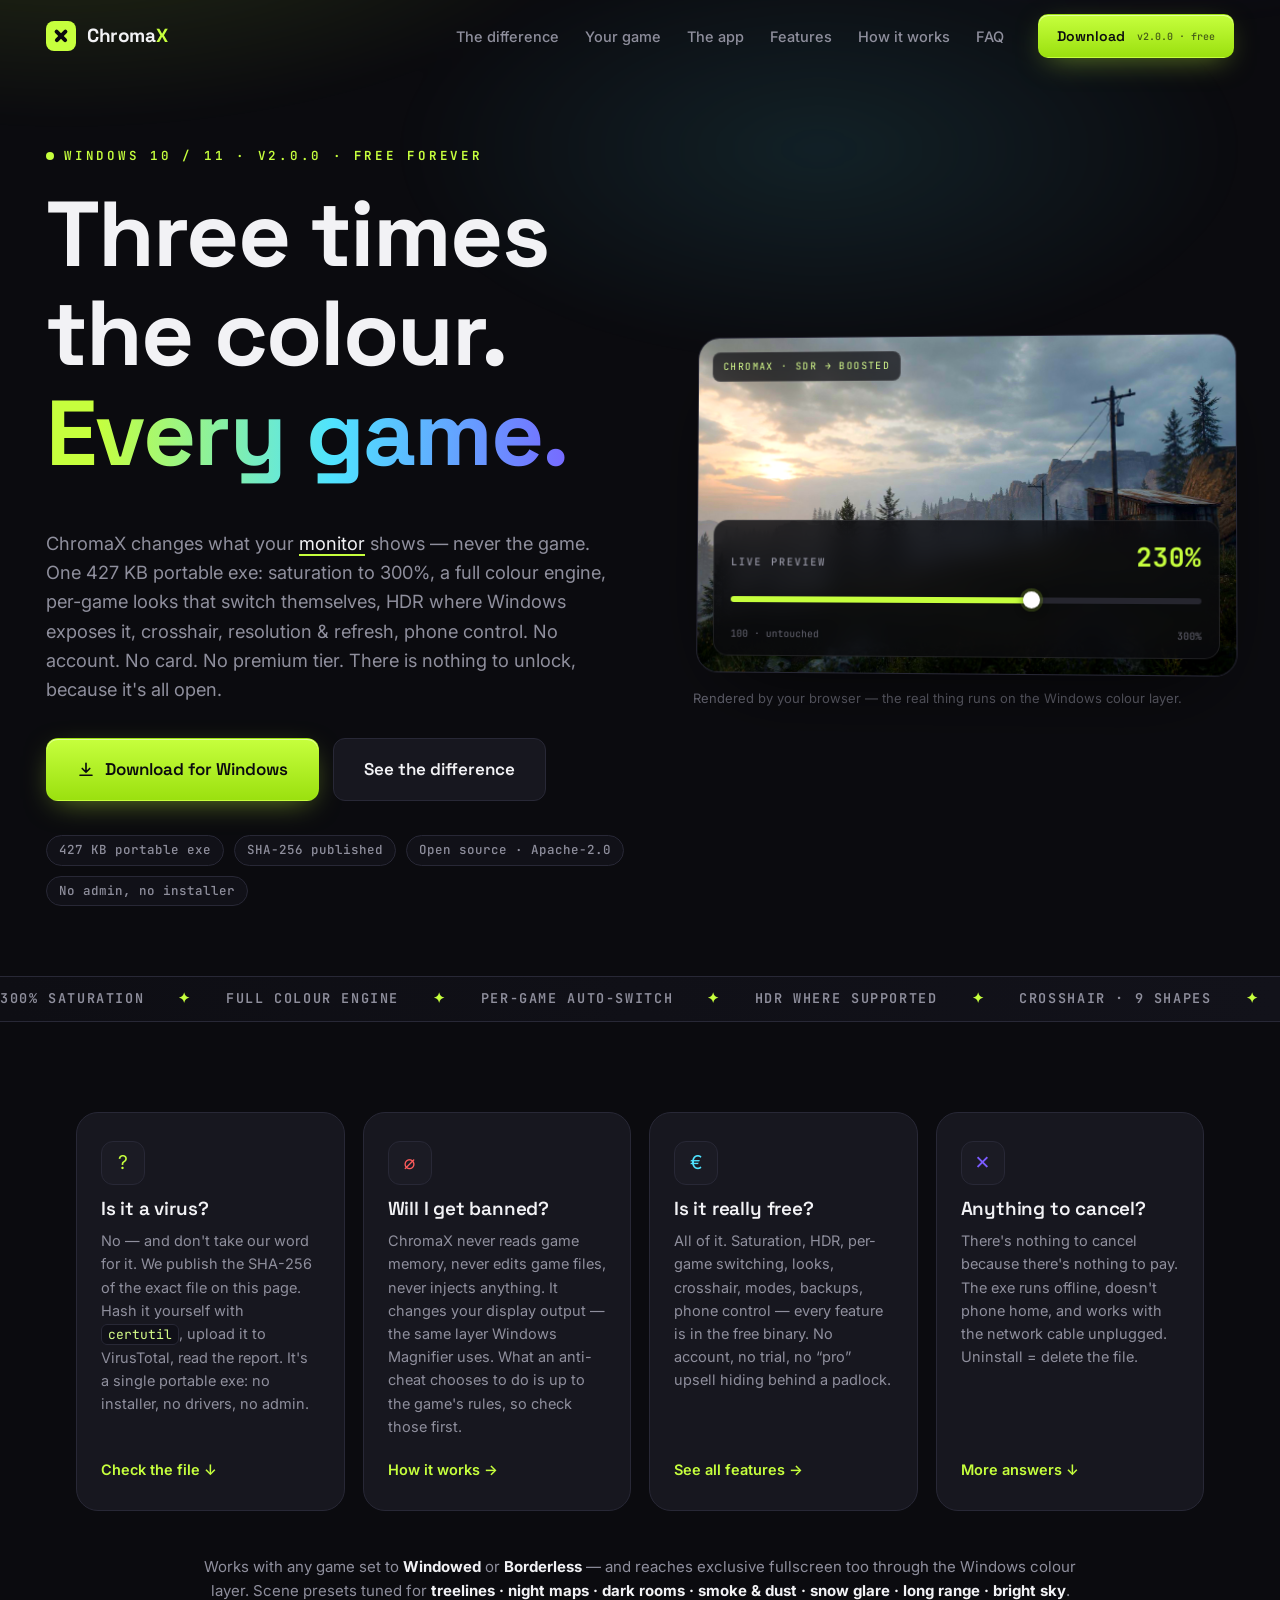
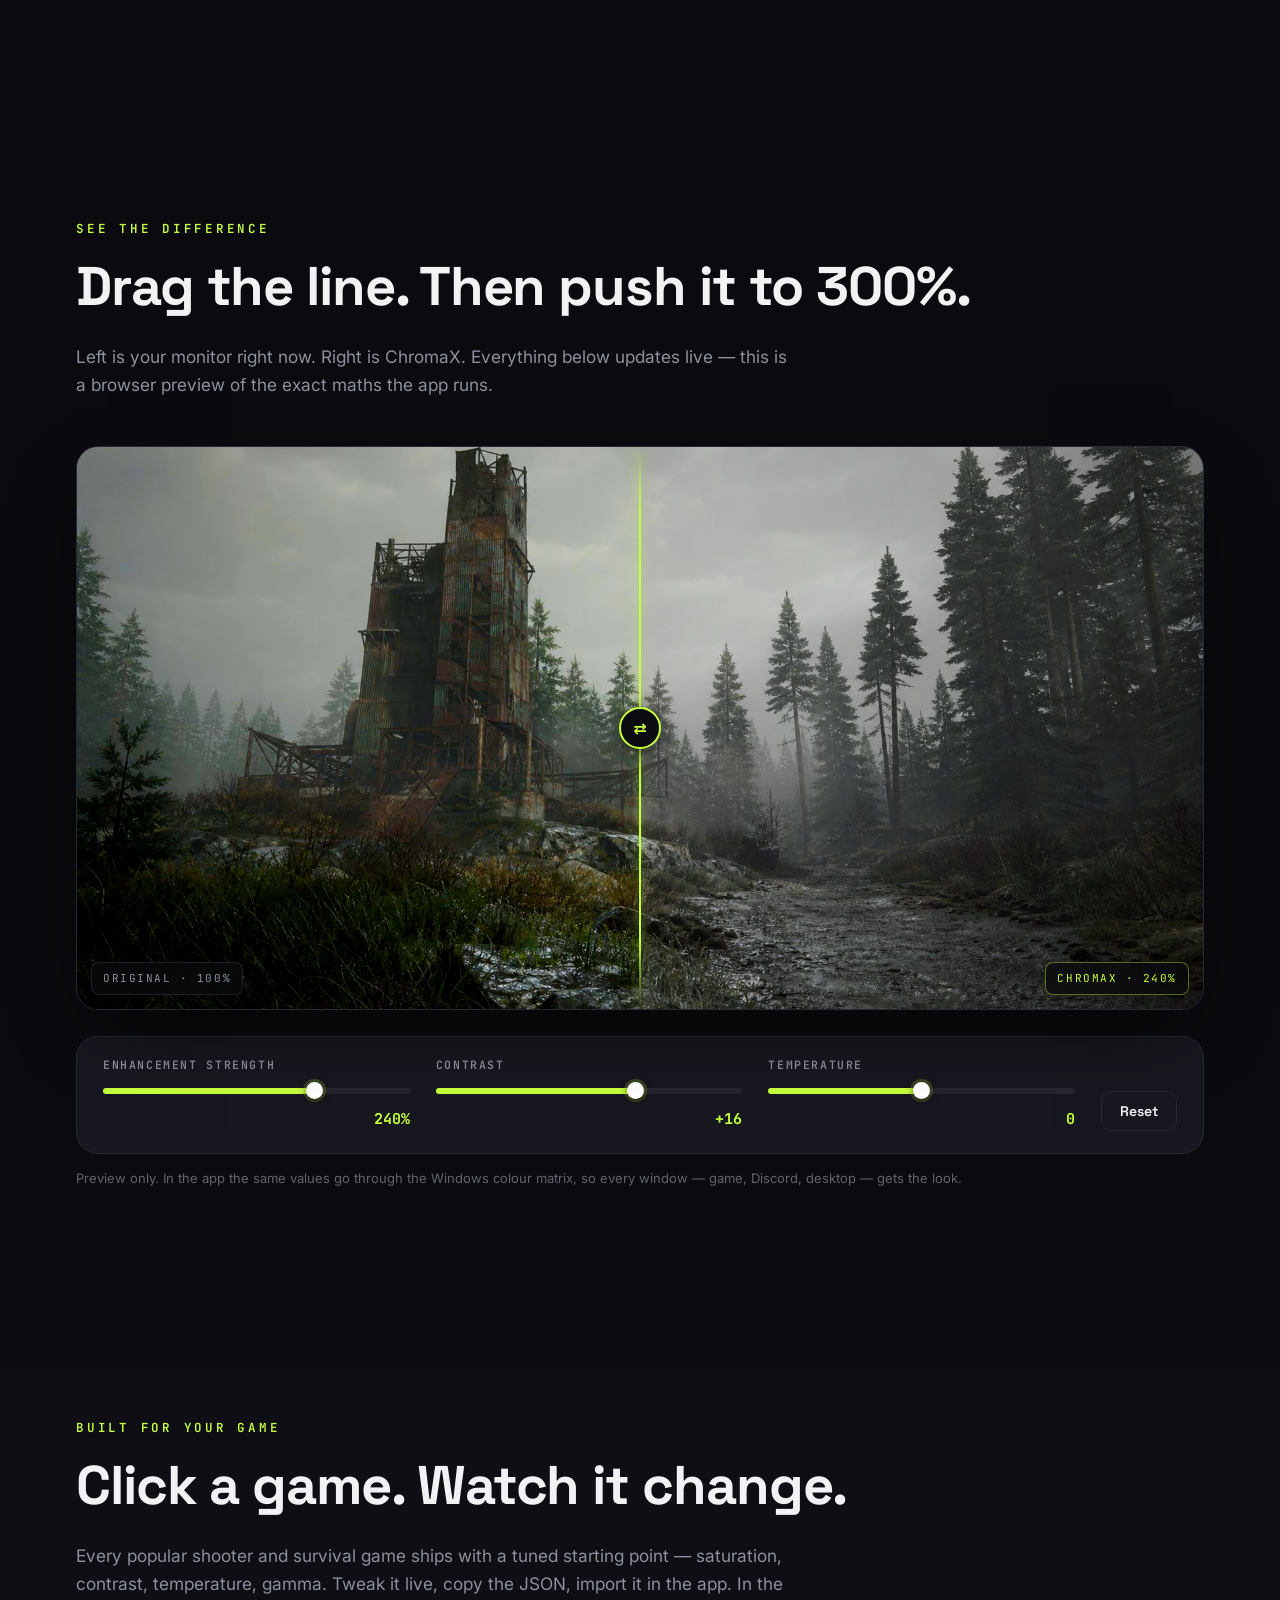
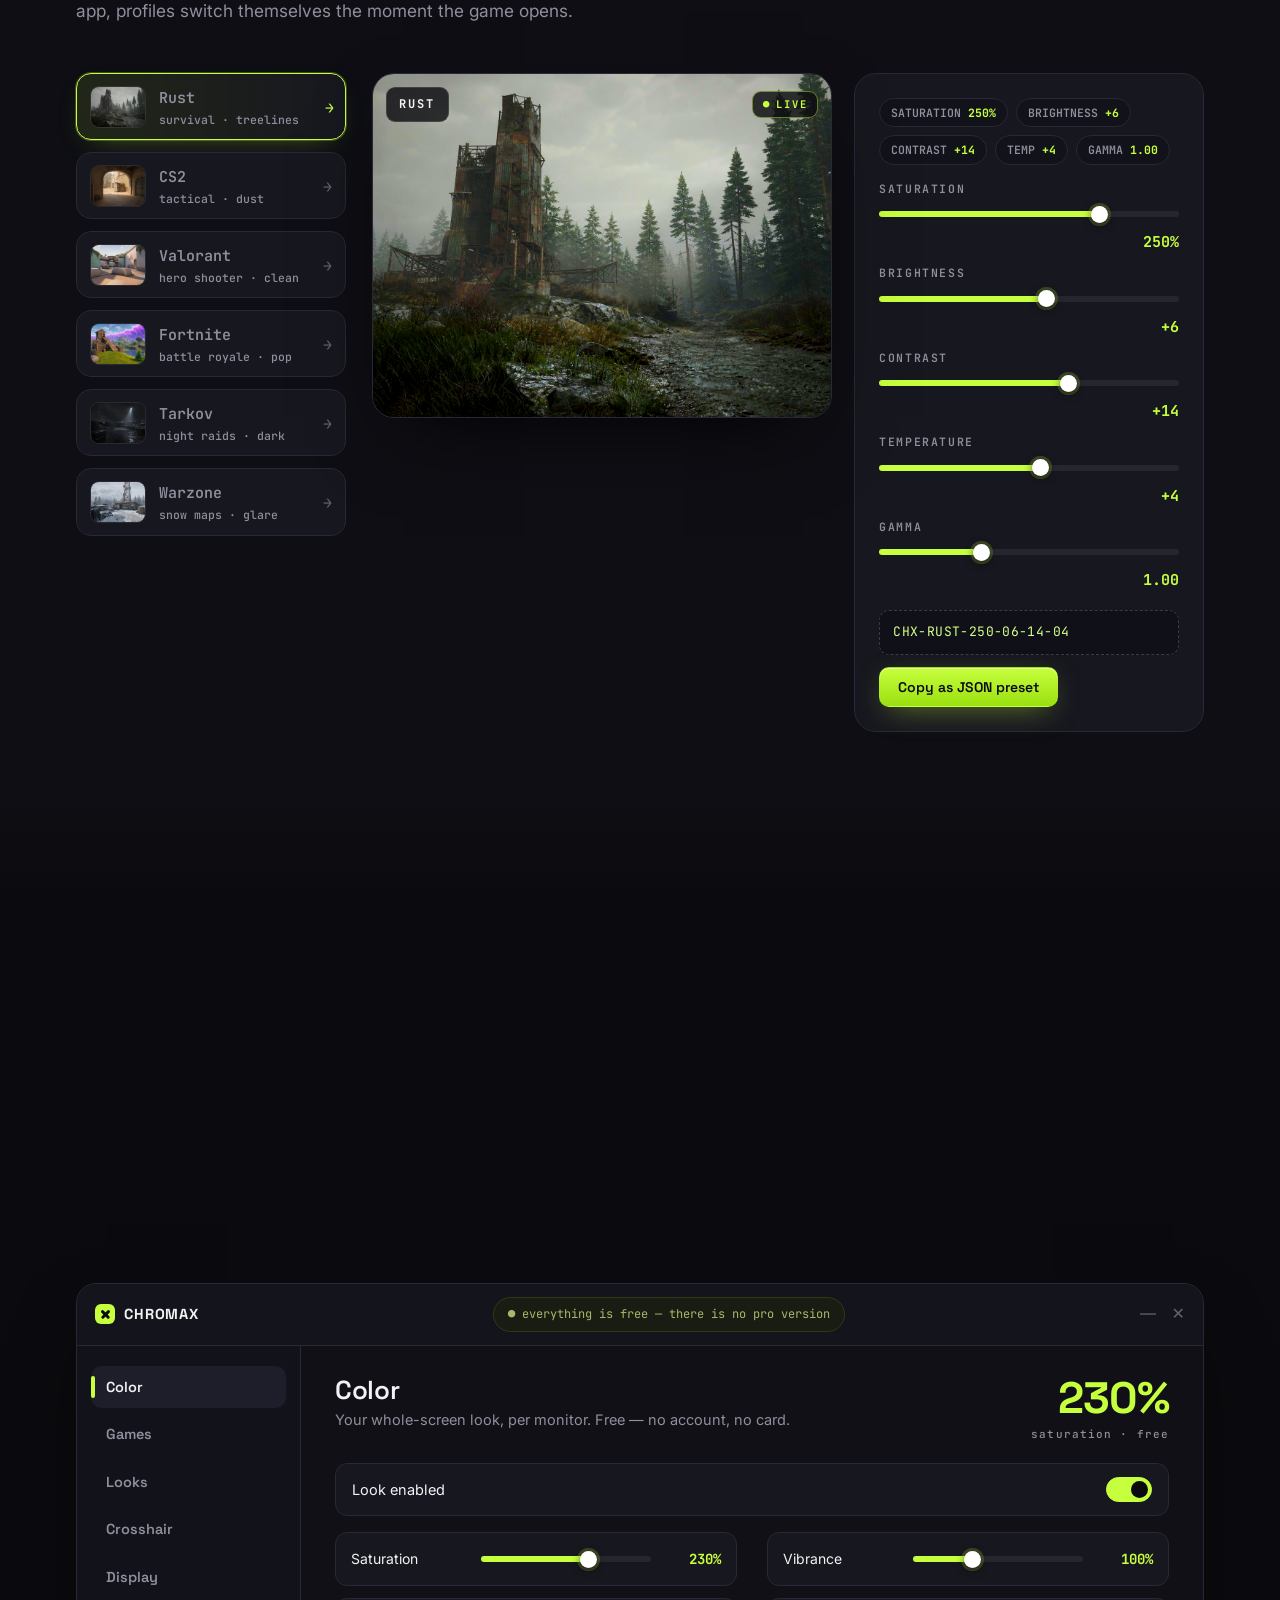
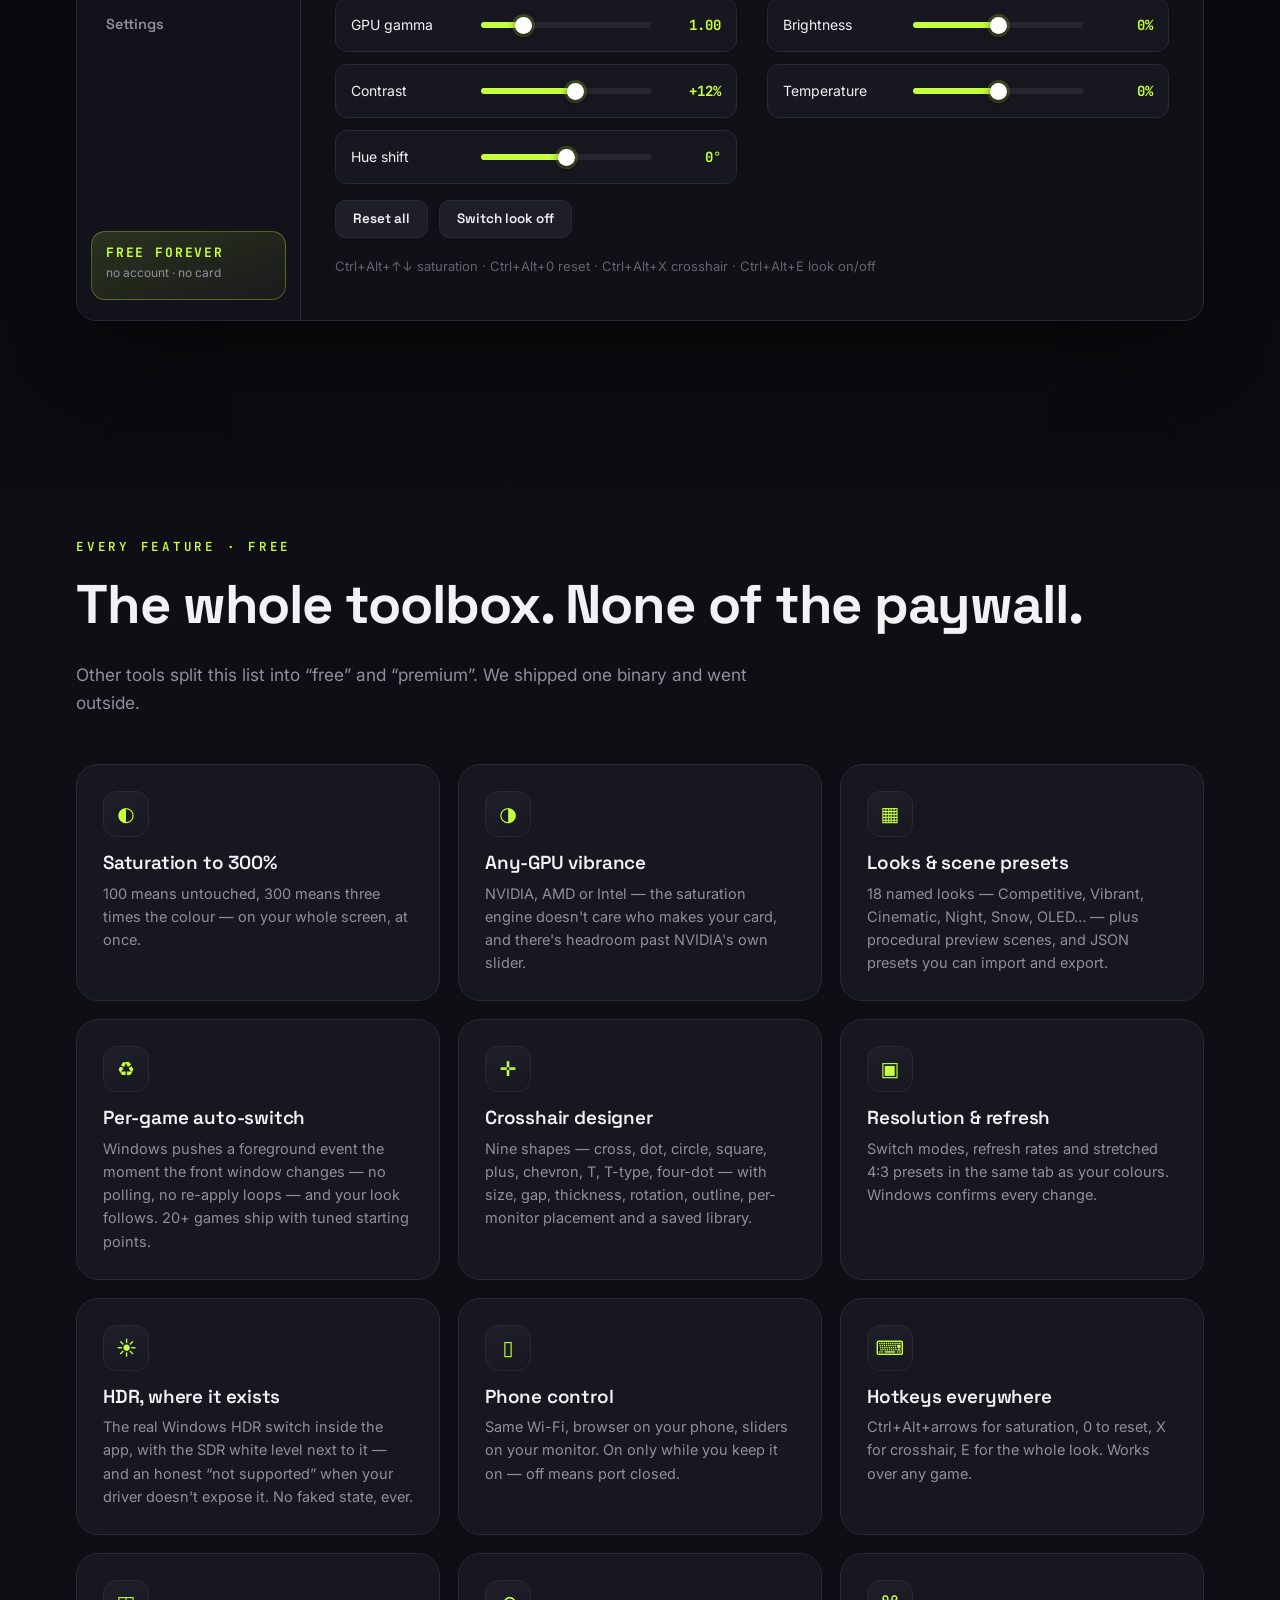
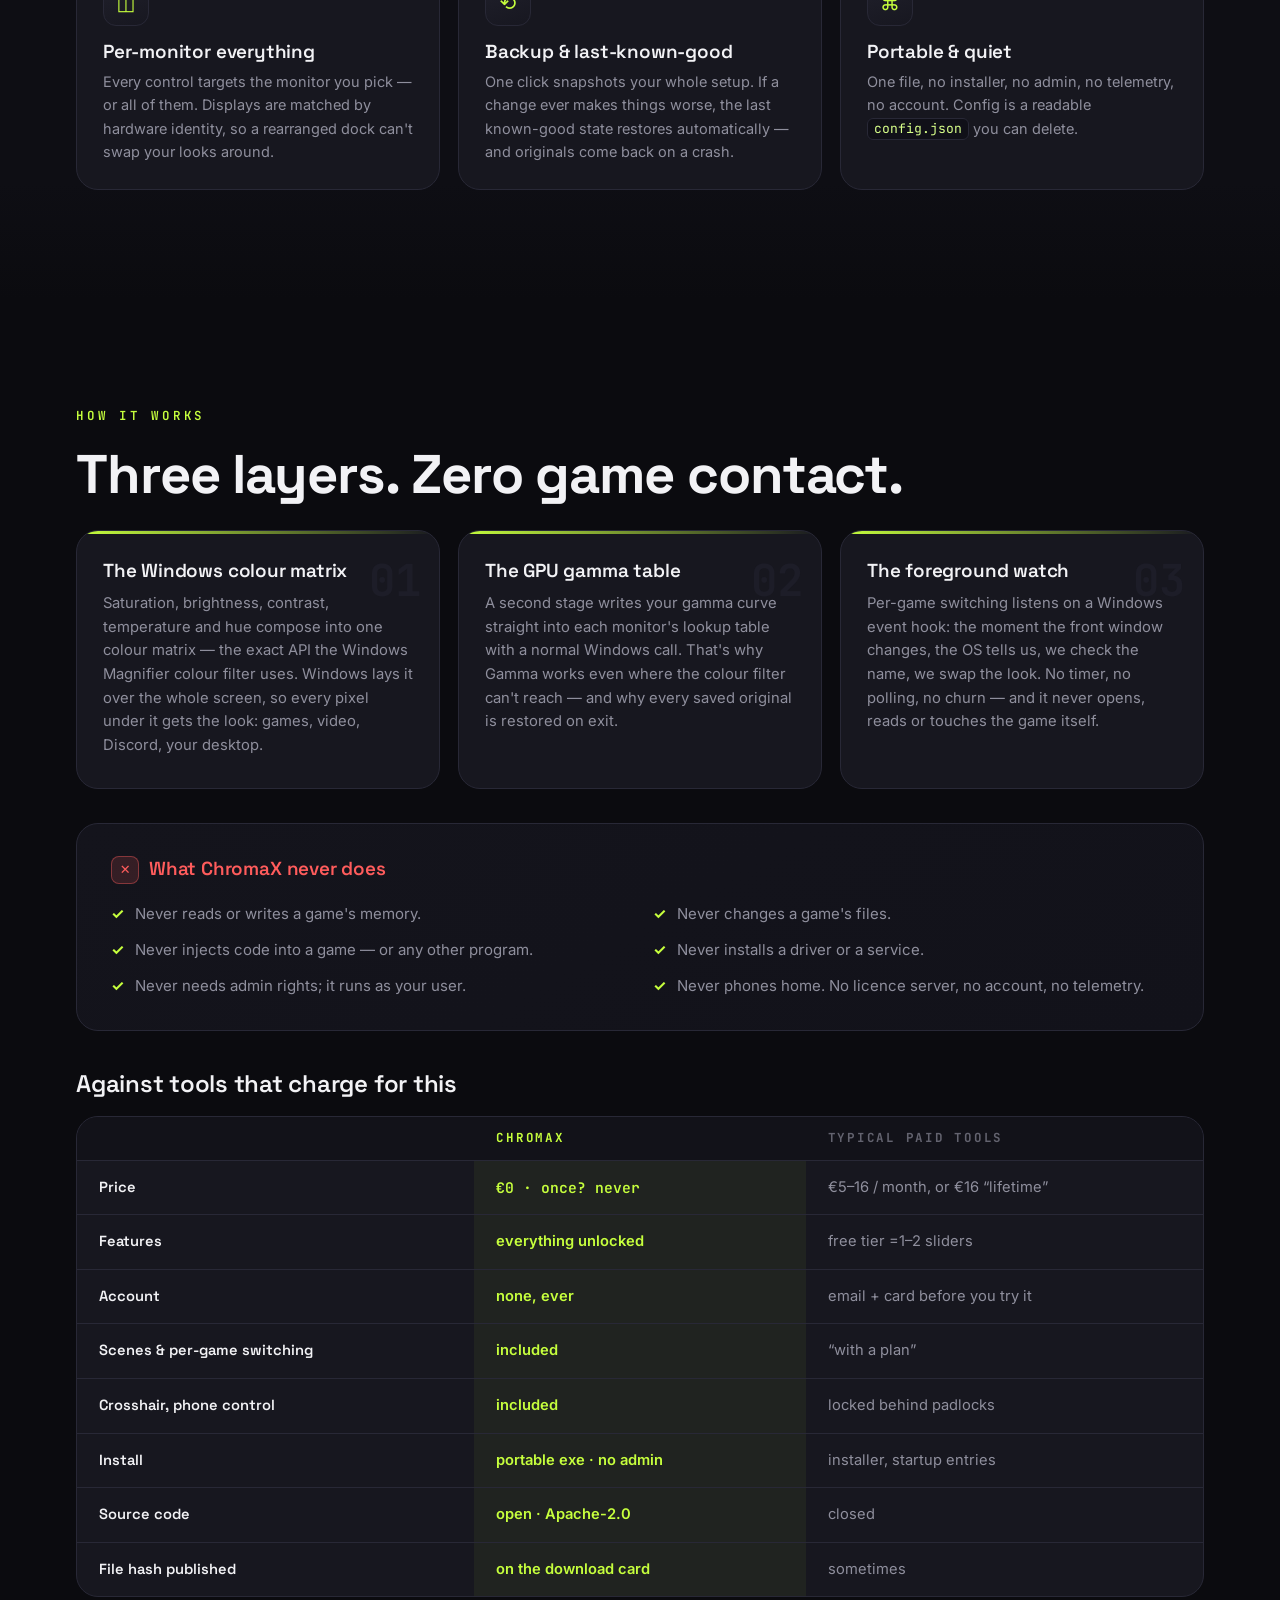
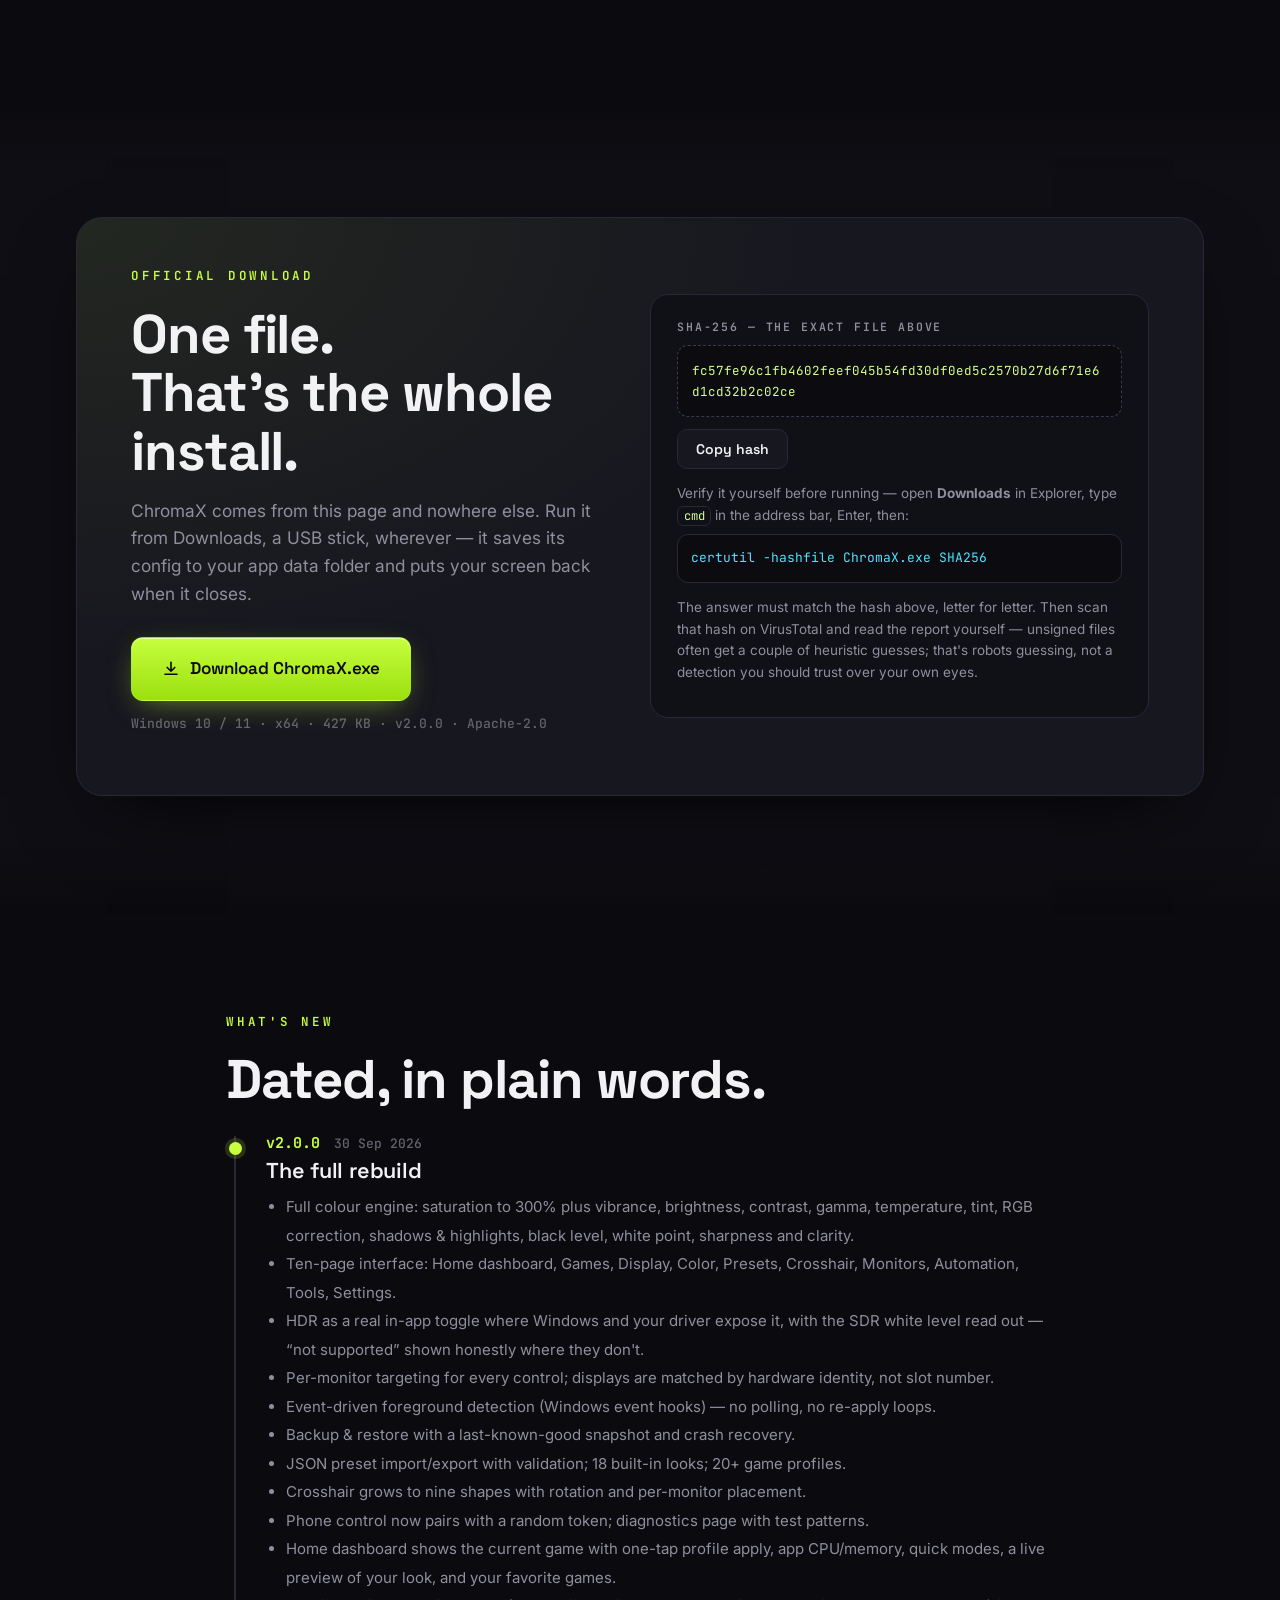
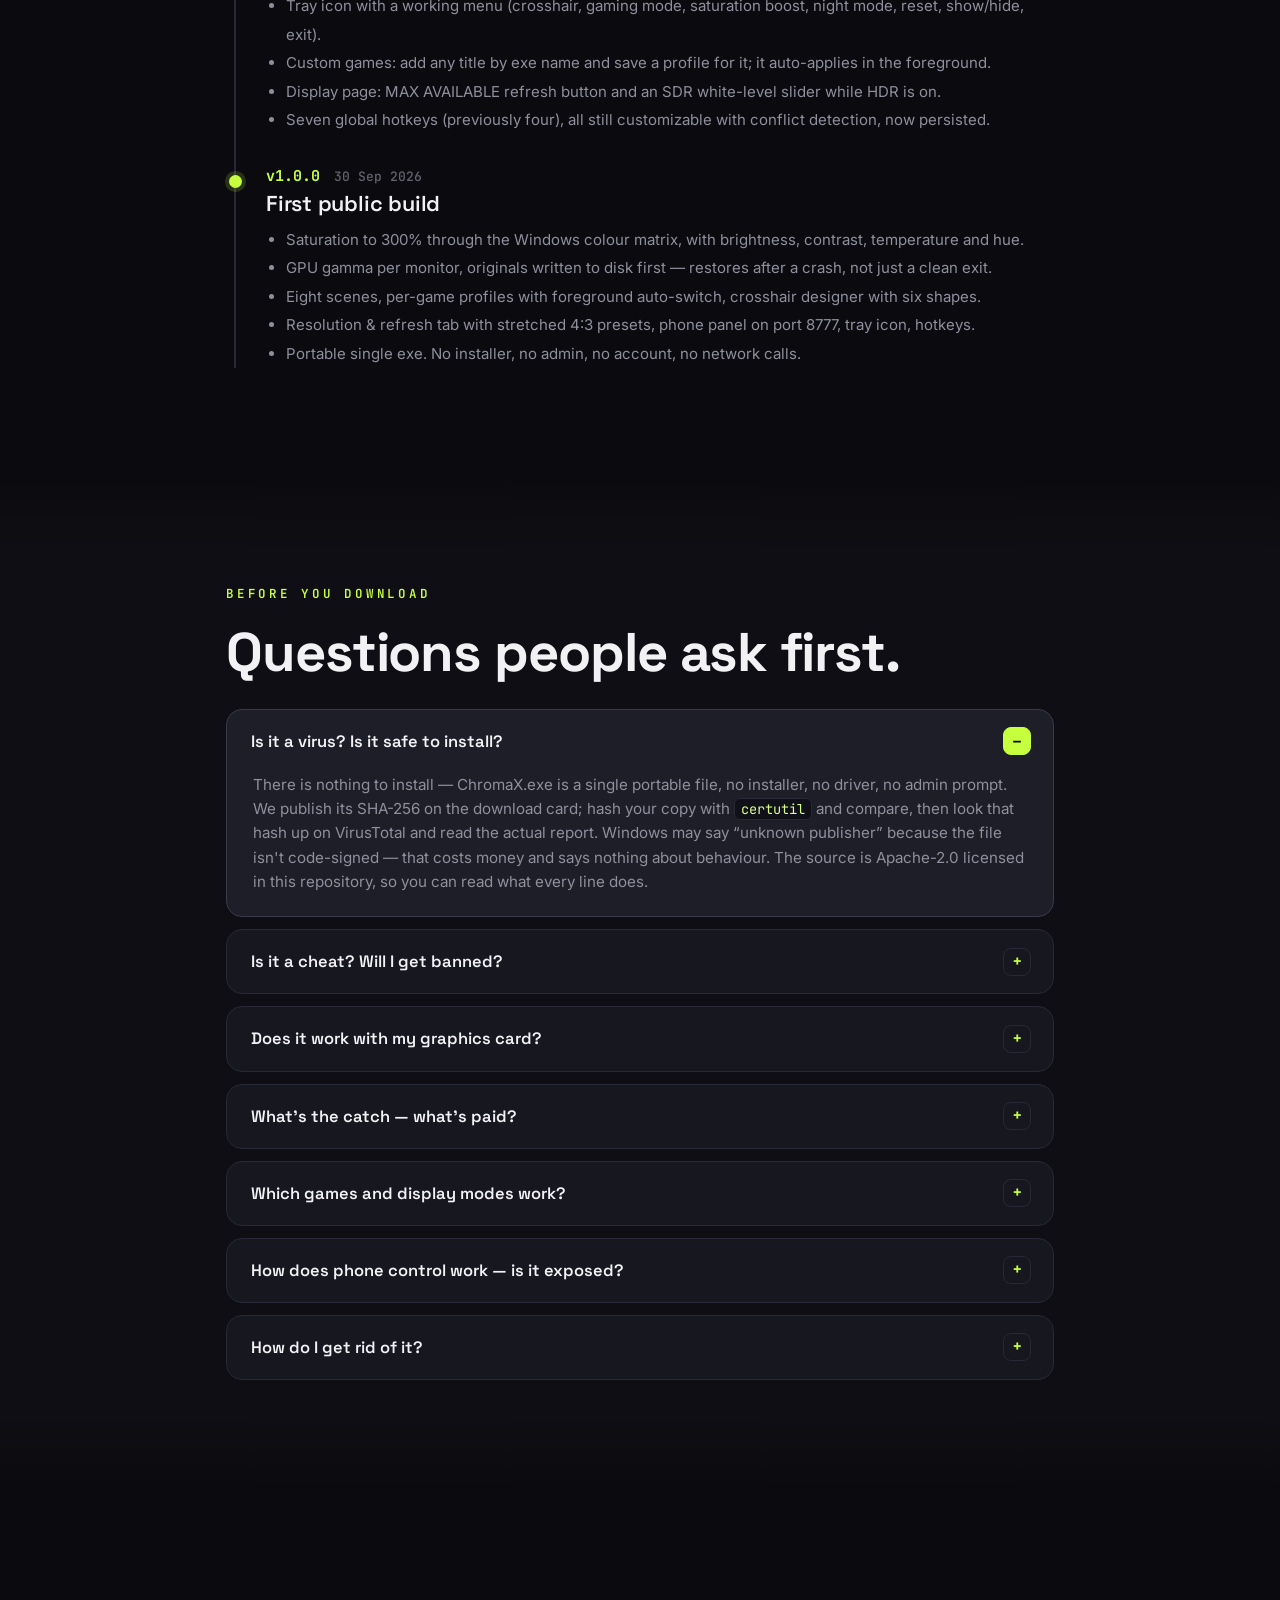
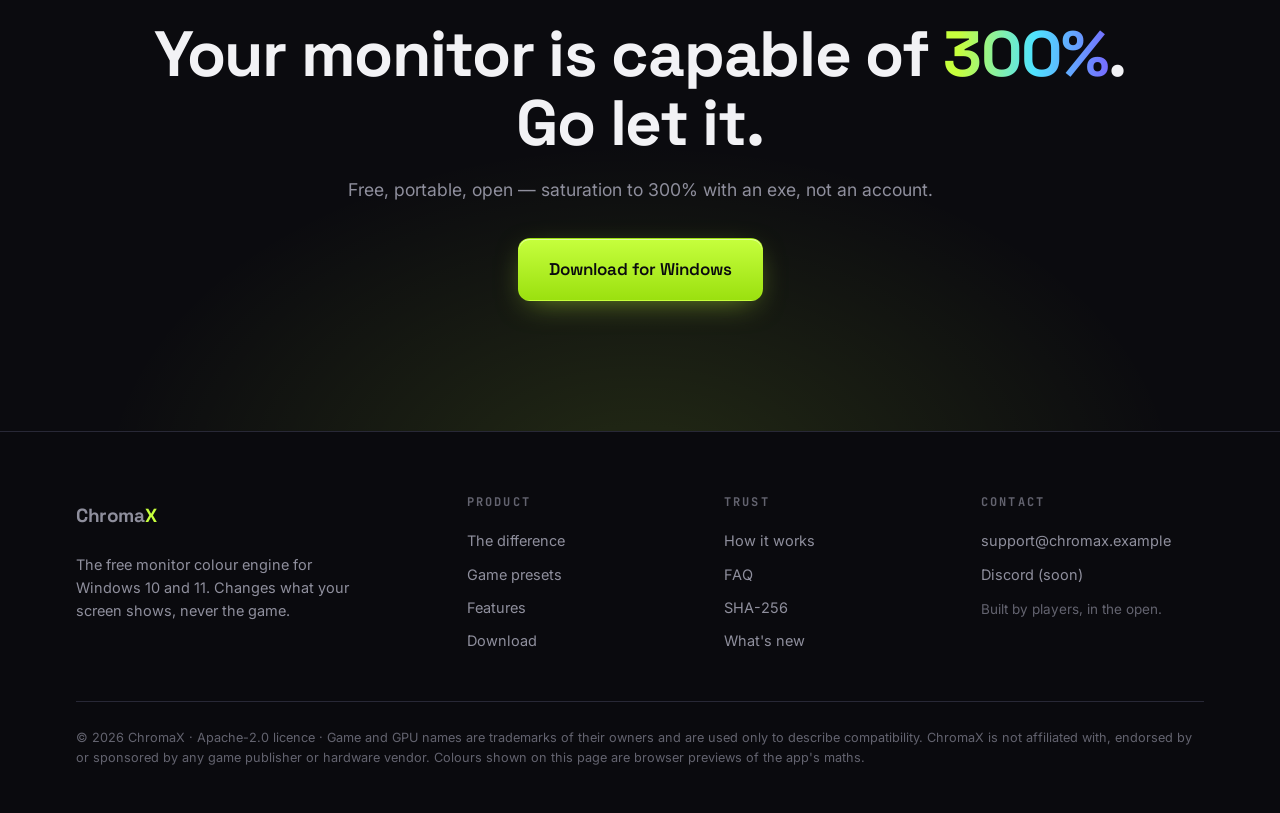
==== site/index.html @ 709f9ea8 "Round-3 spec gaps: saturation quick-set, split-view preview with draggable divider, history restore," ====
<!doctype html>
<html lang="en">
<head>
<meta charset="utf-8">
<meta name="viewport" content="width=device-width, initial-scale=1">
<title>ChromaX — 300% saturation for every game · free monitor colour for Windows</title>
<meta name="description" content="ChromaX pushes your screen to 300% saturation, with scenes, per-game looks, crosshair, resolution & refresh and phone control. One portable exe. No account, no card, no premium — ever.">
<meta property="og:title" content="ChromaX — three times the colour. €0.">
<meta property="og:description" content="Free monitor colour engine for Windows 10/11. Changes what your monitor shows, never the game.">
<meta property="og:image" content="media/hero.jpg">
<link rel="icon" href="data:image/svg+xml,%3Csvg xmlns='http://www.w3.org/2000/svg' viewBox='0 0 32 32'%3E%3Crect width='32' height='32' rx='7' fill='%23c6ff3d'/%3E%3Cpath d='M9 9l14 14M23 9L9 23' stroke='%230c0c10' stroke-width='4.5' stroke-linecap='round'/%3E%3C/svg%3E">
<link rel="preconnect" href="https://fonts.googleapis.com">
<link rel="preconnect" href="https://fonts.gstatic.com" crossorigin>
<link href="https://fonts.googleapis.com/css2?family=Space+Grotesk:wght@400;500;600;700&family=Inter:wght@400;500;600&family=JetBrains+Mono:wght@500;700&display=swap" rel="stylesheet">
<link rel="stylesheet" href="assets/style.css">
</head>
<body>

<!-- ══════════ NAV ══════════ -->
<header class="nav" id="nav">
  <div class="nav-in">
    <a class="brand" href="#top" aria-label="ChromaX home">
      <span class="brand-mark" aria-hidden="true"></span>
      <span class="brand-name">Chroma<b>X</b></span>
    </a>
    <nav class="nav-links" aria-label="Main">
      <a href="#difference">The difference</a>
      <a href="#games">Your game</a>
      <a href="#app">The app</a>
      <a href="#features">Features</a>
      <a href="#how">How it works</a>
      <a href="#faq">FAQ</a>
    </nav>
    <a class="btn btn-sm btn-primary" href="#download">Download<span class="btn-sub">v2.0.0 · free</span></a>
  </div>
</header>

<main id="top">

<!-- ══════════ HERO ══════════ -->
<section class="hero">
  <div class="hero-glow" aria-hidden="true"></div>
  <div class="hero-in">
    <div class="hero-copy">
      <p class="eyebrow"><span class="pulse"></span>Windows 10 / 11 · v2.0.0 · <b>free forever</b></p>
      <h1>Three&nbsp;times<br>the colour.<br><span class="grad">Every game.</span></h1>
      <p class="lead">ChromaX changes what your <em>monitor</em> shows — never the game.
        One 427&nbsp;KB portable exe: saturation to 300%, a full colour engine, per-game looks
        that switch themselves, HDR where Windows exposes it, crosshair, resolution &amp;
        refresh, phone control.
        No account. No card. No premium tier. There is nothing to unlock, because it's all open.</p>
      <div class="hero-cta">
        <a class="btn btn-primary btn-lg" href="#download">
          <svg viewBox="0 0 24 24" class="ico" aria-hidden="true"><path d="M12 3v12m0 0l-5-5m5 5l5-5M4 19h16"/></svg>
          Download for Windows</a>
        <a class="btn btn-ghost btn-lg" href="#difference">See the difference</a>
      </div>
      <ul class="chips">
        <li>427 KB portable exe</li>
        <li>SHA-256 published</li>
        <li>Open source · Apache-2.0</li>
        <li>No admin, no installer</li>
      </ul>
    </div>

    <div class="hero-visual">
      <div class="hero-frame">
        <div class="hero-img-wrap">
          <img id="heroImg" src="media/hero.jpg" alt="Survival game landscape before colour enhancement">
          <div class="hero-tint warm" id="heroWarm" aria-hidden="true"></div>
          <div class="hero-tint cool" id="heroCool" aria-hidden="true"></div>
        </div>
        <div class="hero-hud">
          <div class="hud-row">
            <span class="hud-label">LIVE PREVIEW</span>
            <span class="hud-val mono" id="heroSatVal">230%</span>
          </div>
          <input class="range" type="range" min="100" max="300" value="230" id="heroSat" aria-label="Saturation preview">
          <div class="hud-scale mono"><span>100 · untouched</span><span>300%</span></div>
        </div>
        <span class="hud-badge mono">CHROMAX · SDR → BOOSTED</span>
      </div>
      <p class="fineprint">Rendered by your browser — the real thing runs on the Windows colour layer.</p>
    </div>
  </div>
</section>

<!-- ══════════ MARQUEE ══════════ -->
<div class="marquee" aria-hidden="true">
  <div class="marquee-track">
    <span>300% saturation</span><i>✦</i><span>full colour engine</span><i>✦</i><span>per-game auto-switch</span><i>✦</i>
    <span>HDR where supported</span><i>✦</i><span>crosshair · 9 shapes</span><i>✦</i><span>resolution &amp; refresh</span><i>✦</i>
    <span>per-monitor control</span><i>✦</i><span>backup &amp; last-known-good</span><i>✦</i><span>phone control</span><i>✦</i>
    <span>hotkeys</span><i>✦</i><span>zero accounts</span><i>✦</i><span>no telemetry</span><i>✦</i>
    <span>300% saturation</span><i>✦</i><span>full colour engine</span><i>✦</i><span>per-game auto-switch</span><i>✦</i>
    <span>HDR where supported</span><i>✦</i><span>crosshair · 9 shapes</span><i>✦</i><span>resolution &amp; refresh</span><i>✦</i>
    <span>per-monitor control</span><i>✦</i><span>backup &amp; last-known-good</span><i>✦</i><span>phone control</span><i>✦</i>
    <span>hotkeys</span><i>✦</i><span>zero accounts</span><i>✦</i><span>no telemetry</span><i>✦</i>
  </div>
</div>

<!-- ══════════ QUICK ANSWERS ══════════ -->
<section class="section quick">
  <div class="wrap">
    <div class="quick-grid">
      <article class="qcard reveal">
        <div class="qico qico-safe">?</div>
        <h3>Is it a virus?</h3>
        <p>No — and don't take our word for it. We publish the SHA-256 of the exact file
          on this page. Hash it yourself with <code>certutil</code>, upload it to VirusTotal,
          read the report. It's a single portable exe: no installer, no drivers, no admin.</p>
        <a href="#download" class="alink">Check the file ↓</a>
      </article>
      <article class="qcard reveal">
        <div class="qico qico-ban">⌀</div>
        <h3>Will I get banned?</h3>
        <p>ChromaX never reads game memory, never edits game files, never injects anything.
          It changes your display output — the same layer Windows Magnifier uses. What an
          anti-cheat chooses to do is up to the game's rules, so check those first.</p>
        <a href="#how" class="alink">How it works →</a>
      </article>
      <article class="qcard reveal">
        <div class="qico qico-euro">€</div>
        <h3>Is it really free?</h3>
        <p>All of it. Saturation, HDR, per-game switching, looks, crosshair, modes, backups, phone control —
          every feature is in the free binary. No account, no trial, no “pro” upsell hiding
          behind a padlock.</p>
        <a href="#features" class="alink">See all features →</a>
      </article>
      <article class="qcard reveal">
        <div class="qico qico-x">✕</div>
        <h3>Anything to cancel?</h3>
        <p>There's nothing to cancel because there's nothing to pay. The exe runs offline,
          doesn't phone home, and works with the network cable unplugged. Uninstall = delete
          the file.</p>
        <a href="#faq" class="alink">More answers ↓</a>
      </article>
    </div>
    <p class="works-with reveal">Works with any game set to <b>Windowed</b> or <b>Borderless</b> —
      and reaches exclusive fullscreen too through the Windows colour layer. Scene presets tuned for
      <b>treelines · night maps · dark rooms · smoke &amp; dust · snow glare · long range · bright sky</b>.</p>
  </div>
</section>

<!-- ══════════ DIFFERENCE / COMPARATOR ══════════ -->
<section class="section" id="difference">
  <div class="wrap">
    <p class="eyebrow reveal">SEE THE DIFFERENCE</p>
    <h2 class="reveal">Drag the line. Then push it to 300%.</h2>
    <p class="section-lead reveal">Left is your monitor right now. Right is ChromaX.
      Everything below updates live — this is a browser preview of the exact maths the app runs.</p>

    <div class="compare reveal" id="compare">
      <img class="compare-img" src="media/scene-rust.jpg" alt="Game scene, original colours">
      <div class="compare-after" id="compareAfter">
        <img src="media/scene-rust.jpg" alt="Game scene with ChromaX applied" id="compareAfterImg">
        <div class="hero-tint warm" id="cmpWarm" aria-hidden="true"></div>
        <div class="hero-tint cool" id="cmpCool" aria-hidden="true"></div>
      </div>
      <div class="compare-handle" id="compareHandle" role="slider" aria-label="Compare original and enhanced"
           aria-valuemin="0" aria-valuemax="100" aria-valuenow="50" tabindex="0">
        <span class="handle-line"></span>
        <span class="handle-knob">⇄</span>
      </div>
      <span class="compare-tag tag-l mono">ORIGINAL · 100%</span>
      <span class="compare-tag tag-r mono" id="cmpTag">CHROMAX · 240%</span>
    </div>

    <div class="ctrl-bar reveal">
      <div class="ctrl">
        <label for="cmpSat">Enhancement strength</label>
        <input class="range" type="range" min="100" max="300" value="240" id="cmpSat">
        <output class="mono" id="cmpSatVal">240%</output>
      </div>
      <div class="ctrl">
        <label for="cmpCon">Contrast</label>
        <input class="range" type="range" min="-50" max="50" value="16" id="cmpCon">
        <output class="mono" id="cmpConVal">+16</output>
      </div>
      <div class="ctrl">
        <label for="cmpTemp">Temperature</label>
        <input class="range" type="range" min="-50" max="50" value="0" id="cmpTemp">
        <output class="mono" id="cmpTempVal">0</output>
      </div>
      <button class="btn btn-ghost btn-sm" id="cmpReset">Reset</button>
    </div>
    <p class="fineprint reveal">Preview only. In the app the same values go through the Windows colour matrix,
      so every window — game, Discord, desktop — gets the look.</p>
  </div>
</section>

<!-- ══════════ GAME GALLERY ══════════ -->
<section class="section section-alt" id="games">
  <div class="wrap">
    <p class="eyebrow reveal">BUILT FOR YOUR GAME</p>
    <h2 class="reveal">Click a game. Watch it change.</h2>
    <p class="section-lead reveal">Every popular shooter and survival game ships with a tuned starting point —
      saturation, contrast, temperature, gamma. Tweak it live, copy the JSON, import it in the app.
      In the app, profiles switch themselves the moment the game opens.</p>

    <div class="gallery reveal">
      <div class="game-grid" id="gameGrid" role="tablist" aria-label="Game presets">
        <!-- cards injected by JS -->
      </div>

      <div class="game-stage">
        <div class="stage-frame">
          <img id="stageImg" src="media/scene-rust.jpg" alt="Selected game scene preview">
          <div class="hero-tint warm" id="stWarm" aria-hidden="true"></div>
          <div class="hero-tint cool" id="stCool" aria-hidden="true"></div>
          <div class="stage-hud">
            <span class="mono" id="stageName">RUST</span>
            <span class="stage-live">LIVE</span>
          </div>
        </div>

        <div class="stage-panel">
          <div class="stage-stats" id="stageStats"><!-- chips injected --></div>
          <div class="stage-sliders">
            <div class="ctrl">
              <label for="stSat">Saturation</label>
              <input class="range" type="range" min="100" max="300" value="250" id="stSat">
              <output class="mono" id="stSatVal">250%</output>
            </div>
            <div class="ctrl">
              <label for="stBri">Brightness</label>
              <input class="range" type="range" min="-50" max="50" value="6" id="stBri">
              <output class="mono" id="stBriVal">+6</output>
            </div>
            <div class="ctrl">
              <label for="stCon">Contrast</label>
              <input class="range" type="range" min="-50" max="50" value="14" id="stCon">
              <output class="mono" id="stConVal">+14</output>
            </div>
            <div class="ctrl">
              <label for="stTemp">Temperature</label>
              <input class="range" type="range" min="-50" max="50" value="4" id="stTemp">
              <output class="mono" id="stTempVal">+4</output>
            </div>
            <div class="ctrl">
              <label for="stGam">Gamma</label>
              <input class="range" type="range" min="60" max="180" value="100" id="stGam">
              <output class="mono" id="stGamVal">1.00</output>
            </div>
          </div>
          <div class="stage-actions">
            <code class="preset-code mono" id="stCode">…</code>
            <button class="btn btn-primary btn-sm" id="stCopy">Copy as JSON preset</button>
          </div>
        </div>
      </div>
    </div>
    <p class="fineprint reveal">Presets are plain JSON — copy them, share them, import them in the app. Free like everything else.
      Game names belong to their publishers; we only mean “works with”.</p>
  </div>
</section>

<!-- ══════════ APP MOCK ══════════ -->
<section class="section" id="app">
  <div class="wrap">
    <p class="eyebrow reveal">THE APP</p>
    <h2 class="reveal">Dark, quick, and — genuinely — nothing locked.</h2>
    <p class="section-lead reveal">No padlocks, no “upgrade” popups, no account screen.
      Every tab below is the real feature set. Try it — it works.</p>

    <div class="mock reveal" id="mock">
      <div class="mock-titlebar">
        <span class="mock-logo"><span class="brand-mark sm"></span>CHROMAX</span>
        <span class="mock-toast mono" id="mockToast">● everything is free — there is no pro version</span>
        <span class="mock-cap"><i>—</i><i>✕</i></span>
      </div>
      <div class="mock-body">
        <aside class="mock-side" id="mockSide">
          <button class="mock-side-item active" data-tab="display">Color</button>
          <button class="mock-side-item" data-tab="games">Games</button>
          <button class="mock-side-item" data-tab="scenes">Looks</button>
          <button class="mock-side-item" data-tab="cross">Crosshair</button>
          <button class="mock-side-item" data-tab="modes">Display</button>
          <button class="mock-side-item" data-tab="settings">Settings</button>
          <div class="mock-free">
            <b>FREE FOREVER</b>
            <span>no account · no card</span>
          </div>
        </aside>

        <div class="mock-main">
          <!-- DISPLAY -->
          <div class="mock-tab active" data-tab="display">
            <div class="mock-head">
              <div>
                <h3>Color</h3>
                <p>Your whole-screen look, per monitor. Free — no account, no card.</p>
              </div>
              <div class="mock-readout"><b id="mockSatOut">230%</b><span>saturation · free</span></div>
            </div>
            <div class="mock-toggle-row"><span>Look enabled</span><button class="sw on" id="mockMaster" aria-pressed="true"><i></i></button></div>
            <div class="mock-grid">
              <label class="mock-slider"><span>Saturation</span>
                <input class="range" type="range" min="100" max="300" value="230" id="mockSat"><output class="mono">230%</output></label>
              <label class="mock-slider"><span>Vibrance</span>
                <input class="range" type="range" min="0" max="300" value="100"><output class="mono">100%</output></label>
              <label class="mock-slider"><span>GPU gamma</span>
                <input class="range" type="range" min="60" max="240" value="100"><output class="mono">1.00</output></label>
              <label class="mock-slider"><span>Brightness</span>
                <input class="range" type="range" min="-100" max="100" value="0"><output class="mono">0%</output></label>
              <label class="mock-slider"><span>Contrast</span>
                <input class="range" type="range" min="-100" max="100" value="12"><output class="mono">+12%</output></label>
              <label class="mock-slider"><span>Temperature</span>
                <input class="range" type="range" min="-100" max="100" value="0"><output class="mono">0%</output></label>
              <label class="mock-slider"><span>Hue shift</span>
                <input class="range" type="range" min="-60" max="60" value="0"><output class="mono">0°</output></label>
            </div>
            <div class="mock-btns"><button class="mbtn">Reset all</button><button class="mbtn">Switch look off</button></div>
            <p class="mock-hint">Ctrl+Alt+↑↓ saturation · Ctrl+Alt+0 reset · Ctrl+Alt+X crosshair · Ctrl+Alt+E look on/off</p>
          </div>

          <!-- GAMES -->
          <div class="mock-tab" data-tab="games">
            <div class="mock-head"><div><h3>Games</h3><p>One look per game. Switches itself the moment the game opens — event-driven, no polling.</p></div></div>
            <div class="mock-toggle-row"><span>Switch automatically</span><button class="sw on" aria-pressed="true"><i></i></button></div>
            <p class="mock-div">SAVED LOOKS</p>
            <div class="mock-row sel"><span class="dot"></span>Desktop · always</div>
            <div class="mock-row"><span class="dot"></span>Rust · RustClient.exe</div>
            <div class="mock-row"><span class="dot"></span>CS2 · cs2.exe</div>
            <div class="mock-row"><span class="dot"></span>Valorant · VALORANT-Win64-Shipping.exe</div>
            <div class="mock-row"><span class="dot"></span>Tarkov · EscapeFromTarkov.exe</div>
            <p class="mock-div">RUNNING NOW — CLICK TO ADD</p>
            <div class="mock-row ghost">FortniteClient-Win64-Shipping.exe</div>
          </div>

          <!-- SCENES -->
          <div class="mock-tab" data-tab="scenes">
            <div class="mock-head"><div><h3>Looks</h3><p>One-click starting points — the same looks that ship in the app.</p></div></div>
            <div class="scene-chips" id="mockScenes">
              <button class="chip" data-sat="100">Default</button>
              <button class="chip" data-sat="165">Competitive</button>
              <button class="chip" data-sat="240">Vibrant</button>
              <button class="chip" data-sat="150">Cinematic</button>
              <button class="chip" data-sat="120">Night</button>
              <button class="chip" data-sat="190">Forest</button>
              <button class="chip" data-sat="140">Snow</button>
              <button class="chip" data-sat="180">High Contrast</button>
            </div>
            <p class="mock-hint">Click a scene — the Display tab follows it, exactly like the real app.</p>
          </div>

          <!-- CROSSHAIR -->
          <div class="mock-tab" data-tab="cross">
            <div class="mock-head"><div><h3>Crosshair</h3><p>Drawn on top of your screen, not inside the game.</p></div></div>
            <div class="mock-toggle-row"><span>Crosshair overlay</span><button class="sw on" id="xhToggle" aria-pressed="true"><i></i></button></div>
            <div class="cross-preview" id="crossPreview">
              <img src="media/scene-cs2.jpg" alt="">
              <div class="cross" id="crossGlyph"><i class="ch-h"></i><i class="ch-v"></i><i class="ch-dot"></i></div>
            </div>
            <div class="cross-shapes" id="crossShapes">
              <button class="shape active" data-shape="cross">Cross</button>
              <button class="shape" data-shape="dot">Dot</button>
              <button class="shape" data-shape="both">Cross+dot</button>
              <button class="shape" data-shape="circle">Circle</button>
              <button class="shape" data-shape="square">Square</button>
              <button class="shape" data-shape="t">T</button>
              <button class="shape" data-shape="chevron">Chevron</button>
              <button class="shape" data-shape="fours">Four dot</button>
            </div>
          </div>

          <!-- MODES -->
          <div class="mock-tab" data-tab="modes">
            <div class="mock-head"><div><h3>Display</h3><p>Per-monitor resolution, refresh, stretched 4:3, and the real HDR switch — tested before applied, rolled back on failure.</p></div></div>
            <div class="mock-mode-now mono">Now: 1920×1080 @ 144 Hz (native)</div>
            <div class="mock-row">2560×1440 @ 165 Hz · 16:9</div>
            <div class="mock-row sel"><span class="dot"></span>1440×1080 @ 144 Hz · 4:3 stretched</div>
            <div class="mock-row">1280×960 @ 144 Hz · 4:3 stretched</div>
            <div class="mock-row">1920×1080 @ 240 Hz · 16:9</div>
            <div class="mock-btns"><button class="mbtn primary">Apply mode</button><button class="mbtn">Back to native</button><button class="mbtn">HDR toggle — where supported</button></div>
            <p class="mock-hint">Windows asks you to keep a new mode — or it reverts, same as Settings.</p>
          </div>

          <!-- SETTINGS -->
          <div class="mock-tab" data-tab="settings">
            <div class="mock-head"><div><h3>Settings</h3><p>Everything is on by default. Nothing is locked.</p></div></div>
            <div class="mock-toggle-row"><span>Start with Windows</span><button class="sw" aria-pressed="false"><i></i></button></div>
            <div class="mock-toggle-row"><span>Phone panel on this Wi-Fi</span><button class="sw on" aria-pressed="true"><i></i></button></div>
            <div class="mock-url mono">http://192.168.1.24:8777 <button class="mbtn tiny" id="copyUrl">Copy link</button></div>
            <p class="mock-div">ABOUT</p>
            <p class="mock-about">ChromaX v2.0.0 · Windows 10/11 · single portable exe · no installer, no admin.<br>
              No account, no telemetry, no phone-home. Settings live in a plain <code>config.json</code>; backups and a last-known-good snapshot restore your display after a crash.<br>
              What it never does: read game memory · edit game files · inject code · install a driver.</p>
          </div>

        </div>
      </div>
    </div>
  </div>
</section>

<!-- ══════════ FEATURES ══════════ -->
<section class="section section-alt" id="features">
  <div class="wrap">
    <p class="eyebrow reveal">EVERY FEATURE · FREE</p>
    <h2 class="reveal">The whole toolbox. None of the paywall.</h2>
    <p class="section-lead reveal">Other tools split this list into “free” and “premium”.
      We shipped one binary and went outside.</p>

    <div class="feat-grid">
      <article class="feat reveal"><span class="fico">◐</span><h3>Saturation to 300%</h3><p>100 means untouched, 300 means three times the colour — on your whole screen, at once.</p></article>
      <article class="feat reveal"><span class="fico">◑</span><h3>Any-GPU vibrance</h3><p>NVIDIA, AMD or Intel — the saturation engine doesn't care who makes your card, and there's headroom past NVIDIA's own slider.</p></article>
      <article class="feat reveal"><span class="fico">▦</span><h3>Looks &amp; scene presets</h3><p>18 named looks — Competitive, Vibrant, Cinematic, Night, Snow, OLED… — plus procedural preview scenes, and JSON presets you can import and export.</p></article>
      <article class="feat reveal"><span class="fico">♻</span><h3>Per-game auto-switch</h3><p>Windows pushes a foreground event the moment the front window changes — no polling, no re-apply loops — and your look follows. 20+ games ship with tuned starting points.</p></article>
      <article class="feat reveal"><span class="fico">✛</span><h3>Crosshair designer</h3><p>Nine shapes — cross, dot, circle, square, plus, chevron, T, T-type, four-dot — with size, gap, thickness, rotation, outline, per-monitor placement and a saved library.</p></article>
      <article class="feat reveal"><span class="fico">▣</span><h3>Resolution &amp; refresh</h3><p>Switch modes, refresh rates and stretched 4:3 presets in the same tab as your colours. Windows confirms every change.</p></article>
      <article class="feat reveal"><span class="fico">☀</span><h3>HDR, where it exists</h3><p>The real Windows HDR switch inside the app, with the SDR white level next to it — and an honest “not supported” when your driver doesn't expose it. No faked state, ever.</p></article>
      <article class="feat reveal"><span class="fico">▯</span><h3>Phone control</h3><p>Same Wi-Fi, browser on your phone, sliders on your monitor. On only while you keep it on — off means port closed.</p></article>
      <article class="feat reveal"><span class="fico">⌨</span><h3>Hotkeys everywhere</h3><p>Ctrl+Alt+arrows for saturation, 0 to reset, X for crosshair, E for the whole look. Works over any game.</p></article>
      <article class="feat reveal"><span class="fico">◫</span><h3>Per-monitor everything</h3><p>Every control targets the monitor you pick — or all of them. Displays are matched by hardware identity, so a rearranged dock can't swap your looks around.</p></article>
      <article class="feat reveal"><span class="fico">⟲</span><h3>Backup &amp; last-known-good</h3><p>One click snapshots your whole setup. If a change ever makes things worse, the last known-good state restores automatically — and originals come back on a crash.</p></article>
      <article class="feat reveal"><span class="fico">⌘</span><h3>Portable &amp; quiet</h3><p>One file, no installer, no admin, no telemetry, no account. Config is a readable <code>config.json</code> you can delete.</p></article>
    </div>
  </div>
</section>

<!-- ══════════ HOW IT WORKS ══════════ -->
<section class="section" id="how">
  <div class="wrap">
    <p class="eyebrow reveal">HOW IT WORKS</p>
    <h2 class="reveal">Three layers. Zero game contact.</h2>

    <div class="how-grid">
      <article class="how-card reveal">
        <span class="how-num mono">01</span>
        <h3>The Windows colour matrix</h3>
        <p>Saturation, brightness, contrast, temperature and hue compose into one colour matrix —
          the exact API the Windows Magnifier colour filter uses. Windows lays it over the whole
          screen, so every pixel under it gets the look: games, video, Discord, your desktop.</p>
      </article>
      <article class="how-card reveal">
        <span class="how-num mono">02</span>
        <h3>The GPU gamma table</h3>
        <p>A second stage writes your gamma curve straight into each monitor's lookup table with a
          normal Windows call. That's why Gamma works even where the colour filter can't reach —
          and why every saved original is restored on exit.</p>
      </article>
      <article class="how-card reveal">
        <span class="how-num mono">03</span>
        <h3>The foreground watch</h3>
        <p>Per-game switching listens on a Windows event hook: the moment the front window changes,
          the OS tells us, we check the name, we swap the look. No timer, no polling, no churn —
          and it never opens, reads or touches the game itself.</p>
      </article>
    </div>

    <div class="never reveal">
      <h3>What ChromaX never does</h3>
      <ul>
        <li>Never reads or writes a game's memory.</li>
        <li>Never changes a game's files.</li>
        <li>Never injects code into a game — or any other program.</li>
        <li>Never installs a driver or a service.</li>
        <li>Never needs admin rights; it runs as your user.</li>
        <li>Never phones home. No licence server, no account, no telemetry.</li>
      </ul>
    </div>

    <!-- comparison -->
    <div class="vs reveal">
      <h3>Against tools that charge for this</h3>
      <div class="vs-table" role="table">
        <div class="vs-row vs-head" role="row"><span role="columnheader"></span><span class="vs-us" role="columnheader">ChromaX</span><span role="columnheader">Typical paid tools</span></div>
        <div class="vs-row" role="row"><span>Price</span><span class="vs-us mono">€0 · once? never</span><span>€5–16 / month, or €16 “lifetime”</span></div>
        <div class="vs-row" role="row"><span>Features</span><span class="vs-us">everything unlocked</span><span>free tier =1–2 sliders</span></div>
        <div class="vs-row" role="row"><span>Account</span><span class="vs-us">none, ever</span><span>email + card before you try it</span></div>
        <div class="vs-row" role="row"><span>Scenes &amp; per-game switching</span><span class="vs-us">included</span><span>“with a plan”</span></div>
        <div class="vs-row" role="row"><span>Crosshair, phone control</span><span class="vs-us">included</span><span>locked behind padlocks</span></div>
        <div class="vs-row" role="row"><span>Install</span><span class="vs-us">portable exe · no admin</span><span>installer, startup entries</span></div>
        <div class="vs-row" role="row"><span>Source code</span><span class="vs-us">open · Apache-2.0</span><span>closed</span></div>
        <div class="vs-row" role="row"><span>File hash published</span><span class="vs-us">on the download card</span><span>sometimes</span></div>
      </div>
    </div>
  </div>
</section>

<!-- ══════════ DOWNLOAD ══════════ -->
<section class="section section-alt" id="download">
  <div class="wrap">
    <div class="dl reveal">
      <div class="dl-left">
        <p class="eyebrow">OFFICIAL DOWNLOAD</p>
        <h2>One file.<br>That's the whole install.</h2>
        <p class="section-lead">ChromaX comes from this page and nowhere else. Run it from
          Downloads, a USB stick, wherever — it saves its config to your app data folder and
          puts your screen back when it closes.</p>
        <a class="btn btn-primary btn-lg" href="download/ChromaX.exe" download="ChromaX.exe">
          <svg viewBox="0 0 24 24" class="ico" aria-hidden="true"><path d="M12 3v12m0 0l-5-5m5 5l5-5M4 19h16"/></svg>
          Download ChromaX.exe</a>
        <p class="dl-meta">Windows 10 / 11 · x64 · 427 KB · v2.0.0 · Apache-2.0</p>
      </div>
      <div class="dl-right">
        <div class="hash-card">
          <p class="hash-label">SHA-256 — the exact file above</p>
          <code class="hash mono" id="sha">fc57fe96c1fb4602feef045b54fd30df0ed5c2570b27d6f71e6d1cd32b2c02ce</code>
          <button class="btn btn-ghost btn-sm" id="copySha">Copy hash</button>
          <p class="hash-note">Verify it yourself before running — open <b>Downloads</b> in Explorer,
            type <code>cmd</code> in the address bar, Enter, then:</p>
          <code class="cmd mono">certutil -hashfile ChromaX.exe SHA256</code>
          <p class="hash-note">The answer must match the hash above, letter for letter. Then scan that
            hash on VirusTotal and read the report yourself — unsigned files often get a couple of
            heuristic guesses; that's robots guessing, not a detection you should trust over your own eyes.</p>
        </div>
      </div>
    </div>
  </div>
</section>

<!-- ══════════ WHAT'S NEW ══════════ -->
<section class="section" id="changelog">
  <div class="wrap narrow">
    <p class="eyebrow reveal">WHAT'S NEW</p>
    <h2 class="reveal">Dated, in plain words.</h2>

    <div class="log reveal">
      <div class="log-item">
        <div class="log-meta"><b>v2.0.0</b><span>30 Sep 2026</span></div>
        <div class="log-body">
          <h3>The full rebuild</h3>
          <ul>
            <li>Full colour engine: saturation to 300% plus vibrance, brightness, contrast, gamma, temperature, tint, RGB correction, shadows &amp; highlights, black level, white point, sharpness and clarity.</li>
            <li>Ten-page interface: Home dashboard, Games, Display, Color, Presets, Crosshair, Monitors, Automation, Tools, Settings.</li>
            <li>HDR as a real in-app toggle where Windows and your driver expose it, with the SDR white level read out — “not supported” shown honestly where they don't.</li>
            <li>Per-monitor targeting for every control; displays are matched by hardware identity, not slot number.</li>
            <li>Event-driven foreground detection (Windows event hooks) — no polling, no re-apply loops.</li>
            <li>Backup &amp; restore with a last-known-good snapshot and crash recovery.</li>
            <li>JSON preset import/export with validation; 18 built-in looks; 20+ game profiles.</li>
            <li>Crosshair grows to nine shapes with rotation and per-monitor placement.</li>
            <li>Phone control now pairs with a random token; diagnostics page with test patterns.</li>
            <li>Home dashboard shows the current game with one-tap profile apply, app CPU/memory, quick modes, a live preview of your look, and your favorite games.</li>
            <li>Tray icon with a working menu (crosshair, gaming mode, saturation boost, night mode, reset, show/hide, exit).</li>
            <li>Custom games: add any title by exe name and save a profile for it; it auto-applies in the foreground.</li>
            <li>Display page: MAX AVAILABLE refresh button and an SDR white-level slider while HDR is on.</li>
            <li>Seven global hotkeys (previously four), all still customizable with conflict detection, now persisted.</li>
          </ul>
        </div>
      </div>
      <div class="log-item">
        <div class="log-meta"><b>v1.0.0</b><span>30 Sep 2026</span></div>
        <div class="log-body">
          <h3>First public build</h3>
          <ul>
            <li>Saturation to 300% through the Windows colour matrix, with brightness, contrast, temperature and hue.</li>
            <li>GPU gamma per monitor, originals written to disk first — restores after a crash, not just a clean exit.</li>
            <li>Eight scenes, per-game profiles with foreground auto-switch, crosshair designer with six shapes.</li>
            <li>Resolution &amp; refresh tab with stretched 4:3 presets, phone panel on port 8777, tray icon, hotkeys.</li>
            <li>Portable single exe. No installer, no admin, no account, no network calls.</li>
          </ul>
        </div>
      </div>
    </div>
  </div>
</section>

<!-- ══════════ FAQ ══════════ -->
<section class="section section-alt" id="faq">
  <div class="wrap narrow">
    <p class="eyebrow reveal">BEFORE YOU DOWNLOAD</p>
    <h2 class="reveal">Questions people ask first.</h2>

    <div class="faq reveal">
      <details open>
        <summary>Is it a virus? Is it safe to install?</summary>
        <div><p>There is nothing to install — ChromaX.exe is a single portable file, no installer, no
          driver, no admin prompt. We publish its SHA-256 on the download card; hash your copy with
          <code>certutil</code> and compare, then look that hash up on VirusTotal and read the actual
          report. Windows may say “unknown publisher” because the file isn't code-signed — that costs
          money and says nothing about behaviour. The source is Apache-2.0 licensed in this repository, so
          you can read what every line does.</p></div>
      </details>
      <details>
        <summary>Is it a cheat? Will I get banned?</summary>
        <div><p>It changes your monitor's colour pipeline, after the game has already drawn its frame.
          It never reads game memory, never writes game files, never injects a DLL. That's the same
          category as night-light filters, GPU control panels and monitor OSD settings. Whether some
          anti-cheat tolerates <i>any</i> third-party program is the game publisher's call — check the
          rules of the game you play. We'd rather tell you that straight than promise something
          nobody can promise.</p></div>
      </details>
      <details>
        <summary>Does it work with my graphics card?</summary>
        <div><p>Yes: NVIDIA, AMD and Intel. The saturation, brightness, contrast and temperature run
          on a Windows colour layer that doesn't care about your GPU vendor. Gamma runs through the
          standard Windows gamma-ramp call on every display. HDR appears as a real on/off control
          only when Windows and your driver expose it — otherwise the app says “not supported”
          instead of showing a dead slider.</p></div>
      </details>
      <details>
        <summary>What's the catch — what's paid?</summary>
        <div><p>Nothing. There is no paid tier. Scenes, per-game switching, crosshair, phone control,
          resolution &amp; refresh — it's all in the free binary, because we never wrote the paywall
          code in the first place. If you'd like to support it, tell someone about it.</p></div>
      </details>
      <details>
        <summary>Which games and display modes work?</summary>
        <div><p>Any game in Windowed or Borderless windowed mode works through the colour matrix;
          exclusive fullscreen games are reached too in most titles because Windows composites them.
          For best results set your game to Borderless. HDR: use the button in the Modes tab to flip
          Windows' own HDR switch — SDR colour math and HDR don't mix, so we keep them separate.</p></div>
      </details>
      <details>
        <summary>How does phone control work — is it exposed?</summary>
        <div><p>It's a tiny web server on port 8777 that only starts when you flip the toggle, and
          stops when you flip it off. It binds to your network interface, so only devices on your own
          Wi-Fi/LAN can reach it — the internet cannot. Still, treat your LAN like a place you trust,
          and turn the panel off when you're done.</p></div>
      </details>
      <details>
        <summary>How do I get rid of it?</summary>
        <div><p>Close the app — your screen restores immediately. Delete ChromaX.exe. If you made a
          config, delete <code>%APPDATA%\ChromaX</code>. That's every trace. There's no service, no
          driver, no scheduled task unless you asked for Start with Windows (Settings tab).</p></div>
      </details>
    </div>
  </div>
</section>

<!-- ══════════ FINAL CTA ══════════ -->
<section class="final">
  <div class="wrap">
    <h2 class="reveal">Your monitor is capable of <span class="grad">300%</span>.<br>Go let it.</h2>
    <p class="reveal">Free, portable, open — saturation to 300% with an exe, not an account.</p>
    <a class="btn btn-primary btn-lg reveal" href="download/ChromaX.exe" download="ChromaX.exe">Download for Windows</a>
  </div>
</section>

</main>

<!-- ══════════ FOOTER ══════════ -->
<footer class="footer">
  <div class="wrap">
    <div class="foot-grid">
      <div>
        <a class="brand" href="#top"><span class="brand-mark" aria-hidden="true"></span><span class="brand-name">Chroma<b>X</b></span></a>
        <p>The free monitor colour engine for Windows 10 and 11. Changes what your screen shows,
          never the game.</p>
      </div>
      <div>
        <h4>Product</h4>
        <a href="#difference">The difference</a>
        <a href="#games">Game presets</a>
        <a href="#features">Features</a>
        <a href="#download">Download</a>
      </div>
      <div>
        <h4>Trust</h4>
        <a href="#how">How it works</a>
        <a href="#faq">FAQ</a>
        <a href="#download">SHA-256</a>
        <a href="#changelog">What's new</a>
      </div>
      <div>
        <h4>Contact</h4>
        <a href="mailto:support@chromax.example">support@chromax.example</a>
        <a href="#" onclick="return false">Discord (soon)</a>
        <span class="foot-dim">Built by players, in the open.</span>
      </div>
    </div>
    <p class="foot-legal">© 2026 ChromaX · Apache-2.0 licence · Game and GPU names are trademarks of their
      owners and are used only to describe compatibility. ChromaX is not affiliated with, endorsed by
      or sponsored by any game publisher or hardware vendor. Colours shown on this page are browser
      previews of the app's maths.</p>
  </div>
</footer>

<script src="assets/app.js"></script>
</body>
</html>
---- site/assets/style.css ----
/* ═══════════ ChromaX — style ═══════════ */
:root{
  --bg:#0b0b0f;
  --bg2:#101016;
  --panel:#15151d;
  --card:#17171f;
  --card2:#1e1e28;
  --line:#282836;
  --txt:#f2f2f5;
  --sub:#8f8f9d;
  --dim:#63636f;
  --acc:#c6ff3d;
  --acc-deep:#9be00f;
  --vio:#7b5cff;
  --cyan:#4fe3ff;
  --dang:#ff5c5c;
  --r:14px;
  --r-lg:22px;
  --font-d:"Space Grotesk",system-ui,sans-serif;
  --font-b:"Inter",system-ui,sans-serif;
  --font-m:"JetBrains Mono",ui-monospace,monospace;
  --shadow:0 30px 80px -30px rgba(0,0,0,.8);
}
*{box-sizing:border-box}
html{scroll-behavior:smooth;scroll-padding-top:90px}
body{
  margin:0;background:var(--bg);color:var(--txt);
  font:400 16px/1.6 var(--font-b);
  -webkit-font-smoothing:antialiased;
  overflow-x:hidden;
}
img{max-width:100%;display:block}
a{color:inherit;text-decoration:none}
code{font-family:var(--font-m);font-size:.9em;background:#101018;border:1px solid var(--line);
  padding:.1em .45em;border-radius:6px;color:#d7ff8a}
::selection{background:var(--acc);color:#0b0b0f}
.mono{font-family:var(--font-m)}

.wrap{max-width:1180px;margin:0 auto;padding:0 26px}
.wrap.narrow{max-width:880px}
.section{padding:110px 0;position:relative}
.section-alt{background:linear-gradient(180deg,transparent,#0e0e14 8%,#0e0e14 92%,transparent)}
h1,h2,h3,h4{font-family:var(--font-d);line-height:1.08;letter-spacing:-.02em;margin:0 0 .5em}
h1{font-size:clamp(3rem,7.2vw,6rem);font-weight:700}
h2{font-size:clamp(2rem,4.4vw,3.4rem);font-weight:700}
h3{font-size:1.18rem;font-weight:600;letter-spacing:-.01em}
p{margin:0 0 1em}
.grad{
  background:linear-gradient(92deg,var(--acc) 10%,var(--cyan) 55%,var(--vio) 105%);
  -webkit-background-clip:text;background-clip:text;color:transparent;
}
.eyebrow{
  font:600 12.5px/1 var(--font-m);letter-spacing:.22em;color:var(--acc);
  text-transform:uppercase;display:flex;align-items:center;gap:10px;margin-bottom:22px;
}
.pulse{width:8px;height:8px;border-radius:50%;background:var(--acc);box-shadow:0 0 0 0 rgba(198,255,61,.6);
  animation:pulse 2s infinite}
@keyframes pulse{70%{box-shadow:0 0 0 10px rgba(198,255,61,0)}100%{box-shadow:0 0 0 0 rgba(198,255,61,0)}}
.section-lead{color:var(--sub);font-size:1.08rem;max-width:720px;margin-bottom:48px}
.fineprint{color:var(--dim);font-size:13px;margin-top:14px}
.alink{color:var(--acc);font-weight:600;font-size:14.5px}
.alink:hover{text-decoration:underline}

/* ── buttons ── */
.btn{
  display:inline-flex;align-items:center;gap:10px;border:1px solid transparent;cursor:pointer;
  font-family:var(--font-d);font-weight:600;border-radius:12px;transition:.18s;
  position:relative;overflow:hidden;
}
.btn .ico{width:18px;height:18px;fill:none;stroke:currentColor;stroke-width:2.2;
  stroke-linecap:round;stroke-linejoin:round}
.btn-primary{
  background:linear-gradient(180deg,var(--acc),var(--acc-deep));color:#0b0b0f;
  box-shadow:0 8px 30px -10px rgba(198,255,61,.55), inset 0 1px 0 rgba(255,255,255,.5);
}
.btn-primary:hover{transform:translateY(-2px);box-shadow:0 14px 40px -10px rgba(198,255,61,.65), inset 0 1px 0 rgba(255,255,255,.5)}
.btn-ghost{background:var(--card);border-color:var(--line);color:var(--txt)}
.btn-ghost:hover{border-color:var(--acc);color:var(--acc);transform:translateY(-2px)}
.btn-lg{padding:17px 30px;font-size:17px}
.btn-sm{padding:10px 18px;font-size:14px;border-radius:10px}
.btn-sub{font:500 11px/1 var(--font-m);opacity:.65;margin-left:2px}

/* ── nav ── */
.nav{position:fixed;inset:0 0 auto;z-index:100;transition:.25s;
  background:rgba(11,11,15,0);border-bottom:1px solid transparent}
.nav.stuck{background:rgba(11,11,15,.82);backdrop-filter:blur(14px);border-bottom-color:var(--line)}
.nav-in{max-width:1240px;margin:0 auto;padding:14px 26px;display:flex;align-items:center;gap:34px}
.brand{display:flex;align-items:center;gap:11px;font-family:var(--font-d);font-weight:700}
.brand-mark{width:30px;height:30px;border-radius:8px;background:var(--acc);position:relative;flex:none}
.brand-mark::before,.brand-mark::after{content:"";position:absolute;left:7px;right:7px;top:13px;height:3.6px;
  background:#0b0b0f;border-radius:3px}
.brand-mark::before{transform:rotate(45deg)}
.brand-mark::after{transform:rotate(-45deg)}
.brand-mark.sm{width:20px;height:20px;border-radius:6px}
.brand-mark.sm::before,.brand-mark.sm::after{left:4.5px;right:4.5px;top:8.6px;height:2.6px}
.brand-name{font-size:19px;letter-spacing:-.02em}
.brand-name b{color:var(--acc)}
.nav-links{display:flex;gap:26px;margin-left:auto}
.nav-links a{color:var(--sub);font-size:14.5px;font-weight:500;transition:.15s}
.nav-links a:hover{color:var(--txt)}
.nav .btn-sub{display:block;font-size:10px;margin-top:2px}

/* ── hero ── */
.hero{padding:150px 0 70px;position:relative;overflow:hidden}
.hero-glow{position:absolute;inset:-40% -20% auto;height:900px;pointer-events:none;
  background:
    radial-gradient(46% 42% at 18% 28%,rgba(198,255,61,.16),transparent 70%),
    radial-gradient(40% 40% at 78% 18%,rgba(123,92,255,.18),transparent 70%),
    radial-gradient(34% 34% at 60% 60%,rgba(79,227,255,.10),transparent 70%);
  filter:blur(10px)}
.hero-in{max-width:1240px;margin:0 auto;padding:0 26px;display:grid;
  grid-template-columns:1.04fr .96fr;gap:60px;align-items:center;position:relative}
.lead{color:var(--sub);font-size:1.14rem;max-width:560px;margin:26px 0 34px}
.lead em{font-style:normal;color:var(--txt);border-bottom:2px solid var(--acc)}
.hero-cta{display:flex;gap:14px;flex-wrap:wrap}
.chips{list-style:none;display:flex;gap:10px;flex-wrap:wrap;padding:0;margin:34px 0 0}
.chips li{
  font:500 12.5px/1 var(--font-m);color:var(--sub);border:1px solid var(--line);
  background:rgba(21,21,29,.7);padding:8px 12px;border-radius:99px;
}
.hero-frame{
  position:relative;border-radius:var(--r-lg);overflow:hidden;border:1px solid var(--line);
  background:var(--panel);box-shadow:var(--shadow);transform:perspective(1400px) rotateY(-4deg) rotateX(1.5deg);
}
.hero-img-wrap{position:relative;aspect-ratio:16/10;overflow:hidden}
.hero-img-wrap img{width:100%;height:100%;object-fit:cover}
.hero-tint{position:absolute;inset:0;pointer-events:none;mix-blend-mode:soft-light;opacity:0;transition:opacity .1s linear}
.hero-tint.warm{background:#ff8c28}
.hero-tint.cool{background:#287cff}
.hero-hud{
  position:absolute;left:16px;right:16px;bottom:16px;padding:15px 17px 13px;
  background:rgba(11,11,15,.78);backdrop-filter:blur(12px);border:1px solid rgba(255,255,255,.09);
  border-radius:15px;
}
.hud-row{display:flex;justify-content:space-between;align-items:baseline;margin-bottom:9px}
.hud-label{font:600 10.5px/1 var(--font-m);letter-spacing:.2em;color:var(--sub)}
.hud-val{font-size:26px;font-weight:700;color:var(--acc)}
.hud-scale{display:flex;justify-content:space-between;font-size:10px;color:var(--dim);margin-top:7px}
.hud-badge{position:absolute;top:14px;left:14px;font-size:10px;letter-spacing:.14em;
  background:rgba(11,11,15,.7);border:1px solid rgba(255,255,255,.1);color:#d9ff8f;
  padding:6px 10px;border-radius:8px;backdrop-filter:blur(8px)}

/* ── range sliders ── */
.range{
  -webkit-appearance:none;appearance:none;width:100%;height:26px;background:transparent;cursor:pointer;margin:0;
}
.range::-webkit-slider-runnable-track{
  height:6px;border-radius:99px;
  background:linear-gradient(90deg,var(--acc) var(--fill,50%),#26262f var(--fill,50%));
}
.range::-webkit-slider-thumb{
  -webkit-appearance:none;width:17px;height:17px;border-radius:50%;background:#fff;border:none;
  margin-top:-5.5px;box-shadow:0 2px 8px rgba(0,0,0,.6), 0 0 0 3px rgba(198,255,61,.22);transition:.12s;
}
.range:hover::-webkit-slider-thumb{transform:scale(1.12);box-shadow:0 2px 10px rgba(0,0,0,.6), 0 0 0 4px rgba(198,255,61,.35)}
.range::-moz-range-track{height:6px;border-radius:99px;background:#26262f}
.range::-moz-range-progress{height:6px;border-radius:99px;background:var(--acc)}
.range::-moz-range-thumb{width:17px;height:17px;border-radius:50%;background:#fff;border:none;
  box-shadow:0 2px 8px rgba(0,0,0,.6)}

/* ── marquee ── */
.marquee{border-top:1px solid var(--line);border-bottom:1px solid var(--line);
  background:linear-gradient(90deg,#0e0e14,#12121a);overflow:hidden;padding:15px 0}
.marquee-track{display:flex;gap:34px;width:max-content;animation:mq 30s linear infinite;
  font:600 13.5px/1 var(--font-m);letter-spacing:.12em;text-transform:uppercase;color:var(--sub)}
.marquee-track i{color:var(--acc);font-style:normal}
.marquee-track span:hover{color:var(--acc)}
@keyframes mq{to{transform:translateX(-50%)}}

/* ── quick answers ── */
.quick{padding-top:90px}
.quick-grid{display:grid;grid-template-columns:repeat(4,1fr);gap:18px}
.qcard{
  background:var(--card);border:1px solid var(--line);border-radius:var(--r-lg);padding:28px 24px;
  display:flex;flex-direction:column;gap:6px;transition:.2s;position:relative;overflow:hidden;
}
.qcard::after{content:"";position:absolute;inset:auto -30% -60% auto;width:180px;height:180px;
  background:radial-gradient(circle,rgba(198,255,61,.12),transparent 70%);opacity:0;transition:.3s}
.qcard:hover{transform:translateY(-4px);border-color:#3a3a4c}
.qcard:hover::after{opacity:1}
.qcard h3{margin:8px 0 4px}
.qcard p{color:var(--sub);font-size:14.5px;flex:1}
.qico{width:44px;height:44px;border-radius:12px;display:grid;place-items:center;font-size:19px;
  background:#1b1b24;border:1px solid var(--line);color:var(--acc)}
.qico-ban{color:var(--dang)}
.qico-euro{color:var(--cyan)}
.qico-x{color:var(--vio)}
.works-with{margin:44px auto 0;max-width:900px;text-align:center;color:var(--sub);font-size:15px}
.works-with b{color:var(--txt)}

/* ── compare ── */
.compare{
  position:relative;border-radius:var(--r-lg);overflow:hidden;border:1px solid var(--line);
  aspect-ratio:16/8;user-select:none;cursor:ew-resize;box-shadow:var(--shadow);background:#000;
}
.compare img{position:absolute;inset:0;width:100%;height:100%;object-fit:cover}
.compare-after{position:absolute;inset:0;overflow:hidden;width:50%}
.compare-after img{width:100vw;max-width:none;height:100%;object-fit:cover;
  /* width set by JS to match container */}
.compare-handle{
  position:absolute;top:0;bottom:0;left:50%;width:44px;margin-left:-22px;z-index:5;
  display:grid;place-items:center;cursor:ew-resize;outline:none;
}
.handle-line{position:absolute;top:0;bottom:0;left:50%;width:2.5px;margin-left:-1.25px;
  background:linear-gradient(180deg,transparent,var(--acc) 12%,var(--acc) 88%,transparent);
  box-shadow:0 0 14px rgba(198,255,61,.8)}
.handle-knob{
  width:42px;height:42px;border-radius:50%;background:#0b0b0f;border:2px solid var(--acc);
  display:grid;place-items:center;color:var(--acc);font-size:16px;font-weight:700;z-index:2;
  box-shadow:0 6px 22px rgba(0,0,0,.7);
}
.compare-tag{position:absolute;bottom:14px;font-size:11px;letter-spacing:.14em;padding:7px 11px;
  border-radius:8px;background:rgba(11,11,15,.78);border:1px solid rgba(255,255,255,.1);
  backdrop-filter:blur(8px);z-index:4}
.tag-l{left:14px;color:var(--sub)}
.tag-r{right:14px;color:var(--acc);border-color:rgba(198,255,61,.4)}

.ctrl-bar{
  display:flex;gap:26px;align-items:end;flex-wrap:wrap;margin-top:26px;
  background:var(--card);border:1px solid var(--line);border-radius:var(--r-lg);padding:22px 26px;
}
.ctrl{display:flex;flex-direction:column;gap:7px;min-width:190px;flex:1}
.ctrl label{font:600 11.5px/1 var(--font-m);letter-spacing:.14em;text-transform:uppercase;color:var(--sub)}
.ctrl output{font-size:15px;font-weight:700;color:var(--acc);text-align:right;margin-top:-4px}

/* ── gallery ── */
.gallery{display:grid;grid-template-columns:270px 1fr;gap:26px;align-items:start}
.game-grid{display:flex;flex-direction:column;gap:12px}
.game-card{
  display:flex;align-items:center;gap:13px;padding:11px 13px;border-radius:15px;cursor:pointer;
  background:var(--card);border:1px solid var(--line);transition:.16s;text-align:left;
  font-family:var(--font-d);color:var(--txt);
}
.game-card:hover{border-color:#3d3d50;transform:translateX(4px)}
.game-card.active{border-color:var(--acc);background:linear-gradient(90deg,rgba(198,255,61,.1),var(--card));
  box-shadow:0 0 0 1px rgba(198,255,61,.25), 0 10px 30px -18px rgba(198,255,61,.5)}
.game-thumb{width:56px;height:42px;border-radius:9px;object-fit:cover;flex:none;border:1px solid rgba(255,255,255,.08)}
.game-card b{display:block;font-size:15px;font-weight:600}
.game-card span{display:block;font:500 11.5px/1.4 var(--font-m);color:var(--sub);margin-top:3px}
.game-card .go{margin-left:auto;color:var(--dim);font-size:15px;transition:.15s}
.game-card:hover .go,.game-card.active .go{color:var(--acc);transform:translateX(2px)}

.game-stage{display:grid;grid-template-columns:1.25fr .95fr;gap:22px}
.stage-frame{
  position:relative;border-radius:var(--r-lg);overflow:hidden;border:1px solid var(--line);
  aspect-ratio:4/3;box-shadow:var(--shadow);background:#000;
}
.stage-frame img{width:100%;height:100%;object-fit:cover}
.stage-hud{position:absolute;top:13px;left:13px;right:13px;display:flex;justify-content:space-between;
  align-items:center;pointer-events:none}
.stage-hud .mono{background:rgba(11,11,15,.8);border:1px solid rgba(255,255,255,.12);
  padding:7px 12px;border-radius:9px;font-size:12px;letter-spacing:.18em;font-weight:700}
.stage-live{background:rgba(11,11,15,.8);border:1px solid rgba(198,255,61,.45);color:var(--acc);
  font:700 10.5px/1 var(--font-m);letter-spacing:.16em;padding:7px 10px;border-radius:9px}
.stage-live::before{content:"●";margin-right:6px;animation:pulse 1.6s infinite}
.stage-panel{background:var(--card);border:1px solid var(--line);border-radius:var(--r-lg);
  padding:24px;display:flex;flex-direction:column;gap:18px}
.stage-stats{display:flex;gap:8px;flex-wrap:wrap}
.stat{font:600 11.5px/1 var(--font-m);border:1px solid var(--line);background:#12121a;
  border-radius:99px;padding:8px 11px;color:var(--sub)}
.stat b{color:var(--acc);font-weight:700}
.stage-sliders{display:flex;flex-direction:column;gap:13px}
.stage-sliders .ctrl{min-width:0}
.stage-actions{display:flex;gap:12px;align-items:center;flex-wrap:wrap;margin-top:auto}
.preset-code{flex:1;min-width:190px;background:#101018;border:1px dashed #3a3a4c;color:#d7ff8a;
  padding:11px 13px;border-radius:10px;font-size:13px;letter-spacing:.03em}

/* ── app mock ── */
.mock{
  border:1px solid var(--line);border-radius:20px;overflow:hidden;background:#101016;
  box-shadow:var(--shadow);
}
.mock-titlebar{
  display:flex;align-items:center;gap:16px;padding:13px 18px;background:#14141c;
  border-bottom:1px solid var(--line);
}
.mock-logo{display:flex;align-items:center;gap:9px;font:700 14.5px/1 var(--font-d);letter-spacing:.06em}
.mock-toast{margin:0 auto;font-size:12px;color:#a4b96a;background:#181c12;border:1px solid #2e3a16;
  padding:7px 14px;border-radius:99px}
.mock-cap{display:flex;gap:16px;color:var(--dim);font-style:normal}
.mock-cap i{font-style:normal;cursor:default}
.mock-cap i:last-child:hover{color:var(--dang)}
.mock-body{display:grid;grid-template-columns:224px 1fr;min-height:540px}
.mock-side{border-right:1px solid var(--line);padding:20px 14px;display:flex;flex-direction:column;
  gap:5px;background:#12121a;position:relative}
.mock-side-item{
  text-align:left;background:none;border:none;color:var(--sub);font:600 14.5px/1 var(--font-d);
  padding:14px 15px;border-radius:11px;cursor:pointer;transition:.15s;position:relative;
}
.mock-side-item:hover{color:var(--txt);background:#1a1a24}
.mock-side-item.active{color:var(--txt);background:#1e1e2a}
.mock-side-item.active::before{content:"";position:absolute;left:0;top:10px;bottom:10px;width:3.5px;
  border-radius:4px;background:var(--acc)}
.mock-free{
  margin-top:auto;background:linear-gradient(160deg,rgba(198,255,61,.14),rgba(198,255,61,.04));
  border:1px solid rgba(198,255,61,.3);border-radius:14px;padding:14px;
}
.mock-free b{display:block;font:700 13px/1 var(--font-m);letter-spacing:.14em;color:var(--acc)}
.mock-free span{font-size:12px;color:var(--sub)}
.mock-main{padding:30px 34px;position:relative}
.mock-tab{display:none;animation:fadein .25s ease}
.mock-tab.active{display:block}
@keyframes fadein{from{opacity:0;transform:translateY(6px)}to{opacity:1}}
.mock-head{display:flex;justify-content:space-between;align-items:start;gap:20px;margin-bottom:18px}
.mock-head h3{font-size:26px;margin-bottom:4px}
.mock-head p{color:var(--sub);font-size:14.5px;margin:0}
.mock-readout{text-align:right}
.mock-readout b{display:block;font:700 44px/1 var(--font-d);color:var(--acc);letter-spacing:-.02em}
.mock-readout span{font:500 11px/1 var(--font-m);color:var(--sub);letter-spacing:.1em}
.mock-toggle-row{
  display:flex;justify-content:space-between;align-items:center;padding:13px 16px;
  background:var(--card);border:1px solid var(--line);border-radius:12px;margin-bottom:14px;
  font-size:14.5px;
}
.sw{
  width:46px;height:25px;border-radius:99px;background:#26262f;border:1px solid var(--line);
  position:relative;cursor:pointer;transition:.18s;padding:0;
}
.sw i{position:absolute;top:2.5px;left:3px;width:17px;height:17px;border-radius:50%;background:#77778a;
  transition:.18s}
.sw.on{background:var(--acc);border-color:var(--acc)}
.sw.on i{left:24px;background:#0b0b0f}
.mock-grid{display:grid;grid-template-columns:1fr 1fr;gap:12px 30px;margin:16px 0}
.mock-slider{display:grid;grid-template-columns:118px 1fr 58px;align-items:center;gap:12px;
  background:var(--card);border:1px solid var(--line);border-radius:12px;padding:13px 15px}
.mock-slider span{font-size:14px}
.mock-slider output{font-size:14px;font-weight:700;color:var(--acc);text-align:right}
.mock-btns{display:flex;gap:11px;flex-wrap:wrap;margin-top:16px}
.mbtn{
  background:var(--card2);border:1px solid var(--line);color:var(--txt);border-radius:10px;
  padding:11px 17px;font:600 13.5px/1 var(--font-d);cursor:pointer;transition:.15s;
}
.mbtn:hover{border-color:var(--acc);color:var(--acc)}
.mbtn.primary{background:var(--acc);color:#0b0b0f;border-color:var(--acc)}
.mbtn.primary:hover{filter:brightness(1.08);color:#0b0b0f}
.mbtn.tiny{padding:7px 11px;font-size:12px}
.mock-hint{color:var(--dim);font-size:13px;margin-top:18px}
.mock-div{font:600 11px/1 var(--font-m);letter-spacing:.18em;color:var(--dim);margin:20px 0 10px}
.mock-row{
  display:flex;align-items:center;gap:11px;background:var(--card);border:1px solid var(--line);
  border-radius:10px;padding:12px 15px;margin-bottom:8px;font-size:14.5px;color:var(--sub);
}
.mock-row.sel{border-color:var(--acc);color:var(--txt);background:#1c2114}
.mock-row.ghost{border-style:dashed;color:var(--dim);cursor:pointer}
.mock-row.ghost:hover{border-color:var(--acc);color:var(--acc)}
.mock-row .dot{width:9px;height:9px;border-radius:50%;background:var(--acc);flex:none}
.mock-mode-now{background:#12121a;border:1px solid var(--line);border-radius:11px;padding:15px;
  margin-bottom:12px;color:var(--acc);font-size:14.5px}
.mock-url{display:flex;gap:12px;align-items:center;background:#12121a;border:1px solid var(--line);
  border-radius:11px;padding:13px 15px;color:var(--cyan);font-size:14.5px;flex-wrap:wrap}
.mock-about{color:var(--sub);font-size:14.5px;line-height:2}
.scene-chips{display:flex;flex-wrap:wrap;gap:11px;margin:14px 0}
.chip{
  background:var(--card);border:1px solid var(--line);color:var(--txt);border-radius:99px;
  padding:13px 21px;font:600 14.5px/1 var(--font-d);cursor:pointer;transition:.15s;
}
.chip:hover{border-color:var(--acc);transform:translateY(-2px)}
.chip.active{background:var(--acc);border-color:var(--acc);color:#0b0b0f}
.cross-preview{
  position:relative;border-radius:14px;overflow:hidden;border:1px solid var(--line);
  aspect-ratio:21/7;margin:14px 0;
}
.cross-preview img{width:100%;height:100%;object-fit:cover;filter:saturate(1.6) contrast(1.05)}
.cross{position:absolute;left:50%;top:50%;width:0;height:0}
.cross i{position:absolute;background:#c6ff3d;box-shadow:0 0 0 1.5px rgba(0,0,0,.9);transition:.15s}
.ch-h{width:44px;height:3.5px;left:-22px;top:-1.75px}
.ch-v{width:3.5px;height:44px;left:-1.75px;top:-22px}
.ch-dot{width:5px;height:5px;left:-2.5px;top:-2.5px;border-radius:50%;display:none}
.cross[data-shape="dot"] .ch-h,.cross[data-shape="dot"] .ch-v,
.cross[data-shape="circle"] .ch-h,.cross[data-shape="circle"] .ch-v,
.cross[data-shape="chevron"] .ch-h,.cross[data-shape="chevron"] .ch-v{display:none}
.cross[data-shape="both"] .ch-dot{display:block}
.cross[data-shape="dot"] .ch-dot{display:block;width:9px;height:9px;left:-4.5px;top:-4.5px}
.cross[data-shape="circle"]::after{
  content:"";position:absolute;width:74px;height:74px;left:-37px;top:-37px;
  border:3.5px solid #c6ff3d;border-radius:50%;box-shadow:0 0 0 1.5px rgba(0,0,0,.9);
}
.cross[data-shape="chevron"]::before{
  content:"";position:absolute;width:34px;height:34px;left:-24px;top:-17px;
  border-left:4px solid #c6ff3d;border-bottom:4px solid #c6ff3d;transform:rotate(-45deg);
  box-shadow:none;
}
.cross[data-shape="square"] .ch-h,.cross[data-shape="square"] .ch-v,
.cross[data-shape="t"] .ch-h,.cross[data-shape="t"] .ch-v,
.cross[data-shape="fours"] .ch-h,.cross[data-shape="fours"] .ch-v{display:none}
.cross[data-shape="square"]::after{
  content:"";position:absolute;width:52px;height:52px;left:-26px;top:-26px;
  border:3.5px solid #c6ff3d;border-radius:6px;box-shadow:0 0 0 1.5px rgba(0,0,0,.9);
}
.cross[data-shape="t"]::before{
  content:"";position:absolute;width:44px;height:3.5px;left:-22px;top:-22px;
  background:#c6ff3d;box-shadow:0 0 0 1.5px rgba(0,0,0,.9);
}
.cross[data-shape="t"]::after{
  content:"";position:absolute;width:3.5px;height:44px;left:-1.75px;top:-22px;
  background:#c6ff3d;box-shadow:0 0 0 1.5px rgba(0,0,0,.9);
}
.cross[data-shape="fours"]::before{
  content:"";position:absolute;width:6px;height:6px;left:-17px;top:-17px;
  background:#c6ff3d;border-radius:50%;
  box-shadow:14px 0 0 0 #c6ff3d, 0 14px 0 0 #c6ff3d, 14px 14px 0 0 #c6ff3d;
}
.cross-shapes{display:flex;gap:10px;flex-wrap:wrap}
.shape{
  background:var(--card);border:1px solid var(--line);color:var(--sub);border-radius:10px;
  padding:11px 16px;font:600 13.5px/1 var(--font-d);cursor:pointer;transition:.15s;
}
.shape:hover{color:var(--txt);border-color:#3d3d50}
.shape.active{border-color:var(--acc);color:var(--acc);background:#1a2110}

/* ── features ── */
.feat-grid{display:grid;grid-template-columns:repeat(3,1fr);gap:18px}
.feat{
  background:var(--card);border:1px solid var(--line);border-radius:var(--r-lg);padding:26px;
  transition:.2s;position:relative;overflow:hidden;
}
.feat::before{content:"";position:absolute;inset:0;background:
  linear-gradient(135deg,rgba(198,255,61,.08),transparent 45%);opacity:0;transition:.25s}
.feat:hover{transform:translateY(-4px);border-color:#3a3a4c}
.feat:hover::before{opacity:1}
.feat .fico{
  display:grid;place-items:center;width:46px;height:46px;border-radius:13px;font-size:20px;
  background:linear-gradient(160deg,#20202b,#171720);border:1px solid var(--line);color:var(--acc);
  margin-bottom:16px;
}
.feat h3{margin-bottom:8px}
.feat p{color:var(--sub);font-size:14.5px;margin:0}

/* ── how ── */
.how-grid{display:grid;grid-template-columns:repeat(3,1fr);gap:18px;margin-bottom:34px}
.how-card{background:var(--card);border:1px solid var(--line);border-radius:var(--r-lg);padding:30px 26px;
  position:relative;overflow:hidden}
.how-card::after{content:"";position:absolute;top:0;left:0;right:0;height:2.5px;
  background:linear-gradient(90deg,var(--acc),transparent)}
.how-num{position:absolute;right:18px;top:14px;font-size:44px;font-weight:700;color:#1d1d28}
.how-card h3{margin-bottom:10px}
.how-card p{color:var(--sub);font-size:14.8px;margin:0}
.never{
  background:linear-gradient(150deg,#14141c,#12121a);border:1px solid var(--line);
  border-radius:var(--r-lg);padding:32px 34px;
}
.never h3{color:var(--dang);display:flex;align-items:center;gap:10px}
.never h3::before{content:"✕";display:grid;place-items:center;width:26px;height:26px;border-radius:8px;
  background:rgba(255,92,92,.14);border:1px solid rgba(255,92,92,.4);font-size:13px;color:var(--dang)}
.never ul{list-style:none;padding:0;margin:18px 0 0;display:grid;grid-template-columns:1fr 1fr;gap:12px 26px}
.never li{color:var(--sub);font-size:15px;padding-left:24px;position:relative}
.never li::before{content:"✓";position:absolute;left:0;color:var(--acc);font-weight:700}

/* ── vs table ── */
.vs{margin-top:40px}
.vs h3{font-size:1.5rem;margin-bottom:20px}
.vs-table{border:1px solid var(--line);border-radius:var(--r-lg);overflow:hidden;background:var(--card)}
.vs-row{display:grid;grid-template-columns:1.2fr 1fr 1.2fr;gap:0;border-top:1px solid var(--line)}
.vs-row:first-child{border-top:none}
.vs-row>span{padding:15px 22px;font-size:14.7px;color:var(--sub)}
.vs-row>span:first-child{color:var(--txt);font-weight:600;font-family:var(--font-d)}
.vs-head>span{font:700 12.5px/1 var(--font-m);letter-spacing:.14em;text-transform:uppercase;
  color:var(--dim);background:#121219}
.vs-us{color:var(--acc)!important;background:rgba(198,255,61,.05);font-weight:600}
.vs-head .vs-us{color:var(--acc)!important}
.vs-row:hover>span{background-color:rgba(255,255,255,.015)}

/* ── download ── */
.dl{display:grid;grid-template-columns:1fr 1.05fr;gap:44px;align-items:center;
  background:radial-gradient(120% 140% at 0% 0%,rgba(198,255,61,.07),transparent 55%),var(--card);
  border:1px solid var(--line);border-radius:26px;padding:52px 54px;box-shadow:var(--shadow)}
.dl h2{margin-bottom:16px}
.dl .section-lead{margin-bottom:30px}
.dl-meta{color:var(--dim);font:500 13px/1 var(--font-m);margin-top:16px}
.hash-card{background:#101017;border:1px solid var(--line);border-radius:18px;padding:26px}
.hash-label{font:600 11.5px/1 var(--font-m);letter-spacing:.16em;text-transform:uppercase;
  color:var(--sub);margin-bottom:12px}
.hash{display:block;background:#0b0b10;border:1px dashed #3a3a4c;border-radius:11px;padding:14px;
  font-size:12.5px;color:#d7ff8a;word-break:break-all;line-height:1.7;margin-bottom:12px}
.hash-note{color:var(--sub);font-size:13.5px;margin:14px 0 8px}
.cmd{display:block;background:#0b0b10;border:1px solid var(--line);border-radius:11px;padding:13px;
  font-size:13px;color:var(--cyan)}

/* ── changelog ── */
.log{border-left:2px solid var(--line);margin-left:8px;padding-left:30px;display:flex;
  flex-direction:column;gap:34px}
.log-item{position:relative}
.log-item::before{content:"";position:absolute;left:-37px;top:6px;width:13px;height:13px;border-radius:50%;
  background:var(--acc);box-shadow:0 0 0 4px rgba(198,255,61,.16)}
.log-meta{display:flex;gap:14px;align-items:baseline;margin-bottom:8px}
.log-meta b{font:700 15px/1 var(--font-m);color:var(--acc)}
.log-meta span{font:500 13px/1 var(--font-m);color:var(--dim)}
.log-body h3{font-size:1.35rem}
.log-body ul{color:var(--sub);font-size:15px;padding-left:20px;line-height:1.9;margin:0}

/* ── faq ── */
.faq{display:flex;flex-direction:column;gap:12px}
.faq details{
  background:var(--card);border:1px solid var(--line);border-radius:16px;overflow:hidden;transition:.2s;
}
.faq details[open]{border-color:#3a3a4c;background:var(--card2)}
.faq summary{
  cursor:pointer;list-style:none;padding:20px 54px 20px 24px;font:600 16.5px/1.4 var(--font-d);
  position:relative;user-select:none;
}
.faq summary::-webkit-details-marker{display:none}
.faq summary::after{
  content:"+";position:absolute;right:22px;top:50%;transform:translateY(-50%);width:26px;height:26px;
  border:1px solid var(--line);border-radius:8px;display:grid;place-items:center;color:var(--acc);
  font-size:17px;transition:.2s;
}
.faq details[open] summary::after{content:"–";background:var(--acc);color:#0b0b0f;border-color:var(--acc)}
.faq details>div{padding:0 26px 22px;color:var(--sub);font-size:15.2px}
.faq details>div p{margin:0}

/* ── final cta ── */
.final{padding:130px 0;text-align:center;position:relative;overflow:hidden;
  background:radial-gradient(60% 90% at 50% 110%,rgba(198,255,61,.13),transparent 70%)}
.final h2{font-size:clamp(2.2rem,5vw,4rem);margin-bottom:18px}
.final p{color:var(--sub);font-size:1.1rem;margin-bottom:34px}

/* ── footer ── */
.footer{border-top:1px solid var(--line);background:#0a0a0e;padding:64px 0 44px}
.foot-grid{display:grid;grid-template-columns:1.6fr 1fr 1fr 1fr;gap:34px;margin-bottom:44px}
.foot-grid p{color:var(--sub);font-size:14.5px;max-width:300px;margin-top:16px}
.foot-grid h4{font:700 12px/1 var(--font-m);letter-spacing:.18em;text-transform:uppercase;
  color:var(--dim);margin-bottom:16px}
.foot-grid a{display:block;color:var(--sub);font-size:14.5px;padding:5px 0;transition:.15s}
.foot-grid a:hover{color:var(--acc)}
.foot-dim{display:block;color:var(--dim);font-size:13.5px;padding-top:8px}
.foot-legal{color:var(--dim);font-size:12.7px;border-top:1px solid var(--line);padding-top:26px;margin:0}

/* ── reveal ── */
.reveal{opacity:0;transform:translateY(26px);transition:opacity .7s cubic-bezier(.2,.7,.2,1),transform .7s cubic-bezier(.2,.7,.2,1)}
.reveal.in{opacity:1;transform:none}

/* ── toast ── */
.toast{
  position:fixed;bottom:26px;left:50%;transform:translate(-50%,80px);z-index:200;
  background:#14141c;border:1px solid var(--acc);color:var(--acc);font:600 14px/1 var(--font-d);
  padding:14px 22px;border-radius:12px;box-shadow:0 20px 50px -15px rgba(0,0,0,.8);
  transition:.3s cubic-bezier(.2,.7,.2,1);opacity:0;pointer-events:none;
}
.toast.show{transform:translate(-50%,0);opacity:1}

/* ── responsive ── */
@media (max-width:1080px){
  .hero-in{grid-template-columns:1fr;gap:44px}
  .hero-frame{transform:none}
  .quick-grid{grid-template-columns:1fr 1fr}
  .gallery{grid-template-columns:1fr}
  .game-grid{display:grid;grid-template-columns:repeat(3,1fr)}
  .game-card{flex-direction:column;align-items:flex-start}
  .game-card .go{display:none}
  .game-stage{grid-template-columns:1fr}
  .feat-grid,.how-grid{grid-template-columns:1fr 1fr}
  .dl{grid-template-columns:1fr;padding:40px 32px}
  .mock-body{grid-template-columns:180px 1fr}
  .mock-grid{grid-template-columns:1fr}
  .foot-grid{grid-template-columns:1fr 1fr}
}
@media (max-width:760px){
  .nav-links{display:none}
  .section{padding:74px 0}
  .quick-grid,.feat-grid,.how-grid{grid-template-columns:1fr}
  .game-grid{grid-template-columns:1fr 1fr}
  .never ul{grid-template-columns:1fr}
  .vs-row{grid-template-columns:1fr}
  .vs-row>span{padding:11px 16px}
  .vs-row>span:first-child{background:#121219;border-bottom:1px solid var(--line)}
  .mock-body{grid-template-columns:1fr}
  .mock-side{flex-direction:row;overflow-x:auto;border-right:none;border-bottom:1px solid var(--line)}
  .mock-free{display:none}
  .mock-main{padding:22px 18px}
  .mock-slider{grid-template-columns:96px 1fr 50px}
  .foot-grid{grid-template-columns:1fr}
}
@media (prefers-reduced-motion:reduce){
  *{animation-duration:.01ms!important;transition-duration:.01ms!important}
  html{scroll-behavior:auto}
}
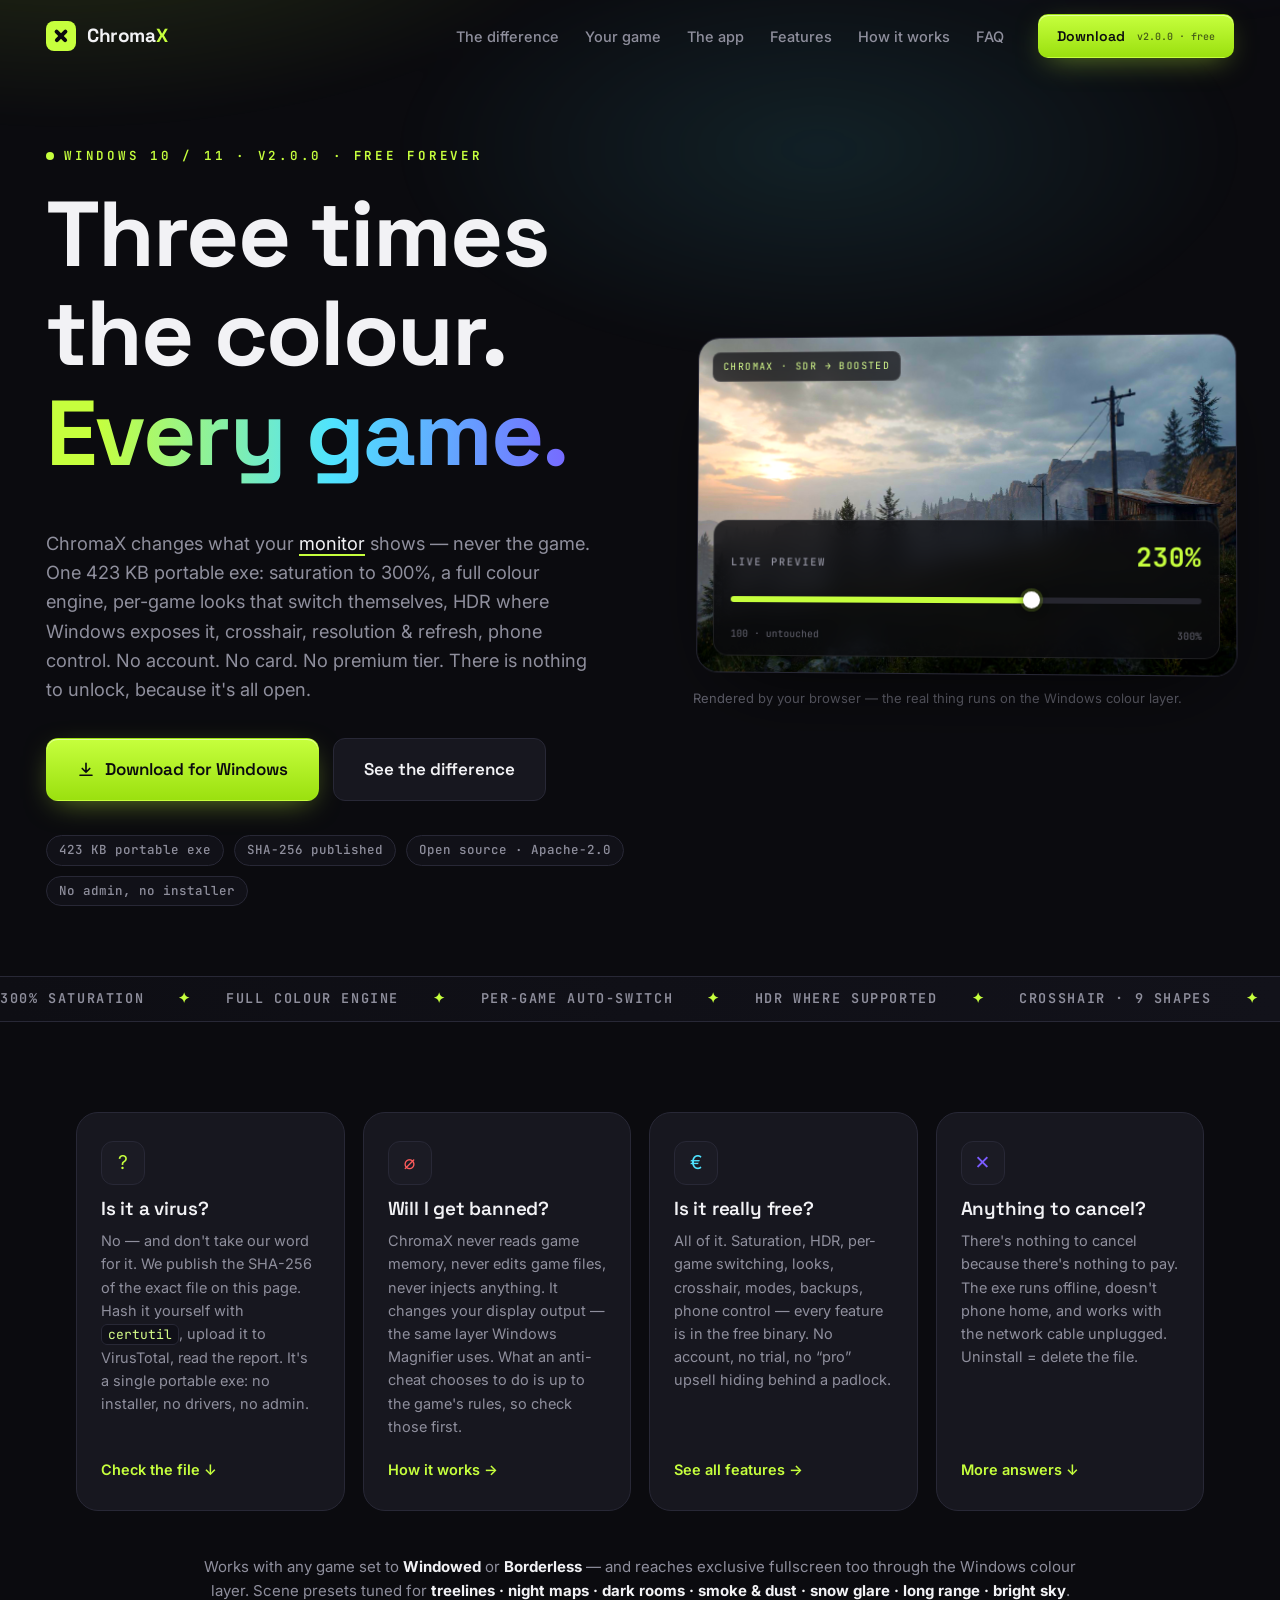
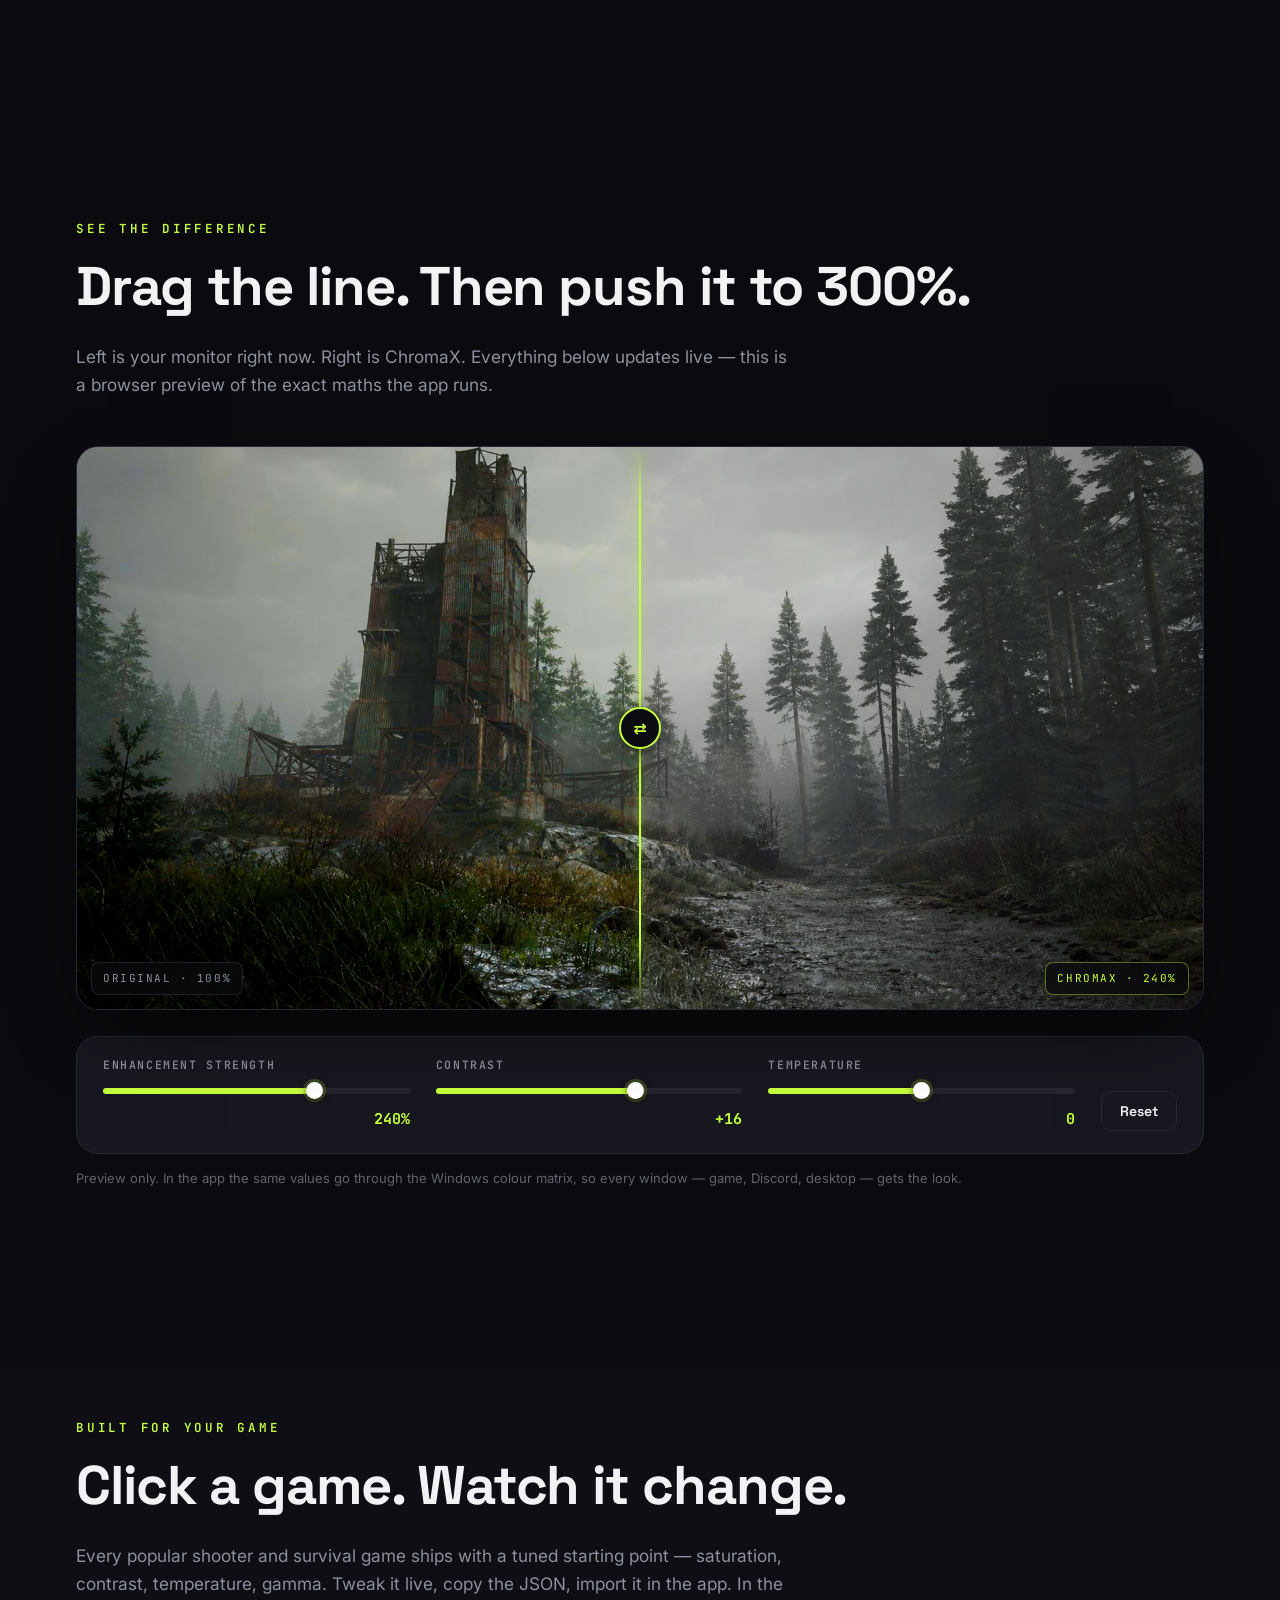
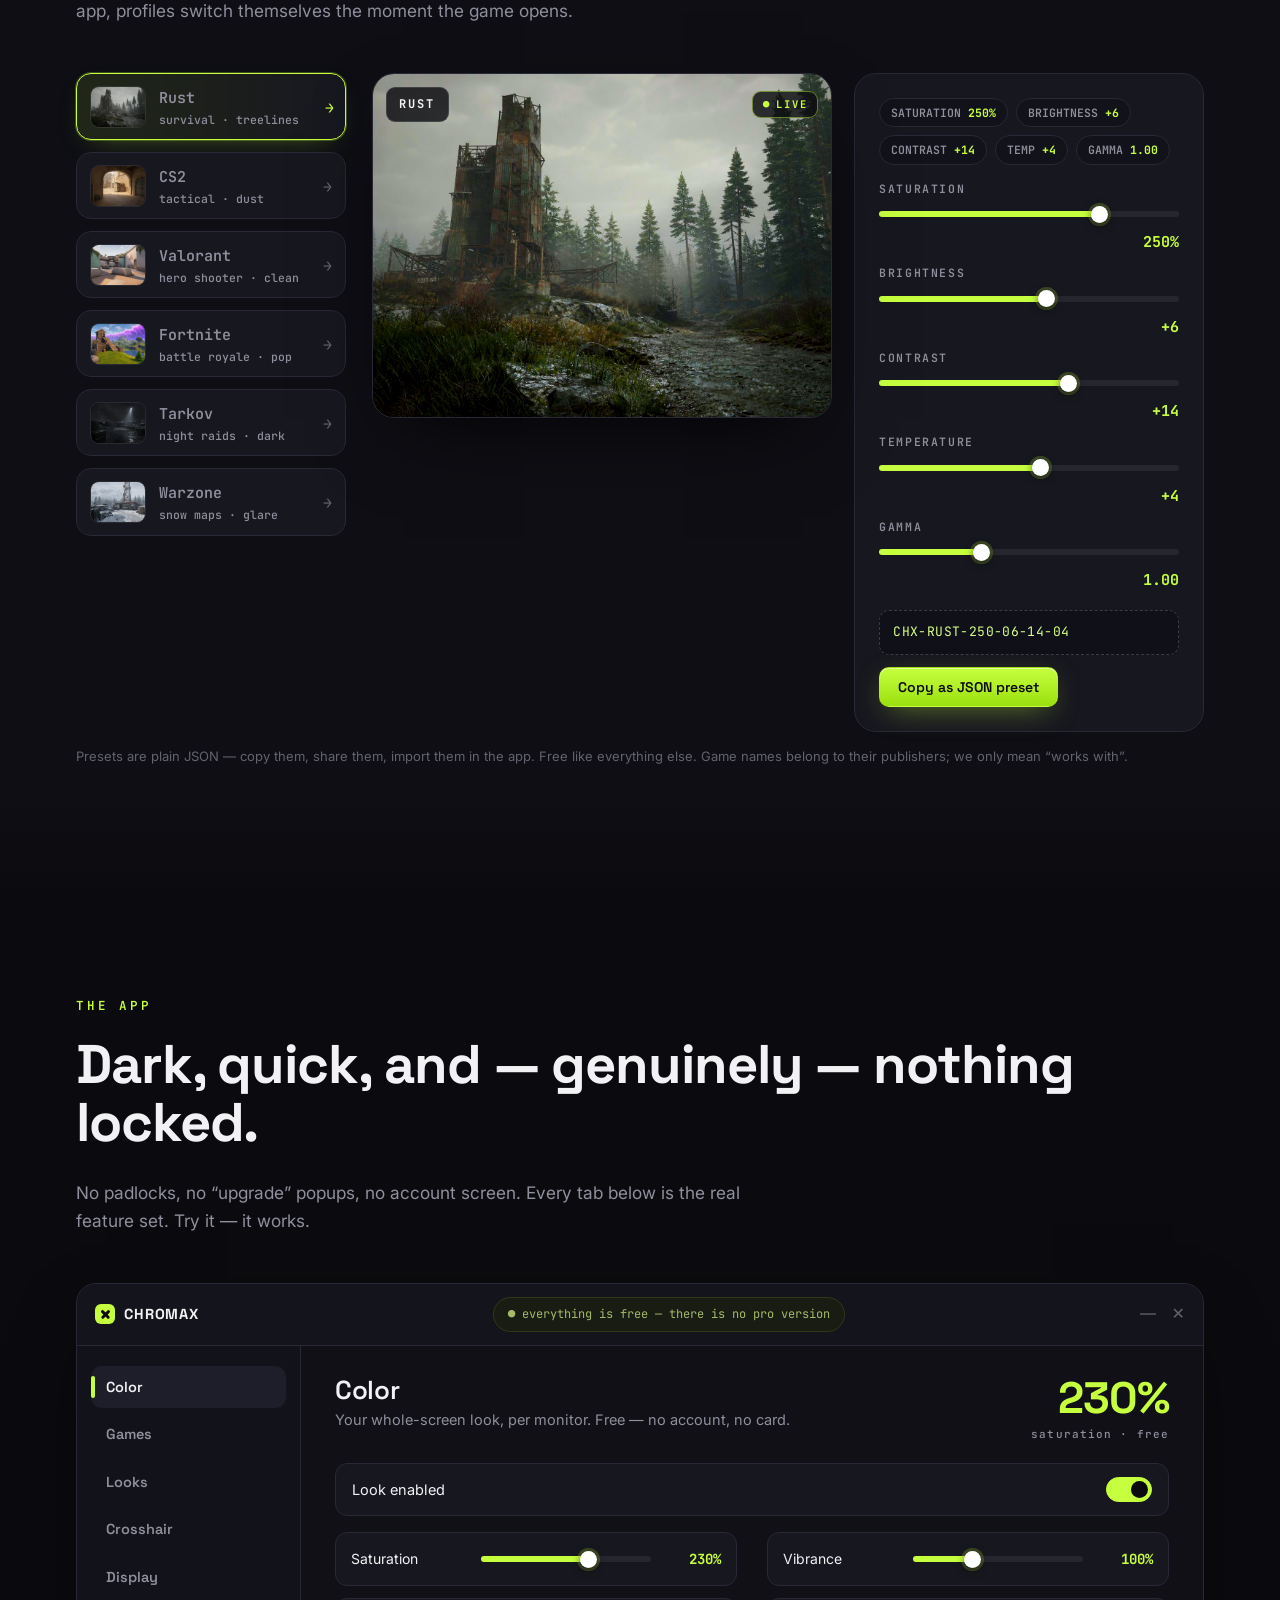
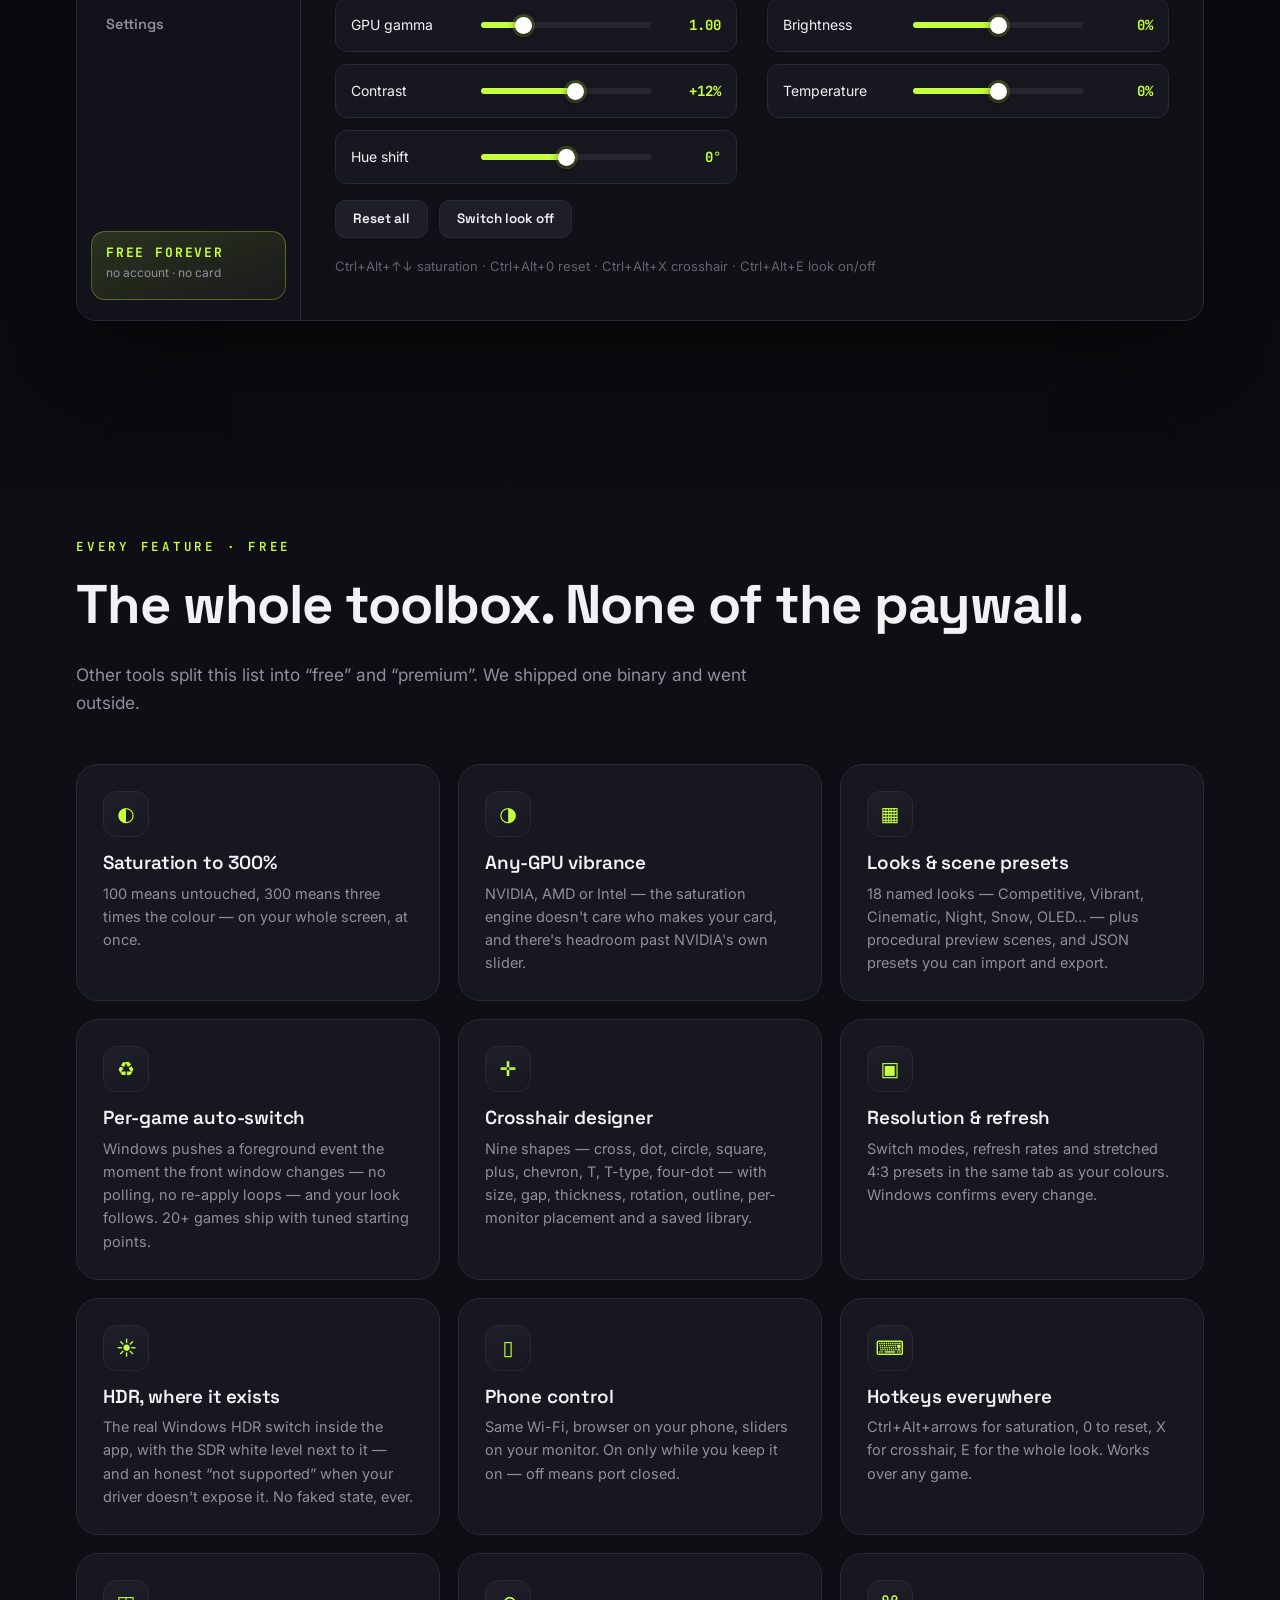
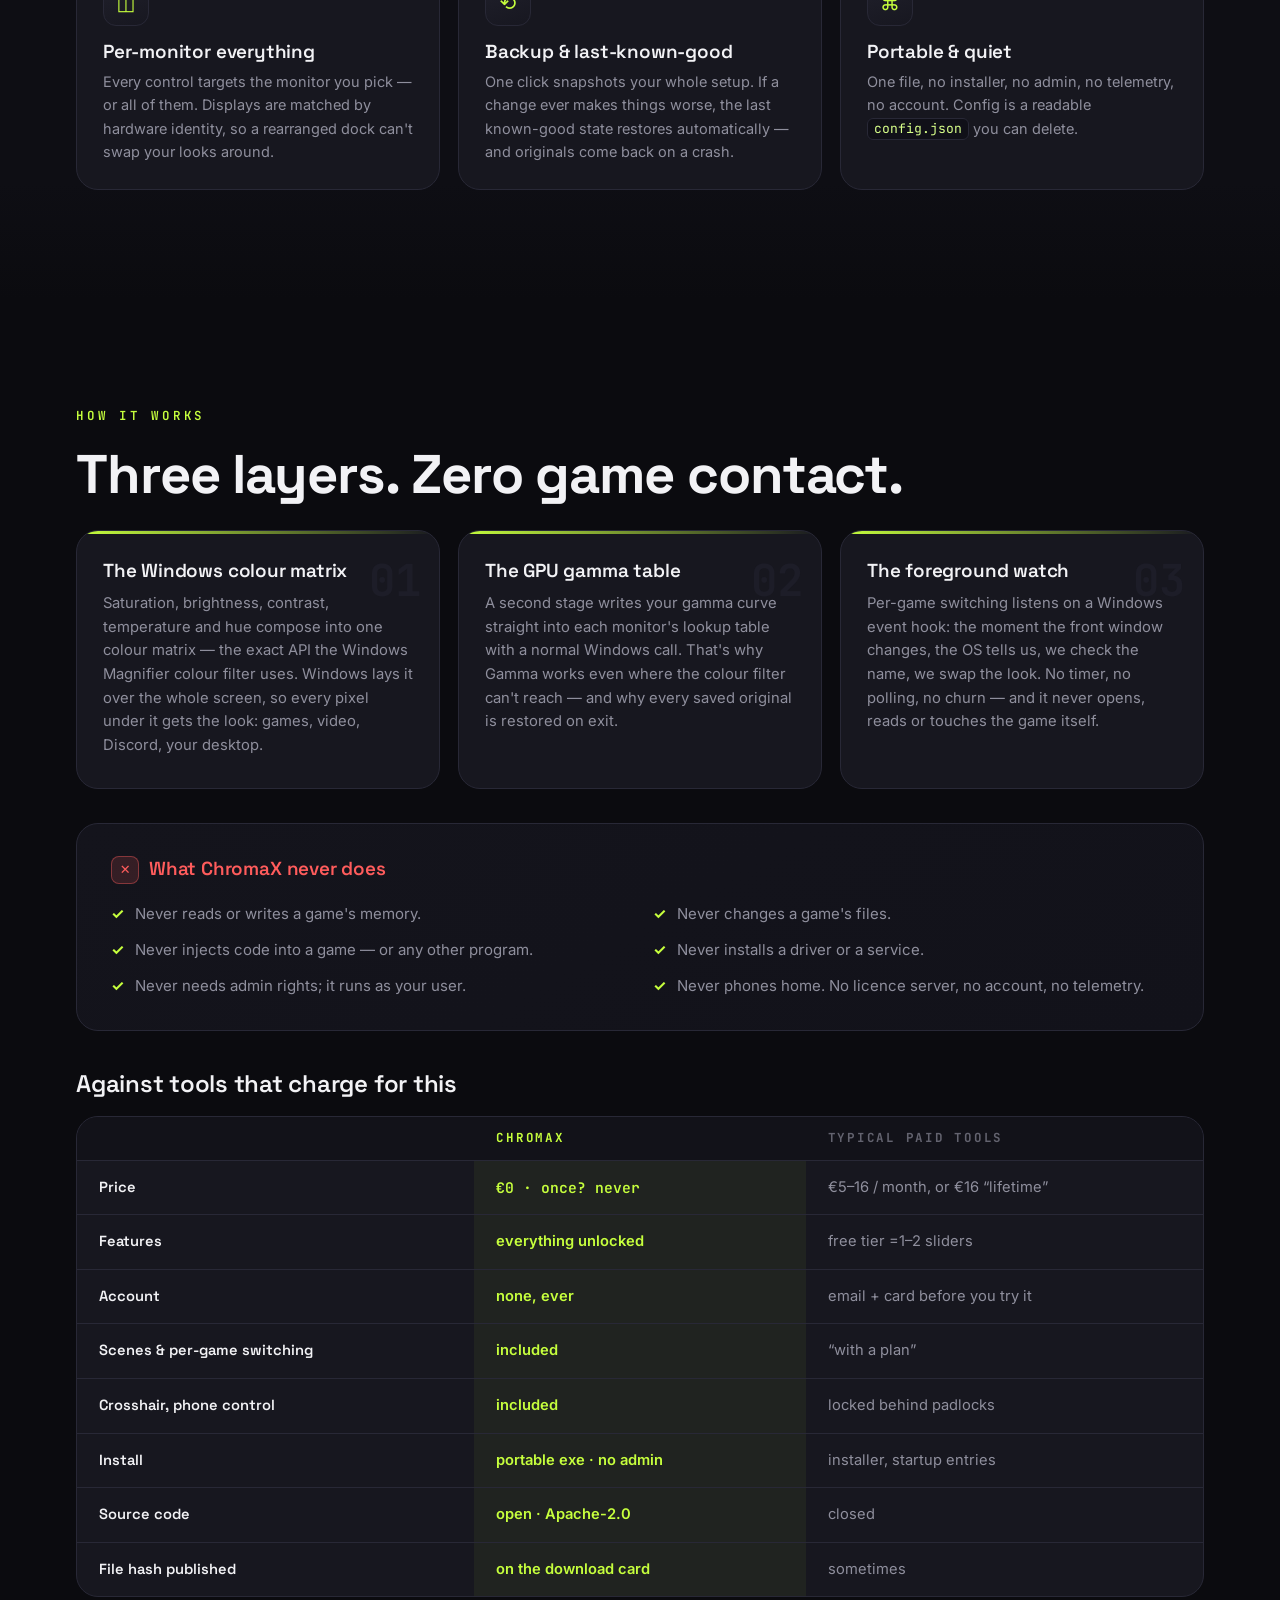
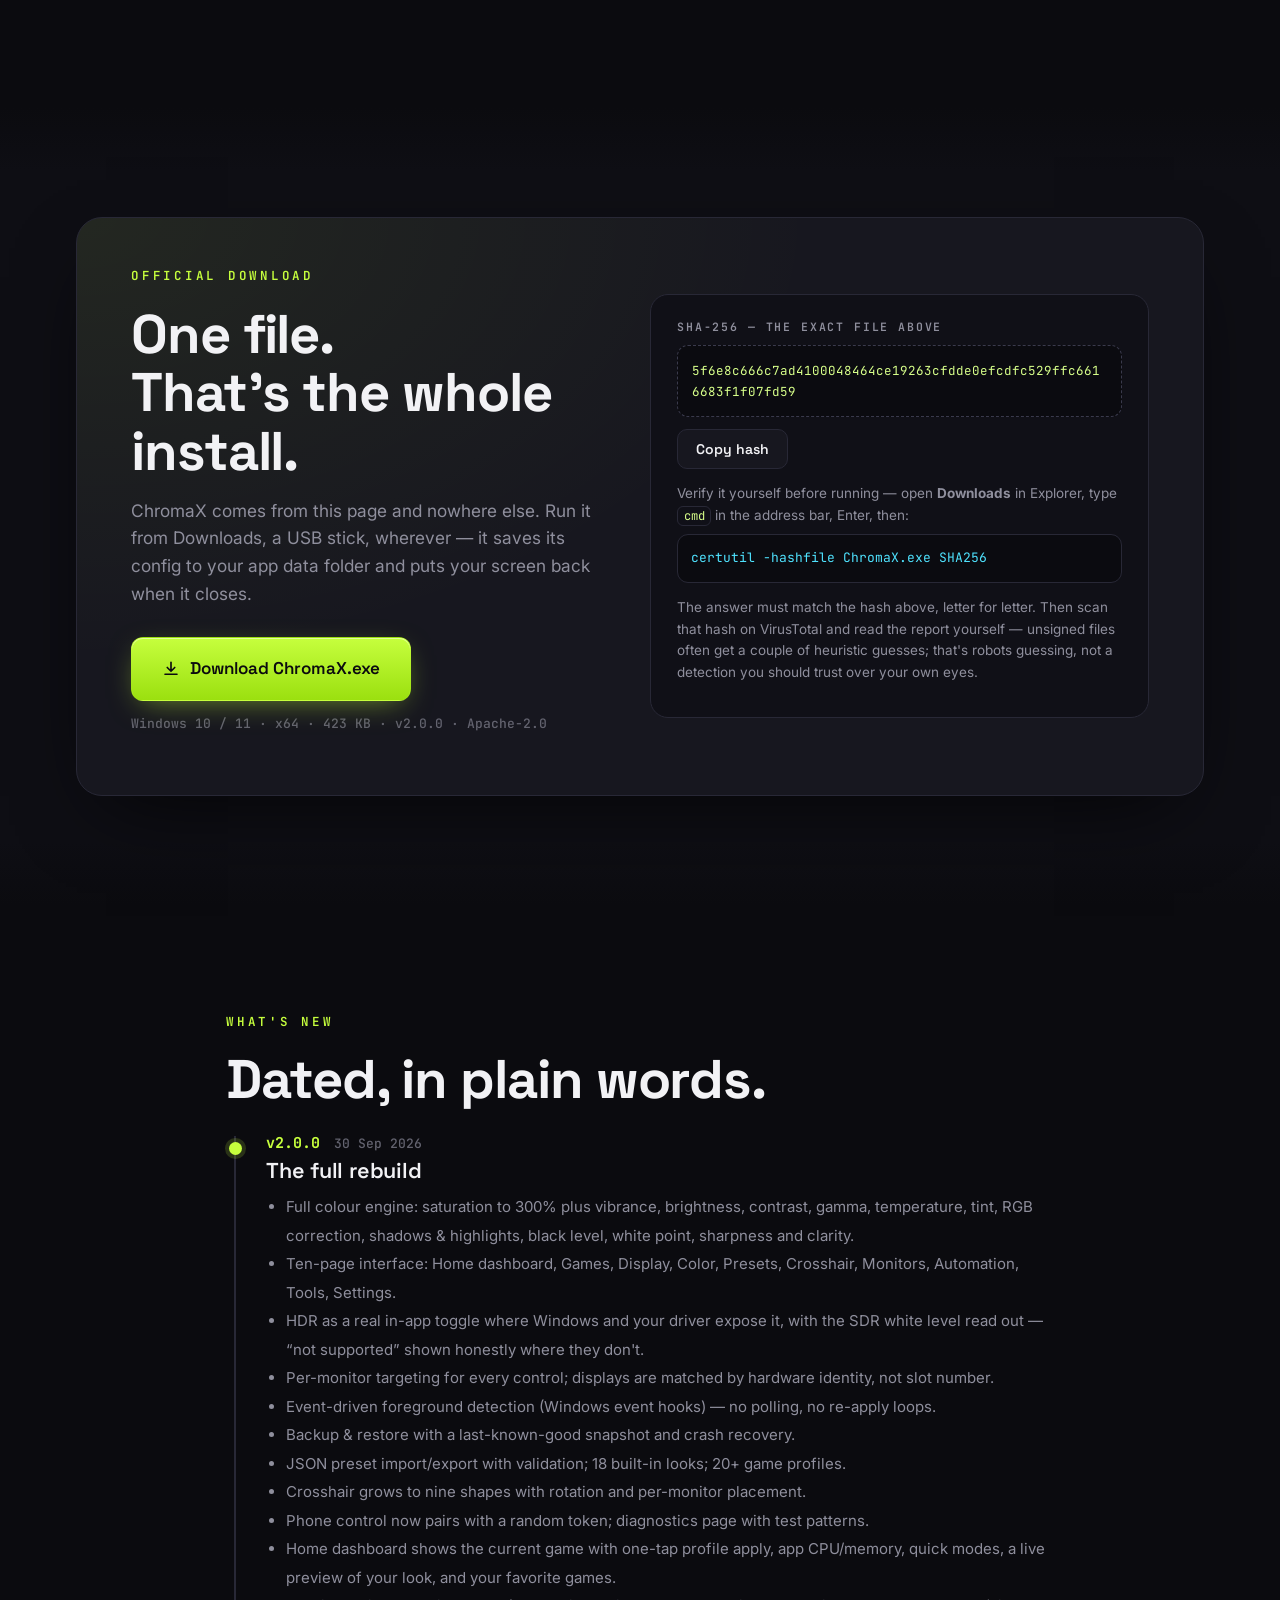
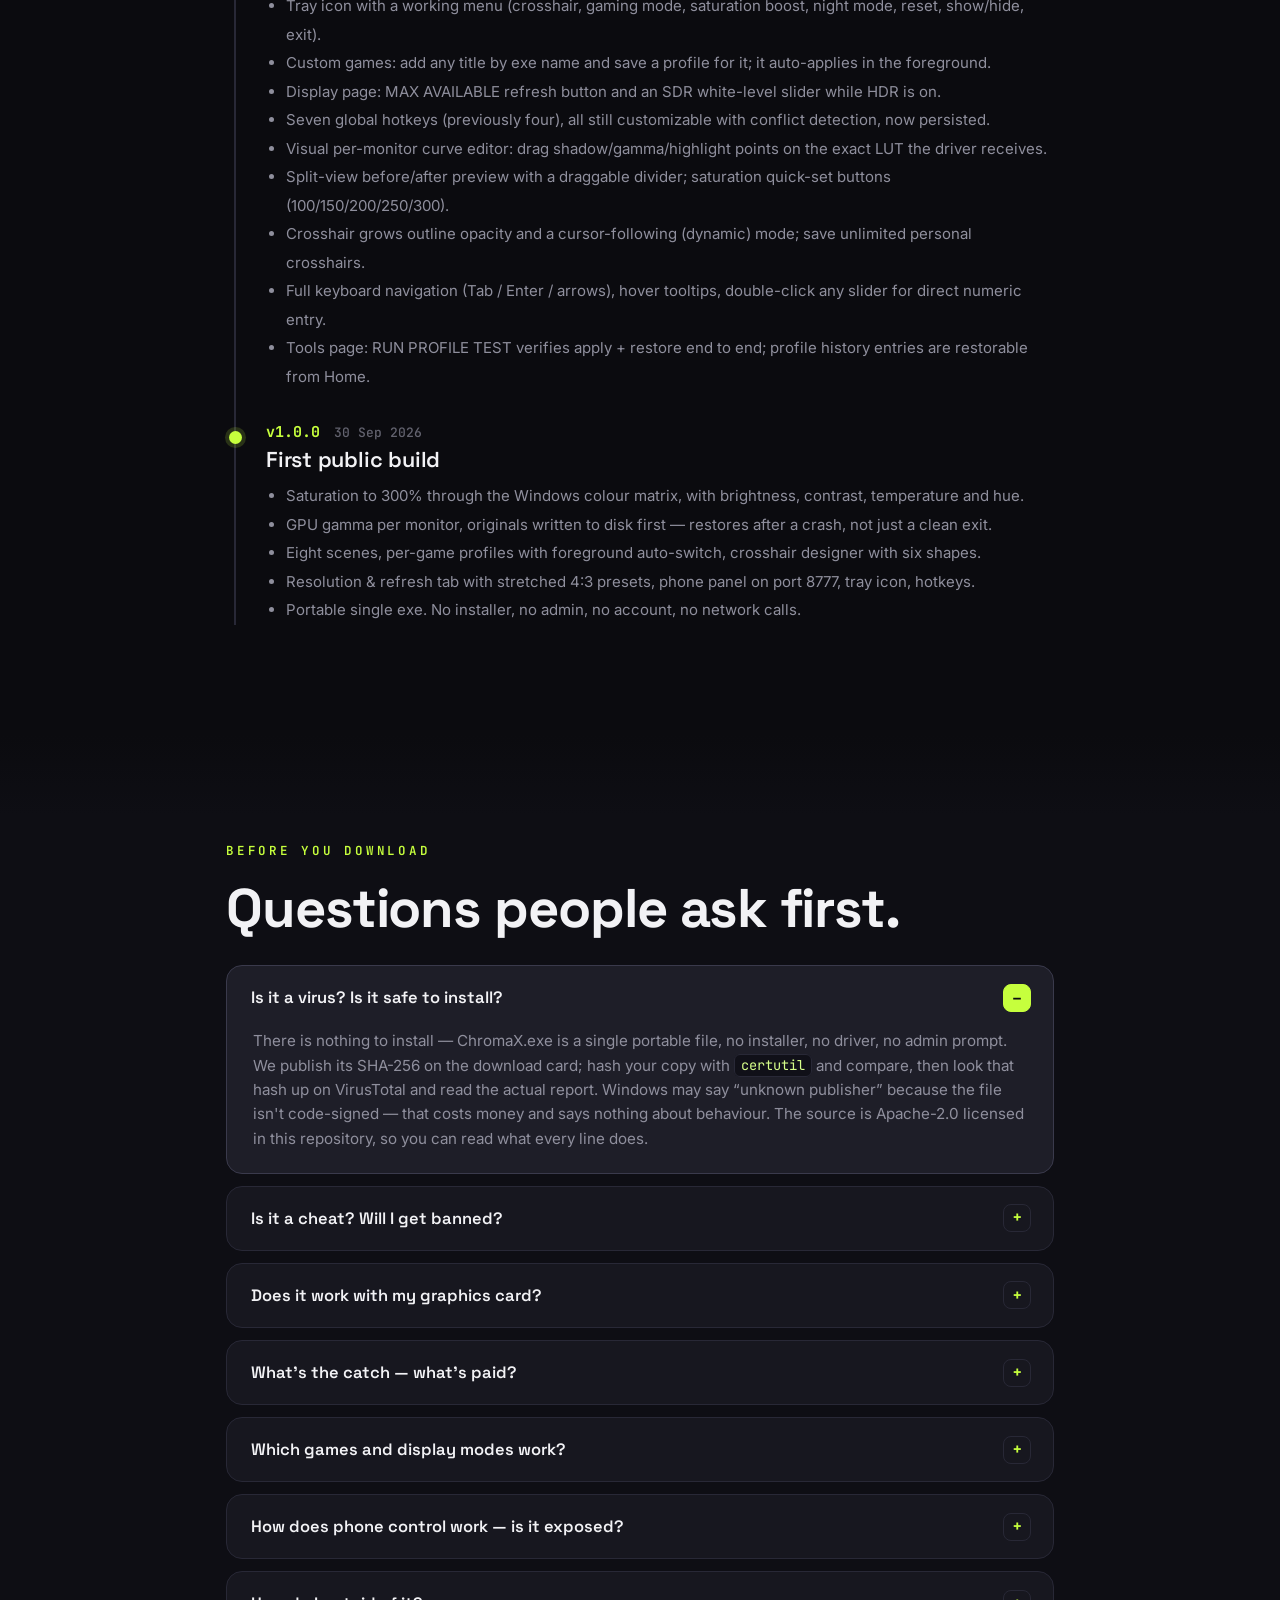
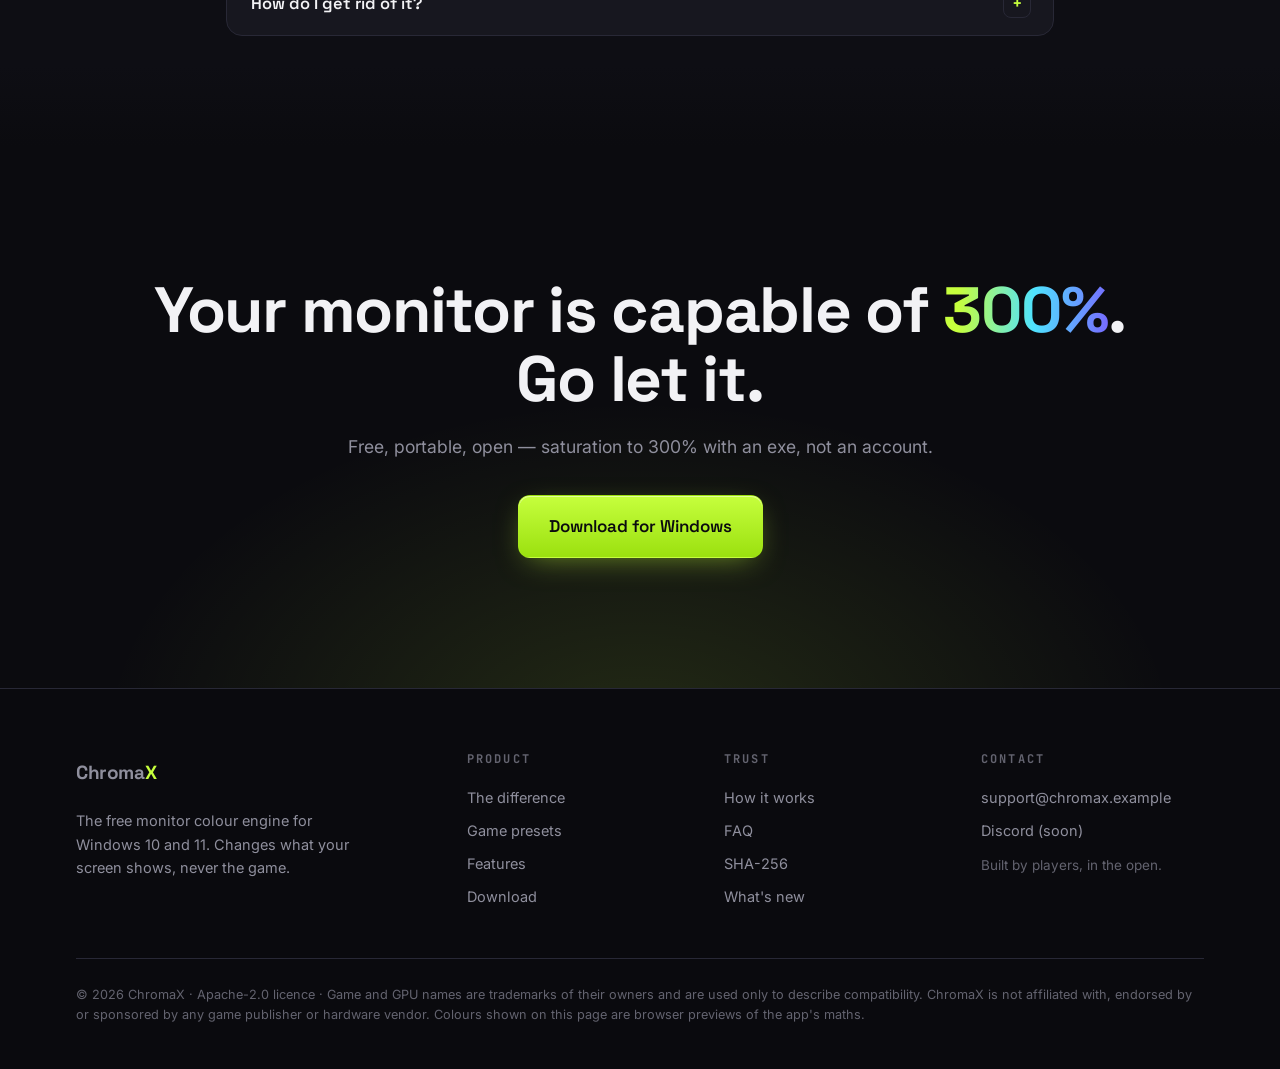
==== commit 4e73b4cd: "Round-4 spec gaps: per-monitor curve editor, crosshair outline opacity + follow mode, RUN PROFILE TE" ====
--- a/site/index.html
+++ b/site/index.html
@@ -45,7 +45,7 @@
       <p class="eyebrow"><span class="pulse"></span>Windows 10 / 11 · v2.0.0 · <b>free forever</b></p>
       <h1>Three&nbsp;times<br>the colour.<br><span class="grad">Every game.</span></h1>
       <p class="lead">ChromaX changes what your <em>monitor</em> shows — never the game.
-        One 427&nbsp;KB portable exe: saturation to 300%, a full colour engine, per-game looks
+        One 423&nbsp;KB portable exe: saturation to 300%, a full colour engine, per-game looks
         that switch themselves, HDR where Windows exposes it, crosshair, resolution &amp;
         refresh, phone control.
         No account. No card. No premium tier. There is nothing to unlock, because it's all open.</p>
@@ -56,7 +56,7 @@
         <a class="btn btn-ghost btn-lg" href="#difference">See the difference</a>
       </div>
       <ul class="chips">
-        <li>427 KB portable exe</li>
+        <li>423 KB portable exe</li>
         <li>SHA-256 published</li>
         <li>Open source · Apache-2.0</li>
         <li>No admin, no installer</li>
@@ -492,12 +492,12 @@
         <a class="btn btn-primary btn-lg" href="download/ChromaX.exe" download="ChromaX.exe">
           <svg viewBox="0 0 24 24" class="ico" aria-hidden="true"><path d="M12 3v12m0 0l-5-5m5 5l5-5M4 19h16"/></svg>
           Download ChromaX.exe</a>
-        <p class="dl-meta">Windows 10 / 11 · x64 · 427 KB · v2.0.0 · Apache-2.0</p>
+        <p class="dl-meta">Windows 10 / 11 · x64 · 423 KB · v2.0.0 · Apache-2.0</p>
       </div>
       <div class="dl-right">
         <div class="hash-card">
           <p class="hash-label">SHA-256 — the exact file above</p>
-          <code class="hash mono" id="sha">fc57fe96c1fb4602feef045b54fd30df0ed5c2570b27d6f71e6d1cd32b2c02ce</code>
+          <code class="hash mono" id="sha">5f6e8c666c7ad4100048464ce19263cfdde0efcdfc529ffc6616683f1f07fd59</code>
           <button class="btn btn-ghost btn-sm" id="copySha">Copy hash</button>
           <p class="hash-note">Verify it yourself before running — open <b>Downloads</b> in Explorer,
             type <code>cmd</code> in the address bar, Enter, then:</p>
@@ -537,6 +537,11 @@
             <li>Custom games: add any title by exe name and save a profile for it; it auto-applies in the foreground.</li>
             <li>Display page: MAX AVAILABLE refresh button and an SDR white-level slider while HDR is on.</li>
             <li>Seven global hotkeys (previously four), all still customizable with conflict detection, now persisted.</li>
+            <li>Visual per-monitor curve editor: drag shadow/gamma/highlight points on the exact LUT the driver receives.</li>
+            <li>Split-view before/after preview with a draggable divider; saturation quick-set buttons (100/150/200/250/300).</li>
+            <li>Crosshair grows outline opacity and a cursor-following (dynamic) mode; save unlimited personal crosshairs.</li>
+            <li>Full keyboard navigation (Tab / Enter / arrows), hover tooltips, double-click any slider for direct numeric entry.</li>
+            <li>Tools page: RUN PROFILE TEST verifies apply + restore end to end; profile history entries are restorable from Home.</li>
           </ul>
         </div>
       </div>
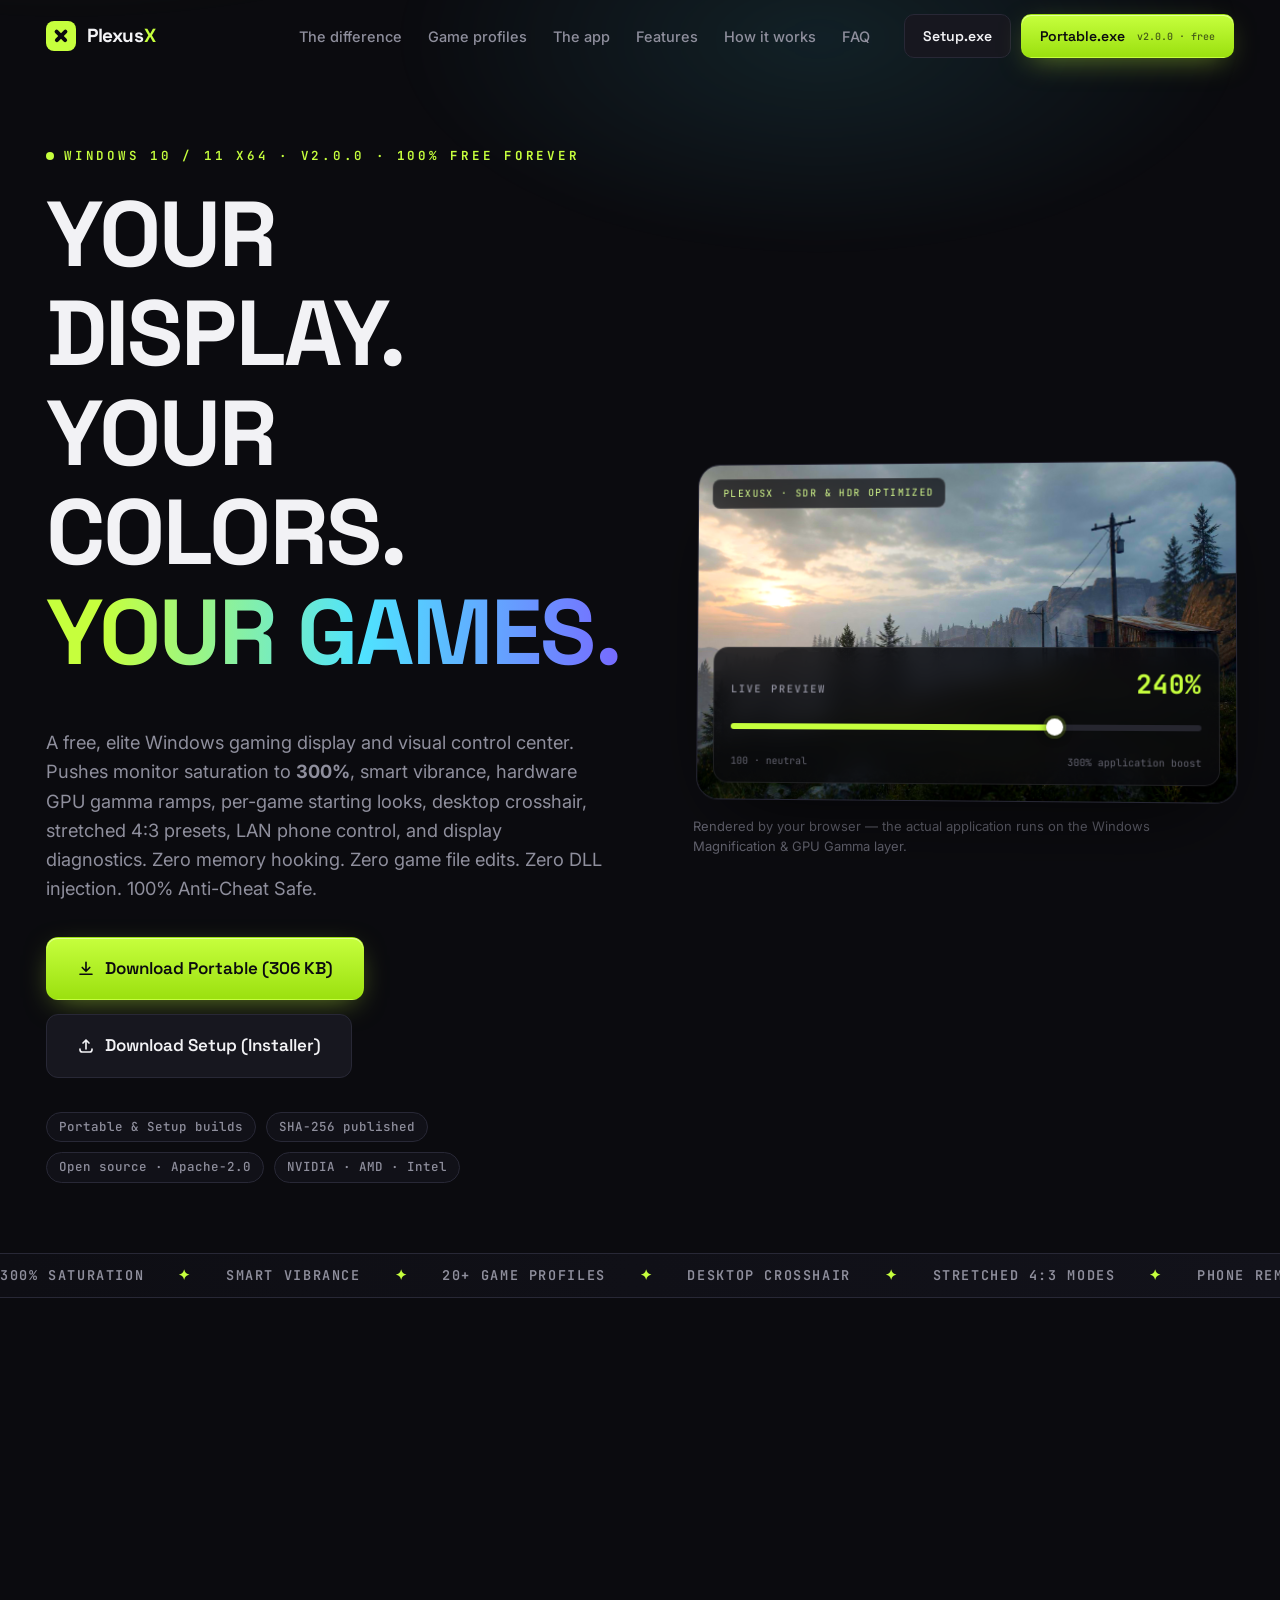
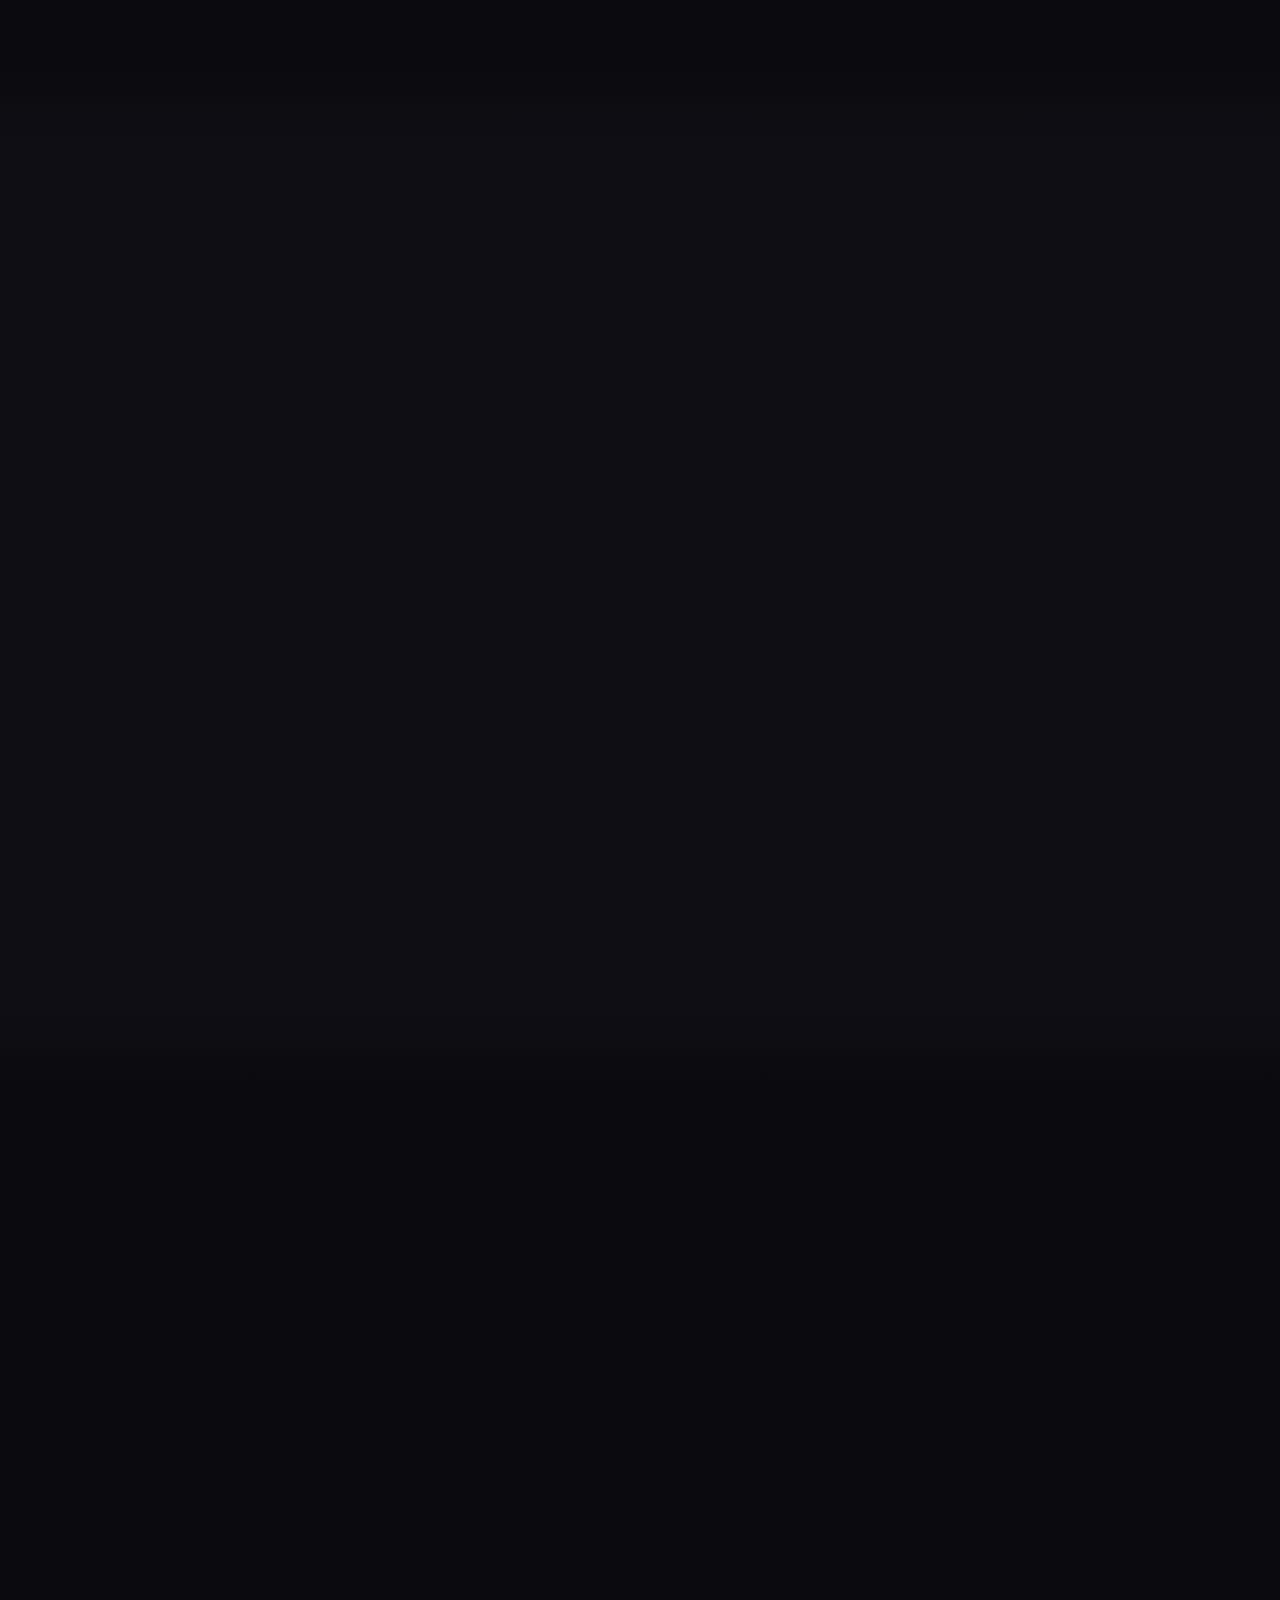
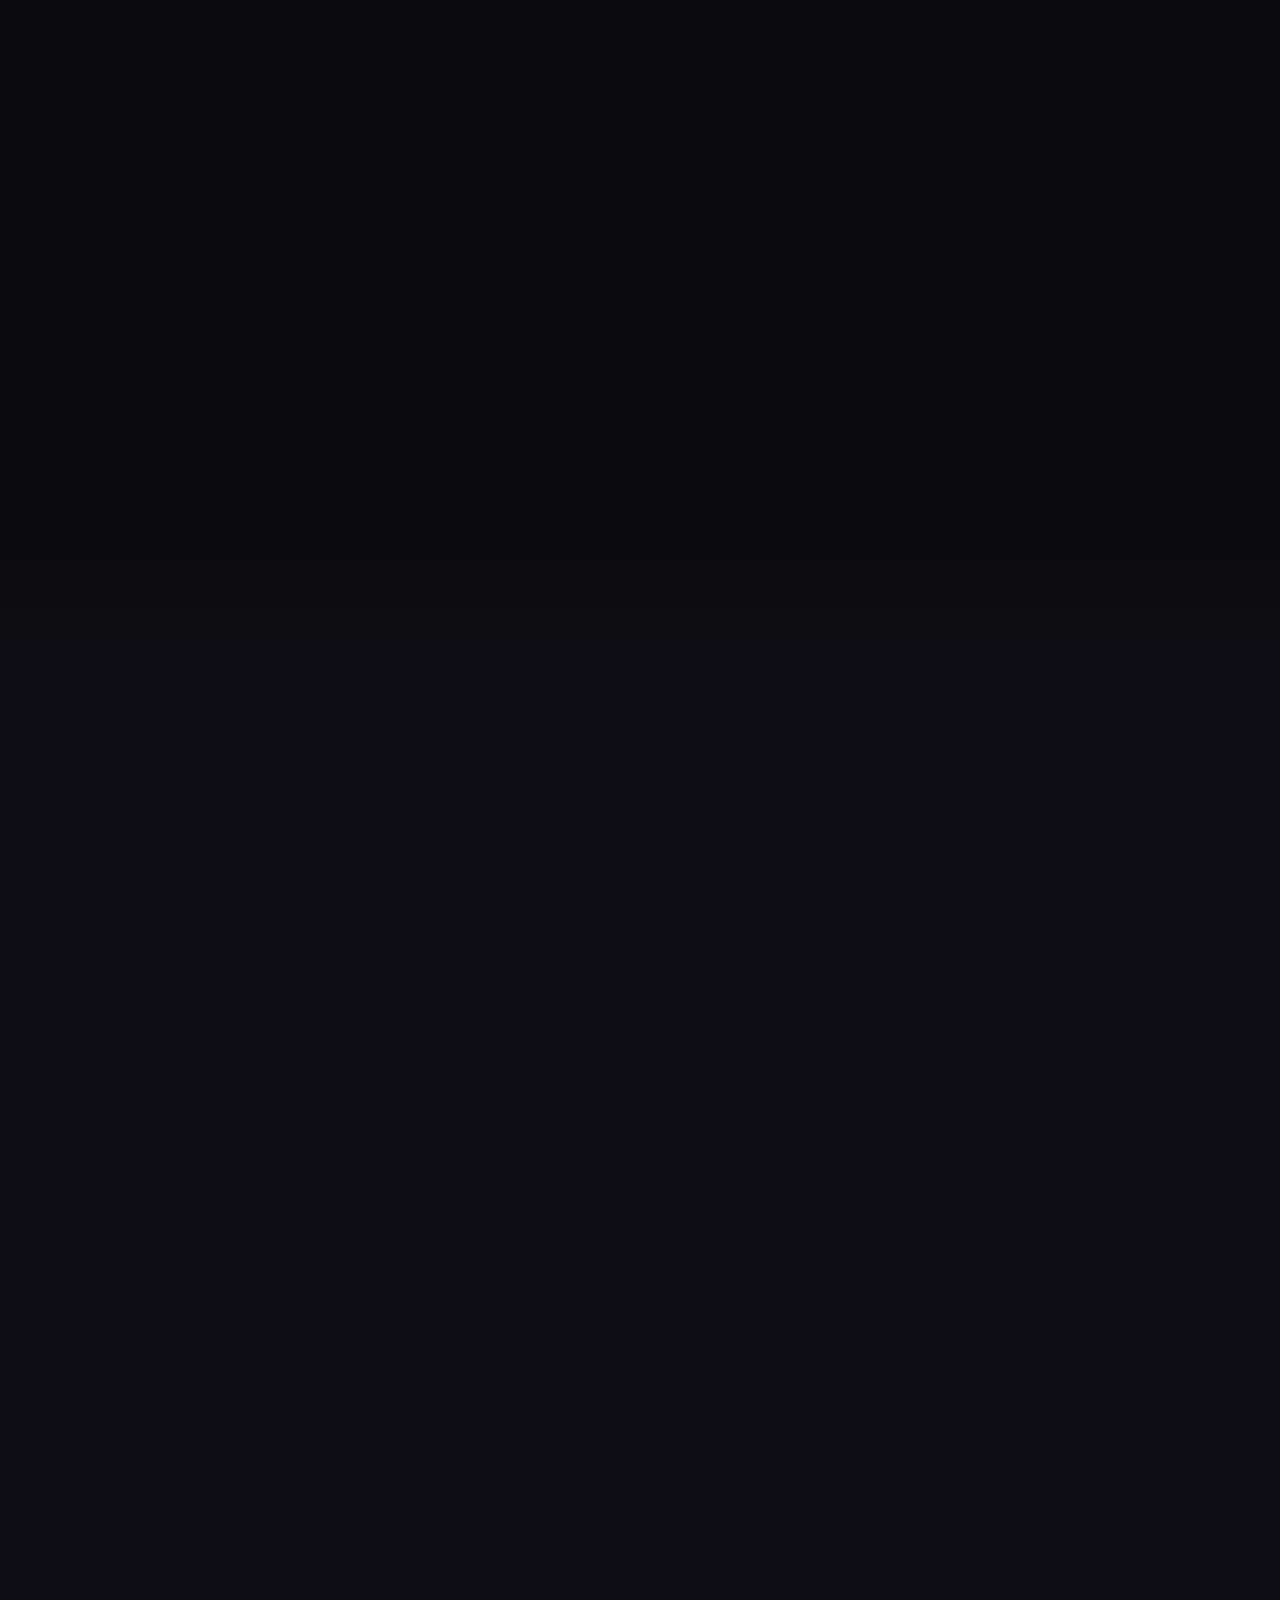
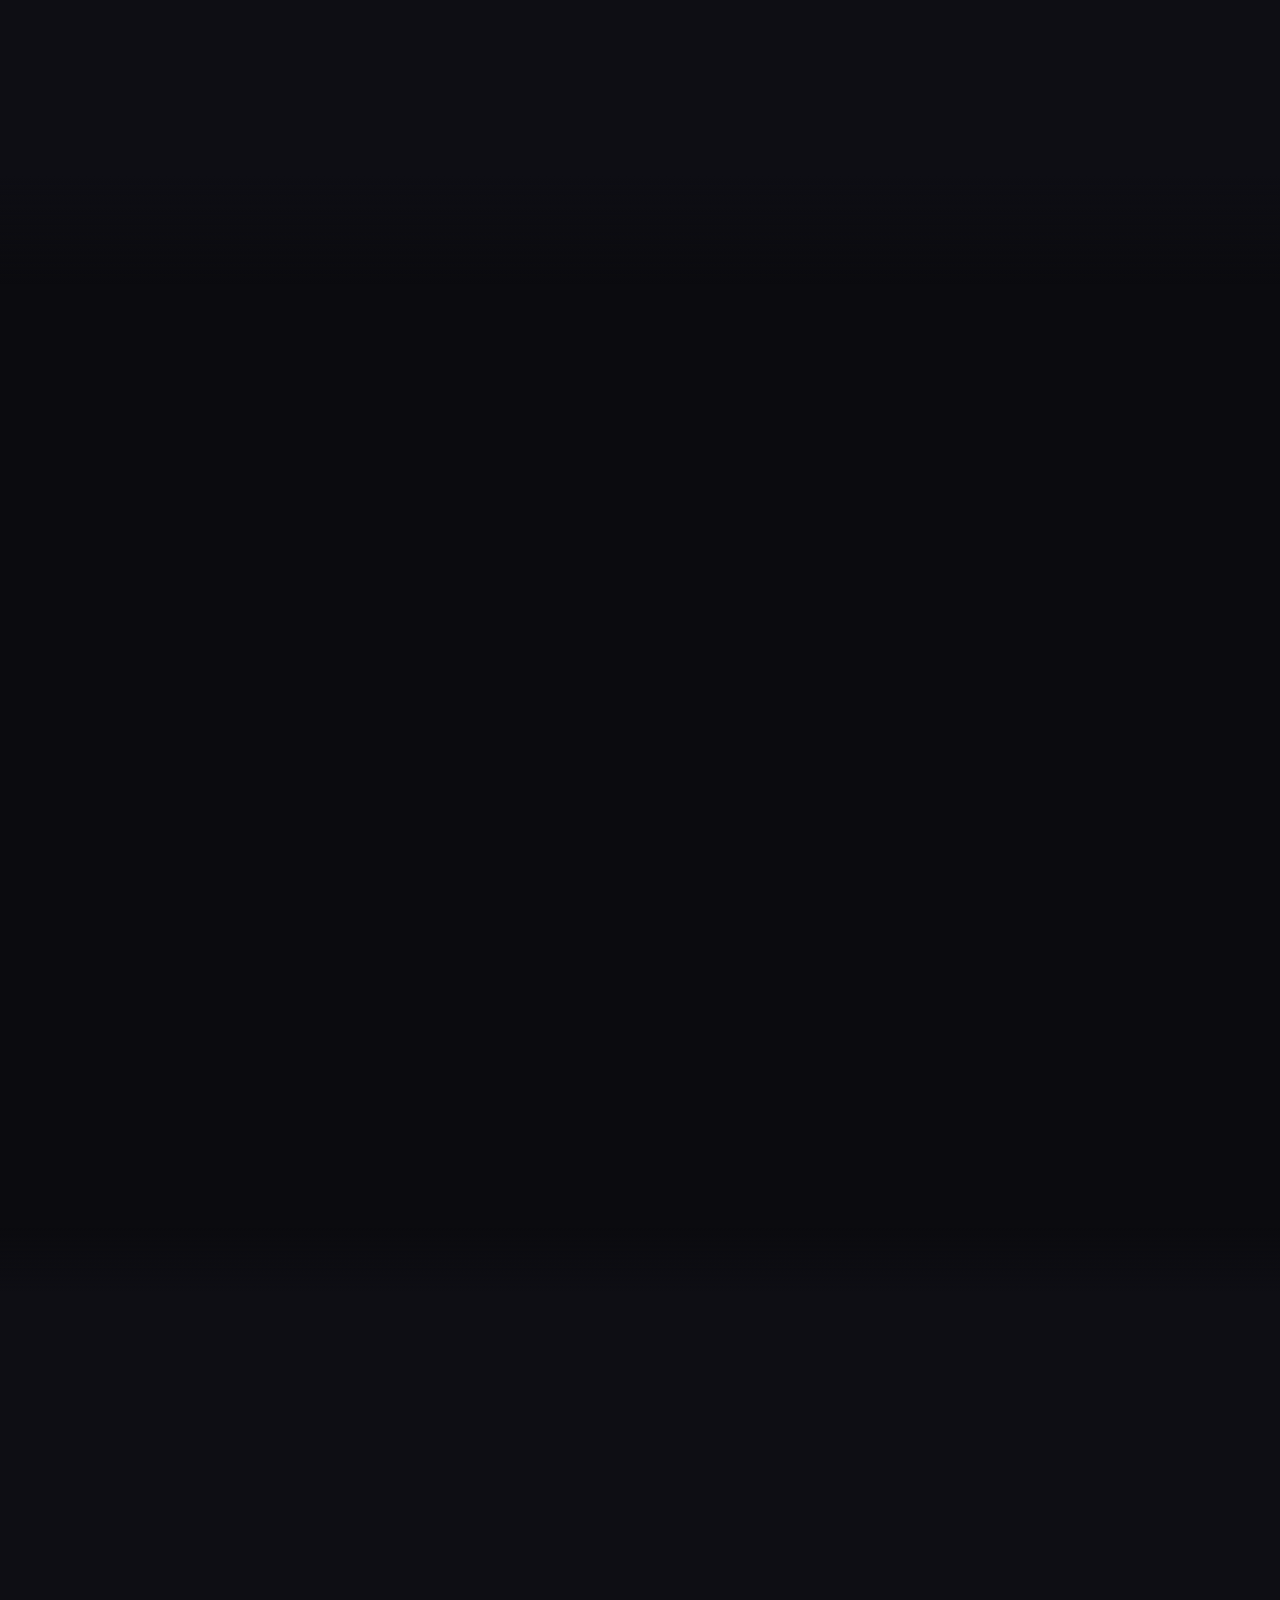
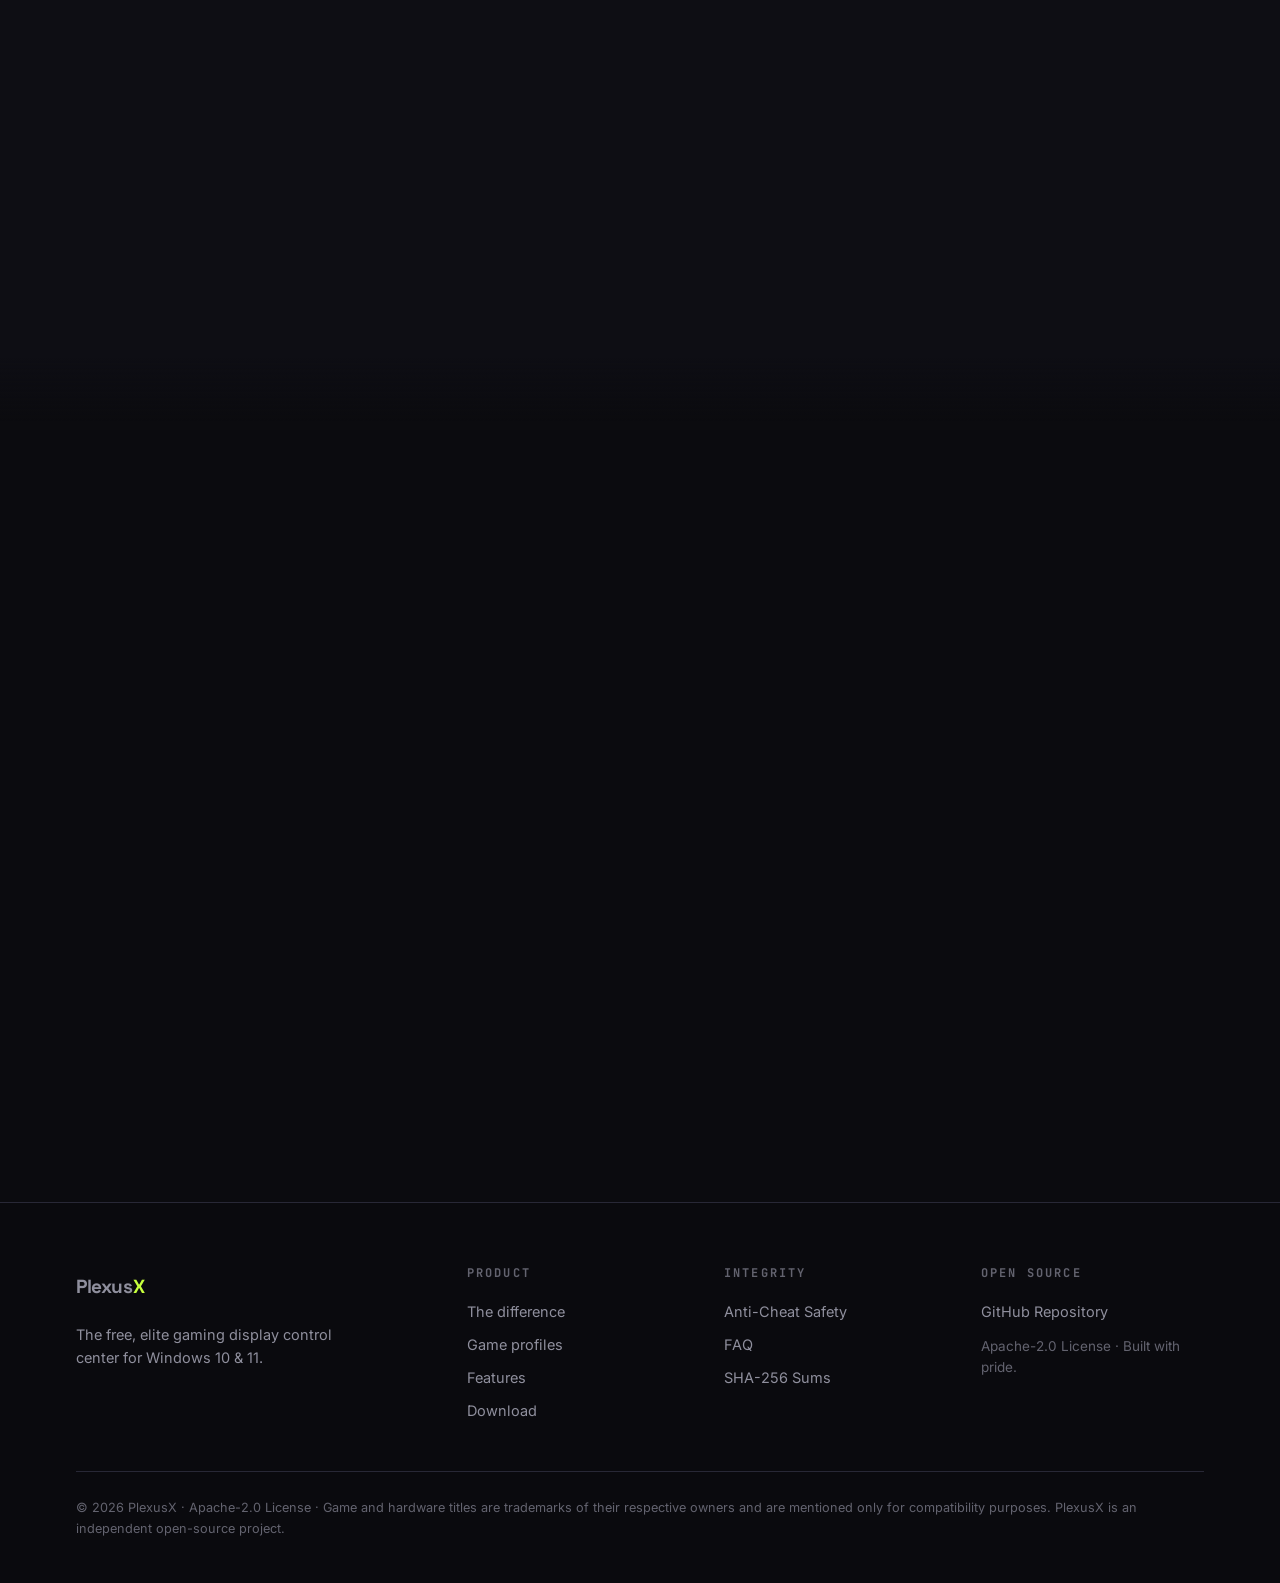
==== commit 9af202dc: "feat(ui): complete sub-mode selection, stretched presets, and enforce unified PlexusX branding Co-au" ====
--- a/site/index.html
+++ b/site/index.html
@@ -3,10 +3,10 @@
 <head>
 <meta charset="utf-8">
 <meta name="viewport" content="width=device-width, initial-scale=1">
-<title>ChromaX — 300% saturation for every game · free monitor colour for Windows</title>
-<meta name="description" content="ChromaX pushes your screen to 300% saturation, with scenes, per-game looks, crosshair, resolution & refresh and phone control. One portable exe. No account, no card, no premium — ever.">
-<meta property="og:title" content="ChromaX — three times the colour. €0.">
-<meta property="og:description" content="Free monitor colour engine for Windows 10/11. Changes what your monitor shows, never the game.">
+<title>PlexusX — Free Windows Gaming Display &amp; Visual Optimization Center</title>
+<meta name="description" content="PlexusX is a free, high-performance Windows gaming display and visual control center: 300% saturation, smart vibrance, hardware gamma ramps, 20+ game profiles, desktop crosshair, stretched 4:3 modes, and LAN phone remote. Anti-cheat safe. No account, no premium.">
+<meta property="og:title" content="PlexusX — Your Display. Your Colors. Your Games.">
+<meta property="og:description" content="Free gaming display and visual optimizer for Windows 10/11. Anti-cheat safe, no injection, zero telemetry.">
 <meta property="og:image" content="media/hero.jpg">
 <link rel="icon" href="data:image/svg+xml,%3Csvg xmlns='http://www.w3.org/2000/svg' viewBox='0 0 32 32'%3E%3Crect width='32' height='32' rx='7' fill='%23c6ff3d'/%3E%3Cpath d='M9 9l14 14M23 9L9 23' stroke='%230c0c10' stroke-width='4.5' stroke-linecap='round'/%3E%3C/svg%3E">
 <link rel="preconnect" href="https://fonts.googleapis.com">
@@ -19,19 +19,22 @@
 <!-- ══════════ NAV ══════════ -->
 <header class="nav" id="nav">
   <div class="nav-in">
-    <a class="brand" href="#top" aria-label="ChromaX home">
+    <a class="brand" href="#top" aria-label="PlexusX home">
       <span class="brand-mark" aria-hidden="true"></span>
-      <span class="brand-name">Chroma<b>X</b></span>
+      <span class="brand-name">Plexus<b>X</b></span>
     </a>
     <nav class="nav-links" aria-label="Main">
       <a href="#difference">The difference</a>
-      <a href="#games">Your game</a>
+      <a href="#games">Game profiles</a>
       <a href="#app">The app</a>
       <a href="#features">Features</a>
       <a href="#how">How it works</a>
       <a href="#faq">FAQ</a>
     </nav>
-    <a class="btn btn-sm btn-primary" href="#download">Download<span class="btn-sub">v2.0.0 · free</span></a>
+    <div style="display:flex;gap:10px;align-items:center;">
+      <a class="btn btn-sm btn-ghost" href="download/PlexusX-Setup.exe" download="PlexusX-Setup.exe">Setup.exe</a>
+      <a class="btn btn-sm btn-primary" href="download/PlexusX.exe" download="PlexusX.exe">Portable.exe<span class="btn-sub">v2.0.0 · free</span></a>
+    </div>
   </div>
 </header>
 
@@ -42,24 +45,25 @@
   <div class="hero-glow" aria-hidden="true"></div>
   <div class="hero-in">
     <div class="hero-copy">
-      <p class="eyebrow"><span class="pulse"></span>Windows 10 / 11 · v2.0.0 · <b>free forever</b></p>
-      <h1>Three&nbsp;times<br>the colour.<br><span class="grad">Every game.</span></h1>
-      <p class="lead">ChromaX changes what your <em>monitor</em> shows — never the game.
-        One 423&nbsp;KB portable exe: saturation to 300%, a full colour engine, per-game looks
-        that switch themselves, HDR where Windows exposes it, crosshair, resolution &amp;
-        refresh, phone control.
-        No account. No card. No premium tier. There is nothing to unlock, because it's all open.</p>
+      <p class="eyebrow"><span class="pulse"></span>Windows 10 / 11 x64 · v2.0.0 · <b>100% Free Forever</b></p>
+      <h1>YOUR DISPLAY.<br>YOUR COLORS.<br><span class="grad">YOUR GAMES.</span></h1>
+      <p class="lead">A free, elite Windows gaming display and visual control center.
+        Pushes monitor saturation to <strong>300%</strong>, smart vibrance, hardware GPU gamma ramps,
+        per-game starting looks, desktop crosshair, stretched 4:3 presets, LAN phone control, and display diagnostics.
+        Zero memory hooking. Zero game file edits. Zero DLL injection. 100% Anti-Cheat Safe.</p>
       <div class="hero-cta">
-        <a class="btn btn-primary btn-lg" href="#download">
+        <a class="btn btn-primary btn-lg" href="download/PlexusX.exe" download="PlexusX.exe">
           <svg viewBox="0 0 24 24" class="ico" aria-hidden="true"><path d="M12 3v12m0 0l-5-5m5 5l5-5M4 19h16"/></svg>
-          Download for Windows</a>
-        <a class="btn btn-ghost btn-lg" href="#difference">See the difference</a>
+          Download Portable (306 KB)</a>
+        <a class="btn btn-ghost btn-lg" href="download/PlexusX-Setup.exe" download="PlexusX-Setup.exe">
+          <svg viewBox="0 0 24 24" class="ico" aria-hidden="true"><path d="M4 16v1a3 3 0 003 3h10a3 3 0 003-3v-1m-4-8l-4-4m0 0L8 8m4-4v12"/></svg>
+          Download Setup (Installer)</a>
       </div>
       <ul class="chips">
-        <li>423 KB portable exe</li>
+        <li>Portable &amp; Setup builds</li>
         <li>SHA-256 published</li>
         <li>Open source · Apache-2.0</li>
-        <li>No admin, no installer</li>
+        <li>NVIDIA · AMD · Intel</li>
       </ul>
     </div>
 
@@ -73,14 +77,14 @@
         <div class="hero-hud">
           <div class="hud-row">
             <span class="hud-label">LIVE PREVIEW</span>
-            <span class="hud-val mono" id="heroSatVal">230%</span>
-          </div>
-          <input class="range" type="range" min="100" max="300" value="230" id="heroSat" aria-label="Saturation preview">
-          <div class="hud-scale mono"><span>100 · untouched</span><span>300%</span></div>
-        </div>
-        <span class="hud-badge mono">CHROMAX · SDR → BOOSTED</span>
-      </div>
-      <p class="fineprint">Rendered by your browser — the real thing runs on the Windows colour layer.</p>
+            <span class="hud-val mono" id="heroSatVal">240%</span>
+          </div>
+          <input class="range" type="range" min="100" max="300" value="240" id="heroSat" aria-label="Saturation preview">
+          <div class="hud-scale mono"><span>100 · neutral</span><span>300% application boost</span></div>
+        </div>
+        <span class="hud-badge mono">PLEXUSX · SDR &amp; HDR OPTIMIZED</span>
+      </div>
+      <p class="fineprint">Rendered by your browser — the actual application runs on the Windows Magnification &amp; GPU Gamma layer.</p>
     </div>
   </div>
 </section>
@@ -88,14 +92,14 @@
 <!-- ══════════ MARQUEE ══════════ -->
 <div class="marquee" aria-hidden="true">
   <div class="marquee-track">
-    <span>300% saturation</span><i>✦</i><span>full colour engine</span><i>✦</i><span>per-game auto-switch</span><i>✦</i>
-    <span>HDR where supported</span><i>✦</i><span>crosshair · 9 shapes</span><i>✦</i><span>resolution &amp; refresh</span><i>✦</i>
-    <span>per-monitor control</span><i>✦</i><span>backup &amp; last-known-good</span><i>✦</i><span>phone control</span><i>✦</i>
-    <span>hotkeys</span><i>✦</i><span>zero accounts</span><i>✦</i><span>no telemetry</span><i>✦</i>
-    <span>300% saturation</span><i>✦</i><span>full colour engine</span><i>✦</i><span>per-game auto-switch</span><i>✦</i>
-    <span>HDR where supported</span><i>✦</i><span>crosshair · 9 shapes</span><i>✦</i><span>resolution &amp; refresh</span><i>✦</i>
-    <span>per-monitor control</span><i>✦</i><span>backup &amp; last-known-good</span><i>✦</i><span>phone control</span><i>✦</i>
-    <span>hotkeys</span><i>✦</i><span>zero accounts</span><i>✦</i><span>no telemetry</span><i>✦</i>
+    <span>300% saturation</span><i>✦</i><span>smart vibrance</span><i>✦</i><span>20+ game profiles</span><i>✦</i>
+    <span>desktop crosshair</span><i>✦</i><span>stretched 4:3 modes</span><i>✦</i><span>phone remote PIN</span><i>✦</i>
+    <span>GPU gamma ramps</span><i>✦</i><span>display test patterns</span><i>✦</i><span>zero telemetry</span><i>✦</i>
+    <span>crash restoration</span><i>✦</i><span>anti-cheat safe</span><i>✦</i><span>no accounts</span><i>✦</i>
+    <span>300% saturation</span><i>✦</i><span>smart vibrance</span><i>✦</i><span>20+ game profiles</span><i>✦</i>
+    <span>desktop crosshair</span><i>✦</i><span>stretched 4:3 modes</span><i>✦</i><span>phone remote PIN</span><i>✦</i>
+    <span>GPU gamma ramps</span><i>✦</i><span>display test patterns</span><i>✦</i><span>zero telemetry</span><i>✦</i>
+    <span>crash restoration</span><i>✦</i><span>anti-cheat safe</span><i>✦</i><span>no accounts</span><i>✦</i>
   </div>
 </div>
 
@@ -105,55 +109,54 @@
     <div class="quick-grid">
       <article class="qcard reveal">
         <div class="qico qico-safe">?</div>
-        <h3>Is it a virus?</h3>
-        <p>No — and don't take our word for it. We publish the SHA-256 of the exact file
-          on this page. Hash it yourself with <code>certutil</code>, upload it to VirusTotal,
-          read the report. It's a single portable exe: no installer, no drivers, no admin.</p>
-        <a href="#download" class="alink">Check the file ↓</a>
+        <h3>Is it safe &amp; verified?</h3>
+        <p>Yes. We publish the exact SHA-256 hash for every release. Verify it yourself with
+          <code>certutil -hashfile PlexusX.exe SHA256</code> or inspect on VirusTotal.
+          Single standalone executable: no telemetry, no background service, no admin required.</p>
+        <a href="#download" class="alink">Verify SHA-256 sums ↓</a>
       </article>
       <article class="qcard reveal">
-        <div class="qico qico-ban">⌀</div>
-        <h3>Will I get banned?</h3>
-        <p>ChromaX never reads game memory, never edits game files, never injects anything.
-          It changes your display output — the same layer Windows Magnifier uses. What an
-          anti-cheat chooses to do is up to the game's rules, so check those first.</p>
-        <a href="#how" class="alink">How it works →</a>
+        <div class="qico qico-ban">🛡</div>
+        <h3>Is it Anti-Cheat Safe?</h3>
+        <p>PlexusX is 100% anti-cheat safe. It never injects DLLs, never hooks game processes,
+          and never reads or writes game memory. It operates through the legitimate Windows
+          Magnification API (<code>MagSetFullscreenColorEffect</code>) and GDI Gamma Ramps.</p>
+        <a href="#how" class="alink">How the architecture works →</a>
       </article>
       <article class="qcard reveal">
         <div class="qico qico-euro">€</div>
-        <h3>Is it really free?</h3>
-        <p>All of it. Saturation, HDR, per-game switching, looks, crosshair, modes, backups, phone control —
-          every feature is in the free binary. No account, no trial, no “pro” upsell hiding
-          behind a padlock.</p>
-        <a href="#features" class="alink">See all features →</a>
+        <h3>Is it really completely free?</h3>
+        <p>Yes, all of it. Saturation 0-300%, vibrance, shadow/highlight curve shaping, 20+ game profiles,
+          crosshair overlay, resolution &amp; refresh manager, phone control, and diagnostics.
+          No trial, no paywall, no fake premium lock.</p>
+        <a href="#features" class="alink">Explore all features →</a>
       </article>
       <article class="qcard reveal">
         <div class="qico qico-x">✕</div>
-        <h3>Anything to cancel?</h3>
-        <p>There's nothing to cancel because there's nothing to pay. The exe runs offline,
-          doesn't phone home, and works with the network cable unplugged. Uninstall = delete
-          the file.</p>
-        <a href="#faq" class="alink">More answers ↓</a>
-      </article>
-    </div>
-    <p class="works-with reveal">Works with any game set to <b>Windowed</b> or <b>Borderless</b> —
-      and reaches exclusive fullscreen too through the Windows colour layer. Scene presets tuned for
-      <b>treelines · night maps · dark rooms · smoke &amp; dust · snow glare · long range · bright sky</b>.</p>
+        <h3>Any background clutter?</h3>
+        <p>Zero clutter. Works offline with no internet required. All settings are saved locally to
+          <code>%APPDATA%\PlexusX</code> or portable folder. When you exit, all monitor gamma ramps
+          are instantly restored to hardware defaults.</p>
+        <a href="#faq" class="alink">Read the FAQ ↓</a>
+      </article>
+    </div>
+    <p class="works-with reveal">Supports <b>NVIDIA GeForce</b>, <b>AMD Radeon</b>, and <b>Intel Arc / Iris</b> GPUs on Windows 10 &amp; 11.
+      Works across SDR, HDR, High-Refresh (144Hz–500Hz+), Ultrawide, and Stretched 4:3 monitors.</p>
   </div>
 </section>
 
 <!-- ══════════ DIFFERENCE / COMPARATOR ══════════ -->
 <section class="section" id="difference">
   <div class="wrap">
-    <p class="eyebrow reveal">SEE THE DIFFERENCE</p>
-    <h2 class="reveal">Drag the line. Then push it to 300%.</h2>
-    <p class="section-lead reveal">Left is your monitor right now. Right is ChromaX.
-      Everything below updates live — this is a browser preview of the exact maths the app runs.</p>
+    <p class="eyebrow reveal">INTERACTIVE COMPARATOR</p>
+    <h2 class="reveal">Drag the divider. Experience 300% saturation.</h2>
+    <p class="section-lead reveal">Left is neutral display output. Right is PlexusX with active game tuning.
+      Everything below updates live in real-time.</p>
 
     <div class="compare reveal" id="compare">
       <img class="compare-img" src="media/scene-rust.jpg" alt="Game scene, original colours">
       <div class="compare-after" id="compareAfter">
-        <img src="media/scene-rust.jpg" alt="Game scene with ChromaX applied" id="compareAfterImg">
+        <img src="media/scene-rust.jpg" alt="Game scene with PlexusX applied" id="compareAfterImg">
         <div class="hero-tint warm" id="cmpWarm" aria-hidden="true"></div>
         <div class="hero-tint cool" id="cmpCool" aria-hidden="true"></div>
       </div>
@@ -163,12 +166,12 @@
         <span class="handle-knob">⇄</span>
       </div>
       <span class="compare-tag tag-l mono">ORIGINAL · 100%</span>
-      <span class="compare-tag tag-r mono" id="cmpTag">CHROMAX · 240%</span>
+      <span class="compare-tag tag-r mono" id="cmpTag">PLEXUSX · 240%</span>
     </div>
 
     <div class="ctrl-bar reveal">
       <div class="ctrl">
-        <label for="cmpSat">Enhancement strength</label>
+        <label for="cmpSat">Saturation</label>
         <input class="range" type="range" min="100" max="300" value="240" id="cmpSat">
         <output class="mono" id="cmpSatVal">240%</output>
       </div>
@@ -184,19 +187,17 @@
       </div>
       <button class="btn btn-ghost btn-sm" id="cmpReset">Reset</button>
     </div>
-    <p class="fineprint reveal">Preview only. In the app the same values go through the Windows colour matrix,
-      so every window — game, Discord, desktop — gets the look.</p>
+    <p class="fineprint reveal">Preview simulation. In the actual app, mathematical transformations are applied via hardware GPU gamma ramps and Windows color matrices.</p>
   </div>
 </section>
 
 <!-- ══════════ GAME GALLERY ══════════ -->
 <section class="section section-alt" id="games">
   <div class="wrap">
-    <p class="eyebrow reveal">BUILT FOR YOUR GAME</p>
-    <h2 class="reveal">Click a game. Watch it change.</h2>
-    <p class="section-lead reveal">Every popular shooter and survival game ships with a tuned starting point —
-      saturation, contrast, temperature, gamma. Tweak it live, copy the JSON, import it in the app.
-      In the app, profiles switch themselves the moment the game opens.</p>
+    <p class="eyebrow reveal">PER-GAME PROFILES</p>
+    <h2 class="reveal">20+ Built-In Games. Automatic Switching.</h2>
+    <p class="section-lead reveal">Pre-tuned starting profiles for competitive visibility and environmental clarity.
+      Automatically applies when the game is focused, and restores previous desktop settings when closed.</p>
 
     <div class="gallery reveal">
       <div class="game-grid" id="gameGrid" role="tablist" aria-label="Game presets">
@@ -210,7 +211,7 @@
           <div class="hero-tint cool" id="stCool" aria-hidden="true"></div>
           <div class="stage-hud">
             <span class="mono" id="stageName">RUST</span>
-            <span class="stage-live">LIVE</span>
+            <span class="stage-live">ACTIVE</span>
           </div>
         </div>
 
@@ -243,39 +244,32 @@
               <output class="mono" id="stGamVal">1.00</output>
             </div>
           </div>
-          <div class="stage-actions">
-            <code class="preset-code mono" id="stCode">…</code>
-            <button class="btn btn-primary btn-sm" id="stCopy">Copy as JSON preset</button>
-          </div>
-        </div>
-      </div>
-    </div>
-    <p class="fineprint reveal">Presets are plain JSON — copy them, share them, import them in the app. Free like everything else.
-      Game names belong to their publishers; we only mean “works with”.</p>
+        </div>
+      </div>
+    </div>
   </div>
 </section>
 
 <!-- ══════════ APP MOCK ══════════ -->
 <section class="section" id="app">
   <div class="wrap">
-    <p class="eyebrow reveal">THE APP</p>
-    <h2 class="reveal">Dark, quick, and — genuinely — nothing locked.</h2>
-    <p class="section-lead reveal">No padlocks, no “upgrade” popups, no account screen.
-      Every tab below is the real feature set. Try it — it works.</p>
+    <p class="eyebrow reveal">DESKTOP INTERFACE</p>
+    <h2 class="reveal">Pure Graphite. Fast. Nothing Locked.</h2>
+    <p class="section-lead reveal">Hand-crafted desktop interface designed for maximum readability, fast access, and near-zero CPU footprint.</p>
 
     <div class="mock reveal" id="mock">
       <div class="mock-titlebar">
-        <span class="mock-logo"><span class="brand-mark sm"></span>CHROMAX</span>
-        <span class="mock-toast mono" id="mockToast">● everything is free — there is no pro version</span>
+        <span class="mock-logo"><span class="brand-mark sm"></span>PLEXUSX</span>
+        <span class="mock-toast mono" id="mockToast">● v2.0.0 · everything unlocked · no pro tier</span>
         <span class="mock-cap"><i>—</i><i>✕</i></span>
       </div>
       <div class="mock-body">
         <aside class="mock-side" id="mockSide">
-          <button class="mock-side-item active" data-tab="display">Color</button>
-          <button class="mock-side-item" data-tab="games">Games</button>
-          <button class="mock-side-item" data-tab="scenes">Looks</button>
+          <button class="mock-side-item active" data-tab="display">Dashboard</button>
+          <button class="mock-side-item" data-tab="games">Game looks</button>
+          <button class="mock-side-item" data-tab="scenes">Presets</button>
           <button class="mock-side-item" data-tab="cross">Crosshair</button>
-          <button class="mock-side-item" data-tab="modes">Display</button>
+          <button class="mock-side-item" data-tab="modes">Display Modes</button>
           <button class="mock-side-item" data-tab="settings">Settings</button>
           <div class="mock-free">
             <b>FREE FOREVER</b>
@@ -288,65 +282,60 @@
           <div class="mock-tab active" data-tab="display">
             <div class="mock-head">
               <div>
-                <h3>Color</h3>
-                <p>Your whole-screen look, per monitor. Free — no account, no card.</p>
+                <h3>Global Color Engine</h3>
+                <p>Whole-screen visual optimization across games, videos, and desktop.</p>
               </div>
-              <div class="mock-readout"><b id="mockSatOut">230%</b><span>saturation · free</span></div>
-            </div>
-            <div class="mock-toggle-row"><span>Look enabled</span><button class="sw on" id="mockMaster" aria-pressed="true"><i></i></button></div>
+              <div class="mock-readout"><b id="mockSatOut">240%</b><span>saturation · active</span></div>
+            </div>
+            <div class="mock-toggle-row"><span>Engine Active</span><button class="sw on" id="mockMaster" aria-pressed="true"><i></i></button></div>
             <div class="mock-grid">
               <label class="mock-slider"><span>Saturation</span>
-                <input class="range" type="range" min="100" max="300" value="230" id="mockSat"><output class="mono">230%</output></label>
-              <label class="mock-slider"><span>Vibrance</span>
-                <input class="range" type="range" min="0" max="300" value="100"><output class="mono">100%</output></label>
+                <input class="range" type="range" min="100" max="300" value="240" id="mockSat"><output class="mono">240%</output></label>
               <label class="mock-slider"><span>GPU gamma</span>
-                <input class="range" type="range" min="60" max="240" value="100"><output class="mono">1.00</output></label>
+                <input class="range" type="range" min="60" max="240" value="95"><output class="mono">0.95</output></label>
               <label class="mock-slider"><span>Brightness</span>
-                <input class="range" type="range" min="-100" max="100" value="0"><output class="mono">0%</output></label>
+                <input class="range" type="range" min="-100" max="100" value="5"><output class="mono">+5%</output></label>
               <label class="mock-slider"><span>Contrast</span>
-                <input class="range" type="range" min="-100" max="100" value="12"><output class="mono">+12%</output></label>
+                <input class="range" type="range" min="-100" max="100" value="14"><output class="mono">+14%</output></label>
               <label class="mock-slider"><span>Temperature</span>
-                <input class="range" type="range" min="-100" max="100" value="0"><output class="mono">0%</output></label>
-              <label class="mock-slider"><span>Hue shift</span>
-                <input class="range" type="range" min="-60" max="60" value="0"><output class="mono">0°</output></label>
-            </div>
-            <div class="mock-btns"><button class="mbtn">Reset all</button><button class="mbtn">Switch look off</button></div>
-            <p class="mock-hint">Ctrl+Alt+↑↓ saturation · Ctrl+Alt+0 reset · Ctrl+Alt+X crosshair · Ctrl+Alt+E look on/off</p>
+                <input class="range" type="range" min="-100" max="100" value="0"><output class="mono">6500K</output></label>
+              <label class="mock-slider"><span>Clarity / Dehaze</span>
+                <input class="range" type="range" min="-60" max="60" value="15"><output class="mono">+15%</output></label>
+            </div>
+            <div class="mock-btns"><button class="mbtn primary">Apply Profile</button><button class="mbtn">Reset to Neutral</button></div>
+            <p class="mock-hint">Hotkeys: Ctrl+Alt+↑↓ saturation · Ctrl+Alt+0 reset · Ctrl+Alt+X crosshair · Ctrl+Alt+E engine on/off</p>
           </div>
 
           <!-- GAMES -->
           <div class="mock-tab" data-tab="games">
-            <div class="mock-head"><div><h3>Games</h3><p>One look per game. Switches itself the moment the game opens — event-driven, no polling.</p></div></div>
-            <div class="mock-toggle-row"><span>Switch automatically</span><button class="sw on" aria-pressed="true"><i></i></button></div>
-            <p class="mock-div">SAVED LOOKS</p>
-            <div class="mock-row sel"><span class="dot"></span>Desktop · always</div>
-            <div class="mock-row"><span class="dot"></span>Rust · RustClient.exe</div>
-            <div class="mock-row"><span class="dot"></span>CS2 · cs2.exe</div>
-            <div class="mock-row"><span class="dot"></span>Valorant · VALORANT-Win64-Shipping.exe</div>
-            <div class="mock-row"><span class="dot"></span>Tarkov · EscapeFromTarkov.exe</div>
-            <p class="mock-div">RUNNING NOW — CLICK TO ADD</p>
-            <div class="mock-row ghost">FortniteClient-Win64-Shipping.exe</div>
+            <div class="mock-head"><div><h3>Game Profiles</h3><p>Per-game auto-detection. Switches look when game launches.</p></div></div>
+            <div class="mock-toggle-row"><span>Auto-detect active foreground</span><button class="sw on" aria-pressed="true"><i></i></button></div>
+            <p class="mock-div">BUILT-IN PROFILES</p>
+            <div class="mock-row sel"><span class="dot"></span>Rust · RustClient.exe · Mode: Competitive</div>
+            <div class="mock-row"><span class="dot"></span>Counter-Strike 2 · cs2.exe · Mode: Competitive</div>
+            <div class="mock-row"><span class="dot"></span>Valorant · VALORANT-Win64-Shipping.exe · Mode: High Contrast</div>
+            <div class="mock-row"><span class="dot"></span>Escape From Tarkov · EscapeFromTarkov.exe · Mode: Dark Room</div>
+            <div class="mock-row"><span class="dot"></span>Fortnite · FortniteClient-Win64-Shipping.exe · Mode: Colorful</div>
           </div>
 
           <!-- SCENES -->
           <div class="mock-tab" data-tab="scenes">
-            <div class="mock-head"><div><h3>Looks</h3><p>One-click starting points — the same looks that ship in the app.</p></div></div>
+            <div class="mock-head"><div><h3>Looks Library</h3><p>Instant starting points for competitive visibility and environmental calibration.</p></div></div>
             <div class="scene-chips" id="mockScenes">
-              <button class="chip" data-sat="100">Default</button>
-              <button class="chip" data-sat="165">Competitive</button>
-              <button class="chip" data-sat="240">Vibrant</button>
-              <button class="chip" data-sat="150">Cinematic</button>
-              <button class="chip" data-sat="120">Night</button>
-              <button class="chip" data-sat="190">Forest</button>
-              <button class="chip" data-sat="140">Snow</button>
-              <button class="chip" data-sat="180">High Contrast</button>
-            </div>
-            <p class="mock-hint">Click a scene — the Display tab follows it, exactly like the real app.</p>
+              <button class="chip" data-sat="185">Competitive</button>
+              <button class="chip" data-sat="300">Ultra 300%</button>
+              <button class="chip" data-sat="235">Night Ops</button>
+              <button class="chip" data-sat="190">Snow Glare</button>
+              <button class="chip" data-sat="270">Smoke &amp; Dust</button>
+              <button class="chip" data-sat="220">Dark Room</button>
+              <button class="chip" data-sat="190">Bright Sky</button>
+              <button class="chip" data-sat="175">OLED Punch</button>
+            </div>
           </div>
 
           <!-- CROSSHAIR -->
           <div class="mock-tab" data-tab="cross">
-            <div class="mock-head"><div><h3>Crosshair</h3><p>Drawn on top of your screen, not inside the game.</p></div></div>
+            <div class="mock-head"><div><h3>Desktop Crosshair Overlay</h3><p>Drawn on top of your screen, click-through, zero game hooking.</p></div></div>
             <div class="mock-toggle-row"><span>Crosshair overlay</span><button class="sw on" id="xhToggle" aria-pressed="true"><i></i></button></div>
             <div class="cross-preview" id="crossPreview">
               <img src="media/scene-cs2.jpg" alt="">
@@ -357,35 +346,31 @@
               <button class="shape" data-shape="dot">Dot</button>
               <button class="shape" data-shape="both">Cross+dot</button>
               <button class="shape" data-shape="circle">Circle</button>
-              <button class="shape" data-shape="square">Square</button>
-              <button class="shape" data-shape="t">T</button>
               <button class="shape" data-shape="chevron">Chevron</button>
-              <button class="shape" data-shape="fours">Four dot</button>
             </div>
           </div>
 
           <!-- MODES -->
           <div class="mock-tab" data-tab="modes">
-            <div class="mock-head"><div><h3>Display</h3><p>Per-monitor resolution, refresh, stretched 4:3, and the real HDR switch — tested before applied, rolled back on failure.</p></div></div>
-            <div class="mock-mode-now mono">Now: 1920×1080 @ 144 Hz (native)</div>
-            <div class="mock-row">2560×1440 @ 165 Hz · 16:9</div>
-            <div class="mock-row sel"><span class="dot"></span>1440×1080 @ 144 Hz · 4:3 stretched</div>
-            <div class="mock-row">1280×960 @ 144 Hz · 4:3 stretched</div>
-            <div class="mock-row">1920×1080 @ 240 Hz · 16:9</div>
-            <div class="mock-btns"><button class="mbtn primary">Apply mode</button><button class="mbtn">Back to native</button><button class="mbtn">HDR toggle — where supported</button></div>
-            <p class="mock-hint">Windows asks you to keep a new mode — or it reverts, same as Settings.</p>
+            <div class="mock-head"><div><h3>Resolution &amp; Refresh Manager</h3><p>Manage resolutions, max Hz, and stretched 4:3 modes.</p></div></div>
+            <div class="mock-mode-now mono">Now: 2560×1440 @ 280 Hz (native)</div>
+            <div class="mock-row sel"><span class="dot"></span>2560×1440 @ 280 Hz · Native 16:9</div>
+            <div class="mock-row">1440×1080 @ 280 Hz · 4:3 stretched</div>
+            <div class="mock-row">1280×960 @ 280 Hz · 4:3 stretched</div>
+            <div class="mock-row">1920×1080 @ 280 Hz · 16:9</div>
+            <div class="mock-btns"><button class="mbtn primary">Apply mode</button><button class="mbtn">Max Available Hz</button><button class="mbtn">Reset Native</button></div>
           </div>
 
           <!-- SETTINGS -->
           <div class="mock-tab" data-tab="settings">
-            <div class="mock-head"><div><h3>Settings</h3><p>Everything is on by default. Nothing is locked.</p></div></div>
+            <div class="mock-head"><div><h3>Settings &amp; Remote</h3><p>Zero telemetry, startup, and phone control.</p></div></div>
             <div class="mock-toggle-row"><span>Start with Windows</span><button class="sw" aria-pressed="false"><i></i></button></div>
-            <div class="mock-toggle-row"><span>Phone panel on this Wi-Fi</span><button class="sw on" aria-pressed="true"><i></i></button></div>
-            <div class="mock-url mono">http://192.168.1.24:8777 <button class="mbtn tiny" id="copyUrl">Copy link</button></div>
-            <p class="mock-div">ABOUT</p>
-            <p class="mock-about">ChromaX v2.0.0 · Windows 10/11 · single portable exe · no installer, no admin.<br>
-              No account, no telemetry, no phone-home. Settings live in a plain <code>config.json</code>; backups and a last-known-good snapshot restore your display after a crash.<br>
-              What it never does: read game memory · edit game files · inject code · install a driver.</p>
+            <div class="mock-toggle-row"><span>LAN Phone Remote (Port 8777)</span><button class="sw on" aria-pressed="true"><i></i></button></div>
+            <div class="mock-url mono">http://192.168.1.100:8777 (PIN: 8492) <button class="mbtn tiny" id="copyUrl">Copy link</button></div>
+            <p class="mock-div">ABOUT PLEXUSX</p>
+            <p class="mock-about">PlexusX v2.0.0 · Windows 10/11 x64 · 100% Free Open Source.<br>
+              Zero telemetry · No account · No cloud requirement · Local config only.<br>
+              Anti-cheat safe: Legit Windows Magnification &amp; GDI Gamma APIs only.</p>
           </div>
 
         </div>
@@ -397,24 +382,23 @@
 <!-- ══════════ FEATURES ══════════ -->
 <section class="section section-alt" id="features">
   <div class="wrap">
-    <p class="eyebrow reveal">EVERY FEATURE · FREE</p>
-    <h2 class="reveal">The whole toolbox. None of the paywall.</h2>
-    <p class="section-lead reveal">Other tools split this list into “free” and “premium”.
-      We shipped one binary and went outside.</p>
+    <p class="eyebrow reveal">COMPLETE FEATURE SET</p>
+    <h2 class="reveal">The Complete Display Arsenal. Free.</h2>
+    <p class="section-lead reveal">Every tool included in one single, high-performance binary. Zero padlocks. Zero upgrade nags.</p>
 
     <div class="feat-grid">
-      <article class="feat reveal"><span class="fico">◐</span><h3>Saturation to 300%</h3><p>100 means untouched, 300 means three times the colour — on your whole screen, at once.</p></article>
-      <article class="feat reveal"><span class="fico">◑</span><h3>Any-GPU vibrance</h3><p>NVIDIA, AMD or Intel — the saturation engine doesn't care who makes your card, and there's headroom past NVIDIA's own slider.</p></article>
-      <article class="feat reveal"><span class="fico">▦</span><h3>Looks &amp; scene presets</h3><p>18 named looks — Competitive, Vibrant, Cinematic, Night, Snow, OLED… — plus procedural preview scenes, and JSON presets you can import and export.</p></article>
-      <article class="feat reveal"><span class="fico">♻</span><h3>Per-game auto-switch</h3><p>Windows pushes a foreground event the moment the front window changes — no polling, no re-apply loops — and your look follows. 20+ games ship with tuned starting points.</p></article>
-      <article class="feat reveal"><span class="fico">✛</span><h3>Crosshair designer</h3><p>Nine shapes — cross, dot, circle, square, plus, chevron, T, T-type, four-dot — with size, gap, thickness, rotation, outline, per-monitor placement and a saved library.</p></article>
-      <article class="feat reveal"><span class="fico">▣</span><h3>Resolution &amp; refresh</h3><p>Switch modes, refresh rates and stretched 4:3 presets in the same tab as your colours. Windows confirms every change.</p></article>
-      <article class="feat reveal"><span class="fico">☀</span><h3>HDR, where it exists</h3><p>The real Windows HDR switch inside the app, with the SDR white level next to it — and an honest “not supported” when your driver doesn't expose it. No faked state, ever.</p></article>
-      <article class="feat reveal"><span class="fico">▯</span><h3>Phone control</h3><p>Same Wi-Fi, browser on your phone, sliders on your monitor. On only while you keep it on — off means port closed.</p></article>
-      <article class="feat reveal"><span class="fico">⌨</span><h3>Hotkeys everywhere</h3><p>Ctrl+Alt+arrows for saturation, 0 to reset, X for crosshair, E for the whole look. Works over any game.</p></article>
-      <article class="feat reveal"><span class="fico">◫</span><h3>Per-monitor everything</h3><p>Every control targets the monitor you pick — or all of them. Displays are matched by hardware identity, so a rearranged dock can't swap your looks around.</p></article>
-      <article class="feat reveal"><span class="fico">⟲</span><h3>Backup &amp; last-known-good</h3><p>One click snapshots your whole setup. If a change ever makes things worse, the last known-good state restores automatically — and originals come back on a crash.</p></article>
-      <article class="feat reveal"><span class="fico">⌘</span><h3>Portable &amp; quiet</h3><p>One file, no installer, no admin, no telemetry, no account. Config is a readable <code>config.json</code> you can delete.</p></article>
+      <article class="feat reveal"><span class="fico">◐</span><h3>Saturation to 300%</h3><p>Neutral 100% to maximum 300% color boost. Applied smoothly over games, videos, and desktop.</p></article>
+      <article class="feat reveal"><span class="fico">◑</span><h3>Smart Vibrance Engine</h3><p>Rec.709-weighted smart saturation that boosts muted colors while preventing skin-tone oversaturation.</p></article>
+      <article class="feat reveal"><span class="fico">▦</span><h3>Hardware GPU Gamma Ramps</h3><p>Per-monitor 16-bit gamma ramps (0.40–2.50) with shadow toe lift, highlight compression, and black level adjustment.</p></article>
+      <article class="feat reveal"><span class="fico">♻</span><h3>20+ Per-Game Starting Profiles</h3><p>Rust, CS2, Fortnite, Valorant, Tarkov, PUBG, Apex, Warzone, DayZ, Helldivers, and more. Auto-detects foreground process.</p></article>
+      <article class="feat reveal"><span class="fico">✛</span><h3>Anti-Aliased Crosshair Overlay</h3><p>Layered click-through overlay with 4x supersampling. 8 shapes, customizable size, gap, thickness, center dot, and opacity.</p></article>
+      <article class="feat reveal"><span class="fico">▣</span><h3>Resolution &amp; Refresh Manager</h3><p>Switch resolutions, refresh rates (up to 500Hz+), and stretched 4:3 competitive presets with rollback safety.</p></article>
+      <article class="feat reveal"><span class="fico">☀</span><h3>HDR Optimization &amp; Guide</h3><p>Eliminate washed-out SDR-in-HDR colors. Detailed guidance on how Windows HDR mapping works.</p></article>
+      <article class="feat reveal"><span class="fico">▯</span><h3>Secure LAN Phone Remote</h3><p>Control monitor colors from your smartphone on local Wi-Fi. Random 4-digit pairing PIN prevents unauthorized access.</p></article>
+      <article class="feat reveal"><span class="fico">⌨</span><h3>Global Hotkeys</h3><p>Ctrl+Alt+arrows for saturation, 0 to reset, X for crosshair, E for engine toggle. Fully customizable.</p></article>
+      <article class="feat reveal"><span class="fico">◫</span><h3>Multi-Monitor Control</h3><p>Explicitly target Display 1, Display 2, or All Monitors. Interactive "Identify Displays" number overlay.</p></article>
+      <article class="feat reveal"><span class="fico">⟲</span><h3>Crash Recovery &amp; Backup</h3><p>Hardware gamma ramps backed up before any changes. Dirty flag detection restores defaults even if the PC loses power.</p></article>
+      <article class="feat reveal"><span class="fico">⌘</span><h3>Zero Telemetry Privacy</h3><p>100% offline. No analytics, no accounts, no tracking, no cloud dependencies. Configuration is plain INI &amp; JSON.</p></article>
     </div>
   </div>
 </section>
@@ -422,59 +406,43 @@
 <!-- ══════════ HOW IT WORKS ══════════ -->
 <section class="section" id="how">
   <div class="wrap">
-    <p class="eyebrow reveal">HOW IT WORKS</p>
-    <h2 class="reveal">Three layers. Zero game contact.</h2>
+    <p class="eyebrow reveal">ARCHITECTURAL SAFETY</p>
+    <h2 class="reveal">Legitimate Windows APIs. Zero Game Interference.</h2>
 
     <div class="how-grid">
       <article class="how-card reveal">
         <span class="how-num mono">01</span>
-        <h3>The Windows colour matrix</h3>
-        <p>Saturation, brightness, contrast, temperature and hue compose into one colour matrix —
-          the exact API the Windows Magnifier colour filter uses. Windows lays it over the whole
-          screen, so every pixel under it gets the look: games, video, Discord, your desktop.</p>
+        <h3>Windows Magnification Color Matrix</h3>
+        <p>Color saturation, vibrance, brightness, contrast, and color temperature are composed into a 4×5 color matrix
+          via the Windows Magnification API (<code>MagSetFullscreenColorEffect</code>) — the exact same OS layer used by the
+          official Windows Magnifier and color filters.</p>
       </article>
       <article class="how-card reveal">
         <span class="how-num mono">02</span>
-        <h3>The GPU gamma table</h3>
-        <p>A second stage writes your gamma curve straight into each monitor's lookup table with a
-          normal Windows call. That's why Gamma works even where the colour filter can't reach —
-          and why every saved original is restored on exit.</p>
+        <h3>Direct GPU Gamma Tables</h3>
+        <p>A second pipeline writes custom transfer curves directly into the GPU display lookup table with
+          <code>SetDeviceGammaRamp</code>. This provides shadow lift, highlight compression, and gamma correction without
+          touching game framebuffers or adding input lag.</p>
       </article>
       <article class="how-card reveal">
         <span class="how-num mono">03</span>
-        <h3>The foreground watch</h3>
-        <p>Per-game switching listens on a Windows event hook: the moment the front window changes,
-          the OS tells us, we check the name, we swap the look. No timer, no polling, no churn —
-          and it never opens, reads or touches the game itself.</p>
+        <h3>Safe Foreground Window Monitoring</h3>
+        <p>Profile auto-switching checks the frontmost window using <code>GetForegroundWindow</code> and
+          <code>QueryFullProcessImageNameW</code>. It never injects code, never opens process handles for writing,
+          and never touches game memory.</p>
       </article>
     </div>
 
     <div class="never reveal">
-      <h3>What ChromaX never does</h3>
+      <h3>Strict Anti-Cheat &amp; Fair Play Guarantee</h3>
       <ul>
-        <li>Never reads or writes a game's memory.</li>
-        <li>Never changes a game's files.</li>
-        <li>Never injects code into a game — or any other program.</li>
-        <li>Never installs a driver or a service.</li>
-        <li>Never needs admin rights; it runs as your user.</li>
-        <li>Never phones home. No licence server, no account, no telemetry.</li>
+        <li>Never reads, writes, or scans game memory.</li>
+        <li>Never modifies game files or executables.</li>
+        <li>Never injects DLLs into any process.</li>
+        <li>Never installs kernel drivers or background services.</li>
+        <li>Never implements aimbot, recoil control, ESP, or wallhacks.</li>
+        <li>Never requires administrator rights — runs strictly in standard user mode.</li>
       </ul>
-    </div>
-
-    <!-- comparison -->
-    <div class="vs reveal">
-      <h3>Against tools that charge for this</h3>
-      <div class="vs-table" role="table">
-        <div class="vs-row vs-head" role="row"><span role="columnheader"></span><span class="vs-us" role="columnheader">ChromaX</span><span role="columnheader">Typical paid tools</span></div>
-        <div class="vs-row" role="row"><span>Price</span><span class="vs-us mono">€0 · once? never</span><span>€5–16 / month, or €16 “lifetime”</span></div>
-        <div class="vs-row" role="row"><span>Features</span><span class="vs-us">everything unlocked</span><span>free tier =1–2 sliders</span></div>
-        <div class="vs-row" role="row"><span>Account</span><span class="vs-us">none, ever</span><span>email + card before you try it</span></div>
-        <div class="vs-row" role="row"><span>Scenes &amp; per-game switching</span><span class="vs-us">included</span><span>“with a plan”</span></div>
-        <div class="vs-row" role="row"><span>Crosshair, phone control</span><span class="vs-us">included</span><span>locked behind padlocks</span></div>
-        <div class="vs-row" role="row"><span>Install</span><span class="vs-us">portable exe · no admin</span><span>installer, startup entries</span></div>
-        <div class="vs-row" role="row"><span>Source code</span><span class="vs-us">open · Apache-2.0</span><span>closed</span></div>
-        <div class="vs-row" role="row"><span>File hash published</span><span class="vs-us">on the download card</span><span>sometimes</span></div>
-      </div>
     </div>
   </div>
 </section>
@@ -484,153 +452,56 @@
   <div class="wrap">
     <div class="dl reveal">
       <div class="dl-left">
-        <p class="eyebrow">OFFICIAL DOWNLOAD</p>
-        <h2>One file.<br>That's the whole install.</h2>
-        <p class="section-lead">ChromaX comes from this page and nowhere else. Run it from
-          Downloads, a USB stick, wherever — it saves its config to your app data folder and
-          puts your screen back when it closes.</p>
-        <a class="btn btn-primary btn-lg" href="download/ChromaX.exe" download="ChromaX.exe">
-          <svg viewBox="0 0 24 24" class="ico" aria-hidden="true"><path d="M12 3v12m0 0l-5-5m5 5l5-5M4 19h16"/></svg>
-          Download ChromaX.exe</a>
-        <p class="dl-meta">Windows 10 / 11 · x64 · 423 KB · v2.0.0 · Apache-2.0</p>
+        <p class="eyebrow">OFFICIAL RELEASES</p>
+        <h2>Download PlexusX v2.0.0</h2>
+        <p class="section-lead">Choose your preferred build: portable standalone executable or setup installer with Desktop &amp; Start Menu shortcuts. Both are 100% free and open source.</p>
+        <div style="display:flex;gap:14px;flex-wrap:wrap;margin-bottom:20px;">
+          <a class="btn btn-primary btn-lg" href="download/PlexusX.exe" download="PlexusX.exe">
+            <svg viewBox="0 0 24 24" class="ico" aria-hidden="true"><path d="M12 3v12m0 0l-5-5m5 5l5-5M4 19h16"/></svg>
+            Download Portable EXE (317 KB)</a>
+          <a class="btn btn-ghost btn-lg" href="download/PlexusX-Setup.exe" download="PlexusX-Setup.exe">
+            <svg viewBox="0 0 24 24" class="ico" aria-hidden="true"><path d="M4 16v1a3 3 0 003 3h10a3 3 0 003-3v-1m-4-8l-4-4m0 0L8 8m4-4v12"/></svg>
+            Download Setup Installer (567 KB)</a>
+        </div>
+        <p class="dl-meta">Windows 10 / 11 x64 · NVIDIA · AMD · Intel · Apache-2.0</p>
       </div>
       <div class="dl-right">
         <div class="hash-card">
-          <p class="hash-label">SHA-256 — the exact file above</p>
-          <code class="hash mono" id="sha">5f6e8c666c7ad4100048464ce19263cfdde0efcdfc529ffc6616683f1f07fd59</code>
-          <button class="btn btn-ghost btn-sm" id="copySha">Copy hash</button>
-          <p class="hash-note">Verify it yourself before running — open <b>Downloads</b> in Explorer,
-            type <code>cmd</code> in the address bar, Enter, then:</p>
-          <code class="cmd mono">certutil -hashfile ChromaX.exe SHA256</code>
-          <p class="hash-note">The answer must match the hash above, letter for letter. Then scan that
-            hash on VirusTotal and read the report yourself — unsigned files often get a couple of
-            heuristic guesses; that's robots guessing, not a detection you should trust over your own eyes.</p>
-        </div>
-      </div>
-    </div>
-  </div>
-</section>
-
-<!-- ══════════ WHAT'S NEW ══════════ -->
-<section class="section" id="changelog">
+          <p class="hash-label">SHA-256 Checksums</p>
+          <p style="font-size:12px;color:#8a8a9a;margin-bottom:4px;">PlexusX.exe (Portable):</p>
+          <code class="mono hash-val" style="word-break:break-all;display:block;margin-bottom:12px;">70084c22a88456c3d8a51e7d675fbf49b26ec4468e25dbb3bedb311e2a6b577e</code>
+          <p style="font-size:12px;color:#8a8a9a;margin-bottom:4px;">PlexusX-Setup.exe (Installer):</p>
+          <code class="mono hash-val" style="word-break:break-all;display:block;">7c75c59e0c88a6fbd8ff6a68fd66951c3c6ba21170cf9ad97aac8c240485d148</code>
+        </div>
+      </div>
+    </div>
+  </div>
+</section>
+
+<!-- ══════════ FAQ ══════════ -->
+<section class="section" id="faq">
   <div class="wrap narrow">
-    <p class="eyebrow reveal">WHAT'S NEW</p>
-    <h2 class="reveal">Dated, in plain words.</h2>
-
-    <div class="log reveal">
-      <div class="log-item">
-        <div class="log-meta"><b>v2.0.0</b><span>30 Sep 2026</span></div>
-        <div class="log-body">
-          <h3>The full rebuild</h3>
-          <ul>
-            <li>Full colour engine: saturation to 300% plus vibrance, brightness, contrast, gamma, temperature, tint, RGB correction, shadows &amp; highlights, black level, white point, sharpness and clarity.</li>
-            <li>Ten-page interface: Home dashboard, Games, Display, Color, Presets, Crosshair, Monitors, Automation, Tools, Settings.</li>
-            <li>HDR as a real in-app toggle where Windows and your driver expose it, with the SDR white level read out — “not supported” shown honestly where they don't.</li>
-            <li>Per-monitor targeting for every control; displays are matched by hardware identity, not slot number.</li>
-            <li>Event-driven foreground detection (Windows event hooks) — no polling, no re-apply loops.</li>
-            <li>Backup &amp; restore with a last-known-good snapshot and crash recovery.</li>
-            <li>JSON preset import/export with validation; 18 built-in looks; 20+ game profiles.</li>
-            <li>Crosshair grows to nine shapes with rotation and per-monitor placement.</li>
-            <li>Phone control now pairs with a random token; diagnostics page with test patterns.</li>
-            <li>Home dashboard shows the current game with one-tap profile apply, app CPU/memory, quick modes, a live preview of your look, and your favorite games.</li>
-            <li>Tray icon with a working menu (crosshair, gaming mode, saturation boost, night mode, reset, show/hide, exit).</li>
-            <li>Custom games: add any title by exe name and save a profile for it; it auto-applies in the foreground.</li>
-            <li>Display page: MAX AVAILABLE refresh button and an SDR white-level slider while HDR is on.</li>
-            <li>Seven global hotkeys (previously four), all still customizable with conflict detection, now persisted.</li>
-            <li>Visual per-monitor curve editor: drag shadow/gamma/highlight points on the exact LUT the driver receives.</li>
-            <li>Split-view before/after preview with a draggable divider; saturation quick-set buttons (100/150/200/250/300).</li>
-            <li>Crosshair grows outline opacity and a cursor-following (dynamic) mode; save unlimited personal crosshairs.</li>
-            <li>Full keyboard navigation (Tab / Enter / arrows), hover tooltips, double-click any slider for direct numeric entry.</li>
-            <li>Tools page: RUN PROFILE TEST verifies apply + restore end to end; profile history entries are restorable from Home.</li>
-          </ul>
-        </div>
-      </div>
-      <div class="log-item">
-        <div class="log-meta"><b>v1.0.0</b><span>30 Sep 2026</span></div>
-        <div class="log-body">
-          <h3>First public build</h3>
-          <ul>
-            <li>Saturation to 300% through the Windows colour matrix, with brightness, contrast, temperature and hue.</li>
-            <li>GPU gamma per monitor, originals written to disk first — restores after a crash, not just a clean exit.</li>
-            <li>Eight scenes, per-game profiles with foreground auto-switch, crosshair designer with six shapes.</li>
-            <li>Resolution &amp; refresh tab with stretched 4:3 presets, phone panel on port 8777, tray icon, hotkeys.</li>
-            <li>Portable single exe. No installer, no admin, no account, no network calls.</li>
-          </ul>
-        </div>
-      </div>
-    </div>
-  </div>
-</section>
-
-<!-- ══════════ FAQ ══════════ -->
-<section class="section section-alt" id="faq">
-  <div class="wrap narrow">
-    <p class="eyebrow reveal">BEFORE YOU DOWNLOAD</p>
-    <h2 class="reveal">Questions people ask first.</h2>
+    <p class="eyebrow reveal">FREQUENTLY ASKED QUESTIONS</p>
+    <h2 class="reveal">Everything you need to know.</h2>
 
     <div class="faq reveal">
       <details open>
-        <summary>Is it a virus? Is it safe to install?</summary>
-        <div><p>There is nothing to install — ChromaX.exe is a single portable file, no installer, no
-          driver, no admin prompt. We publish its SHA-256 on the download card; hash your copy with
-          <code>certutil</code> and compare, then look that hash up on VirusTotal and read the actual
-          report. Windows may say “unknown publisher” because the file isn't code-signed — that costs
-          money and says nothing about behaviour. The source is Apache-2.0 licensed in this repository, so
-          you can read what every line does.</p></div>
+        <summary>Will I get banned by anti-cheat systems (BattlEye, EAC, VAC, Vanguard)?</summary>
+        <div><p>PlexusX operates exclusively on the desktop display output pipeline (Windows Magnification API and GPU hardware gamma ramps). It does not open game process handles for memory reading or writing, does not hook DirectX/Vulkan/OpenGL, does not inject DLLs, and does not touch game files. It functions in the exact same legal domain as your GPU control panel (NVIDIA Control Panel / AMD Adrenalin) or monitor physical OSD buttons.</p></div>
       </details>
       <details>
-        <summary>Is it a cheat? Will I get banned?</summary>
-        <div><p>It changes your monitor's colour pipeline, after the game has already drawn its frame.
-          It never reads game memory, never writes game files, never injects a DLL. That's the same
-          category as night-light filters, GPU control panels and monitor OSD settings. Whether some
-          anti-cheat tolerates <i>any</i> third-party program is the game publisher's call — check the
-          rules of the game you play. We'd rather tell you that straight than promise something
-          nobody can promise.</p></div>
+        <summary>Does it work with NVIDIA, AMD, and Intel GPUs?</summary>
+        <div><p>Yes. PlexusX automatically detects your GPU vendor (NVIDIA GeForce, AMD Radeon, Intel Arc / Iris) and interfaces directly with the standard Windows display APIs. It works identically across all modern GPUs.</p></div>
       </details>
       <details>
-        <summary>Does it work with my graphics card?</summary>
-        <div><p>Yes: NVIDIA, AMD and Intel. The saturation, brightness, contrast and temperature run
-          on a Windows colour layer that doesn't care about your GPU vendor. Gamma runs through the
-          standard Windows gamma-ramp call on every display. HDR appears as a real on/off control
-          only when Windows and your driver expose it — otherwise the app says “not supported”
-          instead of showing a dead slider.</p></div>
+        <summary>How does the 300% Saturation Engine differ from GPU control panels?</summary>
+        <div><p>Standard GPU control panels typically limit digital vibrance to 100% or 200%. PlexusX allows scaling up to 300% application boost, combined with smart vibrance (which protects already saturated tones), shadow lift, highlight compression, and clarity S-curves for superior target visibility.</p></div>
       </details>
       <details>
-        <summary>What's the catch — what's paid?</summary>
-        <div><p>Nothing. There is no paid tier. Scenes, per-game switching, crosshair, phone control,
-          resolution &amp; refresh — it's all in the free binary, because we never wrote the paywall
-          code in the first place. If you'd like to support it, tell someone about it.</p></div>
+        <summary>How do I uninstall PlexusX?</summary>
+        <div><p>Simply close the application (which instantly restores all gamma ramps to hardware defaults) and delete the executable. If you used the installer, run Uninstall from Windows Settings &gt; Apps. To remove all local profiles, delete <code>%APPDATA%\PlexusX</code>.</p></div>
       </details>
-      <details>
-        <summary>Which games and display modes work?</summary>
-        <div><p>Any game in Windowed or Borderless windowed mode works through the colour matrix;
-          exclusive fullscreen games are reached too in most titles because Windows composites them.
-          For best results set your game to Borderless. HDR: use the button in the Modes tab to flip
-          Windows' own HDR switch — SDR colour math and HDR don't mix, so we keep them separate.</p></div>
-      </details>
-      <details>
-        <summary>How does phone control work — is it exposed?</summary>
-        <div><p>It's a tiny web server on port 8777 that only starts when you flip the toggle, and
-          stops when you flip it off. It binds to your network interface, so only devices on your own
-          Wi-Fi/LAN can reach it — the internet cannot. Still, treat your LAN like a place you trust,
-          and turn the panel off when you're done.</p></div>
-      </details>
-      <details>
-        <summary>How do I get rid of it?</summary>
-        <div><p>Close the app — your screen restores immediately. Delete ChromaX.exe. If you made a
-          config, delete <code>%APPDATA%\ChromaX</code>. That's every trace. There's no service, no
-          driver, no scheduled task unless you asked for Start with Windows (Settings tab).</p></div>
-      </details>
-    </div>
-  </div>
-</section>
-
-<!-- ══════════ FINAL CTA ══════════ -->
-<section class="final">
-  <div class="wrap">
-    <h2 class="reveal">Your monitor is capable of <span class="grad">300%</span>.<br>Go let it.</h2>
-    <p class="reveal">Free, portable, open — saturation to 300% with an exe, not an account.</p>
-    <a class="btn btn-primary btn-lg reveal" href="download/ChromaX.exe" download="ChromaX.exe">Download for Windows</a>
+    </div>
   </div>
 </section>
 
@@ -641,38 +512,32 @@
   <div class="wrap">
     <div class="foot-grid">
       <div>
-        <a class="brand" href="#top"><span class="brand-mark" aria-hidden="true"></span><span class="brand-name">Chroma<b>X</b></span></a>
-        <p>The free monitor colour engine for Windows 10 and 11. Changes what your screen shows,
-          never the game.</p>
+        <a class="brand" href="#top"><span class="brand-mark" aria-hidden="true"></span><span class="brand-name">Plexus<b>X</b></span></a>
+        <p>The free, elite gaming display control center for Windows 10 &amp; 11.</p>
       </div>
       <div>
         <h4>Product</h4>
         <a href="#difference">The difference</a>
-        <a href="#games">Game presets</a>
+        <a href="#games">Game profiles</a>
         <a href="#features">Features</a>
         <a href="#download">Download</a>
       </div>
       <div>
-        <h4>Trust</h4>
-        <a href="#how">How it works</a>
+        <h4>Integrity</h4>
+        <a href="#how">Anti-Cheat Safety</a>
         <a href="#faq">FAQ</a>
-        <a href="#download">SHA-256</a>
-        <a href="#changelog">What's new</a>
+        <a href="download/SHA256SUMS.txt">SHA-256 Sums</a>
       </div>
       <div>
-        <h4>Contact</h4>
-        <a href="mailto:support@chromax.example">support@chromax.example</a>
-        <a href="#" onclick="return false">Discord (soon)</a>
-        <span class="foot-dim">Built by players, in the open.</span>
-      </div>
-    </div>
-    <p class="foot-legal">© 2026 ChromaX · Apache-2.0 licence · Game and GPU names are trademarks of their
-      owners and are used only to describe compatibility. ChromaX is not affiliated with, endorsed by
-      or sponsored by any game publisher or hardware vendor. Colours shown on this page are browser
-      previews of the app's maths.</p>
+        <h4>Open Source</h4>
+        <a href="https://github.com/diamantmuqici-dotcom/PlexusX" target="_blank" rel="noopener">GitHub Repository</a>
+        <span class="foot-dim">Apache-2.0 License · Built with pride.</span>
+      </div>
+    </div>
+    <p class="foot-legal">© 2026 PlexusX · Apache-2.0 License · Game and hardware titles are trademarks of their respective owners and are mentioned only for compatibility purposes. PlexusX is an independent open-source project.</p>
   </div>
 </footer>
 
 <script src="assets/app.js"></script>
 </body>
-</html>
+</html>
--- a/site/assets/style.css
+++ b/site/assets/style.css
@@ -1,4 +1,4 @@
-/* ═══════════ ChromaX — style ═══════════ */
+/* ═══════════ PlexusX — style ═══════════ */
 :root{
   --bg:#0b0b0f;
   --bg2:#101016;
@@ -380,26 +380,6 @@
   border-left:4px solid #c6ff3d;border-bottom:4px solid #c6ff3d;transform:rotate(-45deg);
   box-shadow:none;
 }
-.cross[data-shape="square"] .ch-h,.cross[data-shape="square"] .ch-v,
-.cross[data-shape="t"] .ch-h,.cross[data-shape="t"] .ch-v,
-.cross[data-shape="fours"] .ch-h,.cross[data-shape="fours"] .ch-v{display:none}
-.cross[data-shape="square"]::after{
-  content:"";position:absolute;width:52px;height:52px;left:-26px;top:-26px;
-  border:3.5px solid #c6ff3d;border-radius:6px;box-shadow:0 0 0 1.5px rgba(0,0,0,.9);
-}
-.cross[data-shape="t"]::before{
-  content:"";position:absolute;width:44px;height:3.5px;left:-22px;top:-22px;
-  background:#c6ff3d;box-shadow:0 0 0 1.5px rgba(0,0,0,.9);
-}
-.cross[data-shape="t"]::after{
-  content:"";position:absolute;width:3.5px;height:44px;left:-1.75px;top:-22px;
-  background:#c6ff3d;box-shadow:0 0 0 1.5px rgba(0,0,0,.9);
-}
-.cross[data-shape="fours"]::before{
-  content:"";position:absolute;width:6px;height:6px;left:-17px;top:-17px;
-  background:#c6ff3d;border-radius:50%;
-  box-shadow:14px 0 0 0 #c6ff3d, 0 14px 0 0 #c6ff3d, 14px 14px 0 0 #c6ff3d;
-}
 .cross-shapes{display:flex;gap:10px;flex-wrap:wrap}
 .shape{
   background:var(--card);border:1px solid var(--line);color:var(--sub);border-radius:10px;
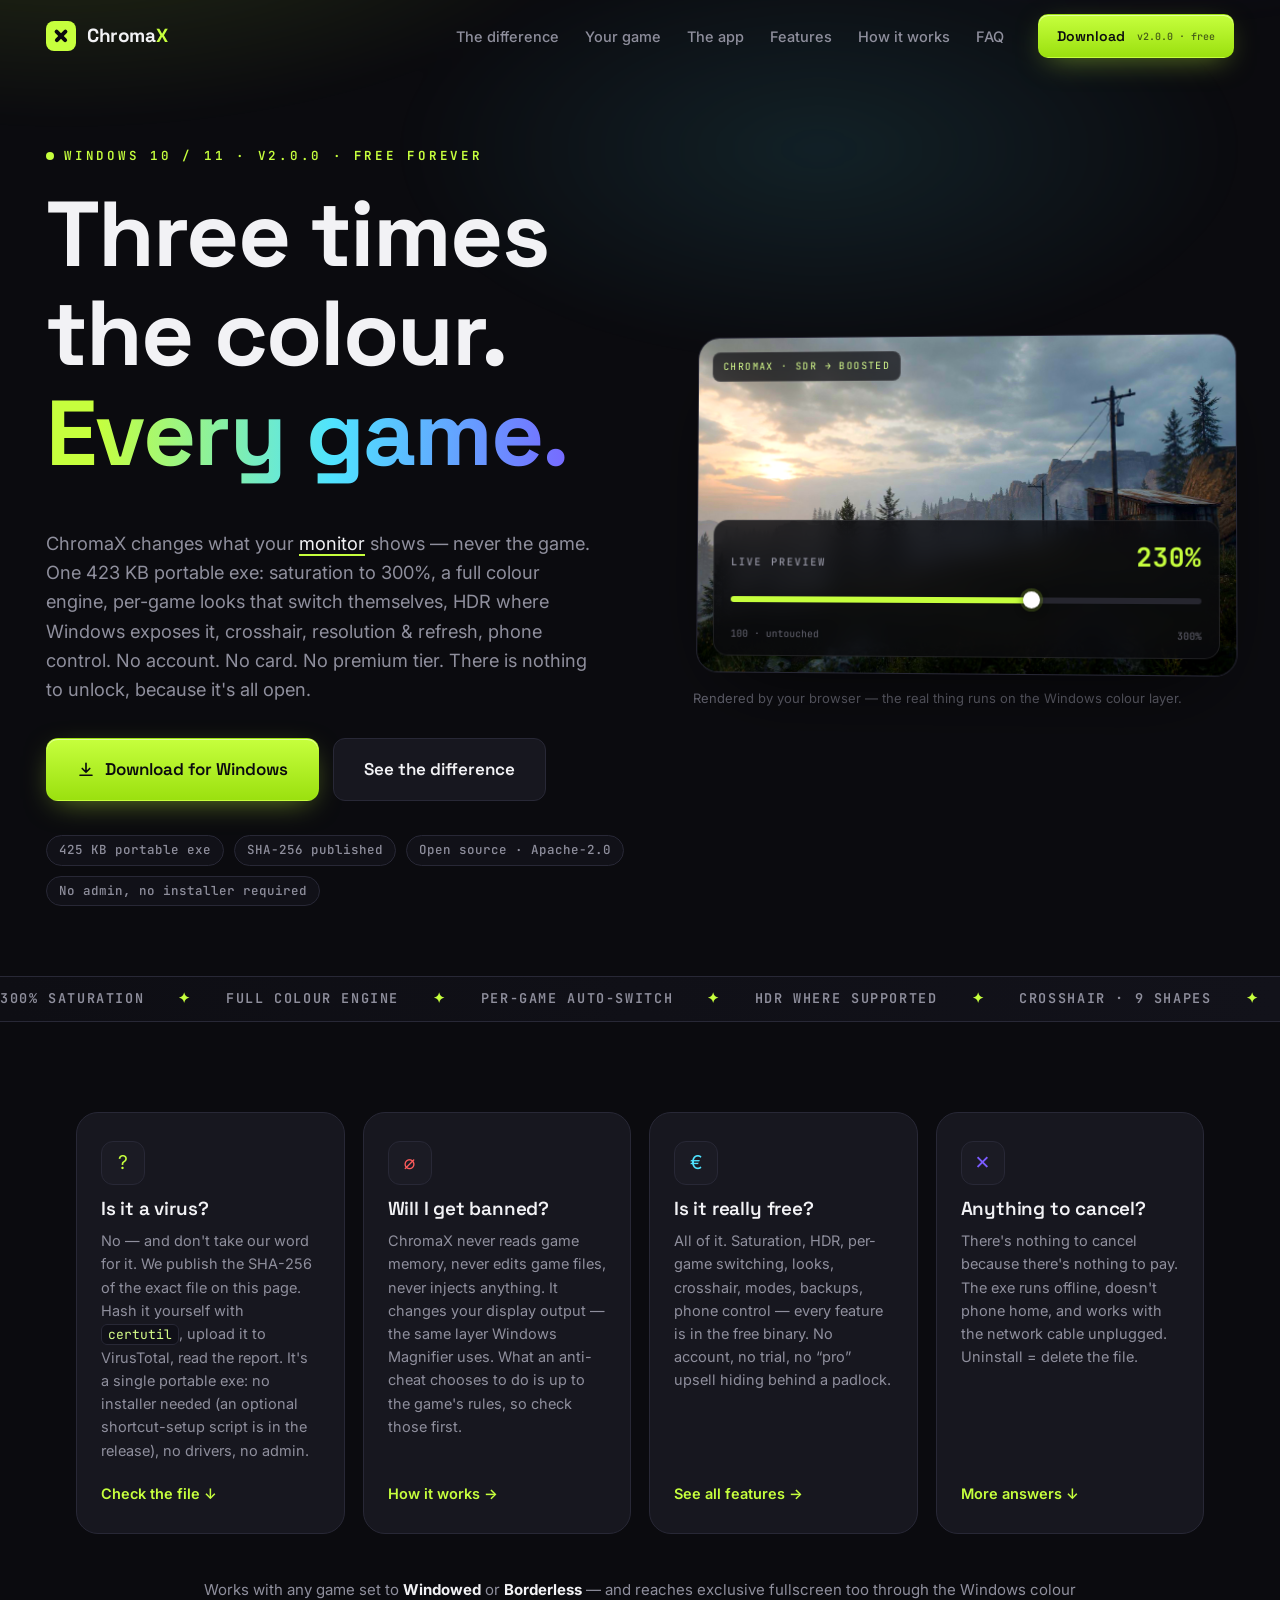
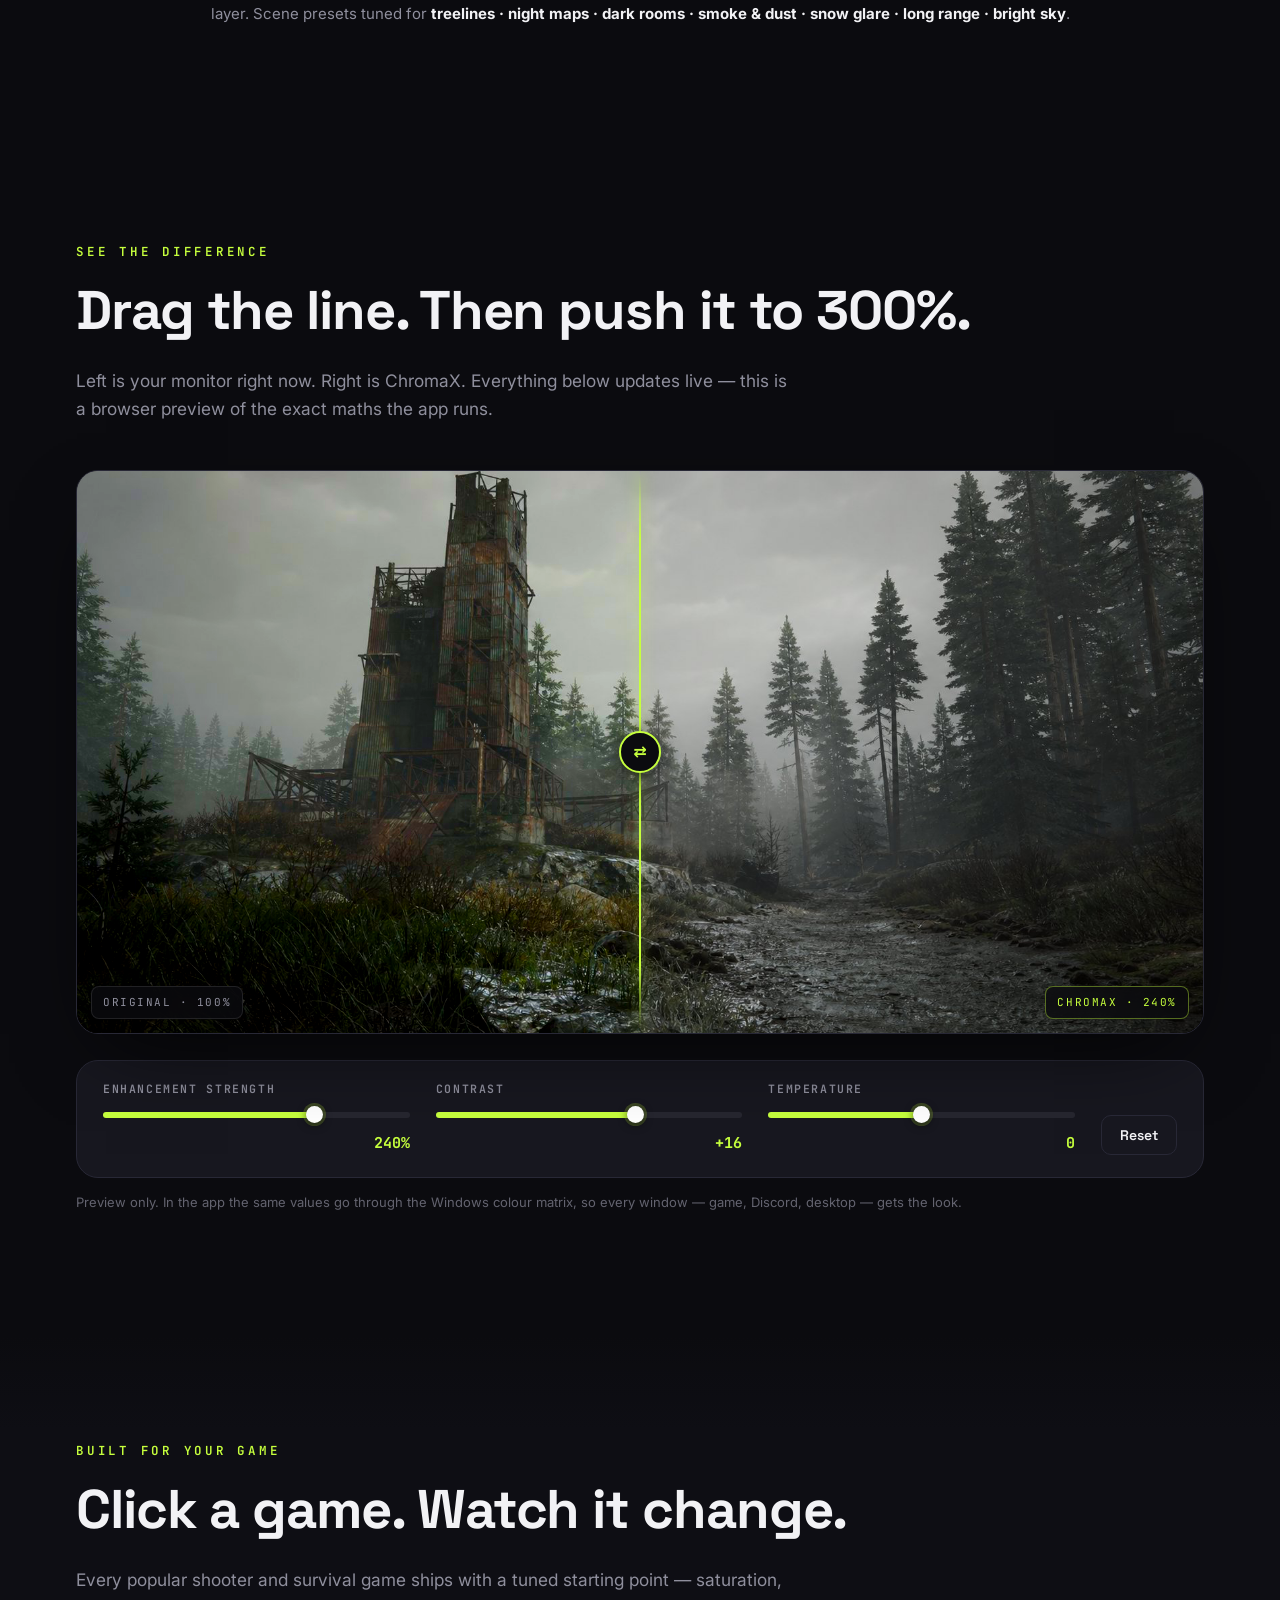
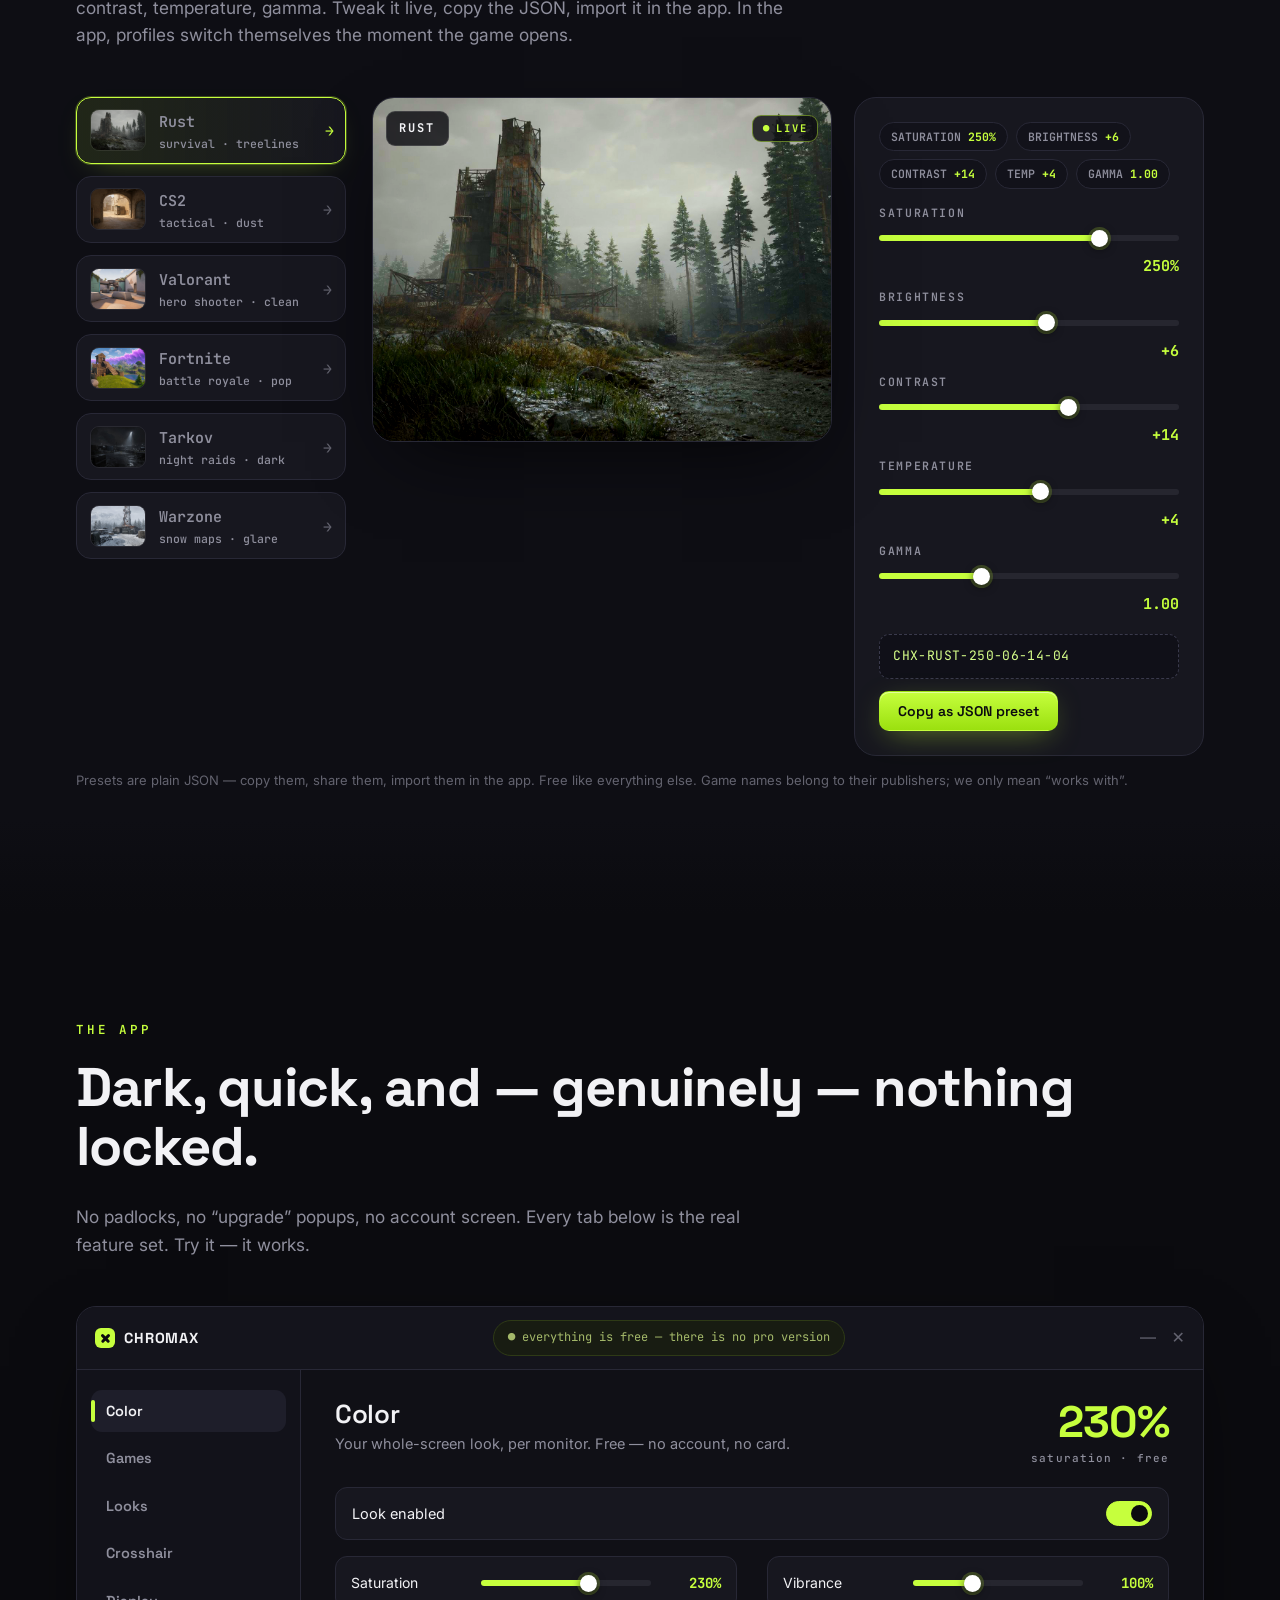
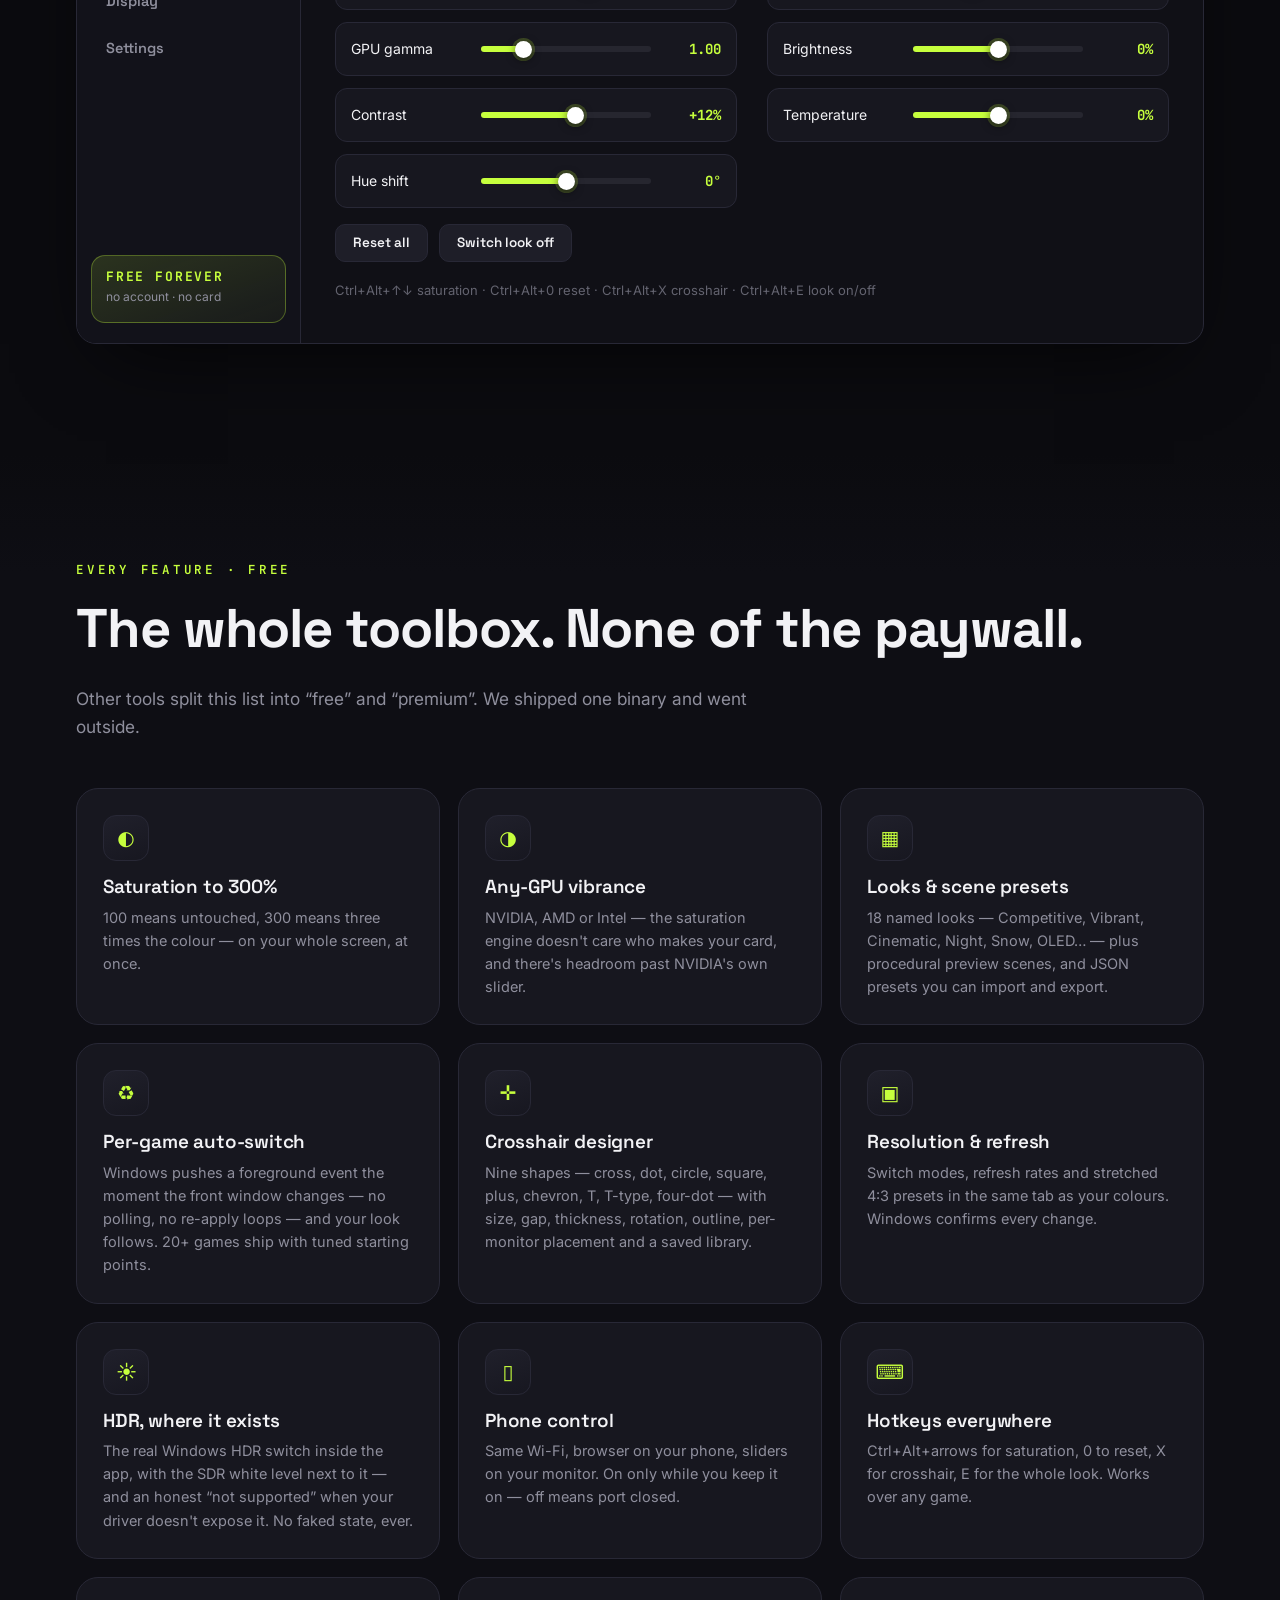
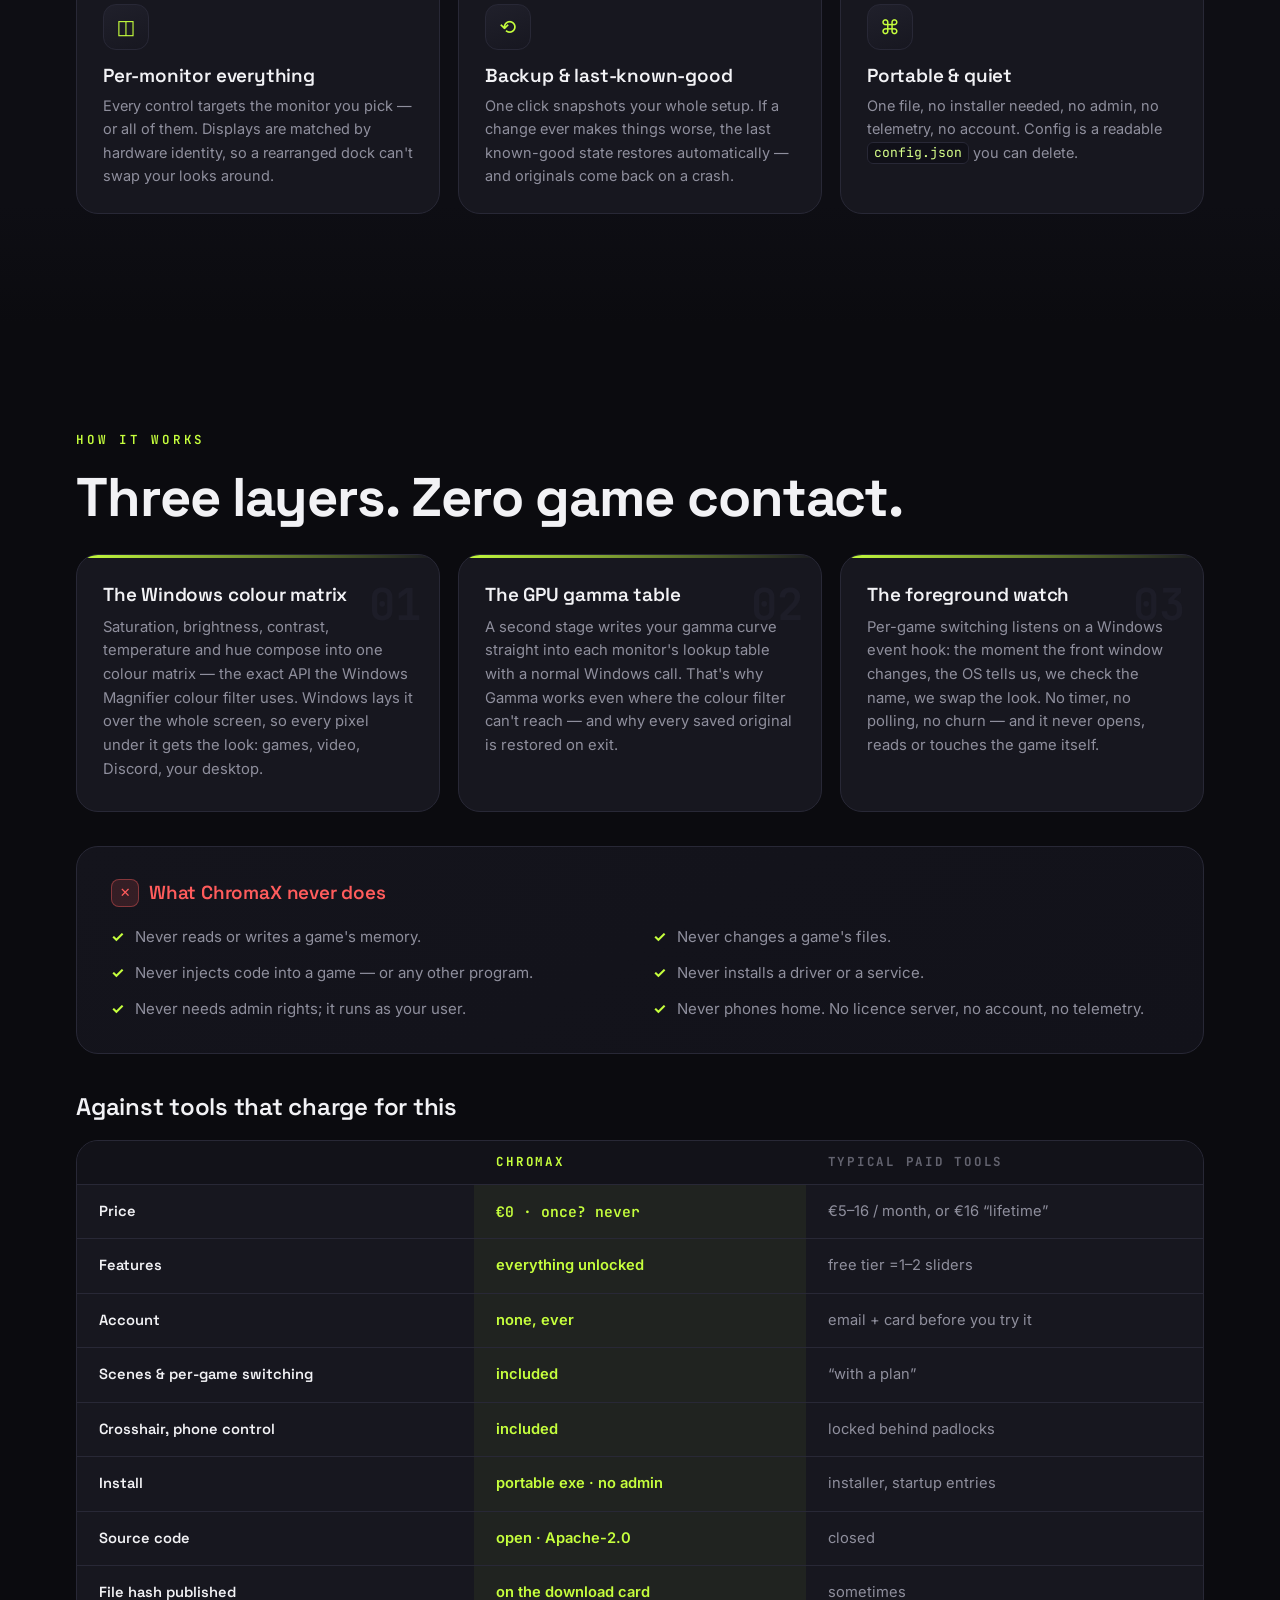
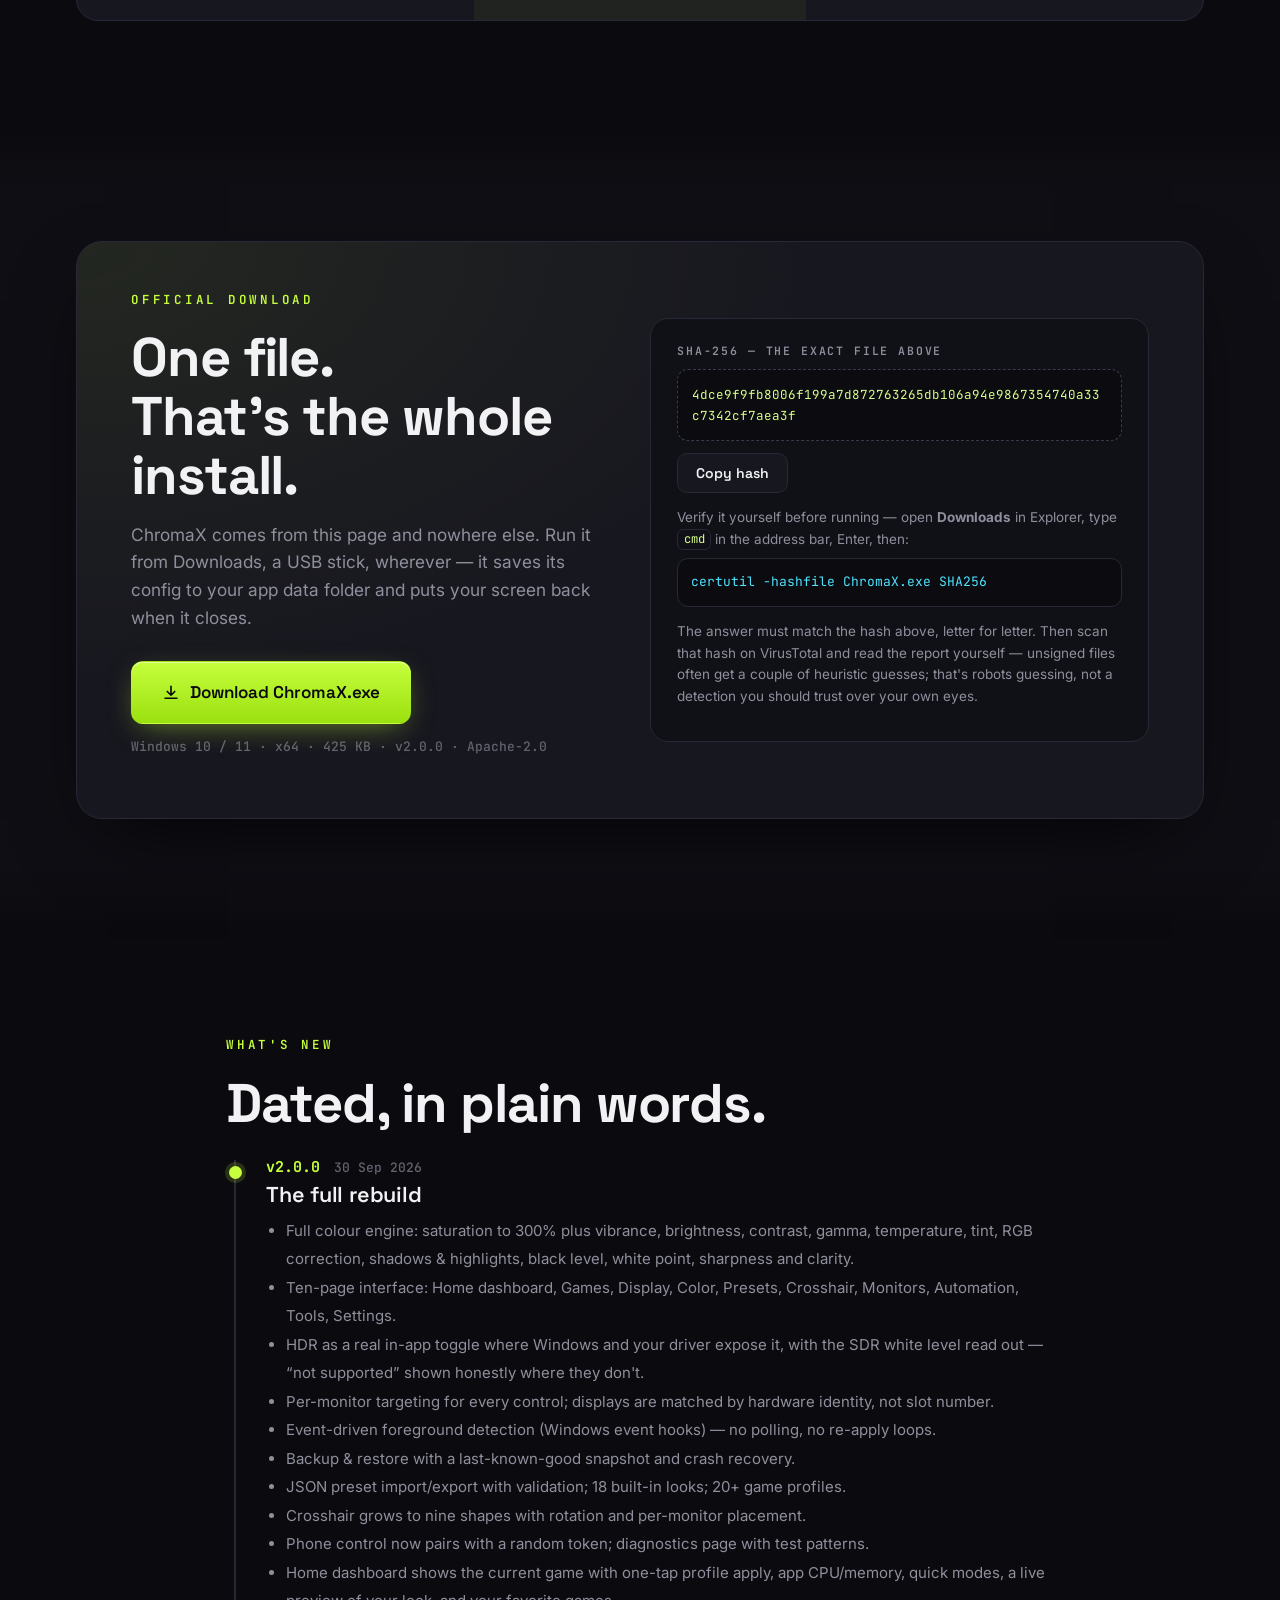
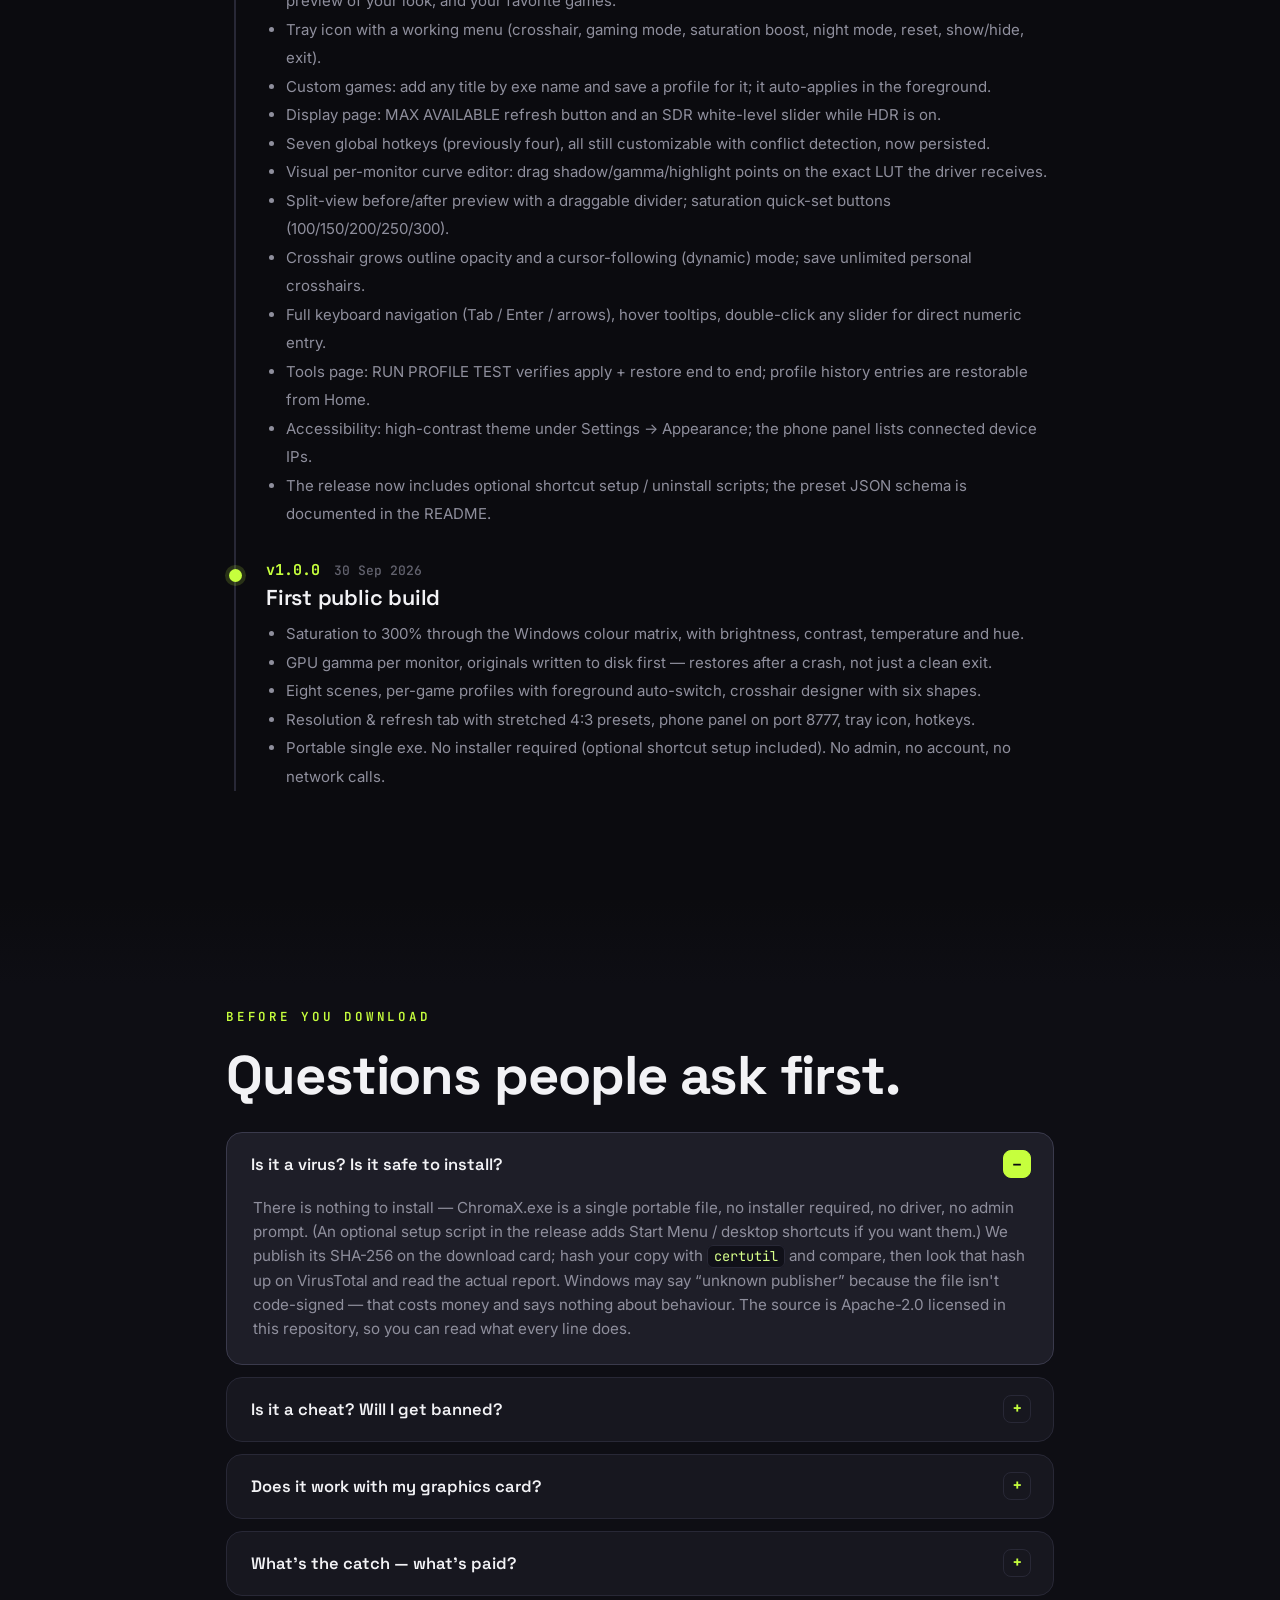
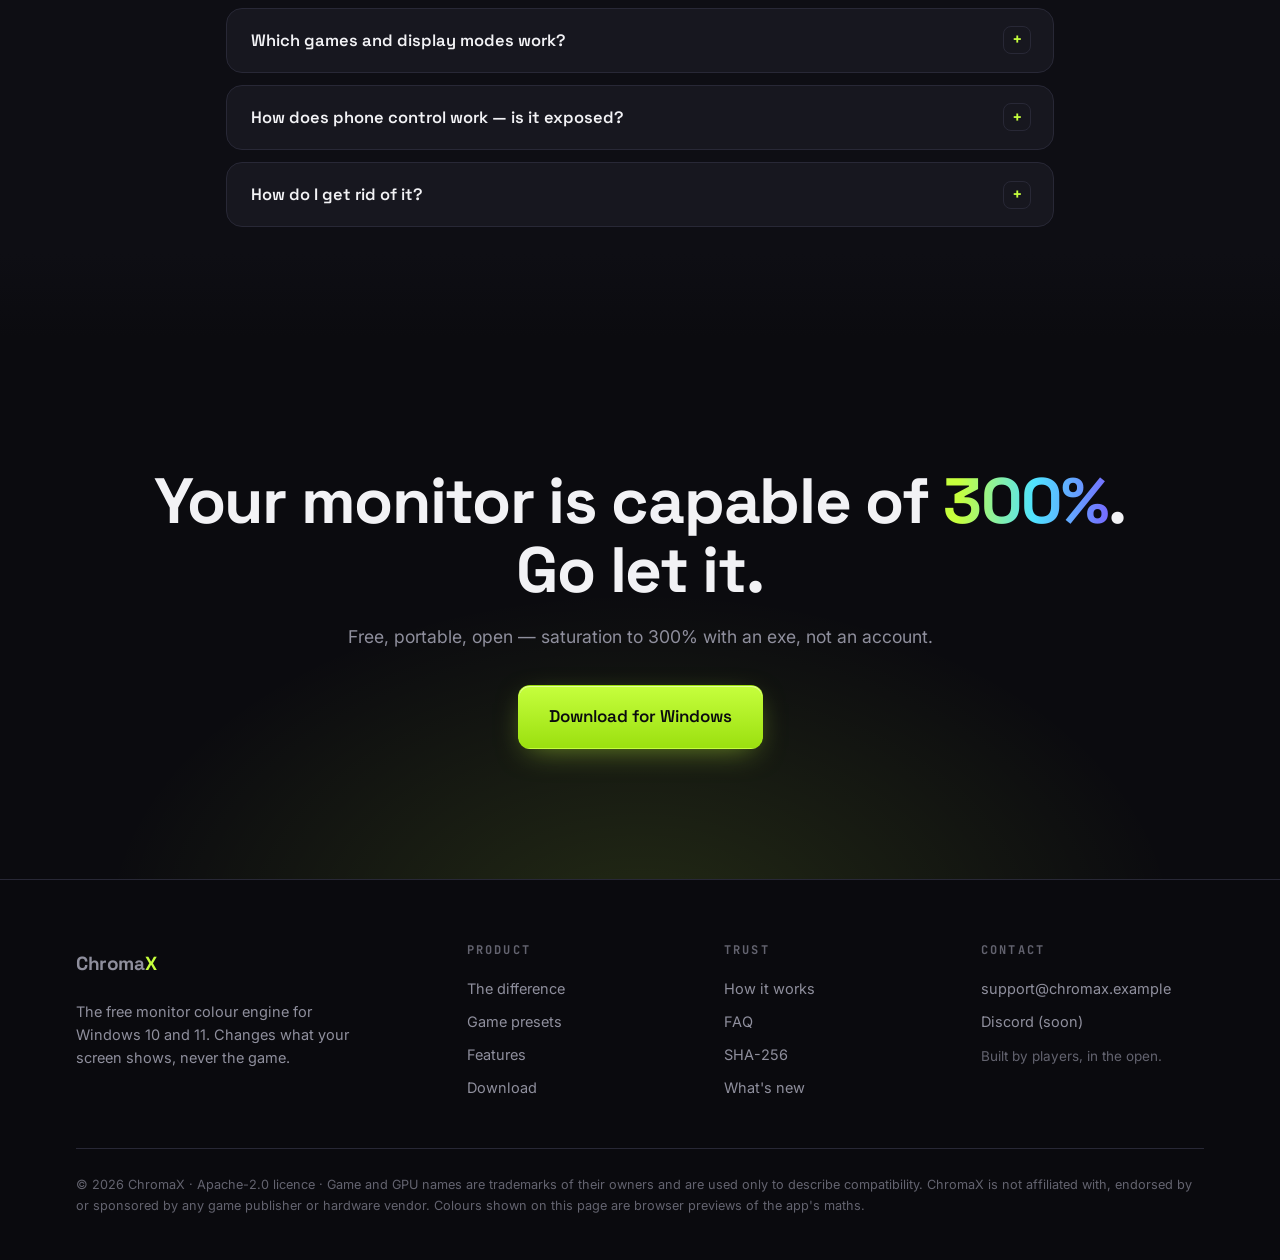
==== commit 3a0a1310: "Round-5 spec gaps: high-contrast theme, phone connected-device list, optional shortcut setup scripts" ====
--- a/site/index.html
+++ b/site/index.html
@@ -3,10 +3,10 @@
 <head>
 <meta charset="utf-8">
 <meta name="viewport" content="width=device-width, initial-scale=1">
-<title>PlexusX — Free Windows Gaming Display &amp; Visual Optimization Center</title>
-<meta name="description" content="PlexusX is a free, high-performance Windows gaming display and visual control center: 300% saturation, smart vibrance, hardware gamma ramps, 20+ game profiles, desktop crosshair, stretched 4:3 modes, and LAN phone remote. Anti-cheat safe. No account, no premium.">
-<meta property="og:title" content="PlexusX — Your Display. Your Colors. Your Games.">
-<meta property="og:description" content="Free gaming display and visual optimizer for Windows 10/11. Anti-cheat safe, no injection, zero telemetry.">
+<title>ChromaX — 300% saturation for every game · free monitor colour for Windows</title>
+<meta name="description" content="ChromaX pushes your screen to 300% saturation, with scenes, per-game looks, crosshair, resolution & refresh and phone control. One portable exe. No account, no card, no premium — ever.">
+<meta property="og:title" content="ChromaX — three times the colour. €0.">
+<meta property="og:description" content="Free monitor colour engine for Windows 10/11. Changes what your monitor shows, never the game.">
 <meta property="og:image" content="media/hero.jpg">
 <link rel="icon" href="data:image/svg+xml,%3Csvg xmlns='http://www.w3.org/2000/svg' viewBox='0 0 32 32'%3E%3Crect width='32' height='32' rx='7' fill='%23c6ff3d'/%3E%3Cpath d='M9 9l14 14M23 9L9 23' stroke='%230c0c10' stroke-width='4.5' stroke-linecap='round'/%3E%3C/svg%3E">
 <link rel="preconnect" href="https://fonts.googleapis.com">
@@ -19,22 +19,19 @@
 <!-- ══════════ NAV ══════════ -->
 <header class="nav" id="nav">
   <div class="nav-in">
-    <a class="brand" href="#top" aria-label="PlexusX home">
+    <a class="brand" href="#top" aria-label="ChromaX home">
       <span class="brand-mark" aria-hidden="true"></span>
-      <span class="brand-name">Plexus<b>X</b></span>
+      <span class="brand-name">Chroma<b>X</b></span>
     </a>
     <nav class="nav-links" aria-label="Main">
       <a href="#difference">The difference</a>
-      <a href="#games">Game profiles</a>
+      <a href="#games">Your game</a>
       <a href="#app">The app</a>
       <a href="#features">Features</a>
       <a href="#how">How it works</a>
       <a href="#faq">FAQ</a>
     </nav>
-    <div style="display:flex;gap:10px;align-items:center;">
-      <a class="btn btn-sm btn-ghost" href="download/PlexusX-Setup.exe" download="PlexusX-Setup.exe">Setup.exe</a>
-      <a class="btn btn-sm btn-primary" href="download/PlexusX.exe" download="PlexusX.exe">Portable.exe<span class="btn-sub">v2.0.0 · free</span></a>
-    </div>
+    <a class="btn btn-sm btn-primary" href="#download">Download<span class="btn-sub">v2.0.0 · free</span></a>
   </div>
 </header>
 
@@ -45,25 +42,24 @@
   <div class="hero-glow" aria-hidden="true"></div>
   <div class="hero-in">
     <div class="hero-copy">
-      <p class="eyebrow"><span class="pulse"></span>Windows 10 / 11 x64 · v2.0.0 · <b>100% Free Forever</b></p>
-      <h1>YOUR DISPLAY.<br>YOUR COLORS.<br><span class="grad">YOUR GAMES.</span></h1>
-      <p class="lead">A free, elite Windows gaming display and visual control center.
-        Pushes monitor saturation to <strong>300%</strong>, smart vibrance, hardware GPU gamma ramps,
-        per-game starting looks, desktop crosshair, stretched 4:3 presets, LAN phone control, and display diagnostics.
-        Zero memory hooking. Zero game file edits. Zero DLL injection. 100% Anti-Cheat Safe.</p>
+      <p class="eyebrow"><span class="pulse"></span>Windows 10 / 11 · v2.0.0 · <b>free forever</b></p>
+      <h1>Three&nbsp;times<br>the colour.<br><span class="grad">Every game.</span></h1>
+      <p class="lead">ChromaX changes what your <em>monitor</em> shows — never the game.
+        One 423&nbsp;KB portable exe: saturation to 300%, a full colour engine, per-game looks
+        that switch themselves, HDR where Windows exposes it, crosshair, resolution &amp;
+        refresh, phone control.
+        No account. No card. No premium tier. There is nothing to unlock, because it's all open.</p>
       <div class="hero-cta">
-        <a class="btn btn-primary btn-lg" href="download/PlexusX.exe" download="PlexusX.exe">
+        <a class="btn btn-primary btn-lg" href="#download">
           <svg viewBox="0 0 24 24" class="ico" aria-hidden="true"><path d="M12 3v12m0 0l-5-5m5 5l5-5M4 19h16"/></svg>
-          Download Portable (306 KB)</a>
-        <a class="btn btn-ghost btn-lg" href="download/PlexusX-Setup.exe" download="PlexusX-Setup.exe">
-          <svg viewBox="0 0 24 24" class="ico" aria-hidden="true"><path d="M4 16v1a3 3 0 003 3h10a3 3 0 003-3v-1m-4-8l-4-4m0 0L8 8m4-4v12"/></svg>
-          Download Setup (Installer)</a>
+          Download for Windows</a>
+        <a class="btn btn-ghost btn-lg" href="#difference">See the difference</a>
       </div>
       <ul class="chips">
-        <li>Portable &amp; Setup builds</li>
+        <li>425 KB portable exe</li>
         <li>SHA-256 published</li>
         <li>Open source · Apache-2.0</li>
-        <li>NVIDIA · AMD · Intel</li>
+        <li>No admin, no installer required</li>
       </ul>
     </div>
 
@@ -77,14 +73,14 @@
         <div class="hero-hud">
           <div class="hud-row">
             <span class="hud-label">LIVE PREVIEW</span>
-            <span class="hud-val mono" id="heroSatVal">240%</span>
-          </div>
-          <input class="range" type="range" min="100" max="300" value="240" id="heroSat" aria-label="Saturation preview">
-          <div class="hud-scale mono"><span>100 · neutral</span><span>300% application boost</span></div>
-        </div>
-        <span class="hud-badge mono">PLEXUSX · SDR &amp; HDR OPTIMIZED</span>
-      </div>
-      <p class="fineprint">Rendered by your browser — the actual application runs on the Windows Magnification &amp; GPU Gamma layer.</p>
+            <span class="hud-val mono" id="heroSatVal">230%</span>
+          </div>
+          <input class="range" type="range" min="100" max="300" value="230" id="heroSat" aria-label="Saturation preview">
+          <div class="hud-scale mono"><span>100 · untouched</span><span>300%</span></div>
+        </div>
+        <span class="hud-badge mono">CHROMAX · SDR → BOOSTED</span>
+      </div>
+      <p class="fineprint">Rendered by your browser — the real thing runs on the Windows colour layer.</p>
     </div>
   </div>
 </section>
@@ -92,14 +88,14 @@
 <!-- ══════════ MARQUEE ══════════ -->
 <div class="marquee" aria-hidden="true">
   <div class="marquee-track">
-    <span>300% saturation</span><i>✦</i><span>smart vibrance</span><i>✦</i><span>20+ game profiles</span><i>✦</i>
-    <span>desktop crosshair</span><i>✦</i><span>stretched 4:3 modes</span><i>✦</i><span>phone remote PIN</span><i>✦</i>
-    <span>GPU gamma ramps</span><i>✦</i><span>display test patterns</span><i>✦</i><span>zero telemetry</span><i>✦</i>
-    <span>crash restoration</span><i>✦</i><span>anti-cheat safe</span><i>✦</i><span>no accounts</span><i>✦</i>
-    <span>300% saturation</span><i>✦</i><span>smart vibrance</span><i>✦</i><span>20+ game profiles</span><i>✦</i>
-    <span>desktop crosshair</span><i>✦</i><span>stretched 4:3 modes</span><i>✦</i><span>phone remote PIN</span><i>✦</i>
-    <span>GPU gamma ramps</span><i>✦</i><span>display test patterns</span><i>✦</i><span>zero telemetry</span><i>✦</i>
-    <span>crash restoration</span><i>✦</i><span>anti-cheat safe</span><i>✦</i><span>no accounts</span><i>✦</i>
+    <span>300% saturation</span><i>✦</i><span>full colour engine</span><i>✦</i><span>per-game auto-switch</span><i>✦</i>
+    <span>HDR where supported</span><i>✦</i><span>crosshair · 9 shapes</span><i>✦</i><span>resolution &amp; refresh</span><i>✦</i>
+    <span>per-monitor control</span><i>✦</i><span>backup &amp; last-known-good</span><i>✦</i><span>phone control</span><i>✦</i>
+    <span>hotkeys</span><i>✦</i><span>zero accounts</span><i>✦</i><span>no telemetry</span><i>✦</i>
+    <span>300% saturation</span><i>✦</i><span>full colour engine</span><i>✦</i><span>per-game auto-switch</span><i>✦</i>
+    <span>HDR where supported</span><i>✦</i><span>crosshair · 9 shapes</span><i>✦</i><span>resolution &amp; refresh</span><i>✦</i>
+    <span>per-monitor control</span><i>✦</i><span>backup &amp; last-known-good</span><i>✦</i><span>phone control</span><i>✦</i>
+    <span>hotkeys</span><i>✦</i><span>zero accounts</span><i>✦</i><span>no telemetry</span><i>✦</i>
   </div>
 </div>
 
@@ -109,54 +105,55 @@
     <div class="quick-grid">
       <article class="qcard reveal">
         <div class="qico qico-safe">?</div>
-        <h3>Is it safe &amp; verified?</h3>
-        <p>Yes. We publish the exact SHA-256 hash for every release. Verify it yourself with
-          <code>certutil -hashfile PlexusX.exe SHA256</code> or inspect on VirusTotal.
-          Single standalone executable: no telemetry, no background service, no admin required.</p>
-        <a href="#download" class="alink">Verify SHA-256 sums ↓</a>
+        <h3>Is it a virus?</h3>
+        <p>No — and don't take our word for it. We publish the SHA-256 of the exact file
+          on this page. Hash it yourself with <code>certutil</code>, upload it to VirusTotal,
+          read the report. It's a single portable exe: no installer needed (an optional shortcut-setup script is in the release), no drivers, no admin.</p>
+        <a href="#download" class="alink">Check the file ↓</a>
       </article>
       <article class="qcard reveal">
-        <div class="qico qico-ban">🛡</div>
-        <h3>Is it Anti-Cheat Safe?</h3>
-        <p>PlexusX is 100% anti-cheat safe. It never injects DLLs, never hooks game processes,
-          and never reads or writes game memory. It operates through the legitimate Windows
-          Magnification API (<code>MagSetFullscreenColorEffect</code>) and GDI Gamma Ramps.</p>
-        <a href="#how" class="alink">How the architecture works →</a>
+        <div class="qico qico-ban">⌀</div>
+        <h3>Will I get banned?</h3>
+        <p>ChromaX never reads game memory, never edits game files, never injects anything.
+          It changes your display output — the same layer Windows Magnifier uses. What an
+          anti-cheat chooses to do is up to the game's rules, so check those first.</p>
+        <a href="#how" class="alink">How it works →</a>
       </article>
       <article class="qcard reveal">
         <div class="qico qico-euro">€</div>
-        <h3>Is it really completely free?</h3>
-        <p>Yes, all of it. Saturation 0-300%, vibrance, shadow/highlight curve shaping, 20+ game profiles,
-          crosshair overlay, resolution &amp; refresh manager, phone control, and diagnostics.
-          No trial, no paywall, no fake premium lock.</p>
-        <a href="#features" class="alink">Explore all features →</a>
+        <h3>Is it really free?</h3>
+        <p>All of it. Saturation, HDR, per-game switching, looks, crosshair, modes, backups, phone control —
+          every feature is in the free binary. No account, no trial, no “pro” upsell hiding
+          behind a padlock.</p>
+        <a href="#features" class="alink">See all features →</a>
       </article>
       <article class="qcard reveal">
         <div class="qico qico-x">✕</div>
-        <h3>Any background clutter?</h3>
-        <p>Zero clutter. Works offline with no internet required. All settings are saved locally to
-          <code>%APPDATA%\PlexusX</code> or portable folder. When you exit, all monitor gamma ramps
-          are instantly restored to hardware defaults.</p>
-        <a href="#faq" class="alink">Read the FAQ ↓</a>
+        <h3>Anything to cancel?</h3>
+        <p>There's nothing to cancel because there's nothing to pay. The exe runs offline,
+          doesn't phone home, and works with the network cable unplugged. Uninstall = delete
+          the file.</p>
+        <a href="#faq" class="alink">More answers ↓</a>
       </article>
     </div>
-    <p class="works-with reveal">Supports <b>NVIDIA GeForce</b>, <b>AMD Radeon</b>, and <b>Intel Arc / Iris</b> GPUs on Windows 10 &amp; 11.
-      Works across SDR, HDR, High-Refresh (144Hz–500Hz+), Ultrawide, and Stretched 4:3 monitors.</p>
+    <p class="works-with reveal">Works with any game set to <b>Windowed</b> or <b>Borderless</b> —
+      and reaches exclusive fullscreen too through the Windows colour layer. Scene presets tuned for
+      <b>treelines · night maps · dark rooms · smoke &amp; dust · snow glare · long range · bright sky</b>.</p>
   </div>
 </section>
 
 <!-- ══════════ DIFFERENCE / COMPARATOR ══════════ -->
 <section class="section" id="difference">
   <div class="wrap">
-    <p class="eyebrow reveal">INTERACTIVE COMPARATOR</p>
-    <h2 class="reveal">Drag the divider. Experience 300% saturation.</h2>
-    <p class="section-lead reveal">Left is neutral display output. Right is PlexusX with active game tuning.
-      Everything below updates live in real-time.</p>
+    <p class="eyebrow reveal">SEE THE DIFFERENCE</p>
+    <h2 class="reveal">Drag the line. Then push it to 300%.</h2>
+    <p class="section-lead reveal">Left is your monitor right now. Right is ChromaX.
+      Everything below updates live — this is a browser preview of the exact maths the app runs.</p>
 
     <div class="compare reveal" id="compare">
       <img class="compare-img" src="media/scene-rust.jpg" alt="Game scene, original colours">
       <div class="compare-after" id="compareAfter">
-        <img src="media/scene-rust.jpg" alt="Game scene with PlexusX applied" id="compareAfterImg">
+        <img src="media/scene-rust.jpg" alt="Game scene with ChromaX applied" id="compareAfterImg">
         <div class="hero-tint warm" id="cmpWarm" aria-hidden="true"></div>
         <div class="hero-tint cool" id="cmpCool" aria-hidden="true"></div>
       </div>
@@ -166,12 +163,12 @@
         <span class="handle-knob">⇄</span>
       </div>
       <span class="compare-tag tag-l mono">ORIGINAL · 100%</span>
-      <span class="compare-tag tag-r mono" id="cmpTag">PLEXUSX · 240%</span>
+      <span class="compare-tag tag-r mono" id="cmpTag">CHROMAX · 240%</span>
     </div>
 
     <div class="ctrl-bar reveal">
       <div class="ctrl">
-        <label for="cmpSat">Saturation</label>
+        <label for="cmpSat">Enhancement strength</label>
         <input class="range" type="range" min="100" max="300" value="240" id="cmpSat">
         <output class="mono" id="cmpSatVal">240%</output>
       </div>
@@ -187,17 +184,19 @@
       </div>
       <button class="btn btn-ghost btn-sm" id="cmpReset">Reset</button>
     </div>
-    <p class="fineprint reveal">Preview simulation. In the actual app, mathematical transformations are applied via hardware GPU gamma ramps and Windows color matrices.</p>
+    <p class="fineprint reveal">Preview only. In the app the same values go through the Windows colour matrix,
+      so every window — game, Discord, desktop — gets the look.</p>
   </div>
 </section>
 
 <!-- ══════════ GAME GALLERY ══════════ -->
 <section class="section section-alt" id="games">
   <div class="wrap">
-    <p class="eyebrow reveal">PER-GAME PROFILES</p>
-    <h2 class="reveal">20+ Built-In Games. Automatic Switching.</h2>
-    <p class="section-lead reveal">Pre-tuned starting profiles for competitive visibility and environmental clarity.
-      Automatically applies when the game is focused, and restores previous desktop settings when closed.</p>
+    <p class="eyebrow reveal">BUILT FOR YOUR GAME</p>
+    <h2 class="reveal">Click a game. Watch it change.</h2>
+    <p class="section-lead reveal">Every popular shooter and survival game ships with a tuned starting point —
+      saturation, contrast, temperature, gamma. Tweak it live, copy the JSON, import it in the app.
+      In the app, profiles switch themselves the moment the game opens.</p>
 
     <div class="gallery reveal">
       <div class="game-grid" id="gameGrid" role="tablist" aria-label="Game presets">
@@ -211,7 +210,7 @@
           <div class="hero-tint cool" id="stCool" aria-hidden="true"></div>
           <div class="stage-hud">
             <span class="mono" id="stageName">RUST</span>
-            <span class="stage-live">ACTIVE</span>
+            <span class="stage-live">LIVE</span>
           </div>
         </div>
 
@@ -244,32 +243,39 @@
               <output class="mono" id="stGamVal">1.00</output>
             </div>
           </div>
-        </div>
-      </div>
-    </div>
+          <div class="stage-actions">
+            <code class="preset-code mono" id="stCode">…</code>
+            <button class="btn btn-primary btn-sm" id="stCopy">Copy as JSON preset</button>
+          </div>
+        </div>
+      </div>
+    </div>
+    <p class="fineprint reveal">Presets are plain JSON — copy them, share them, import them in the app. Free like everything else.
+      Game names belong to their publishers; we only mean “works with”.</p>
   </div>
 </section>
 
 <!-- ══════════ APP MOCK ══════════ -->
 <section class="section" id="app">
   <div class="wrap">
-    <p class="eyebrow reveal">DESKTOP INTERFACE</p>
-    <h2 class="reveal">Pure Graphite. Fast. Nothing Locked.</h2>
-    <p class="section-lead reveal">Hand-crafted desktop interface designed for maximum readability, fast access, and near-zero CPU footprint.</p>
+    <p class="eyebrow reveal">THE APP</p>
+    <h2 class="reveal">Dark, quick, and — genuinely — nothing locked.</h2>
+    <p class="section-lead reveal">No padlocks, no “upgrade” popups, no account screen.
+      Every tab below is the real feature set. Try it — it works.</p>
 
     <div class="mock reveal" id="mock">
       <div class="mock-titlebar">
-        <span class="mock-logo"><span class="brand-mark sm"></span>PLEXUSX</span>
-        <span class="mock-toast mono" id="mockToast">● v2.0.0 · everything unlocked · no pro tier</span>
+        <span class="mock-logo"><span class="brand-mark sm"></span>CHROMAX</span>
+        <span class="mock-toast mono" id="mockToast">● everything is free — there is no pro version</span>
         <span class="mock-cap"><i>—</i><i>✕</i></span>
       </div>
       <div class="mock-body">
         <aside class="mock-side" id="mockSide">
-          <button class="mock-side-item active" data-tab="display">Dashboard</button>
-          <button class="mock-side-item" data-tab="games">Game looks</button>
-          <button class="mock-side-item" data-tab="scenes">Presets</button>
+          <button class="mock-side-item active" data-tab="display">Color</button>
+          <button class="mock-side-item" data-tab="games">Games</button>
+          <button class="mock-side-item" data-tab="scenes">Looks</button>
           <button class="mock-side-item" data-tab="cross">Crosshair</button>
-          <button class="mock-side-item" data-tab="modes">Display Modes</button>
+          <button class="mock-side-item" data-tab="modes">Display</button>
           <button class="mock-side-item" data-tab="settings">Settings</button>
           <div class="mock-free">
             <b>FREE FOREVER</b>
@@ -282,60 +288,65 @@
           <div class="mock-tab active" data-tab="display">
             <div class="mock-head">
               <div>
-                <h3>Global Color Engine</h3>
-                <p>Whole-screen visual optimization across games, videos, and desktop.</p>
+                <h3>Color</h3>
+                <p>Your whole-screen look, per monitor. Free — no account, no card.</p>
               </div>
-              <div class="mock-readout"><b id="mockSatOut">240%</b><span>saturation · active</span></div>
-            </div>
-            <div class="mock-toggle-row"><span>Engine Active</span><button class="sw on" id="mockMaster" aria-pressed="true"><i></i></button></div>
+              <div class="mock-readout"><b id="mockSatOut">230%</b><span>saturation · free</span></div>
+            </div>
+            <div class="mock-toggle-row"><span>Look enabled</span><button class="sw on" id="mockMaster" aria-pressed="true"><i></i></button></div>
             <div class="mock-grid">
               <label class="mock-slider"><span>Saturation</span>
-                <input class="range" type="range" min="100" max="300" value="240" id="mockSat"><output class="mono">240%</output></label>
+                <input class="range" type="range" min="100" max="300" value="230" id="mockSat"><output class="mono">230%</output></label>
+              <label class="mock-slider"><span>Vibrance</span>
+                <input class="range" type="range" min="0" max="300" value="100"><output class="mono">100%</output></label>
               <label class="mock-slider"><span>GPU gamma</span>
-                <input class="range" type="range" min="60" max="240" value="95"><output class="mono">0.95</output></label>
+                <input class="range" type="range" min="60" max="240" value="100"><output class="mono">1.00</output></label>
               <label class="mock-slider"><span>Brightness</span>
-                <input class="range" type="range" min="-100" max="100" value="5"><output class="mono">+5%</output></label>
+                <input class="range" type="range" min="-100" max="100" value="0"><output class="mono">0%</output></label>
               <label class="mock-slider"><span>Contrast</span>
-                <input class="range" type="range" min="-100" max="100" value="14"><output class="mono">+14%</output></label>
+                <input class="range" type="range" min="-100" max="100" value="12"><output class="mono">+12%</output></label>
               <label class="mock-slider"><span>Temperature</span>
-                <input class="range" type="range" min="-100" max="100" value="0"><output class="mono">6500K</output></label>
-              <label class="mock-slider"><span>Clarity / Dehaze</span>
-                <input class="range" type="range" min="-60" max="60" value="15"><output class="mono">+15%</output></label>
-            </div>
-            <div class="mock-btns"><button class="mbtn primary">Apply Profile</button><button class="mbtn">Reset to Neutral</button></div>
-            <p class="mock-hint">Hotkeys: Ctrl+Alt+↑↓ saturation · Ctrl+Alt+0 reset · Ctrl+Alt+X crosshair · Ctrl+Alt+E engine on/off</p>
+                <input class="range" type="range" min="-100" max="100" value="0"><output class="mono">0%</output></label>
+              <label class="mock-slider"><span>Hue shift</span>
+                <input class="range" type="range" min="-60" max="60" value="0"><output class="mono">0°</output></label>
+            </div>
+            <div class="mock-btns"><button class="mbtn">Reset all</button><button class="mbtn">Switch look off</button></div>
+            <p class="mock-hint">Ctrl+Alt+↑↓ saturation · Ctrl+Alt+0 reset · Ctrl+Alt+X crosshair · Ctrl+Alt+E look on/off</p>
           </div>
 
           <!-- GAMES -->
           <div class="mock-tab" data-tab="games">
-            <div class="mock-head"><div><h3>Game Profiles</h3><p>Per-game auto-detection. Switches look when game launches.</p></div></div>
-            <div class="mock-toggle-row"><span>Auto-detect active foreground</span><button class="sw on" aria-pressed="true"><i></i></button></div>
-            <p class="mock-div">BUILT-IN PROFILES</p>
-            <div class="mock-row sel"><span class="dot"></span>Rust · RustClient.exe · Mode: Competitive</div>
-            <div class="mock-row"><span class="dot"></span>Counter-Strike 2 · cs2.exe · Mode: Competitive</div>
-            <div class="mock-row"><span class="dot"></span>Valorant · VALORANT-Win64-Shipping.exe · Mode: High Contrast</div>
-            <div class="mock-row"><span class="dot"></span>Escape From Tarkov · EscapeFromTarkov.exe · Mode: Dark Room</div>
-            <div class="mock-row"><span class="dot"></span>Fortnite · FortniteClient-Win64-Shipping.exe · Mode: Colorful</div>
+            <div class="mock-head"><div><h3>Games</h3><p>One look per game. Switches itself the moment the game opens — event-driven, no polling.</p></div></div>
+            <div class="mock-toggle-row"><span>Switch automatically</span><button class="sw on" aria-pressed="true"><i></i></button></div>
+            <p class="mock-div">SAVED LOOKS</p>
+            <div class="mock-row sel"><span class="dot"></span>Desktop · always</div>
+            <div class="mock-row"><span class="dot"></span>Rust · RustClient.exe</div>
+            <div class="mock-row"><span class="dot"></span>CS2 · cs2.exe</div>
+            <div class="mock-row"><span class="dot"></span>Valorant · VALORANT-Win64-Shipping.exe</div>
+            <div class="mock-row"><span class="dot"></span>Tarkov · EscapeFromTarkov.exe</div>
+            <p class="mock-div">RUNNING NOW — CLICK TO ADD</p>
+            <div class="mock-row ghost">FortniteClient-Win64-Shipping.exe</div>
           </div>
 
           <!-- SCENES -->
           <div class="mock-tab" data-tab="scenes">
-            <div class="mock-head"><div><h3>Looks Library</h3><p>Instant starting points for competitive visibility and environmental calibration.</p></div></div>
+            <div class="mock-head"><div><h3>Looks</h3><p>One-click starting points — the same looks that ship in the app.</p></div></div>
             <div class="scene-chips" id="mockScenes">
-              <button class="chip" data-sat="185">Competitive</button>
-              <button class="chip" data-sat="300">Ultra 300%</button>
-              <button class="chip" data-sat="235">Night Ops</button>
-              <button class="chip" data-sat="190">Snow Glare</button>
-              <button class="chip" data-sat="270">Smoke &amp; Dust</button>
-              <button class="chip" data-sat="220">Dark Room</button>
-              <button class="chip" data-sat="190">Bright Sky</button>
-              <button class="chip" data-sat="175">OLED Punch</button>
-            </div>
+              <button class="chip" data-sat="100">Default</button>
+              <button class="chip" data-sat="165">Competitive</button>
+              <button class="chip" data-sat="240">Vibrant</button>
+              <button class="chip" data-sat="150">Cinematic</button>
+              <button class="chip" data-sat="120">Night</button>
+              <button class="chip" data-sat="190">Forest</button>
+              <button class="chip" data-sat="140">Snow</button>
+              <button class="chip" data-sat="180">High Contrast</button>
+            </div>
+            <p class="mock-hint">Click a scene — the Display tab follows it, exactly like the real app.</p>
           </div>
 
           <!-- CROSSHAIR -->
           <div class="mock-tab" data-tab="cross">
-            <div class="mock-head"><div><h3>Desktop Crosshair Overlay</h3><p>Drawn on top of your screen, click-through, zero game hooking.</p></div></div>
+            <div class="mock-head"><div><h3>Crosshair</h3><p>Drawn on top of your screen, not inside the game.</p></div></div>
             <div class="mock-toggle-row"><span>Crosshair overlay</span><button class="sw on" id="xhToggle" aria-pressed="true"><i></i></button></div>
             <div class="cross-preview" id="crossPreview">
               <img src="media/scene-cs2.jpg" alt="">
@@ -346,31 +357,35 @@
               <button class="shape" data-shape="dot">Dot</button>
               <button class="shape" data-shape="both">Cross+dot</button>
               <button class="shape" data-shape="circle">Circle</button>
+              <button class="shape" data-shape="square">Square</button>
+              <button class="shape" data-shape="t">T</button>
               <button class="shape" data-shape="chevron">Chevron</button>
+              <button class="shape" data-shape="fours">Four dot</button>
             </div>
           </div>
 
           <!-- MODES -->
           <div class="mock-tab" data-tab="modes">
-            <div class="mock-head"><div><h3>Resolution &amp; Refresh Manager</h3><p>Manage resolutions, max Hz, and stretched 4:3 modes.</p></div></div>
-            <div class="mock-mode-now mono">Now: 2560×1440 @ 280 Hz (native)</div>
-            <div class="mock-row sel"><span class="dot"></span>2560×1440 @ 280 Hz · Native 16:9</div>
-            <div class="mock-row">1440×1080 @ 280 Hz · 4:3 stretched</div>
-            <div class="mock-row">1280×960 @ 280 Hz · 4:3 stretched</div>
-            <div class="mock-row">1920×1080 @ 280 Hz · 16:9</div>
-            <div class="mock-btns"><button class="mbtn primary">Apply mode</button><button class="mbtn">Max Available Hz</button><button class="mbtn">Reset Native</button></div>
+            <div class="mock-head"><div><h3>Display</h3><p>Per-monitor resolution, refresh, stretched 4:3, and the real HDR switch — tested before applied, rolled back on failure.</p></div></div>
+            <div class="mock-mode-now mono">Now: 1920×1080 @ 144 Hz (native)</div>
+            <div class="mock-row">2560×1440 @ 165 Hz · 16:9</div>
+            <div class="mock-row sel"><span class="dot"></span>1440×1080 @ 144 Hz · 4:3 stretched</div>
+            <div class="mock-row">1280×960 @ 144 Hz · 4:3 stretched</div>
+            <div class="mock-row">1920×1080 @ 240 Hz · 16:9</div>
+            <div class="mock-btns"><button class="mbtn primary">Apply mode</button><button class="mbtn">Back to native</button><button class="mbtn">HDR toggle — where supported</button></div>
+            <p class="mock-hint">Windows asks you to keep a new mode — or it reverts, same as Settings.</p>
           </div>
 
           <!-- SETTINGS -->
           <div class="mock-tab" data-tab="settings">
-            <div class="mock-head"><div><h3>Settings &amp; Remote</h3><p>Zero telemetry, startup, and phone control.</p></div></div>
+            <div class="mock-head"><div><h3>Settings</h3><p>Everything is on by default. Nothing is locked.</p></div></div>
             <div class="mock-toggle-row"><span>Start with Windows</span><button class="sw" aria-pressed="false"><i></i></button></div>
-            <div class="mock-toggle-row"><span>LAN Phone Remote (Port 8777)</span><button class="sw on" aria-pressed="true"><i></i></button></div>
-            <div class="mock-url mono">http://192.168.1.100:8777 (PIN: 8492) <button class="mbtn tiny" id="copyUrl">Copy link</button></div>
-            <p class="mock-div">ABOUT PLEXUSX</p>
-            <p class="mock-about">PlexusX v2.0.0 · Windows 10/11 x64 · 100% Free Open Source.<br>
-              Zero telemetry · No account · No cloud requirement · Local config only.<br>
-              Anti-cheat safe: Legit Windows Magnification &amp; GDI Gamma APIs only.</p>
+            <div class="mock-toggle-row"><span>Phone panel on this Wi-Fi</span><button class="sw on" aria-pressed="true"><i></i></button></div>
+            <div class="mock-url mono">http://192.168.1.24:8777 <button class="mbtn tiny" id="copyUrl">Copy link</button></div>
+            <p class="mock-div">ABOUT</p>
+            <p class="mock-about">ChromaX v2.0.0 · Windows 10/11 · single portable exe · optional shortcut setup · no admin.<br>
+              No account, no telemetry, no phone-home. Settings live in a plain <code>config.json</code>; backups and a last-known-good snapshot restore your display after a crash.<br>
+              What it never does: read game memory · edit game files · inject code · install a driver.</p>
           </div>
 
         </div>
@@ -382,23 +397,24 @@
 <!-- ══════════ FEATURES ══════════ -->
 <section class="section section-alt" id="features">
   <div class="wrap">
-    <p class="eyebrow reveal">COMPLETE FEATURE SET</p>
-    <h2 class="reveal">The Complete Display Arsenal. Free.</h2>
-    <p class="section-lead reveal">Every tool included in one single, high-performance binary. Zero padlocks. Zero upgrade nags.</p>
+    <p class="eyebrow reveal">EVERY FEATURE · FREE</p>
+    <h2 class="reveal">The whole toolbox. None of the paywall.</h2>
+    <p class="section-lead reveal">Other tools split this list into “free” and “premium”.
+      We shipped one binary and went outside.</p>
 
     <div class="feat-grid">
-      <article class="feat reveal"><span class="fico">◐</span><h3>Saturation to 300%</h3><p>Neutral 100% to maximum 300% color boost. Applied smoothly over games, videos, and desktop.</p></article>
-      <article class="feat reveal"><span class="fico">◑</span><h3>Smart Vibrance Engine</h3><p>Rec.709-weighted smart saturation that boosts muted colors while preventing skin-tone oversaturation.</p></article>
-      <article class="feat reveal"><span class="fico">▦</span><h3>Hardware GPU Gamma Ramps</h3><p>Per-monitor 16-bit gamma ramps (0.40–2.50) with shadow toe lift, highlight compression, and black level adjustment.</p></article>
-      <article class="feat reveal"><span class="fico">♻</span><h3>20+ Per-Game Starting Profiles</h3><p>Rust, CS2, Fortnite, Valorant, Tarkov, PUBG, Apex, Warzone, DayZ, Helldivers, and more. Auto-detects foreground process.</p></article>
-      <article class="feat reveal"><span class="fico">✛</span><h3>Anti-Aliased Crosshair Overlay</h3><p>Layered click-through overlay with 4x supersampling. 8 shapes, customizable size, gap, thickness, center dot, and opacity.</p></article>
-      <article class="feat reveal"><span class="fico">▣</span><h3>Resolution &amp; Refresh Manager</h3><p>Switch resolutions, refresh rates (up to 500Hz+), and stretched 4:3 competitive presets with rollback safety.</p></article>
-      <article class="feat reveal"><span class="fico">☀</span><h3>HDR Optimization &amp; Guide</h3><p>Eliminate washed-out SDR-in-HDR colors. Detailed guidance on how Windows HDR mapping works.</p></article>
-      <article class="feat reveal"><span class="fico">▯</span><h3>Secure LAN Phone Remote</h3><p>Control monitor colors from your smartphone on local Wi-Fi. Random 4-digit pairing PIN prevents unauthorized access.</p></article>
-      <article class="feat reveal"><span class="fico">⌨</span><h3>Global Hotkeys</h3><p>Ctrl+Alt+arrows for saturation, 0 to reset, X for crosshair, E for engine toggle. Fully customizable.</p></article>
-      <article class="feat reveal"><span class="fico">◫</span><h3>Multi-Monitor Control</h3><p>Explicitly target Display 1, Display 2, or All Monitors. Interactive "Identify Displays" number overlay.</p></article>
-      <article class="feat reveal"><span class="fico">⟲</span><h3>Crash Recovery &amp; Backup</h3><p>Hardware gamma ramps backed up before any changes. Dirty flag detection restores defaults even if the PC loses power.</p></article>
-      <article class="feat reveal"><span class="fico">⌘</span><h3>Zero Telemetry Privacy</h3><p>100% offline. No analytics, no accounts, no tracking, no cloud dependencies. Configuration is plain INI &amp; JSON.</p></article>
+      <article class="feat reveal"><span class="fico">◐</span><h3>Saturation to 300%</h3><p>100 means untouched, 300 means three times the colour — on your whole screen, at once.</p></article>
+      <article class="feat reveal"><span class="fico">◑</span><h3>Any-GPU vibrance</h3><p>NVIDIA, AMD or Intel — the saturation engine doesn't care who makes your card, and there's headroom past NVIDIA's own slider.</p></article>
+      <article class="feat reveal"><span class="fico">▦</span><h3>Looks &amp; scene presets</h3><p>18 named looks — Competitive, Vibrant, Cinematic, Night, Snow, OLED… — plus procedural preview scenes, and JSON presets you can import and export.</p></article>
+      <article class="feat reveal"><span class="fico">♻</span><h3>Per-game auto-switch</h3><p>Windows pushes a foreground event the moment the front window changes — no polling, no re-apply loops — and your look follows. 20+ games ship with tuned starting points.</p></article>
+      <article class="feat reveal"><span class="fico">✛</span><h3>Crosshair designer</h3><p>Nine shapes — cross, dot, circle, square, plus, chevron, T, T-type, four-dot — with size, gap, thickness, rotation, outline, per-monitor placement and a saved library.</p></article>
+      <article class="feat reveal"><span class="fico">▣</span><h3>Resolution &amp; refresh</h3><p>Switch modes, refresh rates and stretched 4:3 presets in the same tab as your colours. Windows confirms every change.</p></article>
+      <article class="feat reveal"><span class="fico">☀</span><h3>HDR, where it exists</h3><p>The real Windows HDR switch inside the app, with the SDR white level next to it — and an honest “not supported” when your driver doesn't expose it. No faked state, ever.</p></article>
+      <article class="feat reveal"><span class="fico">▯</span><h3>Phone control</h3><p>Same Wi-Fi, browser on your phone, sliders on your monitor. On only while you keep it on — off means port closed.</p></article>
+      <article class="feat reveal"><span class="fico">⌨</span><h3>Hotkeys everywhere</h3><p>Ctrl+Alt+arrows for saturation, 0 to reset, X for crosshair, E for the whole look. Works over any game.</p></article>
+      <article class="feat reveal"><span class="fico">◫</span><h3>Per-monitor everything</h3><p>Every control targets the monitor you pick — or all of them. Displays are matched by hardware identity, so a rearranged dock can't swap your looks around.</p></article>
+      <article class="feat reveal"><span class="fico">⟲</span><h3>Backup &amp; last-known-good</h3><p>One click snapshots your whole setup. If a change ever makes things worse, the last known-good state restores automatically — and originals come back on a crash.</p></article>
+      <article class="feat reveal"><span class="fico">⌘</span><h3>Portable &amp; quiet</h3><p>One file, no installer needed, no admin, no telemetry, no account. Config is a readable <code>config.json</code> you can delete.</p></article>
     </div>
   </div>
 </section>
@@ -406,43 +422,59 @@
 <!-- ══════════ HOW IT WORKS ══════════ -->
 <section class="section" id="how">
   <div class="wrap">
-    <p class="eyebrow reveal">ARCHITECTURAL SAFETY</p>
-    <h2 class="reveal">Legitimate Windows APIs. Zero Game Interference.</h2>
+    <p class="eyebrow reveal">HOW IT WORKS</p>
+    <h2 class="reveal">Three layers. Zero game contact.</h2>
 
     <div class="how-grid">
       <article class="how-card reveal">
         <span class="how-num mono">01</span>
-        <h3>Windows Magnification Color Matrix</h3>
-        <p>Color saturation, vibrance, brightness, contrast, and color temperature are composed into a 4×5 color matrix
-          via the Windows Magnification API (<code>MagSetFullscreenColorEffect</code>) — the exact same OS layer used by the
-          official Windows Magnifier and color filters.</p>
+        <h3>The Windows colour matrix</h3>
+        <p>Saturation, brightness, contrast, temperature and hue compose into one colour matrix —
+          the exact API the Windows Magnifier colour filter uses. Windows lays it over the whole
+          screen, so every pixel under it gets the look: games, video, Discord, your desktop.</p>
       </article>
       <article class="how-card reveal">
         <span class="how-num mono">02</span>
-        <h3>Direct GPU Gamma Tables</h3>
-        <p>A second pipeline writes custom transfer curves directly into the GPU display lookup table with
-          <code>SetDeviceGammaRamp</code>. This provides shadow lift, highlight compression, and gamma correction without
-          touching game framebuffers or adding input lag.</p>
+        <h3>The GPU gamma table</h3>
+        <p>A second stage writes your gamma curve straight into each monitor's lookup table with a
+          normal Windows call. That's why Gamma works even where the colour filter can't reach —
+          and why every saved original is restored on exit.</p>
       </article>
       <article class="how-card reveal">
         <span class="how-num mono">03</span>
-        <h3>Safe Foreground Window Monitoring</h3>
-        <p>Profile auto-switching checks the frontmost window using <code>GetForegroundWindow</code> and
-          <code>QueryFullProcessImageNameW</code>. It never injects code, never opens process handles for writing,
-          and never touches game memory.</p>
+        <h3>The foreground watch</h3>
+        <p>Per-game switching listens on a Windows event hook: the moment the front window changes,
+          the OS tells us, we check the name, we swap the look. No timer, no polling, no churn —
+          and it never opens, reads or touches the game itself.</p>
       </article>
     </div>
 
     <div class="never reveal">
-      <h3>Strict Anti-Cheat &amp; Fair Play Guarantee</h3>
+      <h3>What ChromaX never does</h3>
       <ul>
-        <li>Never reads, writes, or scans game memory.</li>
-        <li>Never modifies game files or executables.</li>
-        <li>Never injects DLLs into any process.</li>
-        <li>Never installs kernel drivers or background services.</li>
-        <li>Never implements aimbot, recoil control, ESP, or wallhacks.</li>
-        <li>Never requires administrator rights — runs strictly in standard user mode.</li>
+        <li>Never reads or writes a game's memory.</li>
+        <li>Never changes a game's files.</li>
+        <li>Never injects code into a game — or any other program.</li>
+        <li>Never installs a driver or a service.</li>
+        <li>Never needs admin rights; it runs as your user.</li>
+        <li>Never phones home. No licence server, no account, no telemetry.</li>
       </ul>
+    </div>
+
+    <!-- comparison -->
+    <div class="vs reveal">
+      <h3>Against tools that charge for this</h3>
+      <div class="vs-table" role="table">
+        <div class="vs-row vs-head" role="row"><span role="columnheader"></span><span class="vs-us" role="columnheader">ChromaX</span><span role="columnheader">Typical paid tools</span></div>
+        <div class="vs-row" role="row"><span>Price</span><span class="vs-us mono">€0 · once? never</span><span>€5–16 / month, or €16 “lifetime”</span></div>
+        <div class="vs-row" role="row"><span>Features</span><span class="vs-us">everything unlocked</span><span>free tier =1–2 sliders</span></div>
+        <div class="vs-row" role="row"><span>Account</span><span class="vs-us">none, ever</span><span>email + card before you try it</span></div>
+        <div class="vs-row" role="row"><span>Scenes &amp; per-game switching</span><span class="vs-us">included</span><span>“with a plan”</span></div>
+        <div class="vs-row" role="row"><span>Crosshair, phone control</span><span class="vs-us">included</span><span>locked behind padlocks</span></div>
+        <div class="vs-row" role="row"><span>Install</span><span class="vs-us">portable exe · no admin</span><span>installer, startup entries</span></div>
+        <div class="vs-row" role="row"><span>Source code</span><span class="vs-us">open · Apache-2.0</span><span>closed</span></div>
+        <div class="vs-row" role="row"><span>File hash published</span><span class="vs-us">on the download card</span><span>sometimes</span></div>
+      </div>
     </div>
   </div>
 </section>
@@ -452,26 +484,80 @@
   <div class="wrap">
     <div class="dl reveal">
       <div class="dl-left">
-        <p class="eyebrow">OFFICIAL RELEASES</p>
-        <h2>Download PlexusX v2.0.0</h2>
-        <p class="section-lead">Choose your preferred build: portable standalone executable or setup installer with Desktop &amp; Start Menu shortcuts. Both are 100% free and open source.</p>
-        <div style="display:flex;gap:14px;flex-wrap:wrap;margin-bottom:20px;">
-          <a class="btn btn-primary btn-lg" href="download/PlexusX.exe" download="PlexusX.exe">
-            <svg viewBox="0 0 24 24" class="ico" aria-hidden="true"><path d="M12 3v12m0 0l-5-5m5 5l5-5M4 19h16"/></svg>
-            Download Portable EXE (317 KB)</a>
-          <a class="btn btn-ghost btn-lg" href="download/PlexusX-Setup.exe" download="PlexusX-Setup.exe">
-            <svg viewBox="0 0 24 24" class="ico" aria-hidden="true"><path d="M4 16v1a3 3 0 003 3h10a3 3 0 003-3v-1m-4-8l-4-4m0 0L8 8m4-4v12"/></svg>
-            Download Setup Installer (567 KB)</a>
-        </div>
-        <p class="dl-meta">Windows 10 / 11 x64 · NVIDIA · AMD · Intel · Apache-2.0</p>
+        <p class="eyebrow">OFFICIAL DOWNLOAD</p>
+        <h2>One file.<br>That's the whole install.</h2>
+        <p class="section-lead">ChromaX comes from this page and nowhere else. Run it from
+          Downloads, a USB stick, wherever — it saves its config to your app data folder and
+          puts your screen back when it closes.</p>
+        <a class="btn btn-primary btn-lg" href="download/ChromaX.exe" download="ChromaX.exe">
+          <svg viewBox="0 0 24 24" class="ico" aria-hidden="true"><path d="M12 3v12m0 0l-5-5m5 5l5-5M4 19h16"/></svg>
+          Download ChromaX.exe</a>
+        <p class="dl-meta">Windows 10 / 11 · x64 · 425 KB · v2.0.0 · Apache-2.0</p>
       </div>
       <div class="dl-right">
         <div class="hash-card">
-          <p class="hash-label">SHA-256 Checksums</p>
-          <p style="font-size:12px;color:#8a8a9a;margin-bottom:4px;">PlexusX.exe (Portable):</p>
-          <code class="mono hash-val" style="word-break:break-all;display:block;margin-bottom:12px;">70084c22a88456c3d8a51e7d675fbf49b26ec4468e25dbb3bedb311e2a6b577e</code>
-          <p style="font-size:12px;color:#8a8a9a;margin-bottom:4px;">PlexusX-Setup.exe (Installer):</p>
-          <code class="mono hash-val" style="word-break:break-all;display:block;">7c75c59e0c88a6fbd8ff6a68fd66951c3c6ba21170cf9ad97aac8c240485d148</code>
+          <p class="hash-label">SHA-256 — the exact file above</p>
+          <code class="hash mono" id="sha">4dce9f9fb8006f199a7d872763265db106a94e9867354740a33c7342cf7aea3f</code>
+          <button class="btn btn-ghost btn-sm" id="copySha">Copy hash</button>
+          <p class="hash-note">Verify it yourself before running — open <b>Downloads</b> in Explorer,
+            type <code>cmd</code> in the address bar, Enter, then:</p>
+          <code class="cmd mono">certutil -hashfile ChromaX.exe SHA256</code>
+          <p class="hash-note">The answer must match the hash above, letter for letter. Then scan that
+            hash on VirusTotal and read the report yourself — unsigned files often get a couple of
+            heuristic guesses; that's robots guessing, not a detection you should trust over your own eyes.</p>
+        </div>
+      </div>
+    </div>
+  </div>
+</section>
+
+<!-- ══════════ WHAT'S NEW ══════════ -->
+<section class="section" id="changelog">
+  <div class="wrap narrow">
+    <p class="eyebrow reveal">WHAT'S NEW</p>
+    <h2 class="reveal">Dated, in plain words.</h2>
+
+    <div class="log reveal">
+      <div class="log-item">
+        <div class="log-meta"><b>v2.0.0</b><span>30 Sep 2026</span></div>
+        <div class="log-body">
+          <h3>The full rebuild</h3>
+          <ul>
+            <li>Full colour engine: saturation to 300% plus vibrance, brightness, contrast, gamma, temperature, tint, RGB correction, shadows &amp; highlights, black level, white point, sharpness and clarity.</li>
+            <li>Ten-page interface: Home dashboard, Games, Display, Color, Presets, Crosshair, Monitors, Automation, Tools, Settings.</li>
+            <li>HDR as a real in-app toggle where Windows and your driver expose it, with the SDR white level read out — “not supported” shown honestly where they don't.</li>
+            <li>Per-monitor targeting for every control; displays are matched by hardware identity, not slot number.</li>
+            <li>Event-driven foreground detection (Windows event hooks) — no polling, no re-apply loops.</li>
+            <li>Backup &amp; restore with a last-known-good snapshot and crash recovery.</li>
+            <li>JSON preset import/export with validation; 18 built-in looks; 20+ game profiles.</li>
+            <li>Crosshair grows to nine shapes with rotation and per-monitor placement.</li>
+            <li>Phone control now pairs with a random token; diagnostics page with test patterns.</li>
+            <li>Home dashboard shows the current game with one-tap profile apply, app CPU/memory, quick modes, a live preview of your look, and your favorite games.</li>
+            <li>Tray icon with a working menu (crosshair, gaming mode, saturation boost, night mode, reset, show/hide, exit).</li>
+            <li>Custom games: add any title by exe name and save a profile for it; it auto-applies in the foreground.</li>
+            <li>Display page: MAX AVAILABLE refresh button and an SDR white-level slider while HDR is on.</li>
+            <li>Seven global hotkeys (previously four), all still customizable with conflict detection, now persisted.</li>
+            <li>Visual per-monitor curve editor: drag shadow/gamma/highlight points on the exact LUT the driver receives.</li>
+            <li>Split-view before/after preview with a draggable divider; saturation quick-set buttons (100/150/200/250/300).</li>
+            <li>Crosshair grows outline opacity and a cursor-following (dynamic) mode; save unlimited personal crosshairs.</li>
+            <li>Full keyboard navigation (Tab / Enter / arrows), hover tooltips, double-click any slider for direct numeric entry.</li>
+            <li>Tools page: RUN PROFILE TEST verifies apply + restore end to end; profile history entries are restorable from Home.</li>
+            <li>Accessibility: high-contrast theme under Settings &rarr; Appearance; the phone panel lists connected device IPs.</li>
+            <li>The release now includes optional shortcut setup / uninstall scripts; the preset JSON schema is documented in the README.</li>
+          </ul>
+        </div>
+      </div>
+      <div class="log-item">
+        <div class="log-meta"><b>v1.0.0</b><span>30 Sep 2026</span></div>
+        <div class="log-body">
+          <h3>First public build</h3>
+          <ul>
+            <li>Saturation to 300% through the Windows colour matrix, with brightness, contrast, temperature and hue.</li>
+            <li>GPU gamma per monitor, originals written to disk first — restores after a crash, not just a clean exit.</li>
+            <li>Eight scenes, per-game profiles with foreground auto-switch, crosshair designer with six shapes.</li>
+            <li>Resolution &amp; refresh tab with stretched 4:3 presets, phone panel on port 8777, tray icon, hotkeys.</li>
+            <li>Portable single exe. No installer required (optional shortcut setup included). No admin, no account, no network calls.</li>
+          </ul>
         </div>
       </div>
     </div>
@@ -479,29 +565,75 @@
 </section>
 
 <!-- ══════════ FAQ ══════════ -->
-<section class="section" id="faq">
+<section class="section section-alt" id="faq">
   <div class="wrap narrow">
-    <p class="eyebrow reveal">FREQUENTLY ASKED QUESTIONS</p>
-    <h2 class="reveal">Everything you need to know.</h2>
+    <p class="eyebrow reveal">BEFORE YOU DOWNLOAD</p>
+    <h2 class="reveal">Questions people ask first.</h2>
 
     <div class="faq reveal">
       <details open>
-        <summary>Will I get banned by anti-cheat systems (BattlEye, EAC, VAC, Vanguard)?</summary>
-        <div><p>PlexusX operates exclusively on the desktop display output pipeline (Windows Magnification API and GPU hardware gamma ramps). It does not open game process handles for memory reading or writing, does not hook DirectX/Vulkan/OpenGL, does not inject DLLs, and does not touch game files. It functions in the exact same legal domain as your GPU control panel (NVIDIA Control Panel / AMD Adrenalin) or monitor physical OSD buttons.</p></div>
+        <summary>Is it a virus? Is it safe to install?</summary>
+        <div><p>There is nothing to install — ChromaX.exe is a single portable file, no installer required,
+          no driver, no admin prompt. (An optional setup script in the release adds Start Menu / desktop
+          shortcuts if you want them.) We publish its SHA-256 on the download card; hash your copy with
+          <code>certutil</code> and compare, then look that hash up on VirusTotal and read the actual
+          report. Windows may say “unknown publisher” because the file isn't code-signed — that costs
+          money and says nothing about behaviour. The source is Apache-2.0 licensed in this repository, so
+          you can read what every line does.</p></div>
       </details>
       <details>
-        <summary>Does it work with NVIDIA, AMD, and Intel GPUs?</summary>
-        <div><p>Yes. PlexusX automatically detects your GPU vendor (NVIDIA GeForce, AMD Radeon, Intel Arc / Iris) and interfaces directly with the standard Windows display APIs. It works identically across all modern GPUs.</p></div>
+        <summary>Is it a cheat? Will I get banned?</summary>
+        <div><p>It changes your monitor's colour pipeline, after the game has already drawn its frame.
+          It never reads game memory, never writes game files, never injects a DLL. That's the same
+          category as night-light filters, GPU control panels and monitor OSD settings. Whether some
+          anti-cheat tolerates <i>any</i> third-party program is the game publisher's call — check the
+          rules of the game you play. We'd rather tell you that straight than promise something
+          nobody can promise.</p></div>
       </details>
       <details>
-        <summary>How does the 300% Saturation Engine differ from GPU control panels?</summary>
-        <div><p>Standard GPU control panels typically limit digital vibrance to 100% or 200%. PlexusX allows scaling up to 300% application boost, combined with smart vibrance (which protects already saturated tones), shadow lift, highlight compression, and clarity S-curves for superior target visibility.</p></div>
+        <summary>Does it work with my graphics card?</summary>
+        <div><p>Yes: NVIDIA, AMD and Intel. The saturation, brightness, contrast and temperature run
+          on a Windows colour layer that doesn't care about your GPU vendor. Gamma runs through the
+          standard Windows gamma-ramp call on every display. HDR appears as a real on/off control
+          only when Windows and your driver expose it — otherwise the app says “not supported”
+          instead of showing a dead slider.</p></div>
       </details>
       <details>
-        <summary>How do I uninstall PlexusX?</summary>
-        <div><p>Simply close the application (which instantly restores all gamma ramps to hardware defaults) and delete the executable. If you used the installer, run Uninstall from Windows Settings &gt; Apps. To remove all local profiles, delete <code>%APPDATA%\PlexusX</code>.</p></div>
+        <summary>What's the catch — what's paid?</summary>
+        <div><p>Nothing. There is no paid tier. Scenes, per-game switching, crosshair, phone control,
+          resolution &amp; refresh — it's all in the free binary, because we never wrote the paywall
+          code in the first place. If you'd like to support it, tell someone about it.</p></div>
       </details>
-    </div>
+      <details>
+        <summary>Which games and display modes work?</summary>
+        <div><p>Any game in Windowed or Borderless windowed mode works through the colour matrix;
+          exclusive fullscreen games are reached too in most titles because Windows composites them.
+          For best results set your game to Borderless. HDR: use the button in the Modes tab to flip
+          Windows' own HDR switch — SDR colour math and HDR don't mix, so we keep them separate.</p></div>
+      </details>
+      <details>
+        <summary>How does phone control work — is it exposed?</summary>
+        <div><p>It's a tiny web server on port 8777 that only starts when you flip the toggle, and
+          stops when you flip it off. It binds to your network interface, so only devices on your own
+          Wi-Fi/LAN can reach it — the internet cannot. Still, treat your LAN like a place you trust,
+          and turn the panel off when you're done.</p></div>
+      </details>
+      <details>
+        <summary>How do I get rid of it?</summary>
+        <div><p>Close the app — your screen restores immediately. Delete ChromaX.exe. If you made a
+          config, delete <code>%APPDATA%\ChromaX</code>. That's every trace. There's no service, no
+          driver, no scheduled task unless you asked for Start with Windows (Settings tab).</p></div>
+      </details>
+    </div>
+  </div>
+</section>
+
+<!-- ══════════ FINAL CTA ══════════ -->
+<section class="final">
+  <div class="wrap">
+    <h2 class="reveal">Your monitor is capable of <span class="grad">300%</span>.<br>Go let it.</h2>
+    <p class="reveal">Free, portable, open — saturation to 300% with an exe, not an account.</p>
+    <a class="btn btn-primary btn-lg reveal" href="download/ChromaX.exe" download="ChromaX.exe">Download for Windows</a>
   </div>
 </section>
 
@@ -512,32 +644,38 @@
   <div class="wrap">
     <div class="foot-grid">
       <div>
-        <a class="brand" href="#top"><span class="brand-mark" aria-hidden="true"></span><span class="brand-name">Plexus<b>X</b></span></a>
-        <p>The free, elite gaming display control center for Windows 10 &amp; 11.</p>
+        <a class="brand" href="#top"><span class="brand-mark" aria-hidden="true"></span><span class="brand-name">Chroma<b>X</b></span></a>
+        <p>The free monitor colour engine for Windows 10 and 11. Changes what your screen shows,
+          never the game.</p>
       </div>
       <div>
         <h4>Product</h4>
         <a href="#difference">The difference</a>
-        <a href="#games">Game profiles</a>
+        <a href="#games">Game presets</a>
         <a href="#features">Features</a>
         <a href="#download">Download</a>
       </div>
       <div>
-        <h4>Integrity</h4>
-        <a href="#how">Anti-Cheat Safety</a>
+        <h4>Trust</h4>
+        <a href="#how">How it works</a>
         <a href="#faq">FAQ</a>
-        <a href="download/SHA256SUMS.txt">SHA-256 Sums</a>
+        <a href="#download">SHA-256</a>
+        <a href="#changelog">What's new</a>
       </div>
       <div>
-        <h4>Open Source</h4>
-        <a href="https://github.com/diamantmuqici-dotcom/PlexusX" target="_blank" rel="noopener">GitHub Repository</a>
-        <span class="foot-dim">Apache-2.0 License · Built with pride.</span>
-      </div>
-    </div>
-    <p class="foot-legal">© 2026 PlexusX · Apache-2.0 License · Game and hardware titles are trademarks of their respective owners and are mentioned only for compatibility purposes. PlexusX is an independent open-source project.</p>
+        <h4>Contact</h4>
+        <a href="mailto:support@chromax.example">support@chromax.example</a>
+        <a href="#" onclick="return false">Discord (soon)</a>
+        <span class="foot-dim">Built by players, in the open.</span>
+      </div>
+    </div>
+    <p class="foot-legal">© 2026 ChromaX · Apache-2.0 licence · Game and GPU names are trademarks of their
+      owners and are used only to describe compatibility. ChromaX is not affiliated with, endorsed by
+      or sponsored by any game publisher or hardware vendor. Colours shown on this page are browser
+      previews of the app's maths.</p>
   </div>
 </footer>
 
 <script src="assets/app.js"></script>
 </body>
-</html>+</html>
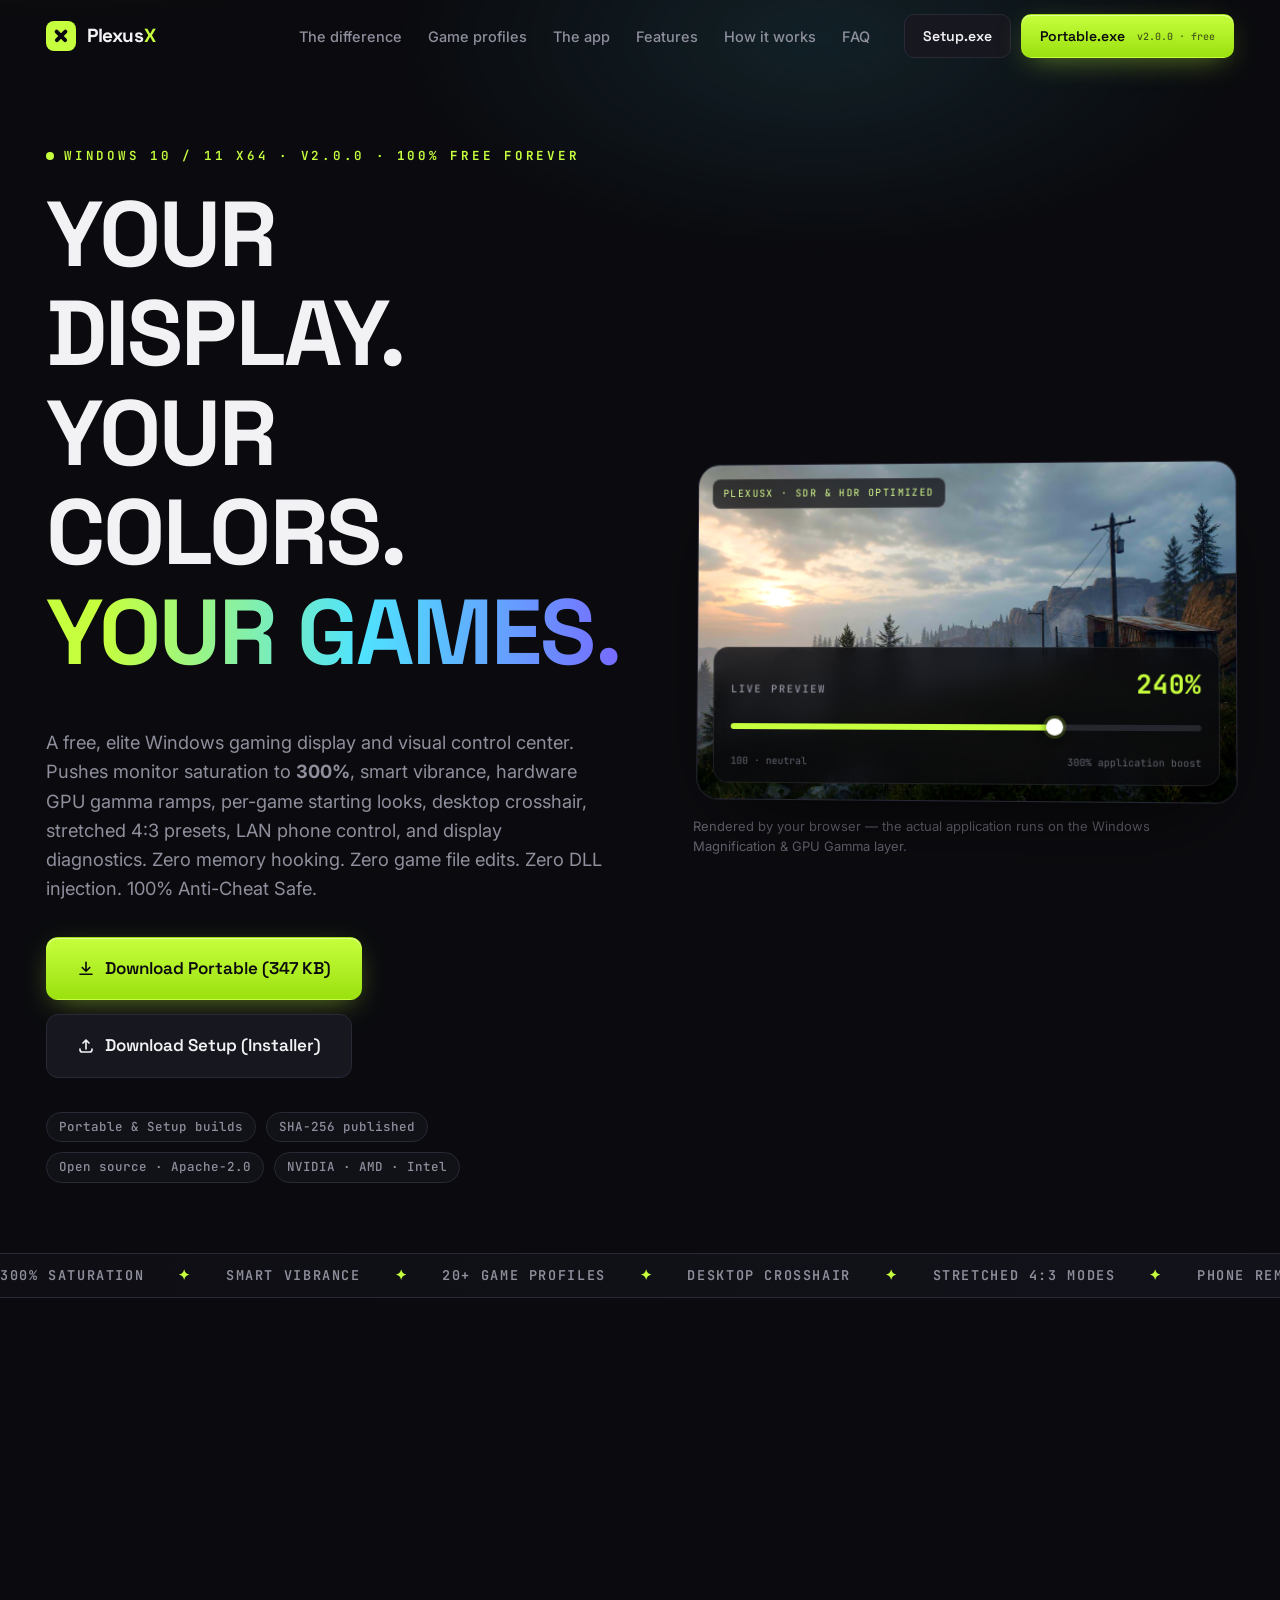
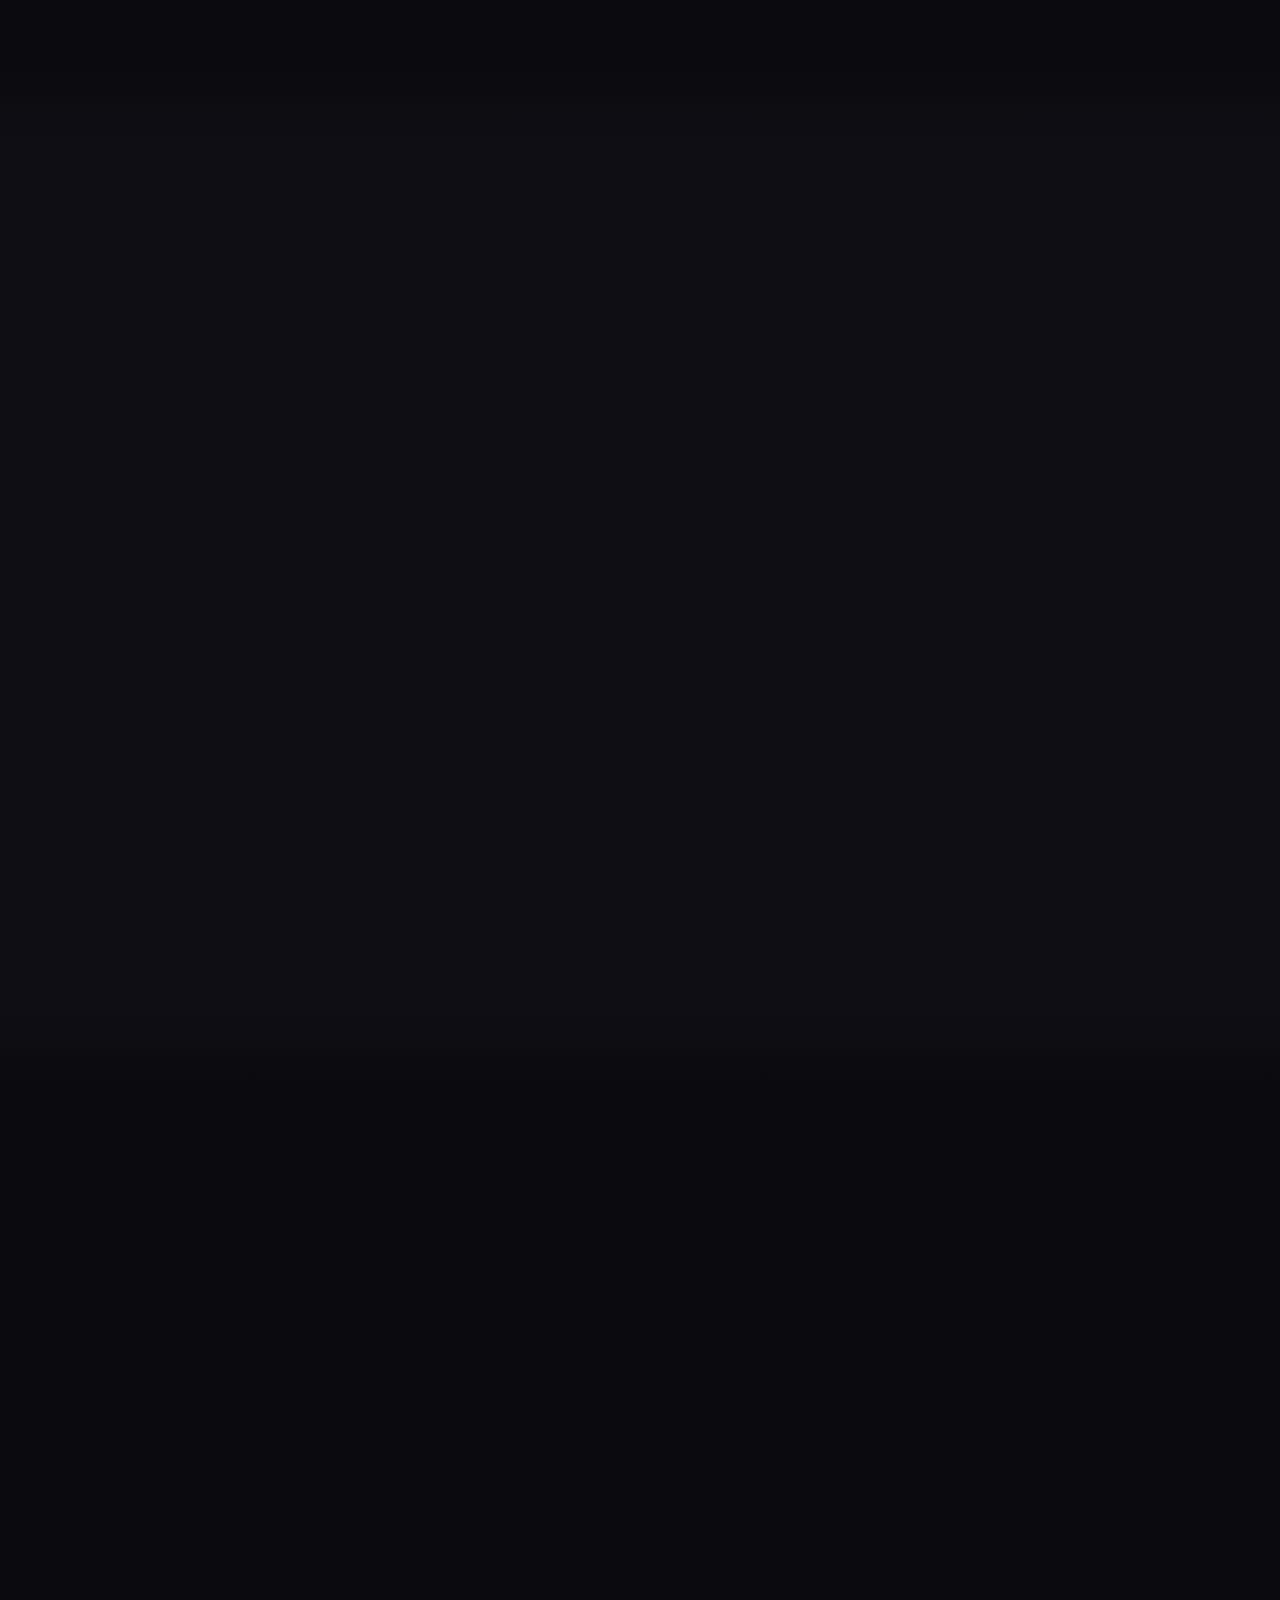
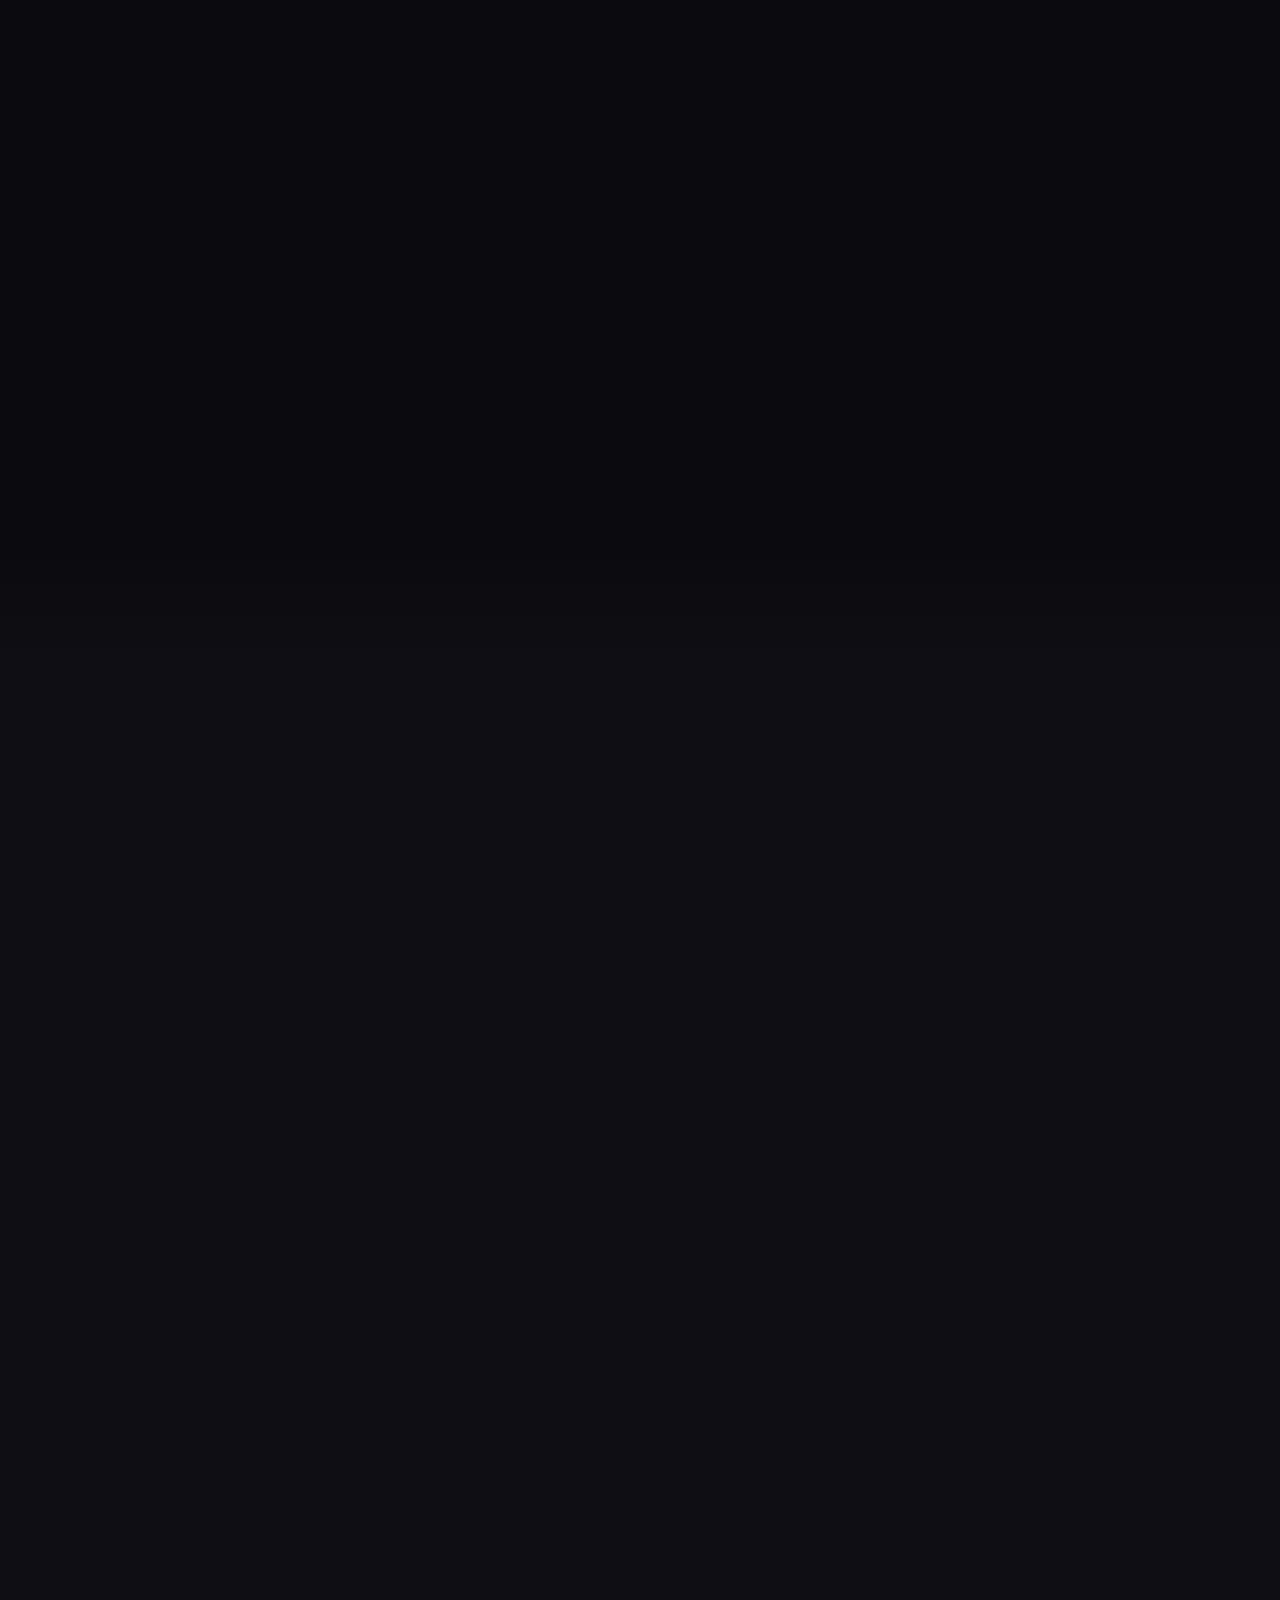
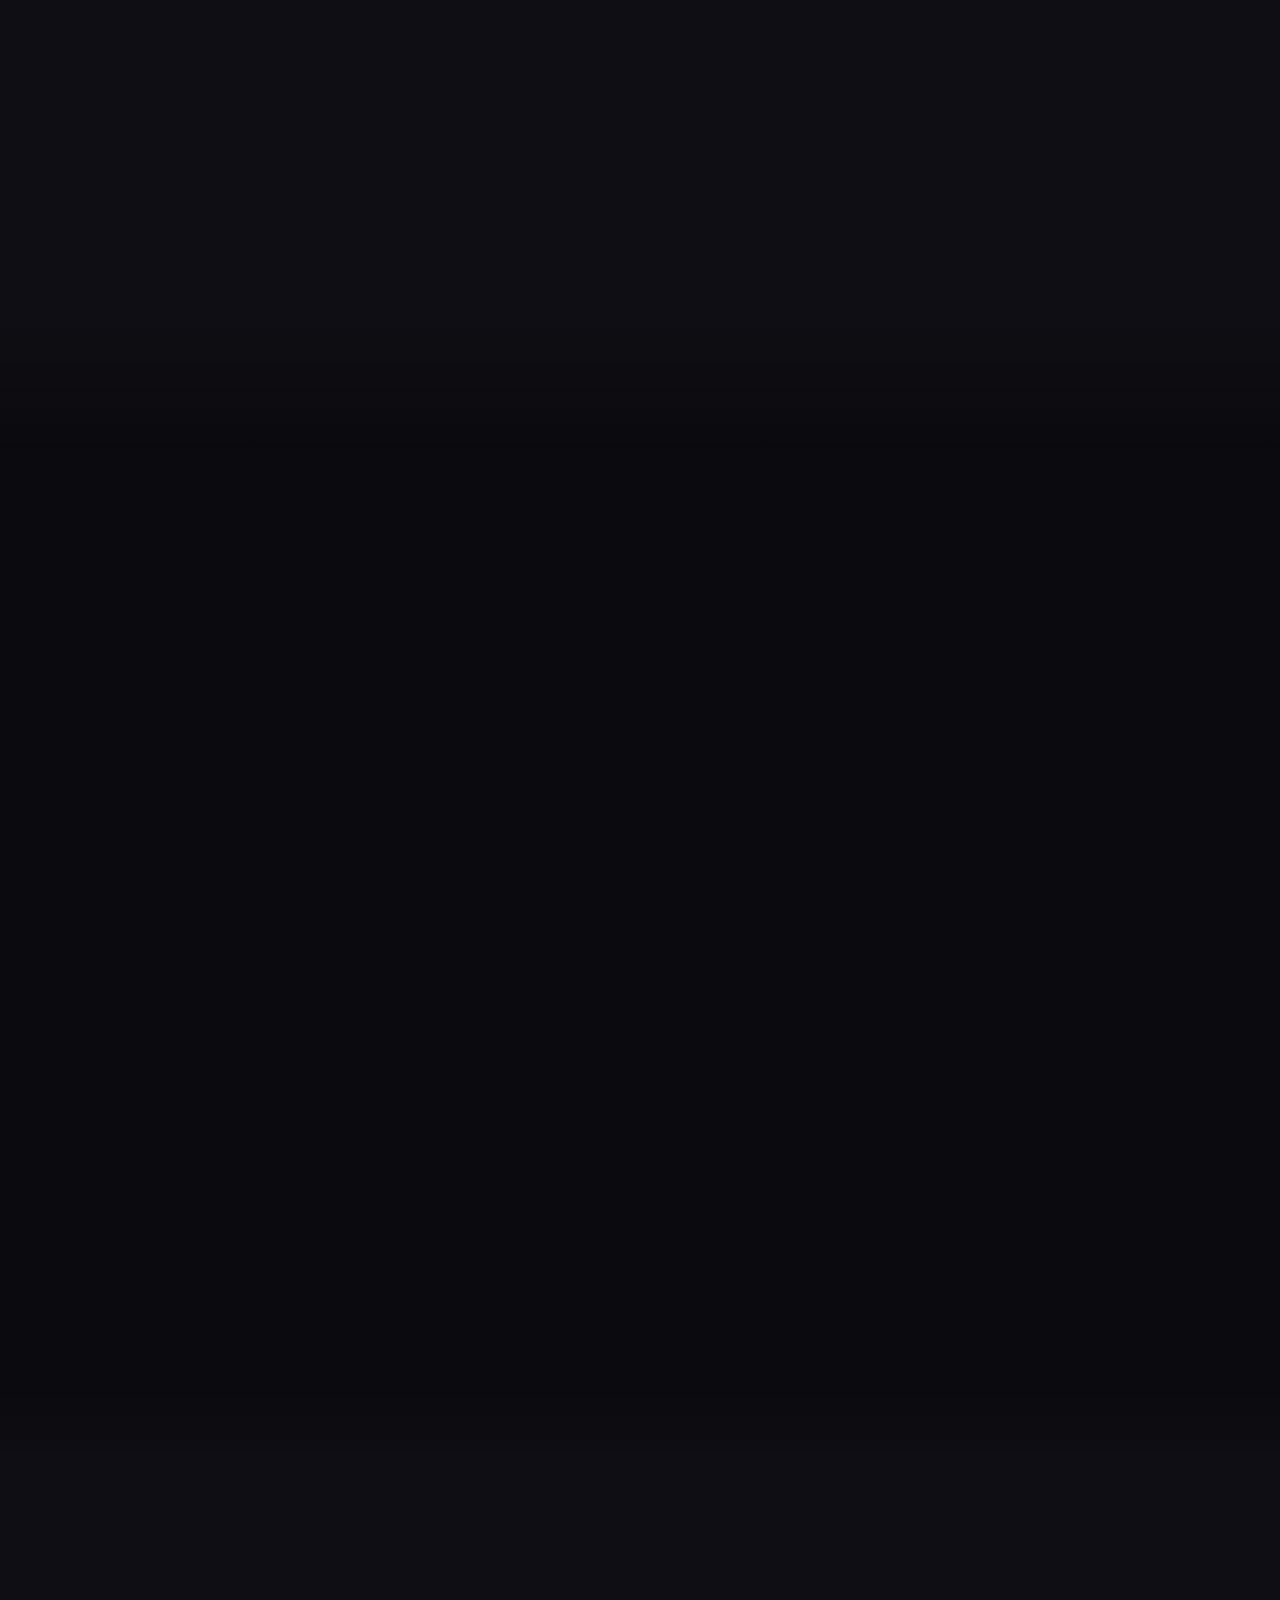
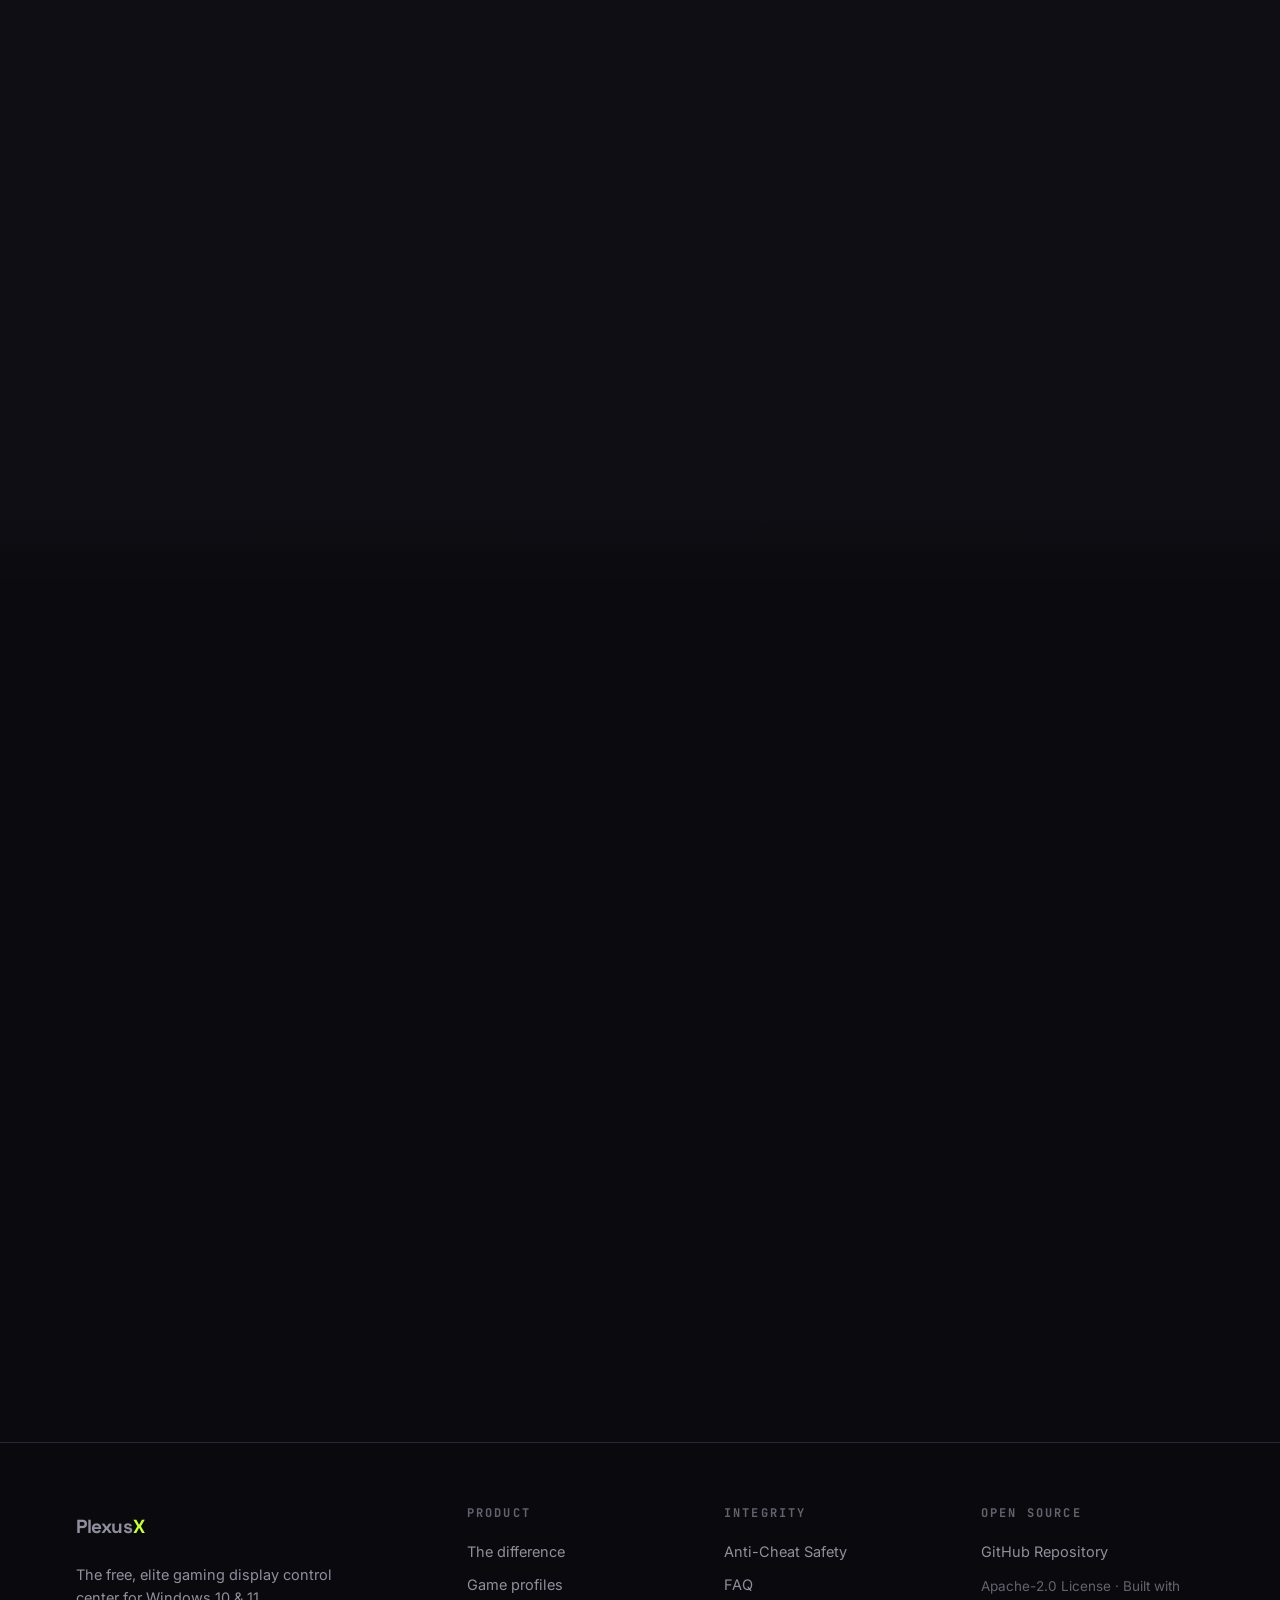
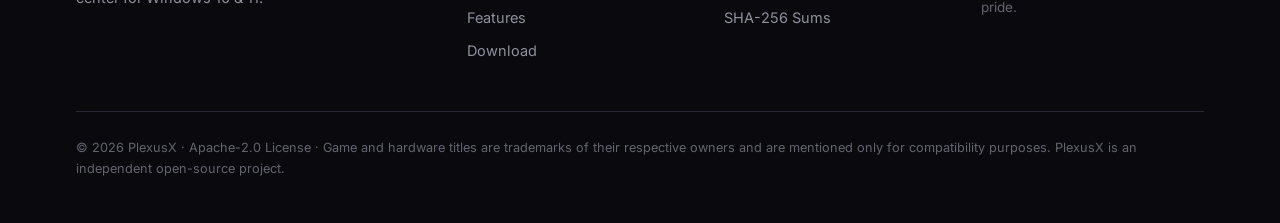
==== commit 9b792c5a: "build: rebuild release binaries (GUI subsystem linked natively) and refresh checksums and docs Built" ====
--- a/site/index.html
+++ b/site/index.html
@@ -3,10 +3,10 @@
 <head>
 <meta charset="utf-8">
 <meta name="viewport" content="width=device-width, initial-scale=1">
-<title>ChromaX — 300% saturation for every game · free monitor colour for Windows</title>
-<meta name="description" content="ChromaX pushes your screen to 300% saturation, with scenes, per-game looks, crosshair, resolution & refresh and phone control. One portable exe. No account, no card, no premium — ever.">
-<meta property="og:title" content="ChromaX — three times the colour. €0.">
-<meta property="og:description" content="Free monitor colour engine for Windows 10/11. Changes what your monitor shows, never the game.">
+<title>PlexusX — Free Windows Gaming Display &amp; Visual Optimization Center</title>
+<meta name="description" content="PlexusX is a free, high-performance Windows gaming display and visual control center: 300% saturation, smart vibrance, hardware gamma ramps, 20+ game profiles, desktop crosshair, stretched 4:3 modes, and LAN phone remote. Anti-cheat safe. No account, no premium.">
+<meta property="og:title" content="PlexusX — Your Display. Your Colors. Your Games.">
+<meta property="og:description" content="Free gaming display and visual optimizer for Windows 10/11. Anti-cheat safe, no injection, zero telemetry.">
 <meta property="og:image" content="media/hero.jpg">
 <link rel="icon" href="data:image/svg+xml,%3Csvg xmlns='http://www.w3.org/2000/svg' viewBox='0 0 32 32'%3E%3Crect width='32' height='32' rx='7' fill='%23c6ff3d'/%3E%3Cpath d='M9 9l14 14M23 9L9 23' stroke='%230c0c10' stroke-width='4.5' stroke-linecap='round'/%3E%3C/svg%3E">
 <link rel="preconnect" href="https://fonts.googleapis.com">
@@ -19,19 +19,22 @@
 <!-- ══════════ NAV ══════════ -->
 <header class="nav" id="nav">
   <div class="nav-in">
-    <a class="brand" href="#top" aria-label="ChromaX home">
+    <a class="brand" href="#top" aria-label="PlexusX home">
       <span class="brand-mark" aria-hidden="true"></span>
-      <span class="brand-name">Chroma<b>X</b></span>
+      <span class="brand-name">Plexus<b>X</b></span>
     </a>
     <nav class="nav-links" aria-label="Main">
       <a href="#difference">The difference</a>
-      <a href="#games">Your game</a>
+      <a href="#games">Game profiles</a>
       <a href="#app">The app</a>
       <a href="#features">Features</a>
       <a href="#how">How it works</a>
       <a href="#faq">FAQ</a>
     </nav>
-    <a class="btn btn-sm btn-primary" href="#download">Download<span class="btn-sub">v2.0.0 · free</span></a>
+    <div style="display:flex;gap:10px;align-items:center;">
+      <a class="btn btn-sm btn-ghost" href="download/PlexusX-Setup.exe" download="PlexusX-Setup.exe">Setup.exe</a>
+      <a class="btn btn-sm btn-primary" href="download/PlexusX.exe" download="PlexusX.exe">Portable.exe<span class="btn-sub">v2.0.0 · free</span></a>
+    </div>
   </div>
 </header>
 
@@ -42,24 +45,25 @@
   <div class="hero-glow" aria-hidden="true"></div>
   <div class="hero-in">
     <div class="hero-copy">
-      <p class="eyebrow"><span class="pulse"></span>Windows 10 / 11 · v2.0.0 · <b>free forever</b></p>
-      <h1>Three&nbsp;times<br>the colour.<br><span class="grad">Every game.</span></h1>
-      <p class="lead">ChromaX changes what your <em>monitor</em> shows — never the game.
-        One 423&nbsp;KB portable exe: saturation to 300%, a full colour engine, per-game looks
-        that switch themselves, HDR where Windows exposes it, crosshair, resolution &amp;
-        refresh, phone control.
-        No account. No card. No premium tier. There is nothing to unlock, because it's all open.</p>
+      <p class="eyebrow"><span class="pulse"></span>Windows 10 / 11 x64 · v2.0.0 · <b>100% Free Forever</b></p>
+      <h1>YOUR DISPLAY.<br>YOUR COLORS.<br><span class="grad">YOUR GAMES.</span></h1>
+      <p class="lead">A free, elite Windows gaming display and visual control center.
+        Pushes monitor saturation to <strong>300%</strong>, smart vibrance, hardware GPU gamma ramps,
+        per-game starting looks, desktop crosshair, stretched 4:3 presets, LAN phone control, and display diagnostics.
+        Zero memory hooking. Zero game file edits. Zero DLL injection. 100% Anti-Cheat Safe.</p>
       <div class="hero-cta">
-        <a class="btn btn-primary btn-lg" href="#download">
+        <a class="btn btn-primary btn-lg" href="download/PlexusX.exe" download="PlexusX.exe">
           <svg viewBox="0 0 24 24" class="ico" aria-hidden="true"><path d="M12 3v12m0 0l-5-5m5 5l5-5M4 19h16"/></svg>
-          Download for Windows</a>
-        <a class="btn btn-ghost btn-lg" href="#difference">See the difference</a>
+          Download Portable (347 KB)</a>
+        <a class="btn btn-ghost btn-lg" href="download/PlexusX-Setup.exe" download="PlexusX-Setup.exe">
+          <svg viewBox="0 0 24 24" class="ico" aria-hidden="true"><path d="M4 16v1a3 3 0 003 3h10a3 3 0 003-3v-1m-4-8l-4-4m0 0L8 8m4-4v12"/></svg>
+          Download Setup (Installer)</a>
       </div>
       <ul class="chips">
-        <li>425 KB portable exe</li>
+        <li>Portable &amp; Setup builds</li>
         <li>SHA-256 published</li>
         <li>Open source · Apache-2.0</li>
-        <li>No admin, no installer required</li>
+        <li>NVIDIA · AMD · Intel</li>
       </ul>
     </div>
 
@@ -73,14 +77,14 @@
         <div class="hero-hud">
           <div class="hud-row">
             <span class="hud-label">LIVE PREVIEW</span>
-            <span class="hud-val mono" id="heroSatVal">230%</span>
-          </div>
-          <input class="range" type="range" min="100" max="300" value="230" id="heroSat" aria-label="Saturation preview">
-          <div class="hud-scale mono"><span>100 · untouched</span><span>300%</span></div>
-        </div>
-        <span class="hud-badge mono">CHROMAX · SDR → BOOSTED</span>
-      </div>
-      <p class="fineprint">Rendered by your browser — the real thing runs on the Windows colour layer.</p>
+            <span class="hud-val mono" id="heroSatVal">240%</span>
+          </div>
+          <input class="range" type="range" min="100" max="300" value="240" id="heroSat" aria-label="Saturation preview">
+          <div class="hud-scale mono"><span>100 · neutral</span><span>300% application boost</span></div>
+        </div>
+        <span class="hud-badge mono">PLEXUSX · SDR &amp; HDR OPTIMIZED</span>
+      </div>
+      <p class="fineprint">Rendered by your browser — the actual application runs on the Windows Magnification &amp; GPU Gamma layer.</p>
     </div>
   </div>
 </section>
@@ -88,14 +92,14 @@
 <!-- ══════════ MARQUEE ══════════ -->
 <div class="marquee" aria-hidden="true">
   <div class="marquee-track">
-    <span>300% saturation</span><i>✦</i><span>full colour engine</span><i>✦</i><span>per-game auto-switch</span><i>✦</i>
-    <span>HDR where supported</span><i>✦</i><span>crosshair · 9 shapes</span><i>✦</i><span>resolution &amp; refresh</span><i>✦</i>
-    <span>per-monitor control</span><i>✦</i><span>backup &amp; last-known-good</span><i>✦</i><span>phone control</span><i>✦</i>
-    <span>hotkeys</span><i>✦</i><span>zero accounts</span><i>✦</i><span>no telemetry</span><i>✦</i>
-    <span>300% saturation</span><i>✦</i><span>full colour engine</span><i>✦</i><span>per-game auto-switch</span><i>✦</i>
-    <span>HDR where supported</span><i>✦</i><span>crosshair · 9 shapes</span><i>✦</i><span>resolution &amp; refresh</span><i>✦</i>
-    <span>per-monitor control</span><i>✦</i><span>backup &amp; last-known-good</span><i>✦</i><span>phone control</span><i>✦</i>
-    <span>hotkeys</span><i>✦</i><span>zero accounts</span><i>✦</i><span>no telemetry</span><i>✦</i>
+    <span>300% saturation</span><i>✦</i><span>smart vibrance</span><i>✦</i><span>20+ game profiles</span><i>✦</i>
+    <span>desktop crosshair</span><i>✦</i><span>stretched 4:3 modes</span><i>✦</i><span>phone remote PIN</span><i>✦</i>
+    <span>GPU gamma ramps</span><i>✦</i><span>display test patterns</span><i>✦</i><span>zero telemetry</span><i>✦</i>
+    <span>crash restoration</span><i>✦</i><span>anti-cheat safe</span><i>✦</i><span>no accounts</span><i>✦</i>
+    <span>300% saturation</span><i>✦</i><span>smart vibrance</span><i>✦</i><span>20+ game profiles</span><i>✦</i>
+    <span>desktop crosshair</span><i>✦</i><span>stretched 4:3 modes</span><i>✦</i><span>phone remote PIN</span><i>✦</i>
+    <span>GPU gamma ramps</span><i>✦</i><span>display test patterns</span><i>✦</i><span>zero telemetry</span><i>✦</i>
+    <span>crash restoration</span><i>✦</i><span>anti-cheat safe</span><i>✦</i><span>no accounts</span><i>✦</i>
   </div>
 </div>
 
@@ -105,55 +109,54 @@
     <div class="quick-grid">
       <article class="qcard reveal">
         <div class="qico qico-safe">?</div>
-        <h3>Is it a virus?</h3>
-        <p>No — and don't take our word for it. We publish the SHA-256 of the exact file
-          on this page. Hash it yourself with <code>certutil</code>, upload it to VirusTotal,
-          read the report. It's a single portable exe: no installer needed (an optional shortcut-setup script is in the release), no drivers, no admin.</p>
-        <a href="#download" class="alink">Check the file ↓</a>
+        <h3>Is it safe &amp; verified?</h3>
+        <p>Yes. We publish the exact SHA-256 hash for every release. Verify it yourself with
+          <code>certutil -hashfile PlexusX.exe SHA256</code> or inspect on VirusTotal.
+          Single standalone executable: no telemetry, no background service, no admin required.</p>
+        <a href="#download" class="alink">Verify SHA-256 sums ↓</a>
       </article>
       <article class="qcard reveal">
-        <div class="qico qico-ban">⌀</div>
-        <h3>Will I get banned?</h3>
-        <p>ChromaX never reads game memory, never edits game files, never injects anything.
-          It changes your display output — the same layer Windows Magnifier uses. What an
-          anti-cheat chooses to do is up to the game's rules, so check those first.</p>
-        <a href="#how" class="alink">How it works →</a>
+        <div class="qico qico-ban">🛡</div>
+        <h3>Is it Anti-Cheat Safe?</h3>
+        <p>PlexusX is 100% anti-cheat safe. It never injects DLLs, never hooks game processes,
+          and never reads or writes game memory. It operates through the legitimate Windows
+          Magnification API (<code>MagSetFullscreenColorEffect</code>) and GDI Gamma Ramps.</p>
+        <a href="#how" class="alink">How the architecture works →</a>
       </article>
       <article class="qcard reveal">
         <div class="qico qico-euro">€</div>
-        <h3>Is it really free?</h3>
-        <p>All of it. Saturation, HDR, per-game switching, looks, crosshair, modes, backups, phone control —
-          every feature is in the free binary. No account, no trial, no “pro” upsell hiding
-          behind a padlock.</p>
-        <a href="#features" class="alink">See all features →</a>
+        <h3>Is it really completely free?</h3>
+        <p>Yes, all of it. Saturation 0-300%, vibrance, shadow/highlight curve shaping, 20+ game profiles,
+          crosshair overlay, resolution &amp; refresh manager, phone control, and diagnostics.
+          No trial, no paywall, no fake premium lock.</p>
+        <a href="#features" class="alink">Explore all features →</a>
       </article>
       <article class="qcard reveal">
         <div class="qico qico-x">✕</div>
-        <h3>Anything to cancel?</h3>
-        <p>There's nothing to cancel because there's nothing to pay. The exe runs offline,
-          doesn't phone home, and works with the network cable unplugged. Uninstall = delete
-          the file.</p>
-        <a href="#faq" class="alink">More answers ↓</a>
-      </article>
-    </div>
-    <p class="works-with reveal">Works with any game set to <b>Windowed</b> or <b>Borderless</b> —
-      and reaches exclusive fullscreen too through the Windows colour layer. Scene presets tuned for
-      <b>treelines · night maps · dark rooms · smoke &amp; dust · snow glare · long range · bright sky</b>.</p>
+        <h3>Any background clutter?</h3>
+        <p>Zero clutter. Works offline with no internet required. All settings are saved locally to
+          <code>%APPDATA%\PlexusX</code> or portable folder. When you exit, all monitor gamma ramps
+          are instantly restored to hardware defaults.</p>
+        <a href="#faq" class="alink">Read the FAQ ↓</a>
+      </article>
+    </div>
+    <p class="works-with reveal">Supports <b>NVIDIA GeForce</b>, <b>AMD Radeon</b>, and <b>Intel Arc / Iris</b> GPUs on Windows 10 &amp; 11.
+      Works across SDR, HDR, High-Refresh (144Hz–500Hz+), Ultrawide, and Stretched 4:3 monitors.</p>
   </div>
 </section>
 
 <!-- ══════════ DIFFERENCE / COMPARATOR ══════════ -->
 <section class="section" id="difference">
   <div class="wrap">
-    <p class="eyebrow reveal">SEE THE DIFFERENCE</p>
-    <h2 class="reveal">Drag the line. Then push it to 300%.</h2>
-    <p class="section-lead reveal">Left is your monitor right now. Right is ChromaX.
-      Everything below updates live — this is a browser preview of the exact maths the app runs.</p>
+    <p class="eyebrow reveal">INTERACTIVE COMPARATOR</p>
+    <h2 class="reveal">Drag the divider. Experience 300% saturation.</h2>
+    <p class="section-lead reveal">Left is neutral display output. Right is PlexusX with active game tuning.
+      Everything below updates live in real-time.</p>
 
     <div class="compare reveal" id="compare">
       <img class="compare-img" src="media/scene-rust.jpg" alt="Game scene, original colours">
       <div class="compare-after" id="compareAfter">
-        <img src="media/scene-rust.jpg" alt="Game scene with ChromaX applied" id="compareAfterImg">
+        <img src="media/scene-rust.jpg" alt="Game scene with PlexusX applied" id="compareAfterImg">
         <div class="hero-tint warm" id="cmpWarm" aria-hidden="true"></div>
         <div class="hero-tint cool" id="cmpCool" aria-hidden="true"></div>
       </div>
@@ -163,12 +166,12 @@
         <span class="handle-knob">⇄</span>
       </div>
       <span class="compare-tag tag-l mono">ORIGINAL · 100%</span>
-      <span class="compare-tag tag-r mono" id="cmpTag">CHROMAX · 240%</span>
+      <span class="compare-tag tag-r mono" id="cmpTag">PLEXUSX · 240%</span>
     </div>
 
     <div class="ctrl-bar reveal">
       <div class="ctrl">
-        <label for="cmpSat">Enhancement strength</label>
+        <label for="cmpSat">Saturation</label>
         <input class="range" type="range" min="100" max="300" value="240" id="cmpSat">
         <output class="mono" id="cmpSatVal">240%</output>
       </div>
@@ -184,19 +187,17 @@
       </div>
       <button class="btn btn-ghost btn-sm" id="cmpReset">Reset</button>
     </div>
-    <p class="fineprint reveal">Preview only. In the app the same values go through the Windows colour matrix,
-      so every window — game, Discord, desktop — gets the look.</p>
+    <p class="fineprint reveal">Preview simulation. In the actual app, mathematical transformations are applied via hardware GPU gamma ramps and Windows color matrices.</p>
   </div>
 </section>
 
 <!-- ══════════ GAME GALLERY ══════════ -->
 <section class="section section-alt" id="games">
   <div class="wrap">
-    <p class="eyebrow reveal">BUILT FOR YOUR GAME</p>
-    <h2 class="reveal">Click a game. Watch it change.</h2>
-    <p class="section-lead reveal">Every popular shooter and survival game ships with a tuned starting point —
-      saturation, contrast, temperature, gamma. Tweak it live, copy the JSON, import it in the app.
-      In the app, profiles switch themselves the moment the game opens.</p>
+    <p class="eyebrow reveal">PER-GAME PROFILES</p>
+    <h2 class="reveal">20+ Built-In Games. Automatic Switching.</h2>
+    <p class="section-lead reveal">Pre-tuned starting profiles for competitive visibility and environmental clarity.
+      Automatically applies when the game is focused, and restores previous desktop settings when closed.</p>
 
     <div class="gallery reveal">
       <div class="game-grid" id="gameGrid" role="tablist" aria-label="Game presets">
@@ -210,7 +211,7 @@
           <div class="hero-tint cool" id="stCool" aria-hidden="true"></div>
           <div class="stage-hud">
             <span class="mono" id="stageName">RUST</span>
-            <span class="stage-live">LIVE</span>
+            <span class="stage-live">ACTIVE</span>
           </div>
         </div>
 
@@ -243,39 +244,32 @@
               <output class="mono" id="stGamVal">1.00</output>
             </div>
           </div>
-          <div class="stage-actions">
-            <code class="preset-code mono" id="stCode">…</code>
-            <button class="btn btn-primary btn-sm" id="stCopy">Copy as JSON preset</button>
-          </div>
-        </div>
-      </div>
-    </div>
-    <p class="fineprint reveal">Presets are plain JSON — copy them, share them, import them in the app. Free like everything else.
-      Game names belong to their publishers; we only mean “works with”.</p>
+        </div>
+      </div>
+    </div>
   </div>
 </section>
 
 <!-- ══════════ APP MOCK ══════════ -->
 <section class="section" id="app">
   <div class="wrap">
-    <p class="eyebrow reveal">THE APP</p>
-    <h2 class="reveal">Dark, quick, and — genuinely — nothing locked.</h2>
-    <p class="section-lead reveal">No padlocks, no “upgrade” popups, no account screen.
-      Every tab below is the real feature set. Try it — it works.</p>
+    <p class="eyebrow reveal">DESKTOP INTERFACE</p>
+    <h2 class="reveal">Pure Graphite. Fast. Nothing Locked.</h2>
+    <p class="section-lead reveal">Hand-crafted desktop interface designed for maximum readability, fast access, and near-zero CPU footprint.</p>
 
     <div class="mock reveal" id="mock">
       <div class="mock-titlebar">
-        <span class="mock-logo"><span class="brand-mark sm"></span>CHROMAX</span>
-        <span class="mock-toast mono" id="mockToast">● everything is free — there is no pro version</span>
+        <span class="mock-logo"><span class="brand-mark sm"></span>PLEXUSX</span>
+        <span class="mock-toast mono" id="mockToast">● v2.0.0 · everything unlocked · no pro tier</span>
         <span class="mock-cap"><i>—</i><i>✕</i></span>
       </div>
       <div class="mock-body">
         <aside class="mock-side" id="mockSide">
-          <button class="mock-side-item active" data-tab="display">Color</button>
-          <button class="mock-side-item" data-tab="games">Games</button>
-          <button class="mock-side-item" data-tab="scenes">Looks</button>
+          <button class="mock-side-item active" data-tab="display">Dashboard</button>
+          <button class="mock-side-item" data-tab="games">Game looks</button>
+          <button class="mock-side-item" data-tab="scenes">Presets</button>
           <button class="mock-side-item" data-tab="cross">Crosshair</button>
-          <button class="mock-side-item" data-tab="modes">Display</button>
+          <button class="mock-side-item" data-tab="modes">Display Modes</button>
           <button class="mock-side-item" data-tab="settings">Settings</button>
           <div class="mock-free">
             <b>FREE FOREVER</b>
@@ -288,65 +282,60 @@
           <div class="mock-tab active" data-tab="display">
             <div class="mock-head">
               <div>
-                <h3>Color</h3>
-                <p>Your whole-screen look, per monitor. Free — no account, no card.</p>
+                <h3>Global Color Engine</h3>
+                <p>Whole-screen visual optimization across games, videos, and desktop.</p>
               </div>
-              <div class="mock-readout"><b id="mockSatOut">230%</b><span>saturation · free</span></div>
-            </div>
-            <div class="mock-toggle-row"><span>Look enabled</span><button class="sw on" id="mockMaster" aria-pressed="true"><i></i></button></div>
+              <div class="mock-readout"><b id="mockSatOut">240%</b><span>saturation · active</span></div>
+            </div>
+            <div class="mock-toggle-row"><span>Engine Active</span><button class="sw on" id="mockMaster" aria-pressed="true"><i></i></button></div>
             <div class="mock-grid">
               <label class="mock-slider"><span>Saturation</span>
-                <input class="range" type="range" min="100" max="300" value="230" id="mockSat"><output class="mono">230%</output></label>
-              <label class="mock-slider"><span>Vibrance</span>
-                <input class="range" type="range" min="0" max="300" value="100"><output class="mono">100%</output></label>
+                <input class="range" type="range" min="100" max="300" value="240" id="mockSat"><output class="mono">240%</output></label>
               <label class="mock-slider"><span>GPU gamma</span>
-                <input class="range" type="range" min="60" max="240" value="100"><output class="mono">1.00</output></label>
+                <input class="range" type="range" min="60" max="240" value="95"><output class="mono">0.95</output></label>
               <label class="mock-slider"><span>Brightness</span>
-                <input class="range" type="range" min="-100" max="100" value="0"><output class="mono">0%</output></label>
+                <input class="range" type="range" min="-100" max="100" value="5"><output class="mono">+5%</output></label>
               <label class="mock-slider"><span>Contrast</span>
-                <input class="range" type="range" min="-100" max="100" value="12"><output class="mono">+12%</output></label>
+                <input class="range" type="range" min="-100" max="100" value="14"><output class="mono">+14%</output></label>
               <label class="mock-slider"><span>Temperature</span>
-                <input class="range" type="range" min="-100" max="100" value="0"><output class="mono">0%</output></label>
-              <label class="mock-slider"><span>Hue shift</span>
-                <input class="range" type="range" min="-60" max="60" value="0"><output class="mono">0°</output></label>
-            </div>
-            <div class="mock-btns"><button class="mbtn">Reset all</button><button class="mbtn">Switch look off</button></div>
-            <p class="mock-hint">Ctrl+Alt+↑↓ saturation · Ctrl+Alt+0 reset · Ctrl+Alt+X crosshair · Ctrl+Alt+E look on/off</p>
+                <input class="range" type="range" min="-100" max="100" value="0"><output class="mono">6500K</output></label>
+              <label class="mock-slider"><span>Clarity / Dehaze</span>
+                <input class="range" type="range" min="-60" max="60" value="15"><output class="mono">+15%</output></label>
+            </div>
+            <div class="mock-btns"><button class="mbtn primary">Apply Profile</button><button class="mbtn">Reset to Neutral</button></div>
+            <p class="mock-hint">Hotkeys: Ctrl+Alt+↑↓ saturation · Ctrl+Alt+0 reset · Ctrl+Alt+X crosshair · Ctrl+Alt+E engine on/off · Ctrl+Alt+Shift+R emergency reset</p>
           </div>
 
           <!-- GAMES -->
           <div class="mock-tab" data-tab="games">
-            <div class="mock-head"><div><h3>Games</h3><p>One look per game. Switches itself the moment the game opens — event-driven, no polling.</p></div></div>
-            <div class="mock-toggle-row"><span>Switch automatically</span><button class="sw on" aria-pressed="true"><i></i></button></div>
-            <p class="mock-div">SAVED LOOKS</p>
-            <div class="mock-row sel"><span class="dot"></span>Desktop · always</div>
-            <div class="mock-row"><span class="dot"></span>Rust · RustClient.exe</div>
-            <div class="mock-row"><span class="dot"></span>CS2 · cs2.exe</div>
-            <div class="mock-row"><span class="dot"></span>Valorant · VALORANT-Win64-Shipping.exe</div>
-            <div class="mock-row"><span class="dot"></span>Tarkov · EscapeFromTarkov.exe</div>
-            <p class="mock-div">RUNNING NOW — CLICK TO ADD</p>
-            <div class="mock-row ghost">FortniteClient-Win64-Shipping.exe</div>
+            <div class="mock-head"><div><h3>Game Profiles</h3><p>Per-game auto-detection. Switches look when game launches.</p></div></div>
+            <div class="mock-toggle-row"><span>Auto-detect active foreground</span><button class="sw on" aria-pressed="true"><i></i></button></div>
+            <p class="mock-div">BUILT-IN PROFILES</p>
+            <div class="mock-row sel"><span class="dot"></span>Rust · RustClient.exe · Mode: Competitive</div>
+            <div class="mock-row"><span class="dot"></span>Counter-Strike 2 · cs2.exe · Mode: Competitive</div>
+            <div class="mock-row"><span class="dot"></span>Valorant · VALORANT-Win64-Shipping.exe · Mode: High Contrast</div>
+            <div class="mock-row"><span class="dot"></span>Escape From Tarkov · EscapeFromTarkov.exe · Mode: Dark Room</div>
+            <div class="mock-row"><span class="dot"></span>Fortnite · FortniteClient-Win64-Shipping.exe · Mode: Colorful</div>
           </div>
 
           <!-- SCENES -->
           <div class="mock-tab" data-tab="scenes">
-            <div class="mock-head"><div><h3>Looks</h3><p>One-click starting points — the same looks that ship in the app.</p></div></div>
+            <div class="mock-head"><div><h3>Looks Library</h3><p>Instant starting points for competitive visibility and environmental calibration.</p></div></div>
             <div class="scene-chips" id="mockScenes">
-              <button class="chip" data-sat="100">Default</button>
-              <button class="chip" data-sat="165">Competitive</button>
-              <button class="chip" data-sat="240">Vibrant</button>
-              <button class="chip" data-sat="150">Cinematic</button>
-              <button class="chip" data-sat="120">Night</button>
-              <button class="chip" data-sat="190">Forest</button>
-              <button class="chip" data-sat="140">Snow</button>
-              <button class="chip" data-sat="180">High Contrast</button>
-            </div>
-            <p class="mock-hint">Click a scene — the Display tab follows it, exactly like the real app.</p>
+              <button class="chip" data-sat="185">Competitive</button>
+              <button class="chip" data-sat="300">Ultra 300%</button>
+              <button class="chip" data-sat="235">Night Ops</button>
+              <button class="chip" data-sat="190">Snow Glare</button>
+              <button class="chip" data-sat="270">Smoke &amp; Dust</button>
+              <button class="chip" data-sat="220">Dark Room</button>
+              <button class="chip" data-sat="190">Bright Sky</button>
+              <button class="chip" data-sat="175">OLED Punch</button>
+            </div>
           </div>
 
           <!-- CROSSHAIR -->
           <div class="mock-tab" data-tab="cross">
-            <div class="mock-head"><div><h3>Crosshair</h3><p>Drawn on top of your screen, not inside the game.</p></div></div>
+            <div class="mock-head"><div><h3>Desktop Crosshair Overlay</h3><p>Drawn on top of your screen, click-through, zero game hooking.</p></div></div>
             <div class="mock-toggle-row"><span>Crosshair overlay</span><button class="sw on" id="xhToggle" aria-pressed="true"><i></i></button></div>
             <div class="cross-preview" id="crossPreview">
               <img src="media/scene-cs2.jpg" alt="">
@@ -357,35 +346,31 @@
               <button class="shape" data-shape="dot">Dot</button>
               <button class="shape" data-shape="both">Cross+dot</button>
               <button class="shape" data-shape="circle">Circle</button>
-              <button class="shape" data-shape="square">Square</button>
-              <button class="shape" data-shape="t">T</button>
               <button class="shape" data-shape="chevron">Chevron</button>
-              <button class="shape" data-shape="fours">Four dot</button>
             </div>
           </div>
 
           <!-- MODES -->
           <div class="mock-tab" data-tab="modes">
-            <div class="mock-head"><div><h3>Display</h3><p>Per-monitor resolution, refresh, stretched 4:3, and the real HDR switch — tested before applied, rolled back on failure.</p></div></div>
-            <div class="mock-mode-now mono">Now: 1920×1080 @ 144 Hz (native)</div>
-            <div class="mock-row">2560×1440 @ 165 Hz · 16:9</div>
-            <div class="mock-row sel"><span class="dot"></span>1440×1080 @ 144 Hz · 4:3 stretched</div>
-            <div class="mock-row">1280×960 @ 144 Hz · 4:3 stretched</div>
-            <div class="mock-row">1920×1080 @ 240 Hz · 16:9</div>
-            <div class="mock-btns"><button class="mbtn primary">Apply mode</button><button class="mbtn">Back to native</button><button class="mbtn">HDR toggle — where supported</button></div>
-            <p class="mock-hint">Windows asks you to keep a new mode — or it reverts, same as Settings.</p>
+            <div class="mock-head"><div><h3>Resolution &amp; Refresh Manager</h3><p>Manage resolutions, max Hz, and stretched 4:3 modes.</p></div></div>
+            <div class="mock-mode-now mono">Now: 2560×1440 @ 280 Hz (native)</div>
+            <div class="mock-row sel"><span class="dot"></span>2560×1440 @ 280 Hz · Native 16:9</div>
+            <div class="mock-row">1440×1080 @ 280 Hz · 4:3 stretched</div>
+            <div class="mock-row">1280×960 @ 280 Hz · 4:3 stretched</div>
+            <div class="mock-row">1920×1080 @ 280 Hz · 16:9</div>
+            <div class="mock-btns"><button class="mbtn primary">Apply mode</button><button class="mbtn">Max Available Hz</button><button class="mbtn">Reset Native</button></div>
           </div>
 
           <!-- SETTINGS -->
           <div class="mock-tab" data-tab="settings">
-            <div class="mock-head"><div><h3>Settings</h3><p>Everything is on by default. Nothing is locked.</p></div></div>
+            <div class="mock-head"><div><h3>Settings &amp; Remote</h3><p>Zero telemetry, startup, and phone control.</p></div></div>
             <div class="mock-toggle-row"><span>Start with Windows</span><button class="sw" aria-pressed="false"><i></i></button></div>
-            <div class="mock-toggle-row"><span>Phone panel on this Wi-Fi</span><button class="sw on" aria-pressed="true"><i></i></button></div>
-            <div class="mock-url mono">http://192.168.1.24:8777 <button class="mbtn tiny" id="copyUrl">Copy link</button></div>
-            <p class="mock-div">ABOUT</p>
-            <p class="mock-about">ChromaX v2.0.0 · Windows 10/11 · single portable exe · optional shortcut setup · no admin.<br>
-              No account, no telemetry, no phone-home. Settings live in a plain <code>config.json</code>; backups and a last-known-good snapshot restore your display after a crash.<br>
-              What it never does: read game memory · edit game files · inject code · install a driver.</p>
+            <div class="mock-toggle-row"><span>LAN Phone Remote (Port 8777)</span><button class="sw on" aria-pressed="true"><i></i></button></div>
+            <div class="mock-url mono">http://192.168.1.100:8777 (PIN: 8492) <button class="mbtn tiny" id="copyUrl">Copy link</button></div>
+            <p class="mock-div">ABOUT PLEXUSX</p>
+            <p class="mock-about">PlexusX v2.0.0 · Windows 10/11 x64 · 100% Free Open Source.<br>
+              Zero telemetry · No account · No cloud requirement · Local config only.<br>
+              Anti-cheat safe: Legit Windows Magnification &amp; GDI Gamma APIs only.</p>
           </div>
 
         </div>
@@ -397,24 +382,23 @@
 <!-- ══════════ FEATURES ══════════ -->
 <section class="section section-alt" id="features">
   <div class="wrap">
-    <p class="eyebrow reveal">EVERY FEATURE · FREE</p>
-    <h2 class="reveal">The whole toolbox. None of the paywall.</h2>
-    <p class="section-lead reveal">Other tools split this list into “free” and “premium”.
-      We shipped one binary and went outside.</p>
+    <p class="eyebrow reveal">COMPLETE FEATURE SET</p>
+    <h2 class="reveal">The Complete Display Arsenal. Free.</h2>
+    <p class="section-lead reveal">Every tool included in one single, high-performance binary. Zero padlocks. Zero upgrade nags.</p>
 
     <div class="feat-grid">
-      <article class="feat reveal"><span class="fico">◐</span><h3>Saturation to 300%</h3><p>100 means untouched, 300 means three times the colour — on your whole screen, at once.</p></article>
-      <article class="feat reveal"><span class="fico">◑</span><h3>Any-GPU vibrance</h3><p>NVIDIA, AMD or Intel — the saturation engine doesn't care who makes your card, and there's headroom past NVIDIA's own slider.</p></article>
-      <article class="feat reveal"><span class="fico">▦</span><h3>Looks &amp; scene presets</h3><p>18 named looks — Competitive, Vibrant, Cinematic, Night, Snow, OLED… — plus procedural preview scenes, and JSON presets you can import and export.</p></article>
-      <article class="feat reveal"><span class="fico">♻</span><h3>Per-game auto-switch</h3><p>Windows pushes a foreground event the moment the front window changes — no polling, no re-apply loops — and your look follows. 20+ games ship with tuned starting points.</p></article>
-      <article class="feat reveal"><span class="fico">✛</span><h3>Crosshair designer</h3><p>Nine shapes — cross, dot, circle, square, plus, chevron, T, T-type, four-dot — with size, gap, thickness, rotation, outline, per-monitor placement and a saved library.</p></article>
-      <article class="feat reveal"><span class="fico">▣</span><h3>Resolution &amp; refresh</h3><p>Switch modes, refresh rates and stretched 4:3 presets in the same tab as your colours. Windows confirms every change.</p></article>
-      <article class="feat reveal"><span class="fico">☀</span><h3>HDR, where it exists</h3><p>The real Windows HDR switch inside the app, with the SDR white level next to it — and an honest “not supported” when your driver doesn't expose it. No faked state, ever.</p></article>
-      <article class="feat reveal"><span class="fico">▯</span><h3>Phone control</h3><p>Same Wi-Fi, browser on your phone, sliders on your monitor. On only while you keep it on — off means port closed.</p></article>
-      <article class="feat reveal"><span class="fico">⌨</span><h3>Hotkeys everywhere</h3><p>Ctrl+Alt+arrows for saturation, 0 to reset, X for crosshair, E for the whole look. Works over any game.</p></article>
-      <article class="feat reveal"><span class="fico">◫</span><h3>Per-monitor everything</h3><p>Every control targets the monitor you pick — or all of them. Displays are matched by hardware identity, so a rearranged dock can't swap your looks around.</p></article>
-      <article class="feat reveal"><span class="fico">⟲</span><h3>Backup &amp; last-known-good</h3><p>One click snapshots your whole setup. If a change ever makes things worse, the last known-good state restores automatically — and originals come back on a crash.</p></article>
-      <article class="feat reveal"><span class="fico">⌘</span><h3>Portable &amp; quiet</h3><p>One file, no installer needed, no admin, no telemetry, no account. Config is a readable <code>config.json</code> you can delete.</p></article>
+      <article class="feat reveal"><span class="fico">◐</span><h3>Saturation to 300%</h3><p>Neutral 100% to maximum 300% color boost. Applied smoothly over games, videos, and desktop.</p></article>
+      <article class="feat reveal"><span class="fico">◑</span><h3>Smart Vibrance Engine</h3><p>Rec.709-weighted smart saturation that boosts muted colors while preventing skin-tone oversaturation.</p></article>
+      <article class="feat reveal"><span class="fico">▦</span><h3>Hardware GPU Gamma Ramps</h3><p>Per-monitor 16-bit gamma ramps (0.40–2.50) with shadow toe lift, highlight compression and clarity S-curves. Linear controls run through the DWM color matrix, so dragging a slider never re-programs the GPU.</p></article>
+      <article class="feat reveal"><span class="fico">♻</span><h3>20+ Per-Game Starting Profiles</h3><p>Rust, CS2, Fortnite, Valorant, Tarkov, PUBG, Apex, Warzone, DayZ, Helldivers, and more. Auto-detects foreground process.</p></article>
+      <article class="feat reveal"><span class="fico">✛</span><h3>Anti-Aliased Crosshair Overlay</h3><p>Layered click-through overlay with 4x supersampling. 8 shapes, customizable size, gap, thickness, center dot, and opacity.</p></article>
+      <article class="feat reveal"><span class="fico">▣</span><h3>Resolution &amp; Refresh Manager</h3><p>Switch resolutions, refresh rates (up to 500Hz+), and stretched 4:3 competitive presets with rollback safety.</p></article>
+      <article class="feat reveal"><span class="fico">☀</span><h3>HDR Optimization &amp; Guide</h3><p>Eliminate washed-out SDR-in-HDR colors. Detailed guidance on how Windows HDR mapping works.</p></article>
+      <article class="feat reveal"><span class="fico">▯</span><h3>Secure LAN Phone Remote</h3><p>Control monitor colors from your smartphone on local Wi-Fi. Random 4-digit pairing PIN prevents unauthorized access.</p></article>
+      <article class="feat reveal"><span class="fico">⌨</span><h3>Global Hotkeys</h3><p>Ctrl+Alt+arrows for saturation, 0 to reset every channel and curve, X for crosshair, E for engine toggle, Shift+R for an emergency safe reset. Fully customizable.</p></article>
+      <article class="feat reveal"><span class="fico">◫</span><h3>Multi-Monitor Control</h3><p>Explicitly target Display 1, Display 2, or All Monitors. Interactive "Identify Displays" number overlay.</p></article>
+      <article class="feat reveal"><span class="fico">⟲</span><h3>Crash Recovery &amp; Backup</h3><p>Hardware gamma ramps backed up before any changes. Dirty flag detection restores defaults even if the PC loses power; a crash handler restores the display and writes <code>crash.log</code>. Test patterns auto-close after 10 s.</p></article>
+      <article class="feat reveal"><span class="fico">⌘</span><h3>Zero Telemetry Privacy</h3><p>100% offline. No analytics, no accounts, no tracking, no cloud dependencies. Configuration is plain INI &amp; JSON.</p></article>
     </div>
   </div>
 </section>
@@ -422,59 +406,43 @@
 <!-- ══════════ HOW IT WORKS ══════════ -->
 <section class="section" id="how">
   <div class="wrap">
-    <p class="eyebrow reveal">HOW IT WORKS</p>
-    <h2 class="reveal">Three layers. Zero game contact.</h2>
+    <p class="eyebrow reveal">ARCHITECTURAL SAFETY</p>
+    <h2 class="reveal">Legitimate Windows APIs. Zero Game Interference.</h2>
 
     <div class="how-grid">
       <article class="how-card reveal">
         <span class="how-num mono">01</span>
-        <h3>The Windows colour matrix</h3>
-        <p>Saturation, brightness, contrast, temperature and hue compose into one colour matrix —
-          the exact API the Windows Magnifier colour filter uses. Windows lays it over the whole
-          screen, so every pixel under it gets the look: games, video, Discord, your desktop.</p>
+        <h3>Windows Magnification Color Matrix</h3>
+        <p>Color saturation, vibrance, brightness, contrast, and color temperature are composed into a 4×5 color matrix
+          via the Windows Magnification API (<code>MagSetFullscreenColorEffect</code>) — the exact same OS layer used by the
+          official Windows Magnifier and color filters.</p>
       </article>
       <article class="how-card reveal">
         <span class="how-num mono">02</span>
-        <h3>The GPU gamma table</h3>
-        <p>A second stage writes your gamma curve straight into each monitor's lookup table with a
-          normal Windows call. That's why Gamma works even where the colour filter can't reach —
-          and why every saved original is restored on exit.</p>
+        <h3>Direct GPU Gamma Tables</h3>
+        <p>A second pipeline writes custom transfer curves directly into the GPU display lookup table with
+          <code>SetDeviceGammaRamp</code>. This provides shadow lift, highlight compression, and gamma correction without
+          touching game framebuffers or adding input lag.</p>
       </article>
       <article class="how-card reveal">
         <span class="how-num mono">03</span>
-        <h3>The foreground watch</h3>
-        <p>Per-game switching listens on a Windows event hook: the moment the front window changes,
-          the OS tells us, we check the name, we swap the look. No timer, no polling, no churn —
-          and it never opens, reads or touches the game itself.</p>
+        <h3>Safe Foreground Window Monitoring</h3>
+        <p>Profile auto-switching checks the frontmost window using <code>GetForegroundWindow</code> and
+          <code>QueryFullProcessImageNameW</code>. It never injects code, never opens process handles for writing,
+          and never touches game memory.</p>
       </article>
     </div>
 
     <div class="never reveal">
-      <h3>What ChromaX never does</h3>
+      <h3>Strict Anti-Cheat &amp; Fair Play Guarantee</h3>
       <ul>
-        <li>Never reads or writes a game's memory.</li>
-        <li>Never changes a game's files.</li>
-        <li>Never injects code into a game — or any other program.</li>
-        <li>Never installs a driver or a service.</li>
-        <li>Never needs admin rights; it runs as your user.</li>
-        <li>Never phones home. No licence server, no account, no telemetry.</li>
+        <li>Never reads, writes, or scans game memory.</li>
+        <li>Never modifies game files or executables.</li>
+        <li>Never injects DLLs into any process.</li>
+        <li>Never installs kernel drivers or background services.</li>
+        <li>Never implements aimbot, recoil control, ESP, or wallhacks.</li>
+        <li>Never requires administrator rights — runs strictly in standard user mode.</li>
       </ul>
-    </div>
-
-    <!-- comparison -->
-    <div class="vs reveal">
-      <h3>Against tools that charge for this</h3>
-      <div class="vs-table" role="table">
-        <div class="vs-row vs-head" role="row"><span role="columnheader"></span><span class="vs-us" role="columnheader">ChromaX</span><span role="columnheader">Typical paid tools</span></div>
-        <div class="vs-row" role="row"><span>Price</span><span class="vs-us mono">€0 · once? never</span><span>€5–16 / month, or €16 “lifetime”</span></div>
-        <div class="vs-row" role="row"><span>Features</span><span class="vs-us">everything unlocked</span><span>free tier =1–2 sliders</span></div>
-        <div class="vs-row" role="row"><span>Account</span><span class="vs-us">none, ever</span><span>email + card before you try it</span></div>
-        <div class="vs-row" role="row"><span>Scenes &amp; per-game switching</span><span class="vs-us">included</span><span>“with a plan”</span></div>
-        <div class="vs-row" role="row"><span>Crosshair, phone control</span><span class="vs-us">included</span><span>locked behind padlocks</span></div>
-        <div class="vs-row" role="row"><span>Install</span><span class="vs-us">portable exe · no admin</span><span>installer, startup entries</span></div>
-        <div class="vs-row" role="row"><span>Source code</span><span class="vs-us">open · Apache-2.0</span><span>closed</span></div>
-        <div class="vs-row" role="row"><span>File hash published</span><span class="vs-us">on the download card</span><span>sometimes</span></div>
-      </div>
     </div>
   </div>
 </section>
@@ -484,156 +452,60 @@
   <div class="wrap">
     <div class="dl reveal">
       <div class="dl-left">
-        <p class="eyebrow">OFFICIAL DOWNLOAD</p>
-        <h2>One file.<br>That's the whole install.</h2>
-        <p class="section-lead">ChromaX comes from this page and nowhere else. Run it from
-          Downloads, a USB stick, wherever — it saves its config to your app data folder and
-          puts your screen back when it closes.</p>
-        <a class="btn btn-primary btn-lg" href="download/ChromaX.exe" download="ChromaX.exe">
-          <svg viewBox="0 0 24 24" class="ico" aria-hidden="true"><path d="M12 3v12m0 0l-5-5m5 5l5-5M4 19h16"/></svg>
-          Download ChromaX.exe</a>
-        <p class="dl-meta">Windows 10 / 11 · x64 · 425 KB · v2.0.0 · Apache-2.0</p>
+        <p class="eyebrow">OFFICIAL RELEASES</p>
+        <h2>Download PlexusX v2.0.0</h2>
+        <p class="section-lead">Choose your preferred build: portable standalone executable or setup installer with Desktop &amp; Start Menu shortcuts. Both are 100% free and open source.</p>
+        <div style="display:flex;gap:14px;flex-wrap:wrap;margin-bottom:20px;">
+          <a class="btn btn-primary btn-lg" href="download/PlexusX.exe" download="PlexusX.exe">
+            <svg viewBox="0 0 24 24" class="ico" aria-hidden="true"><path d="M12 3v12m0 0l-5-5m5 5l5-5M4 19h16"/></svg>
+            Download Portable EXE (347 KB)</a>
+          <a class="btn btn-ghost btn-lg" href="download/PlexusX-Setup.exe" download="PlexusX-Setup.exe">
+            <svg viewBox="0 0 24 24" class="ico" aria-hidden="true"><path d="M4 16v1a3 3 0 003 3h10a3 3 0 003-3v-1m-4-8l-4-4m0 0L8 8m4-4v12"/></svg>
+            Download Setup Installer (598 KB)</a>
+        </div>
+        <p class="dl-meta">Windows 10 / 11 x64 · NVIDIA · AMD · Intel · Apache-2.0</p>
       </div>
       <div class="dl-right">
         <div class="hash-card">
-          <p class="hash-label">SHA-256 — the exact file above</p>
-          <code class="hash mono" id="sha">4dce9f9fb8006f199a7d872763265db106a94e9867354740a33c7342cf7aea3f</code>
-          <button class="btn btn-ghost btn-sm" id="copySha">Copy hash</button>
-          <p class="hash-note">Verify it yourself before running — open <b>Downloads</b> in Explorer,
-            type <code>cmd</code> in the address bar, Enter, then:</p>
-          <code class="cmd mono">certutil -hashfile ChromaX.exe SHA256</code>
-          <p class="hash-note">The answer must match the hash above, letter for letter. Then scan that
-            hash on VirusTotal and read the report yourself — unsigned files often get a couple of
-            heuristic guesses; that's robots guessing, not a detection you should trust over your own eyes.</p>
-        </div>
-      </div>
-    </div>
-  </div>
-</section>
-
-<!-- ══════════ WHAT'S NEW ══════════ -->
-<section class="section" id="changelog">
+          <p class="hash-label">SHA-256 Checksums</p>
+          <p style="font-size:12px;color:#8a8a9a;margin-bottom:4px;">PlexusX.exe (Portable):</p>
+          <code class="mono hash-val" style="word-break:break-all;display:block;margin-bottom:12px;">04f6f6cdb82410a9e25d800b31f8b7a8bb743a02c51de02a77540cfd892b04af</code>
+          <p style="font-size:12px;color:#8a8a9a;margin-bottom:4px;">PlexusX-Setup.exe (Installer):</p>
+          <code class="mono hash-val" style="word-break:break-all;display:block;">52b082ed72c6f654e263bc583a4d63c023ca014a74b78e3ce826ef26bf040547</code>
+        </div>
+      </div>
+    </div>
+  </div>
+</section>
+
+<!-- ══════════ FAQ ══════════ -->
+<section class="section" id="faq">
   <div class="wrap narrow">
-    <p class="eyebrow reveal">WHAT'S NEW</p>
-    <h2 class="reveal">Dated, in plain words.</h2>
-
-    <div class="log reveal">
-      <div class="log-item">
-        <div class="log-meta"><b>v2.0.0</b><span>30 Sep 2026</span></div>
-        <div class="log-body">
-          <h3>The full rebuild</h3>
-          <ul>
-            <li>Full colour engine: saturation to 300% plus vibrance, brightness, contrast, gamma, temperature, tint, RGB correction, shadows &amp; highlights, black level, white point, sharpness and clarity.</li>
-            <li>Ten-page interface: Home dashboard, Games, Display, Color, Presets, Crosshair, Monitors, Automation, Tools, Settings.</li>
-            <li>HDR as a real in-app toggle where Windows and your driver expose it, with the SDR white level read out — “not supported” shown honestly where they don't.</li>
-            <li>Per-monitor targeting for every control; displays are matched by hardware identity, not slot number.</li>
-            <li>Event-driven foreground detection (Windows event hooks) — no polling, no re-apply loops.</li>
-            <li>Backup &amp; restore with a last-known-good snapshot and crash recovery.</li>
-            <li>JSON preset import/export with validation; 18 built-in looks; 20+ game profiles.</li>
-            <li>Crosshair grows to nine shapes with rotation and per-monitor placement.</li>
-            <li>Phone control now pairs with a random token; diagnostics page with test patterns.</li>
-            <li>Home dashboard shows the current game with one-tap profile apply, app CPU/memory, quick modes, a live preview of your look, and your favorite games.</li>
-            <li>Tray icon with a working menu (crosshair, gaming mode, saturation boost, night mode, reset, show/hide, exit).</li>
-            <li>Custom games: add any title by exe name and save a profile for it; it auto-applies in the foreground.</li>
-            <li>Display page: MAX AVAILABLE refresh button and an SDR white-level slider while HDR is on.</li>
-            <li>Seven global hotkeys (previously four), all still customizable with conflict detection, now persisted.</li>
-            <li>Visual per-monitor curve editor: drag shadow/gamma/highlight points on the exact LUT the driver receives.</li>
-            <li>Split-view before/after preview with a draggable divider; saturation quick-set buttons (100/150/200/250/300).</li>
-            <li>Crosshair grows outline opacity and a cursor-following (dynamic) mode; save unlimited personal crosshairs.</li>
-            <li>Full keyboard navigation (Tab / Enter / arrows), hover tooltips, double-click any slider for direct numeric entry.</li>
-            <li>Tools page: RUN PROFILE TEST verifies apply + restore end to end; profile history entries are restorable from Home.</li>
-            <li>Accessibility: high-contrast theme under Settings &rarr; Appearance; the phone panel lists connected device IPs.</li>
-            <li>The release now includes optional shortcut setup / uninstall scripts; the preset JSON schema is documented in the README.</li>
-          </ul>
-        </div>
-      </div>
-      <div class="log-item">
-        <div class="log-meta"><b>v1.0.0</b><span>30 Sep 2026</span></div>
-        <div class="log-body">
-          <h3>First public build</h3>
-          <ul>
-            <li>Saturation to 300% through the Windows colour matrix, with brightness, contrast, temperature and hue.</li>
-            <li>GPU gamma per monitor, originals written to disk first — restores after a crash, not just a clean exit.</li>
-            <li>Eight scenes, per-game profiles with foreground auto-switch, crosshair designer with six shapes.</li>
-            <li>Resolution &amp; refresh tab with stretched 4:3 presets, phone panel on port 8777, tray icon, hotkeys.</li>
-            <li>Portable single exe. No installer required (optional shortcut setup included). No admin, no account, no network calls.</li>
-          </ul>
-        </div>
-      </div>
-    </div>
-  </div>
-</section>
-
-<!-- ══════════ FAQ ══════════ -->
-<section class="section section-alt" id="faq">
-  <div class="wrap narrow">
-    <p class="eyebrow reveal">BEFORE YOU DOWNLOAD</p>
-    <h2 class="reveal">Questions people ask first.</h2>
+    <p class="eyebrow reveal">FREQUENTLY ASKED QUESTIONS</p>
+    <h2 class="reveal">Everything you need to know.</h2>
 
     <div class="faq reveal">
       <details open>
-        <summary>Is it a virus? Is it safe to install?</summary>
-        <div><p>There is nothing to install — ChromaX.exe is a single portable file, no installer required,
-          no driver, no admin prompt. (An optional setup script in the release adds Start Menu / desktop
-          shortcuts if you want them.) We publish its SHA-256 on the download card; hash your copy with
-          <code>certutil</code> and compare, then look that hash up on VirusTotal and read the actual
-          report. Windows may say “unknown publisher” because the file isn't code-signed — that costs
-          money and says nothing about behaviour. The source is Apache-2.0 licensed in this repository, so
-          you can read what every line does.</p></div>
+        <summary>Will I get banned by anti-cheat systems (BattlEye, EAC, VAC, Vanguard)?</summary>
+        <div><p>PlexusX operates exclusively on the desktop display output pipeline (Windows Magnification API and GPU hardware gamma ramps). It does not open game process handles for memory reading or writing, does not hook DirectX/Vulkan/OpenGL, does not inject DLLs, and does not touch game files. It functions in the exact same legal domain as your GPU control panel (NVIDIA Control Panel / AMD Adrenalin) or monitor physical OSD buttons.</p></div>
       </details>
       <details>
-        <summary>Is it a cheat? Will I get banned?</summary>
-        <div><p>It changes your monitor's colour pipeline, after the game has already drawn its frame.
-          It never reads game memory, never writes game files, never injects a DLL. That's the same
-          category as night-light filters, GPU control panels and monitor OSD settings. Whether some
-          anti-cheat tolerates <i>any</i> third-party program is the game publisher's call — check the
-          rules of the game you play. We'd rather tell you that straight than promise something
-          nobody can promise.</p></div>
+        <summary>Does it work with NVIDIA, AMD, and Intel GPUs?</summary>
+        <div><p>Yes. PlexusX automatically detects your GPU vendor (NVIDIA GeForce, AMD Radeon, Intel Arc / Iris) and interfaces directly with the standard Windows display APIs. It works identically across all modern GPUs.</p></div>
       </details>
       <details>
-        <summary>Does it work with my graphics card?</summary>
-        <div><p>Yes: NVIDIA, AMD and Intel. The saturation, brightness, contrast and temperature run
-          on a Windows colour layer that doesn't care about your GPU vendor. Gamma runs through the
-          standard Windows gamma-ramp call on every display. HDR appears as a real on/off control
-          only when Windows and your driver expose it — otherwise the app says “not supported”
-          instead of showing a dead slider.</p></div>
+        <summary>How does the 300% Saturation Engine differ from GPU control panels?</summary>
+        <div><p>Standard GPU control panels typically limit digital vibrance to 100% or 200%. PlexusX allows scaling up to 300% application boost, combined with smart vibrance (which protects already saturated tones), shadow lift, highlight compression, and clarity S-curves for superior target visibility.</p></div>
       </details>
       <details>
-        <summary>What's the catch — what's paid?</summary>
-        <div><p>Nothing. There is no paid tier. Scenes, per-game switching, crosshair, phone control,
-          resolution &amp; refresh — it's all in the free binary, because we never wrote the paywall
-          code in the first place. If you'd like to support it, tell someone about it.</p></div>
+        <summary>My screen went black, or a test pattern will not close — what now?</summary>
+        <div><p>Press <code>Ctrl+Alt+Shift+R</code> (Emergency Safe Reset): it closes every test pattern, bypasses the color engine and restores your display. <code>Ctrl+Alt+0</code> resets all channels and tone curves to neutral. Test patterns also close by themselves after 10 seconds, and any key press or mouse click dismisses them. If PlexusX ever crashes it restores the display first and writes <code>%LOCALAPPDATA%\PlexusX\crash.log</code>.</p></div>
       </details>
       <details>
-        <summary>Which games and display modes work?</summary>
-        <div><p>Any game in Windowed or Borderless windowed mode works through the colour matrix;
-          exclusive fullscreen games are reached too in most titles because Windows composites them.
-          For best results set your game to Borderless. HDR: use the button in the Modes tab to flip
-          Windows' own HDR switch — SDR colour math and HDR don't mix, so we keep them separate.</p></div>
+        <summary>How do I uninstall PlexusX?</summary>
+        <div><p>Simply close the application (which instantly restores all gamma ramps to hardware defaults) and delete the executable. If you used the installer, run Uninstall from Windows Settings &gt; Apps. To remove all local profiles, delete <code>%APPDATA%\PlexusX</code>.</p></div>
       </details>
-      <details>
-        <summary>How does phone control work — is it exposed?</summary>
-        <div><p>It's a tiny web server on port 8777 that only starts when you flip the toggle, and
-          stops when you flip it off. It binds to your network interface, so only devices on your own
-          Wi-Fi/LAN can reach it — the internet cannot. Still, treat your LAN like a place you trust,
-          and turn the panel off when you're done.</p></div>
-      </details>
-      <details>
-        <summary>How do I get rid of it?</summary>
-        <div><p>Close the app — your screen restores immediately. Delete ChromaX.exe. If you made a
-          config, delete <code>%APPDATA%\ChromaX</code>. That's every trace. There's no service, no
-          driver, no scheduled task unless you asked for Start with Windows (Settings tab).</p></div>
-      </details>
-    </div>
-  </div>
-</section>
-
-<!-- ══════════ FINAL CTA ══════════ -->
-<section class="final">
-  <div class="wrap">
-    <h2 class="reveal">Your monitor is capable of <span class="grad">300%</span>.<br>Go let it.</h2>
-    <p class="reveal">Free, portable, open — saturation to 300% with an exe, not an account.</p>
-    <a class="btn btn-primary btn-lg reveal" href="download/ChromaX.exe" download="ChromaX.exe">Download for Windows</a>
+    </div>
   </div>
 </section>
 
@@ -644,38 +516,32 @@
   <div class="wrap">
     <div class="foot-grid">
       <div>
-        <a class="brand" href="#top"><span class="brand-mark" aria-hidden="true"></span><span class="brand-name">Chroma<b>X</b></span></a>
-        <p>The free monitor colour engine for Windows 10 and 11. Changes what your screen shows,
-          never the game.</p>
+        <a class="brand" href="#top"><span class="brand-mark" aria-hidden="true"></span><span class="brand-name">Plexus<b>X</b></span></a>
+        <p>The free, elite gaming display control center for Windows 10 &amp; 11.</p>
       </div>
       <div>
         <h4>Product</h4>
         <a href="#difference">The difference</a>
-        <a href="#games">Game presets</a>
+        <a href="#games">Game profiles</a>
         <a href="#features">Features</a>
         <a href="#download">Download</a>
       </div>
       <div>
-        <h4>Trust</h4>
-        <a href="#how">How it works</a>
+        <h4>Integrity</h4>
+        <a href="#how">Anti-Cheat Safety</a>
         <a href="#faq">FAQ</a>
-        <a href="#download">SHA-256</a>
-        <a href="#changelog">What's new</a>
+        <a href="download/SHA256SUMS.txt">SHA-256 Sums</a>
       </div>
       <div>
-        <h4>Contact</h4>
-        <a href="mailto:support@chromax.example">support@chromax.example</a>
-        <a href="#" onclick="return false">Discord (soon)</a>
-        <span class="foot-dim">Built by players, in the open.</span>
-      </div>
-    </div>
-    <p class="foot-legal">© 2026 ChromaX · Apache-2.0 licence · Game and GPU names are trademarks of their
-      owners and are used only to describe compatibility. ChromaX is not affiliated with, endorsed by
-      or sponsored by any game publisher or hardware vendor. Colours shown on this page are browser
-      previews of the app's maths.</p>
+        <h4>Open Source</h4>
+        <a href="https://github.com/diamantmuqici-dotcom/PlexusX" target="_blank" rel="noopener">GitHub Repository</a>
+        <span class="foot-dim">Apache-2.0 License · Built with pride.</span>
+      </div>
+    </div>
+    <p class="foot-legal">© 2026 PlexusX · Apache-2.0 License · Game and hardware titles are trademarks of their respective owners and are mentioned only for compatibility purposes. PlexusX is an independent open-source project.</p>
   </div>
 </footer>
 
 <script src="assets/app.js"></script>
 </body>
-</html>
+</html>
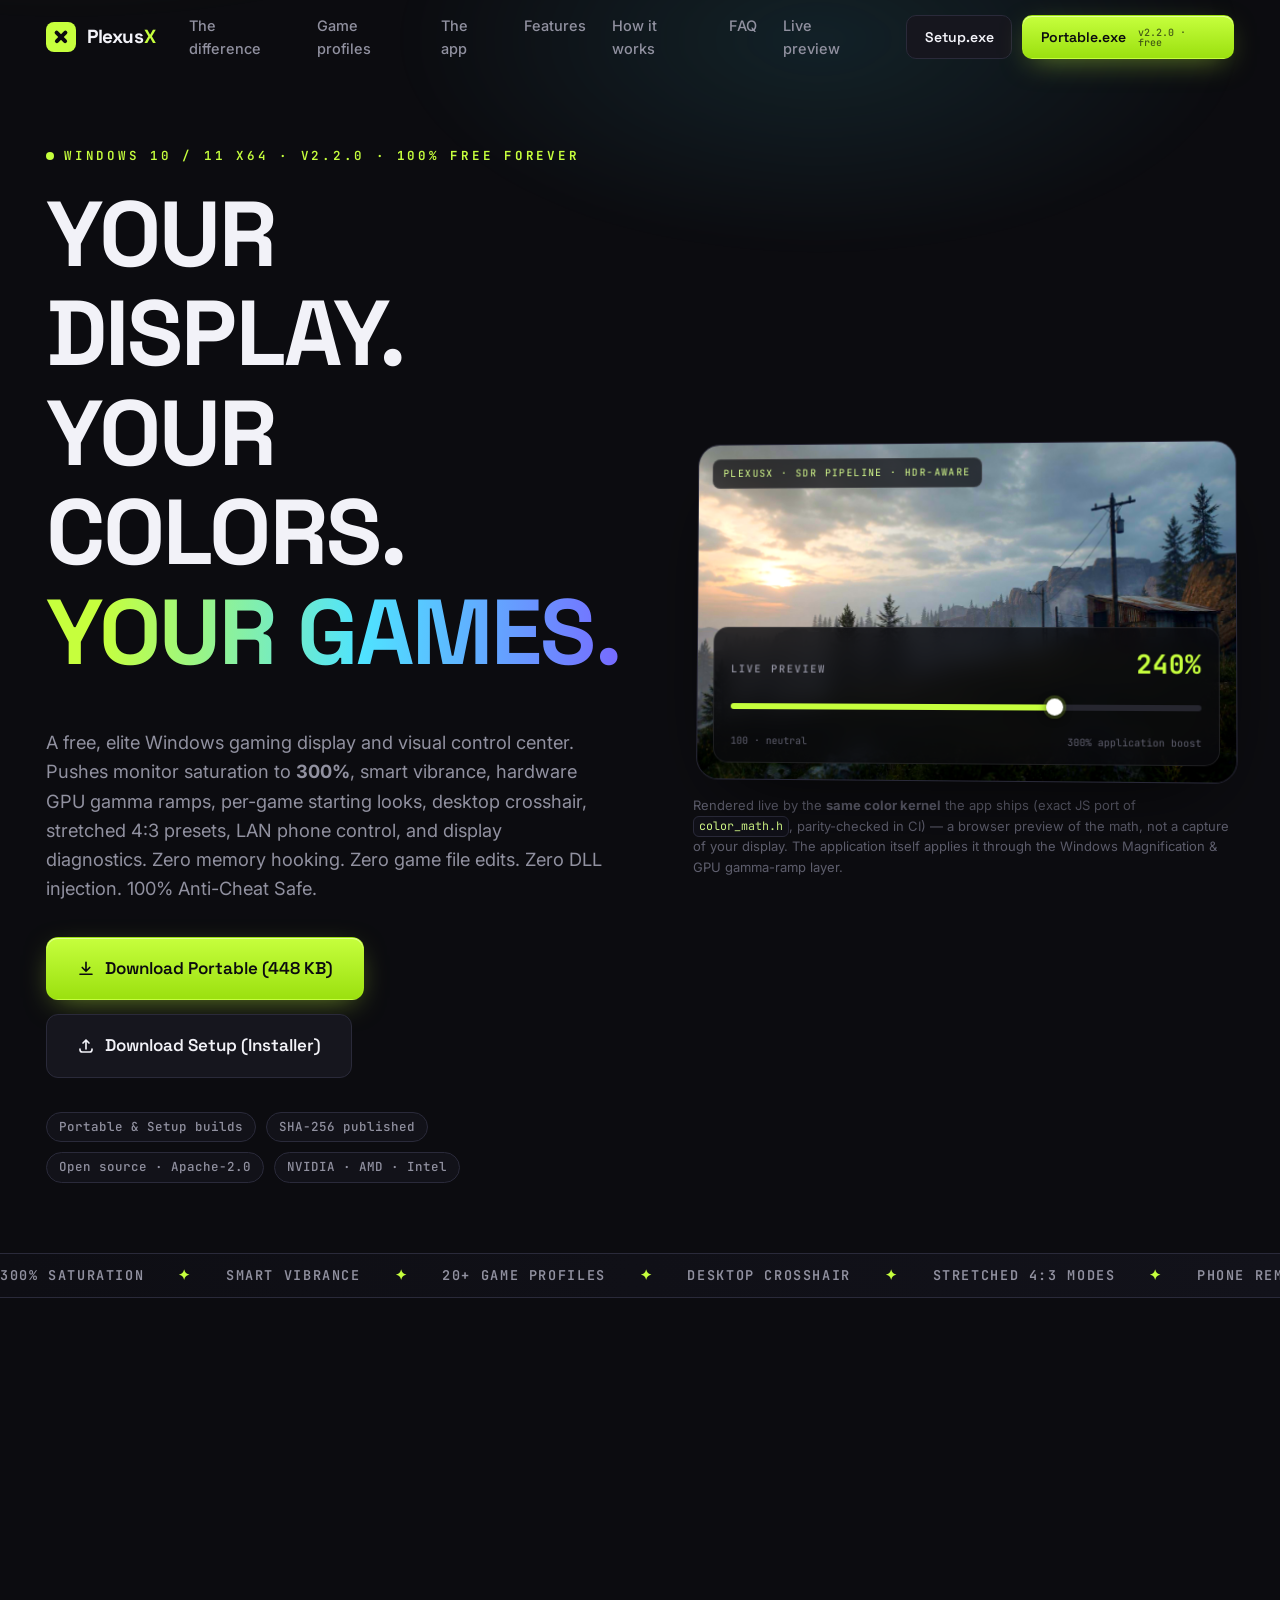
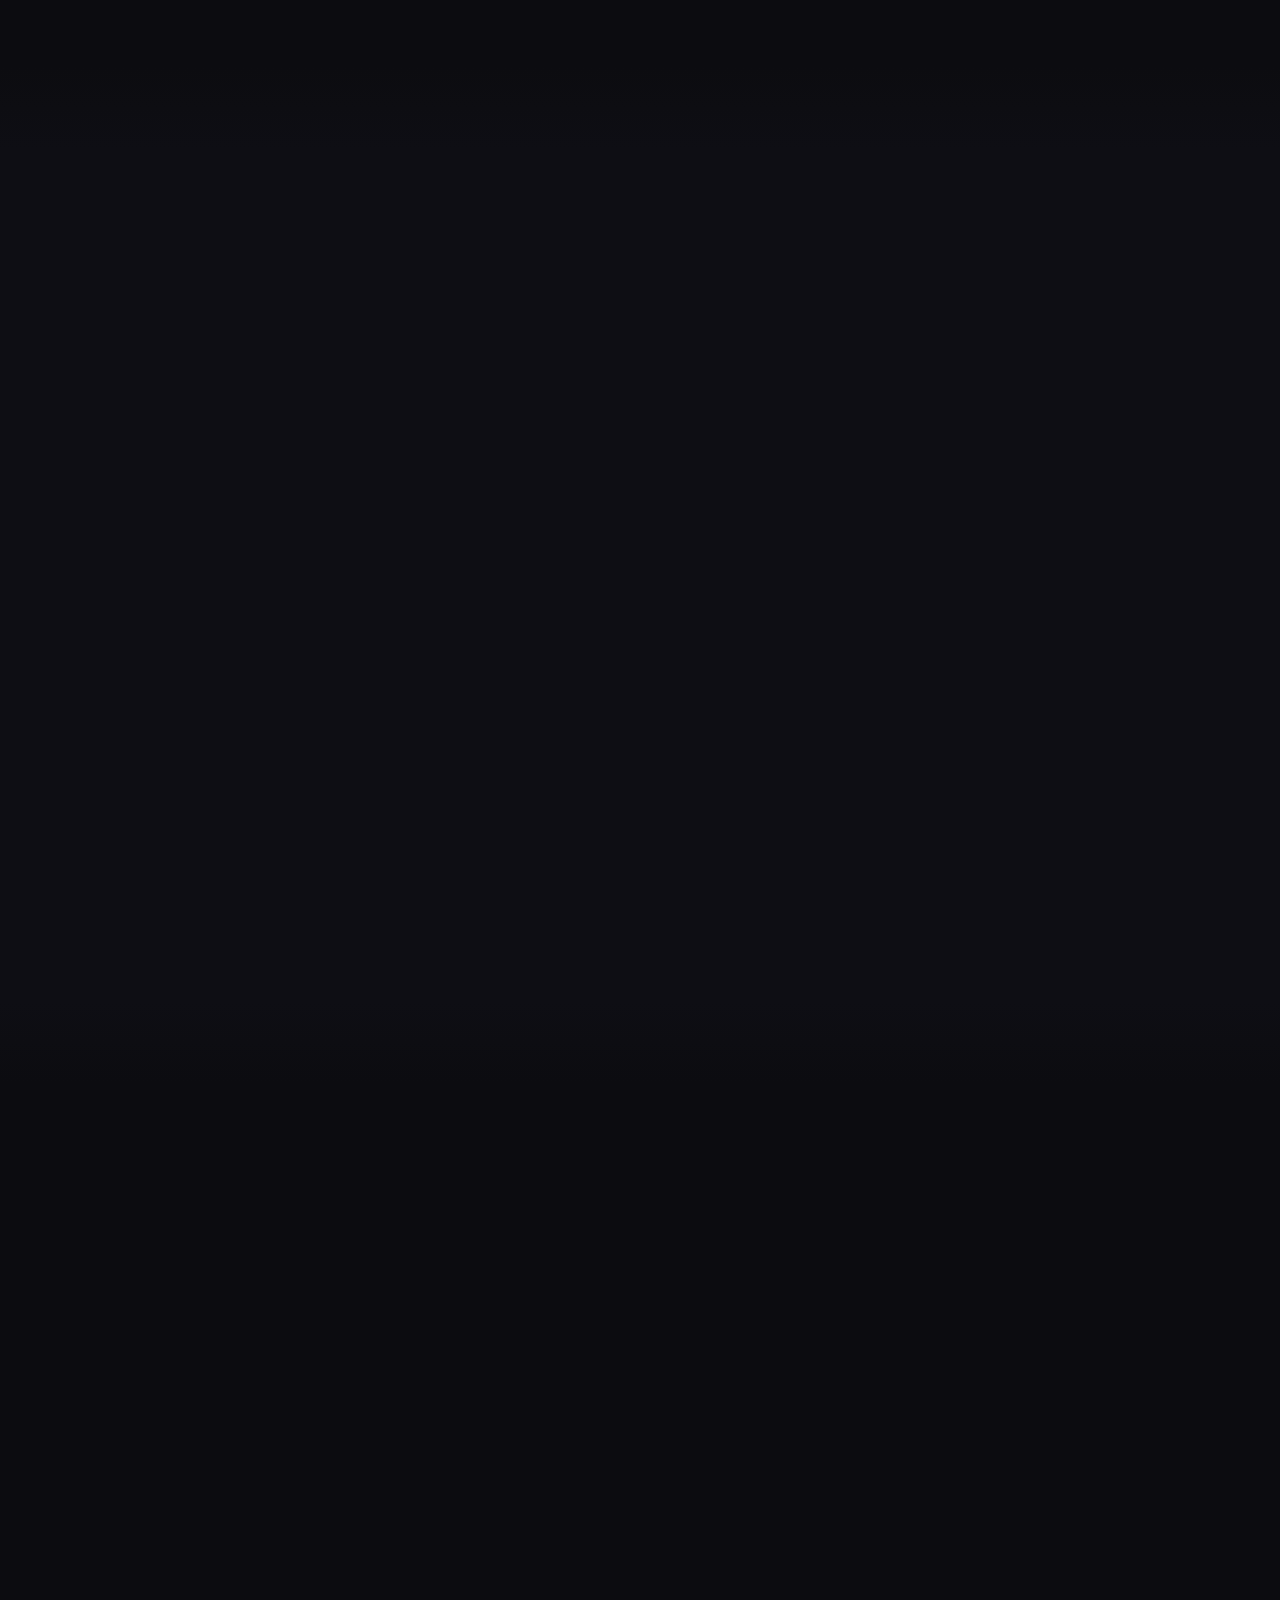
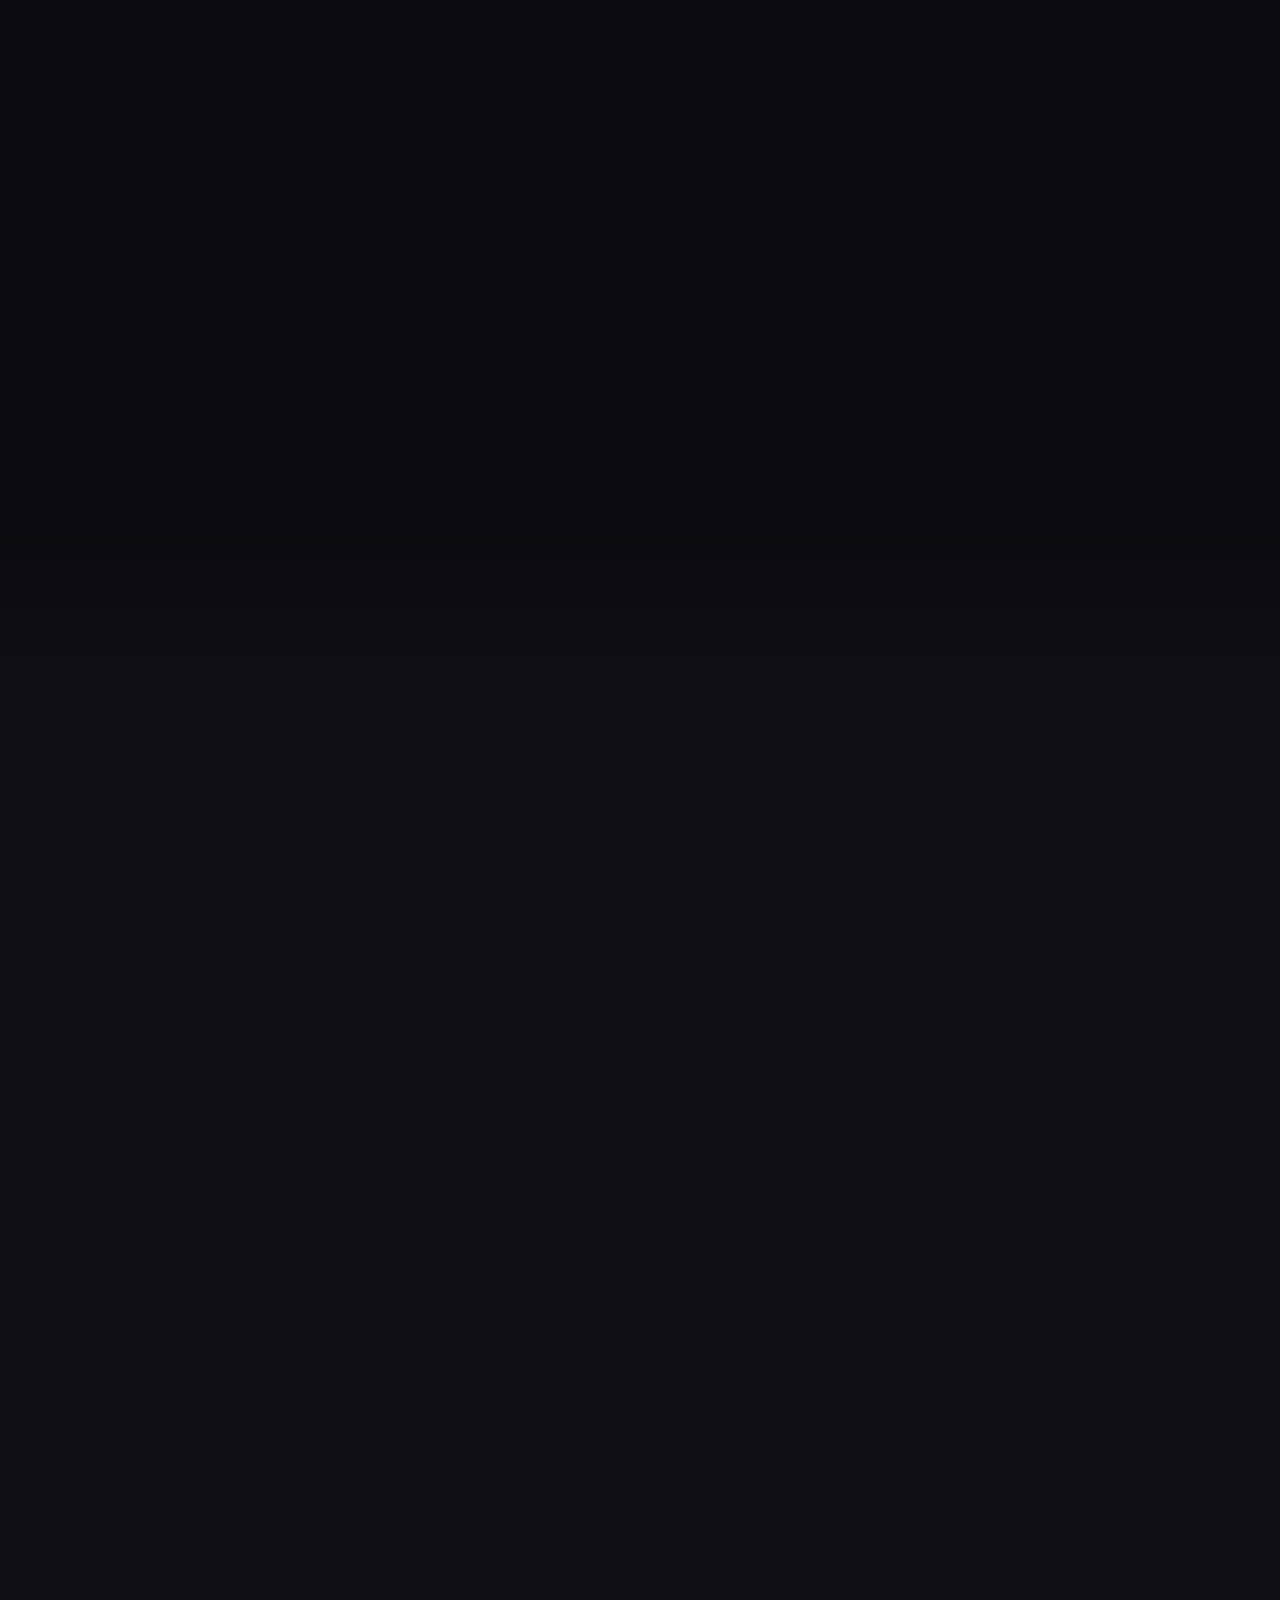
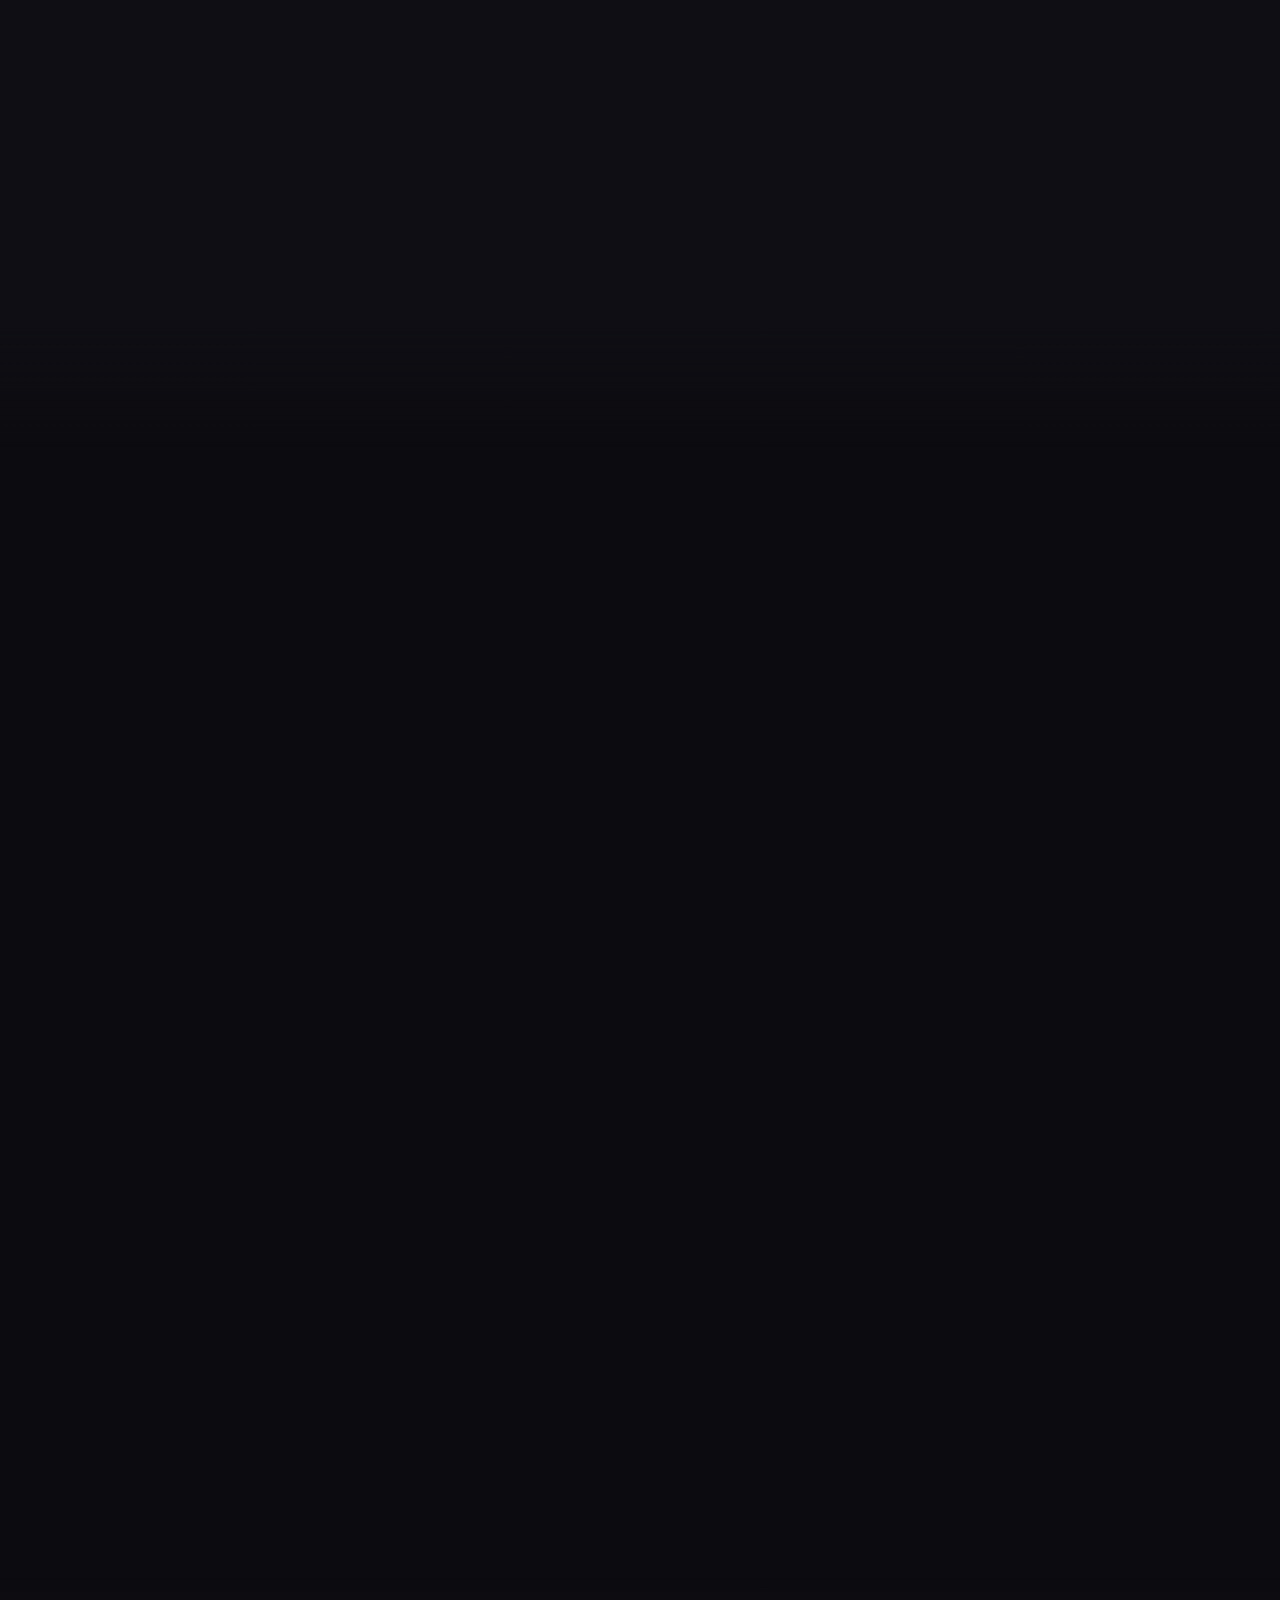
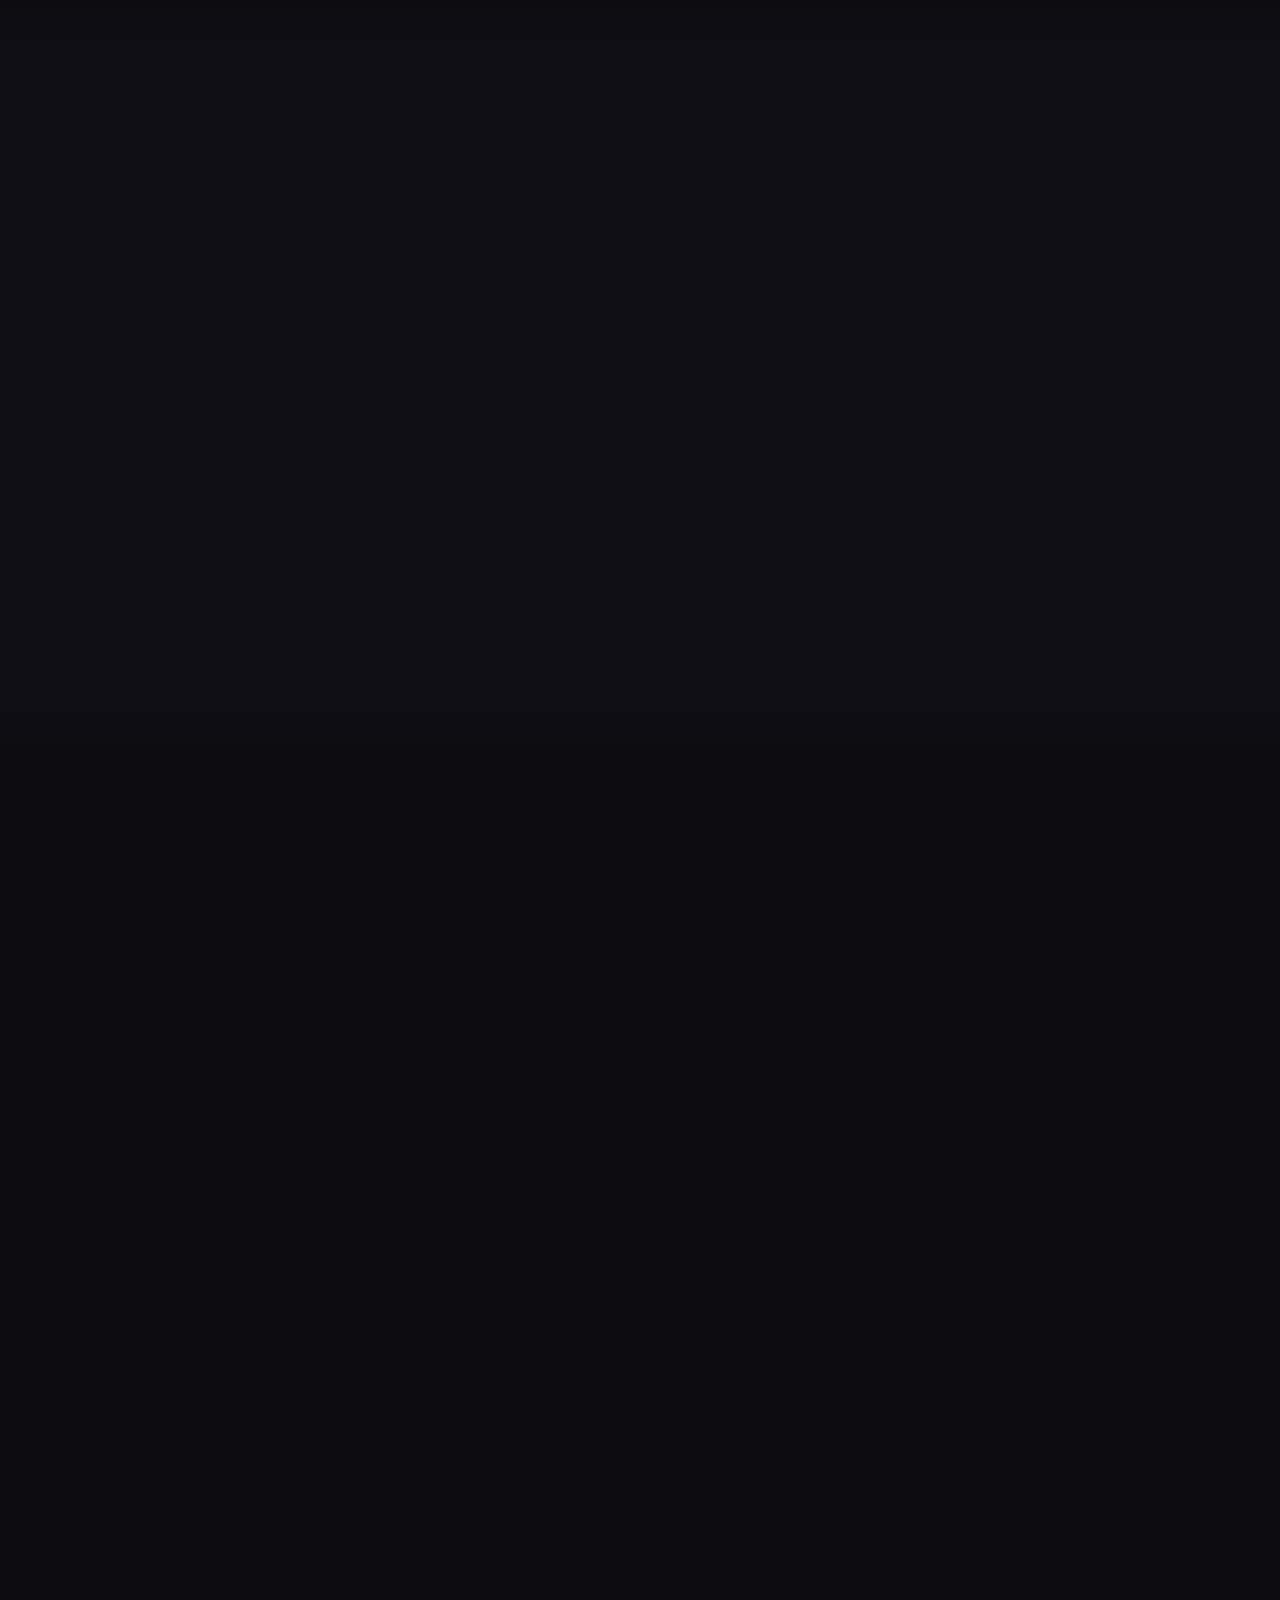
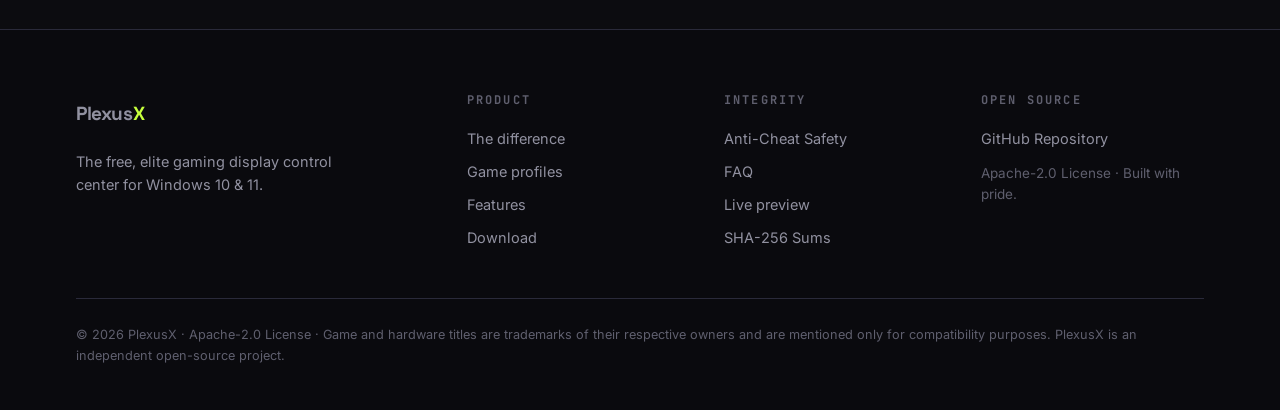
==== commit e88778fe: "v2.2.0: unified color engine architecture, game-path honesty, shared-math web preview ENGINE (single" ====
--- a/site/index.html
+++ b/site/index.html
@@ -30,10 +30,11 @@
       <a href="#features">Features</a>
       <a href="#how">How it works</a>
       <a href="#faq">FAQ</a>
+      <a href="preview.html">Live preview</a>
     </nav>
     <div style="display:flex;gap:10px;align-items:center;">
       <a class="btn btn-sm btn-ghost" href="download/PlexusX-Setup.exe" download="PlexusX-Setup.exe">Setup.exe</a>
-      <a class="btn btn-sm btn-primary" href="download/PlexusX.exe" download="PlexusX.exe">Portable.exe<span class="btn-sub">v2.0.0 · free</span></a>
+      <a class="btn btn-sm btn-primary" href="download/PlexusX.exe" download="PlexusX.exe">Portable.exe<span class="btn-sub">v2.2.0 · free</span></a>
     </div>
   </div>
 </header>
@@ -45,7 +46,7 @@
   <div class="hero-glow" aria-hidden="true"></div>
   <div class="hero-in">
     <div class="hero-copy">
-      <p class="eyebrow"><span class="pulse"></span>Windows 10 / 11 x64 · v2.0.0 · <b>100% Free Forever</b></p>
+      <p class="eyebrow"><span class="pulse"></span>Windows 10 / 11 x64 · v2.2.0 · <b>100% Free Forever</b></p>
       <h1>YOUR DISPLAY.<br>YOUR COLORS.<br><span class="grad">YOUR GAMES.</span></h1>
       <p class="lead">A free, elite Windows gaming display and visual control center.
         Pushes monitor saturation to <strong>300%</strong>, smart vibrance, hardware GPU gamma ramps,
@@ -54,7 +55,7 @@
       <div class="hero-cta">
         <a class="btn btn-primary btn-lg" href="download/PlexusX.exe" download="PlexusX.exe">
           <svg viewBox="0 0 24 24" class="ico" aria-hidden="true"><path d="M12 3v12m0 0l-5-5m5 5l5-5M4 19h16"/></svg>
-          Download Portable (347 KB)</a>
+          Download Portable (448 KB)</a>
         <a class="btn btn-ghost btn-lg" href="download/PlexusX-Setup.exe" download="PlexusX-Setup.exe">
           <svg viewBox="0 0 24 24" class="ico" aria-hidden="true"><path d="M4 16v1a3 3 0 003 3h10a3 3 0 003-3v-1m-4-8l-4-4m0 0L8 8m4-4v12"/></svg>
           Download Setup (Installer)</a>
@@ -82,9 +83,11 @@
           <input class="range" type="range" min="100" max="300" value="240" id="heroSat" aria-label="Saturation preview">
           <div class="hud-scale mono"><span>100 · neutral</span><span>300% application boost</span></div>
         </div>
-        <span class="hud-badge mono">PLEXUSX · SDR &amp; HDR OPTIMIZED</span>
-      </div>
-      <p class="fineprint">Rendered by your browser — the actual application runs on the Windows Magnification &amp; GPU Gamma layer.</p>
+        <span class="hud-badge mono">PLEXUSX · SDR PIPELINE · HDR-AWARE</span>
+      </div>
+      <p class="fineprint">Rendered live by the <b>same color kernel</b> the app ships (exact JS port of
+        <code>color_math.h</code>, parity-checked in CI) — a browser preview of the math, not a capture of your display.
+        The application itself applies it through the Windows Magnification &amp; GPU gamma-ramp layer.</p>
     </div>
   </div>
 </section>
@@ -260,7 +263,7 @@
     <div class="mock reveal" id="mock">
       <div class="mock-titlebar">
         <span class="mock-logo"><span class="brand-mark sm"></span>PLEXUSX</span>
-        <span class="mock-toast mono" id="mockToast">● v2.0.0 · everything unlocked · no pro tier</span>
+        <span class="mock-toast mono" id="mockToast">● v2.2.0 · everything unlocked · no pro tier</span>
         <span class="mock-cap"><i>—</i><i>✕</i></span>
       </div>
       <div class="mock-body">
@@ -368,7 +371,7 @@
             <div class="mock-toggle-row"><span>LAN Phone Remote (Port 8777)</span><button class="sw on" aria-pressed="true"><i></i></button></div>
             <div class="mock-url mono">http://192.168.1.100:8777 (PIN: 8492) <button class="mbtn tiny" id="copyUrl">Copy link</button></div>
             <p class="mock-div">ABOUT PLEXUSX</p>
-            <p class="mock-about">PlexusX v2.0.0 · Windows 10/11 x64 · 100% Free Open Source.<br>
+            <p class="mock-about">PlexusX v2.2.0 · Windows 10/11 x64 · 100% Free Open Source.<br>
               Zero telemetry · No account · No cloud requirement · Local config only.<br>
               Anti-cheat safe: Legit Windows Magnification &amp; GDI Gamma APIs only.</p>
           </div>
@@ -433,6 +436,17 @@
       </article>
     </div>
 
+      <article class="how-card reveal">
+        <span class="how-num mono">04</span>
+        <h3>How Games Are Detected — and What Each Mode Can Do</h3>
+        <p>PlexusX listens to foreground/session events (no CPU polling). Composited desktop, borderless and
+          windowed games get the <strong>full</strong> effect. A title rendered in true <em>exclusive fullscreen</em>
+          bypasses the desktop compositor, so only the GPU gamma-ramp half can reach it — the app shows
+          <code>LIMITED (CURVES ONLY)</code> for that display instead of pretending the matrix landed.
+          HDR content is detected and passed through untouched. On ALT+TAB the engine re-asserts from
+          focus events (coalesced, no arbitrary timers) and the Diagnostics page reports
+          requested-vs-applied state per display.</p>
+      </article>
     <div class="never reveal">
       <h3>Strict Anti-Cheat &amp; Fair Play Guarantee</h3>
       <ul>
@@ -453,15 +467,15 @@
     <div class="dl reveal">
       <div class="dl-left">
         <p class="eyebrow">OFFICIAL RELEASES</p>
-        <h2>Download PlexusX v2.0.0</h2>
+        <h2>Download PlexusX v2.2.0</h2>
         <p class="section-lead">Choose your preferred build: portable standalone executable or setup installer with Desktop &amp; Start Menu shortcuts. Both are 100% free and open source.</p>
         <div style="display:flex;gap:14px;flex-wrap:wrap;margin-bottom:20px;">
           <a class="btn btn-primary btn-lg" href="download/PlexusX.exe" download="PlexusX.exe">
             <svg viewBox="0 0 24 24" class="ico" aria-hidden="true"><path d="M12 3v12m0 0l-5-5m5 5l5-5M4 19h16"/></svg>
-            Download Portable EXE (347 KB)</a>
+            Download Portable EXE (448 KB)</a>
           <a class="btn btn-ghost btn-lg" href="download/PlexusX-Setup.exe" download="PlexusX-Setup.exe">
             <svg viewBox="0 0 24 24" class="ico" aria-hidden="true"><path d="M4 16v1a3 3 0 003 3h10a3 3 0 003-3v-1m-4-8l-4-4m0 0L8 8m4-4v12"/></svg>
-            Download Setup Installer (598 KB)</a>
+            Download Setup Installer (699 KB)</a>
         </div>
         <p class="dl-meta">Windows 10 / 11 x64 · NVIDIA · AMD · Intel · Apache-2.0</p>
       </div>
@@ -469,9 +483,9 @@
         <div class="hash-card">
           <p class="hash-label">SHA-256 Checksums</p>
           <p style="font-size:12px;color:#8a8a9a;margin-bottom:4px;">PlexusX.exe (Portable):</p>
-          <code class="mono hash-val" style="word-break:break-all;display:block;margin-bottom:12px;">04f6f6cdb82410a9e25d800b31f8b7a8bb743a02c51de02a77540cfd892b04af</code>
+          <code class="mono hash-val" style="word-break:break-all;display:block;margin-bottom:12px;">9c74c6724d45f88abea251e9203b0c461cfda40701359a5b03d0d25e80f917fb</code>
           <p style="font-size:12px;color:#8a8a9a;margin-bottom:4px;">PlexusX-Setup.exe (Installer):</p>
-          <code class="mono hash-val" style="word-break:break-all;display:block;">52b082ed72c6f654e263bc583a4d63c023ca014a74b78e3ce826ef26bf040547</code>
+          <code class="mono hash-val" style="word-break:break-all;display:block;">21d3602c3845cd306e6228c1368e0703d520cfd291f91023ae191761c69cb9b1</code>
         </div>
       </div>
     </div>
@@ -530,6 +544,7 @@
         <h4>Integrity</h4>
         <a href="#how">Anti-Cheat Safety</a>
         <a href="#faq">FAQ</a>
+      <a href="preview.html">Live preview</a>
         <a href="download/SHA256SUMS.txt">SHA-256 Sums</a>
       </div>
       <div>
@@ -542,6 +557,7 @@
   </div>
 </footer>
 
+<script src="assets/color_engine.js"></script>
 <script src="assets/app.js"></script>
 </body>
 </html>
--- a/site/assets/style.css
+++ b/site/assets/style.css
@@ -1,19 +1,23 @@
-/* ═══════════ PlexusX — style ═══════════ */
+/* ═══════════ PlexusX — style ═══════════
+ * Palettes are NOT defined here: every color resolves to the shared design
+ * tokens (assets/tokens.css), which mirror the native UI (app/src/ui_theme.h).
+ * Marketing-only extras (radii/shadows/fonts) stay local below. */
+@import url("tokens.css");
 :root{
-  --bg:#0b0b0f;
-  --bg2:#101016;
-  --panel:#15151d;
-  --card:#17171f;
-  --card2:#1e1e28;
-  --line:#282836;
-  --txt:#f2f2f5;
-  --sub:#8f8f9d;
-  --dim:#63636f;
-  --acc:#c6ff3d;
-  --acc-deep:#9be00f;
-  --vio:#7b5cff;
-  --cyan:#4fe3ff;
-  --dang:#ff5c5c;
+  --bg:var(--px-bg);
+  --bg2:var(--px-side);
+  --panel:var(--px-surface);
+  --card:var(--px-surface);
+  --card2:var(--px-surface-hover);
+  --line:var(--px-border);
+  --txt:var(--px-text);
+  --sub:var(--px-text-sub);
+  --dim:var(--px-text-dim);
+  --acc:var(--px-accent);
+  --acc-deep:var(--px-accent-deep);
+  --vio:var(--px-violet);
+  --cyan:var(--px-cyan);
+  --dang:var(--px-danger);
   --r:14px;
   --r-lg:22px;
   --font-d:"Space Grotesk",system-ui,sans-serif;
@@ -554,3 +558,18 @@
   *{animation-duration:.01ms!important;transition-duration:.01ms!important}
   html{scroll-behavior:auto}
 }
+
+/* ---------- engine canvas overlay (pixel-accurate preview, shared math) ---------- */
+.stage-frame{position:relative}
+.engine-canvas{position:absolute;inset:0;width:100%;height:100%;pointer-events:none;display:block}
+.compare-after .engine-canvas{width:100vw;max-width:none;height:100%}
+.engine-canvas,.compare-after .engine-canvas{object-fit:cover}
+
+/* chips used on the preview page (token-driven) */
+.px-chip{display:inline-flex;align-items:center;gap:6px;font:700 10px/1 var(--font-m);
+  letter-spacing:.12em;padding:7px 12px;border-radius:999px;border:1px solid var(--line);
+  background:var(--card);color:var(--sub)}
+.px-chip[data-tone="ok"]{color:var(--ok);border-color:rgba(79,227,120,.35)}
+.px-chip[data-tone="warn"]{color:var(--warn);border-color:rgba(255,196,61,.35)}
+.px-chip[data-tone="bad"]{color:var(--bad);border-color:rgba(255,80,80,.35)}
+.px-chip[data-tone="info"]{color:var(--cyan);border-color:rgba(79,227,255,.35)}
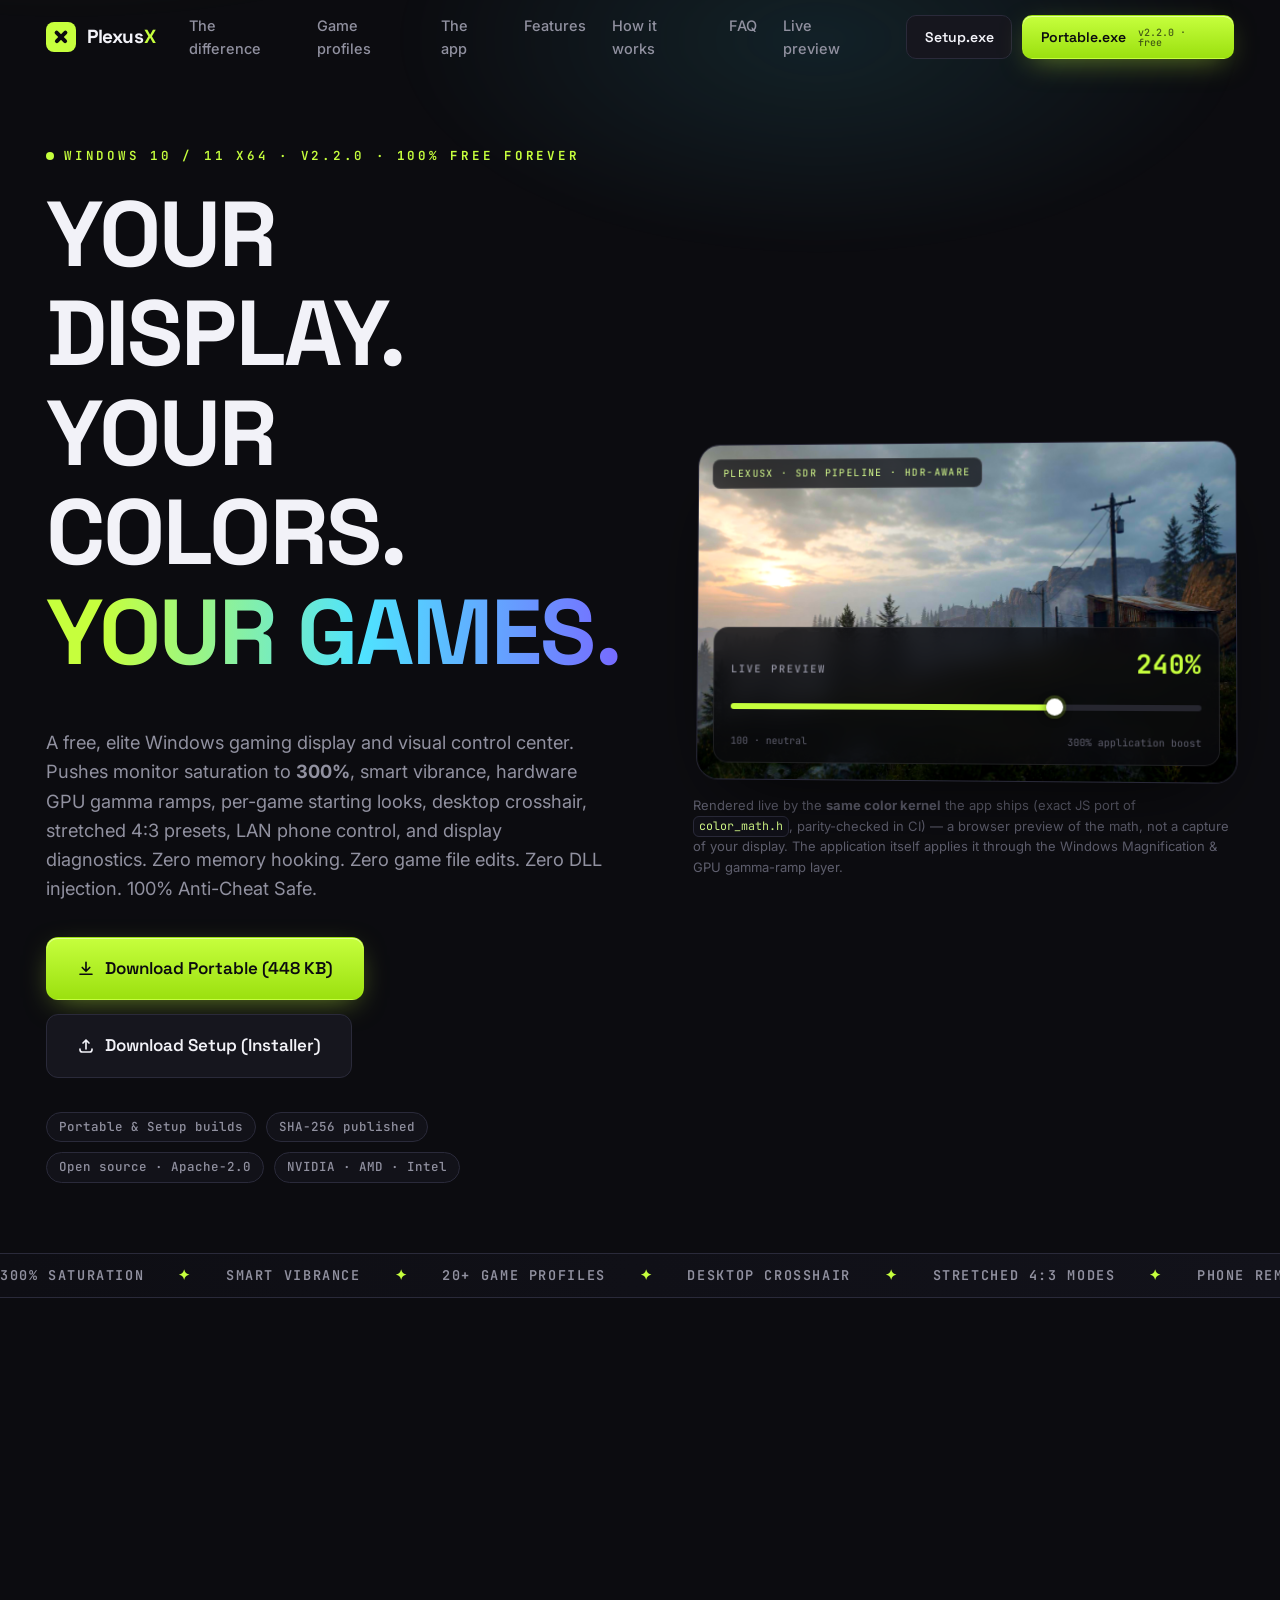
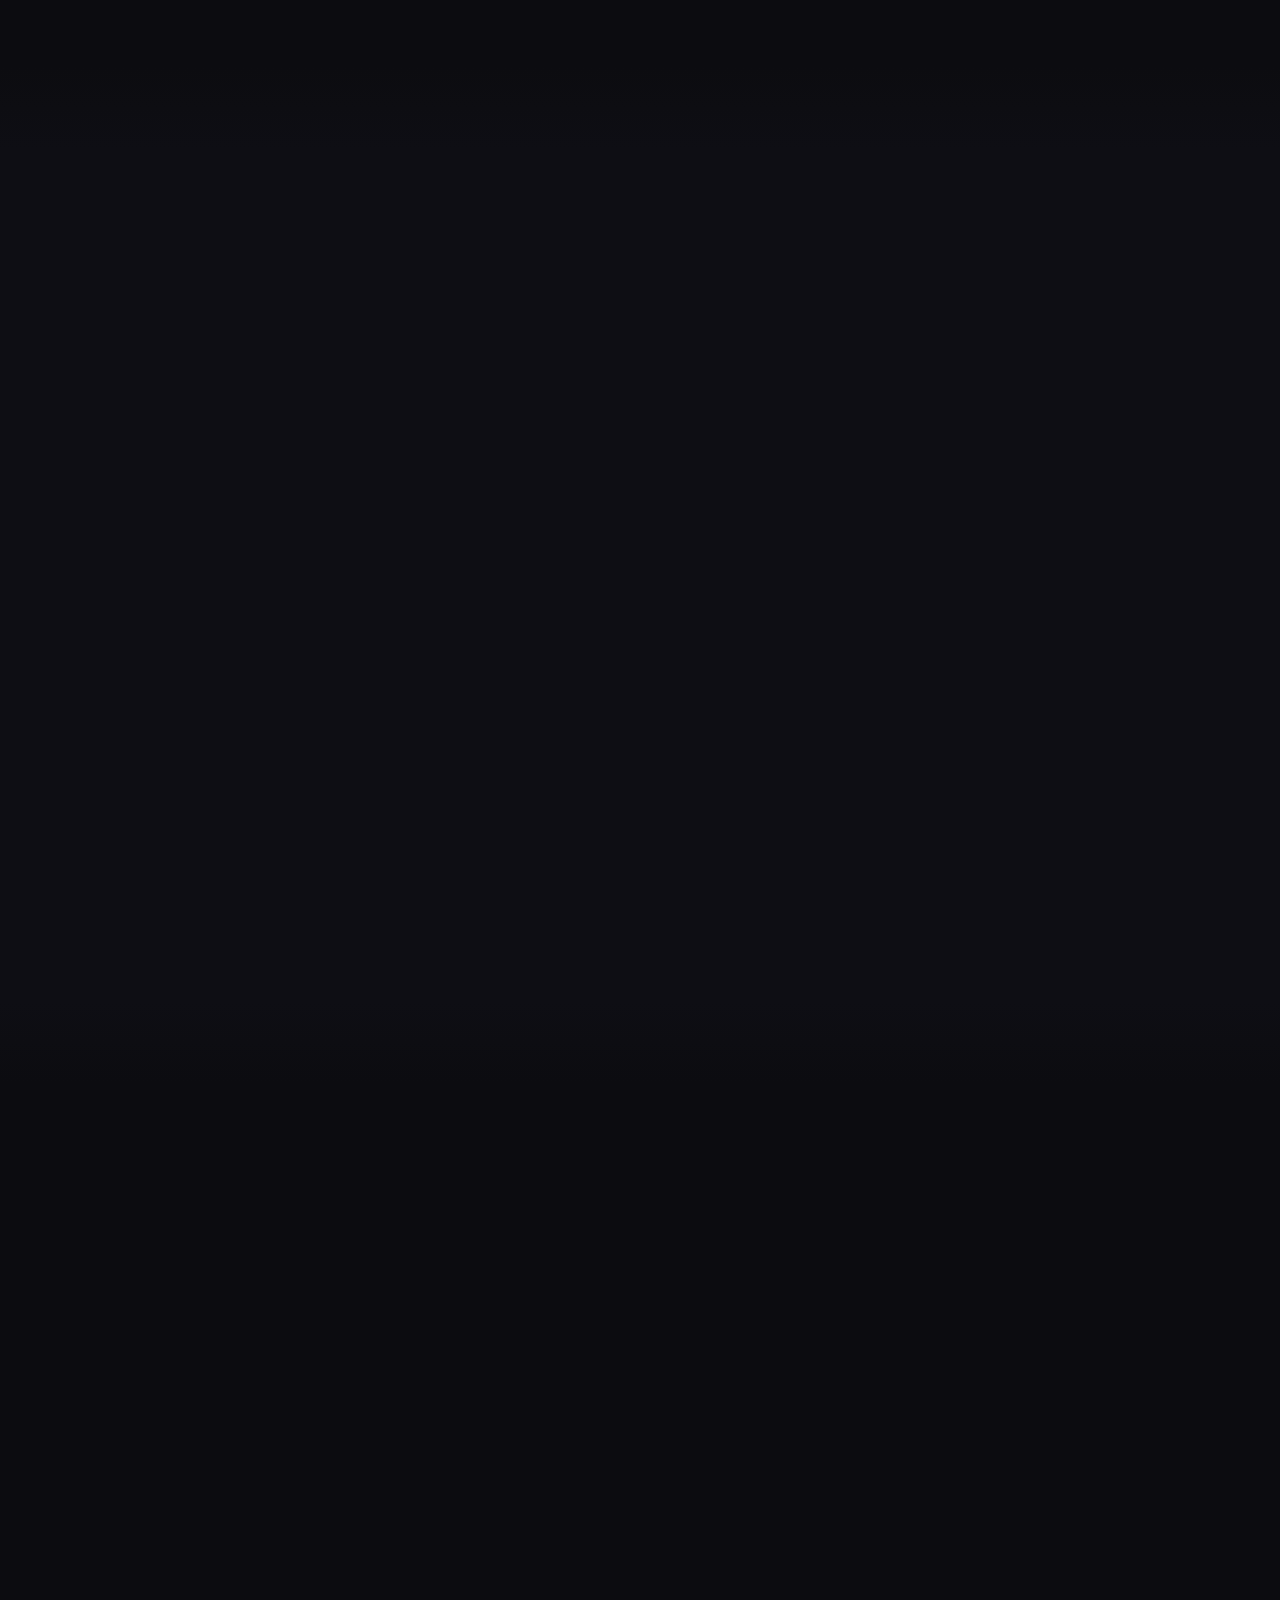
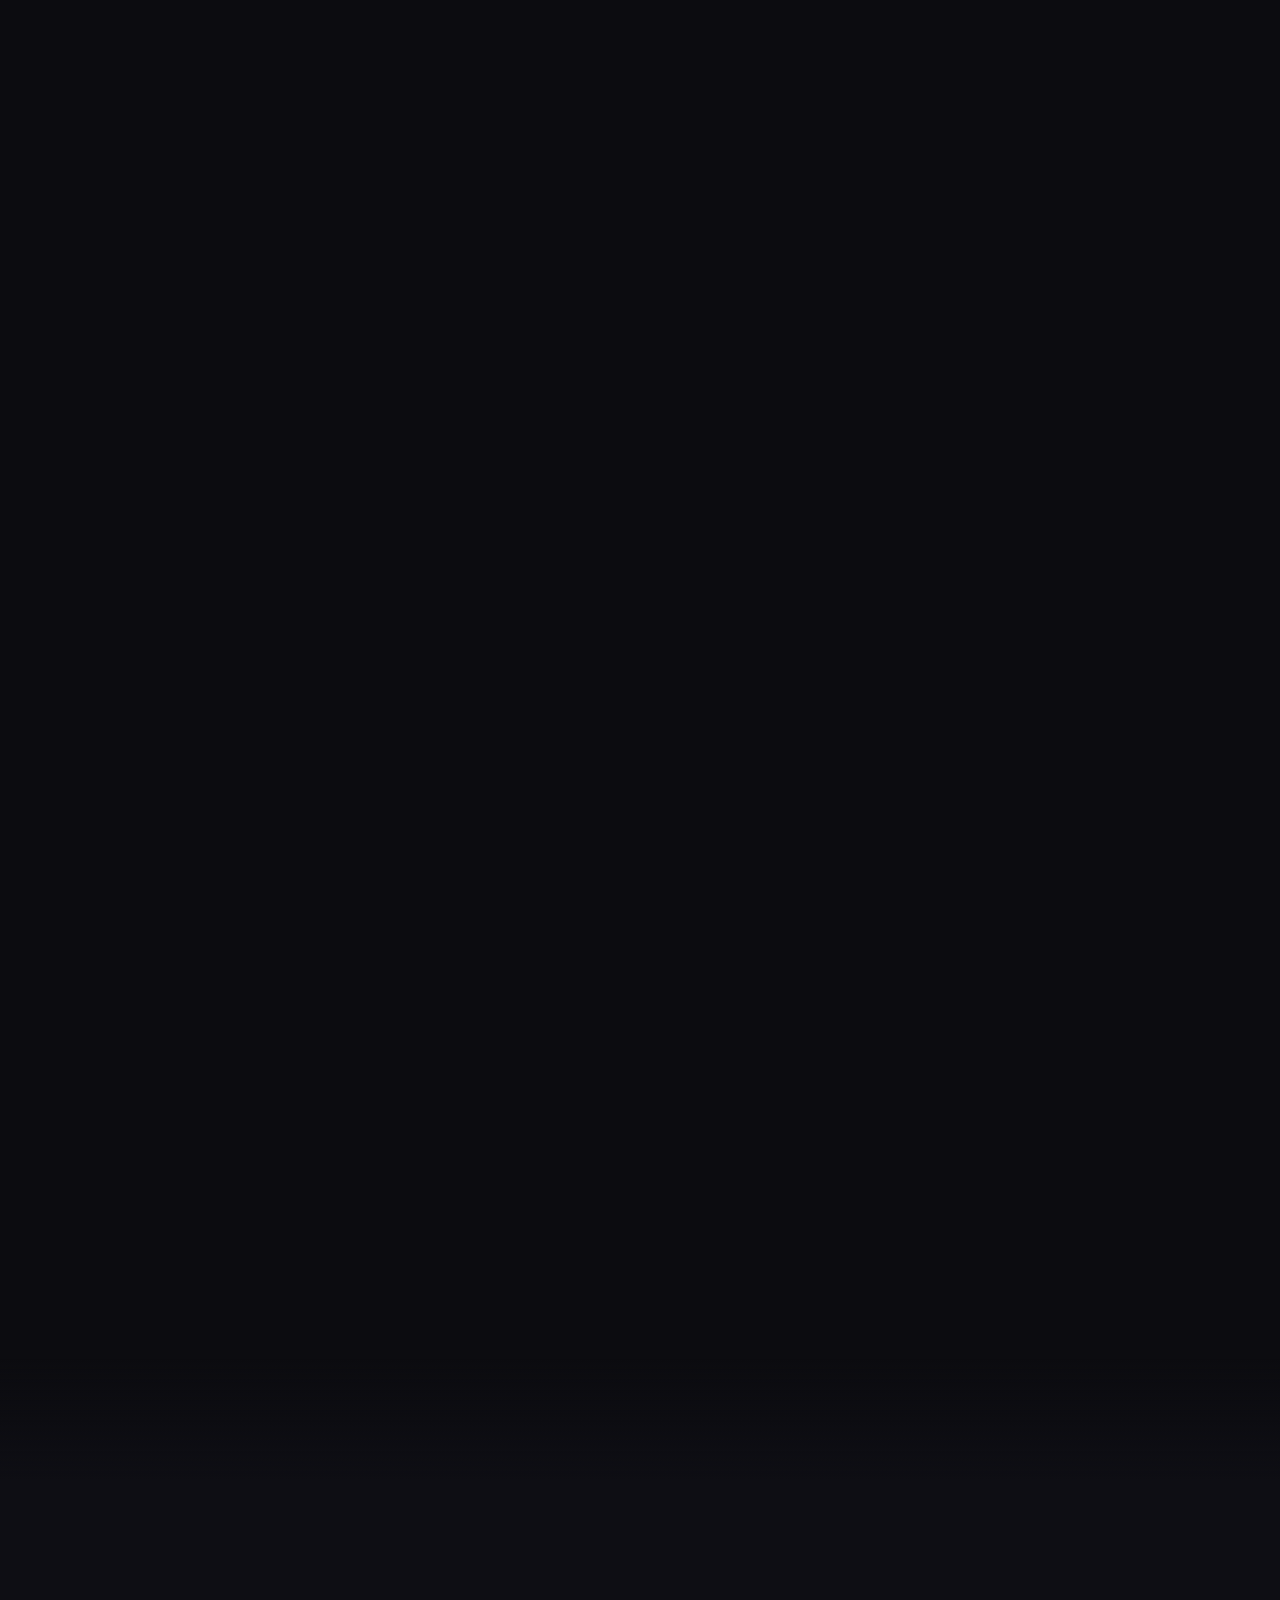
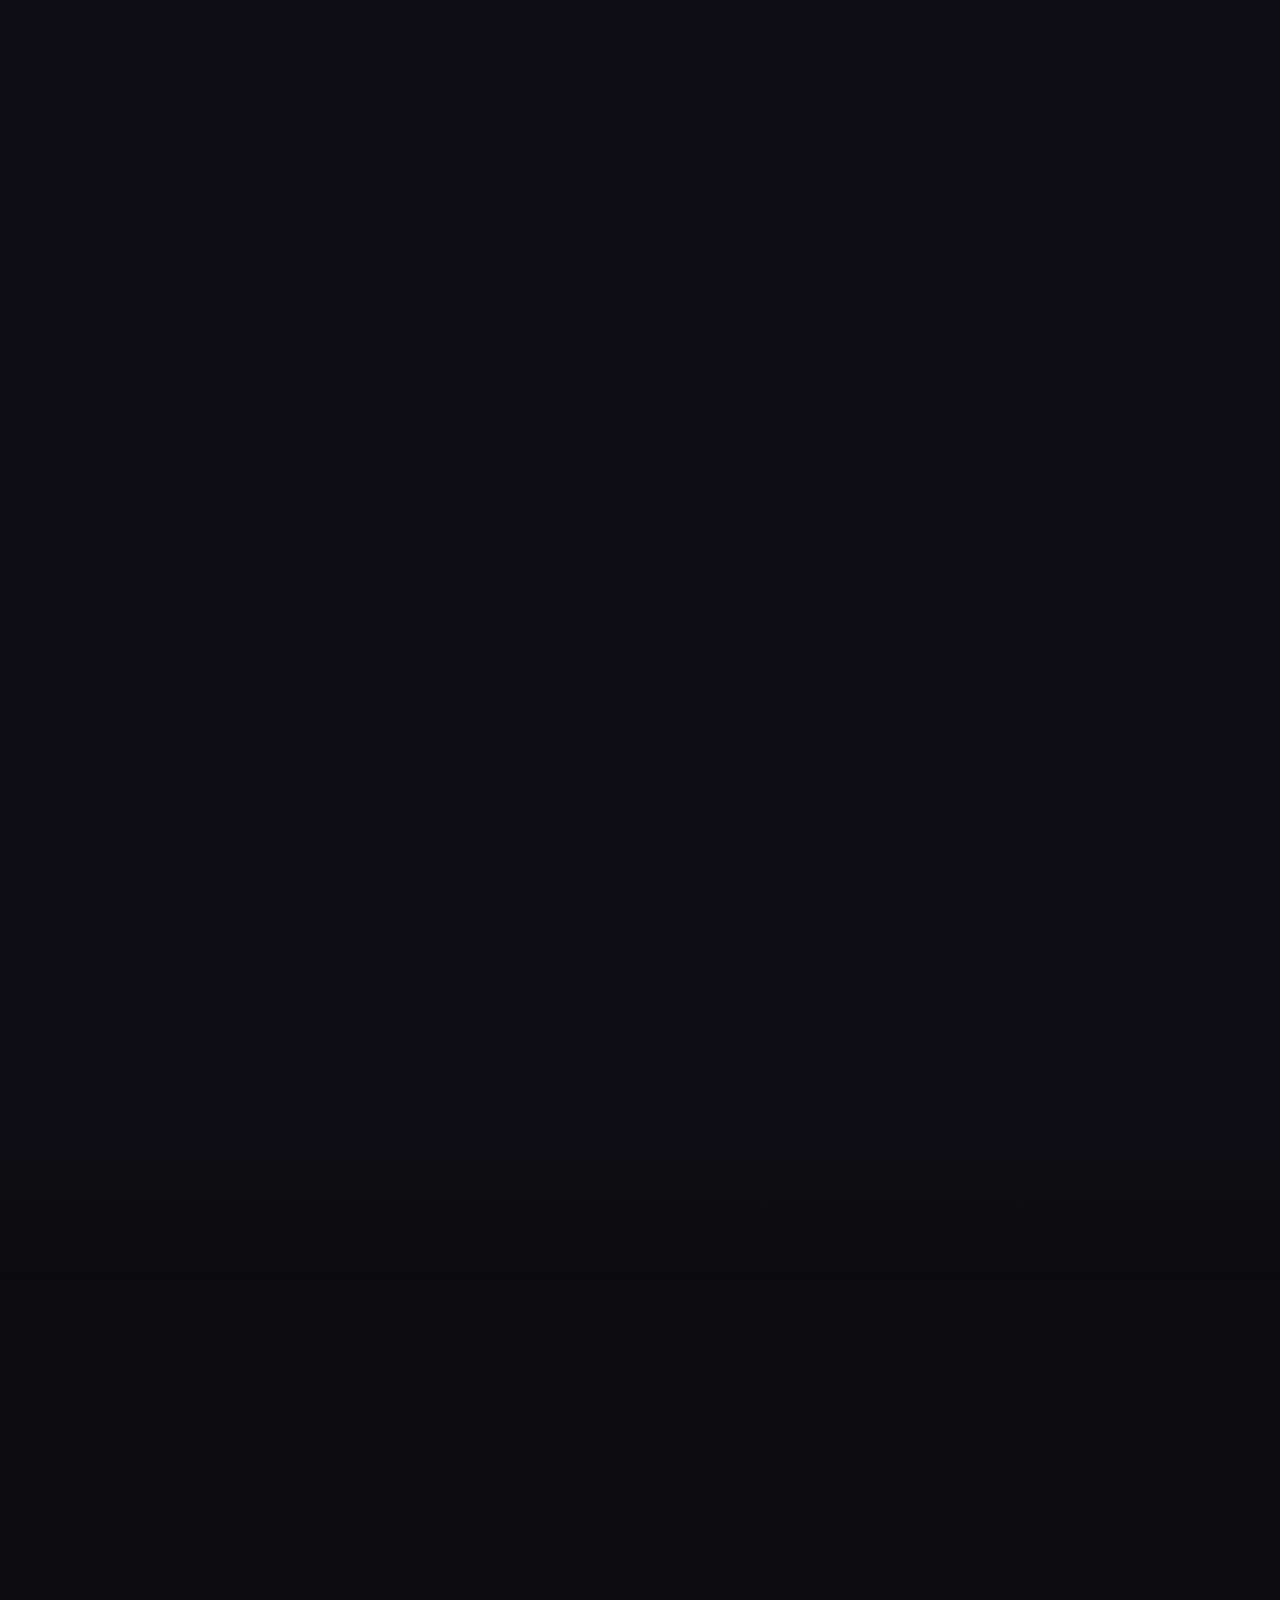
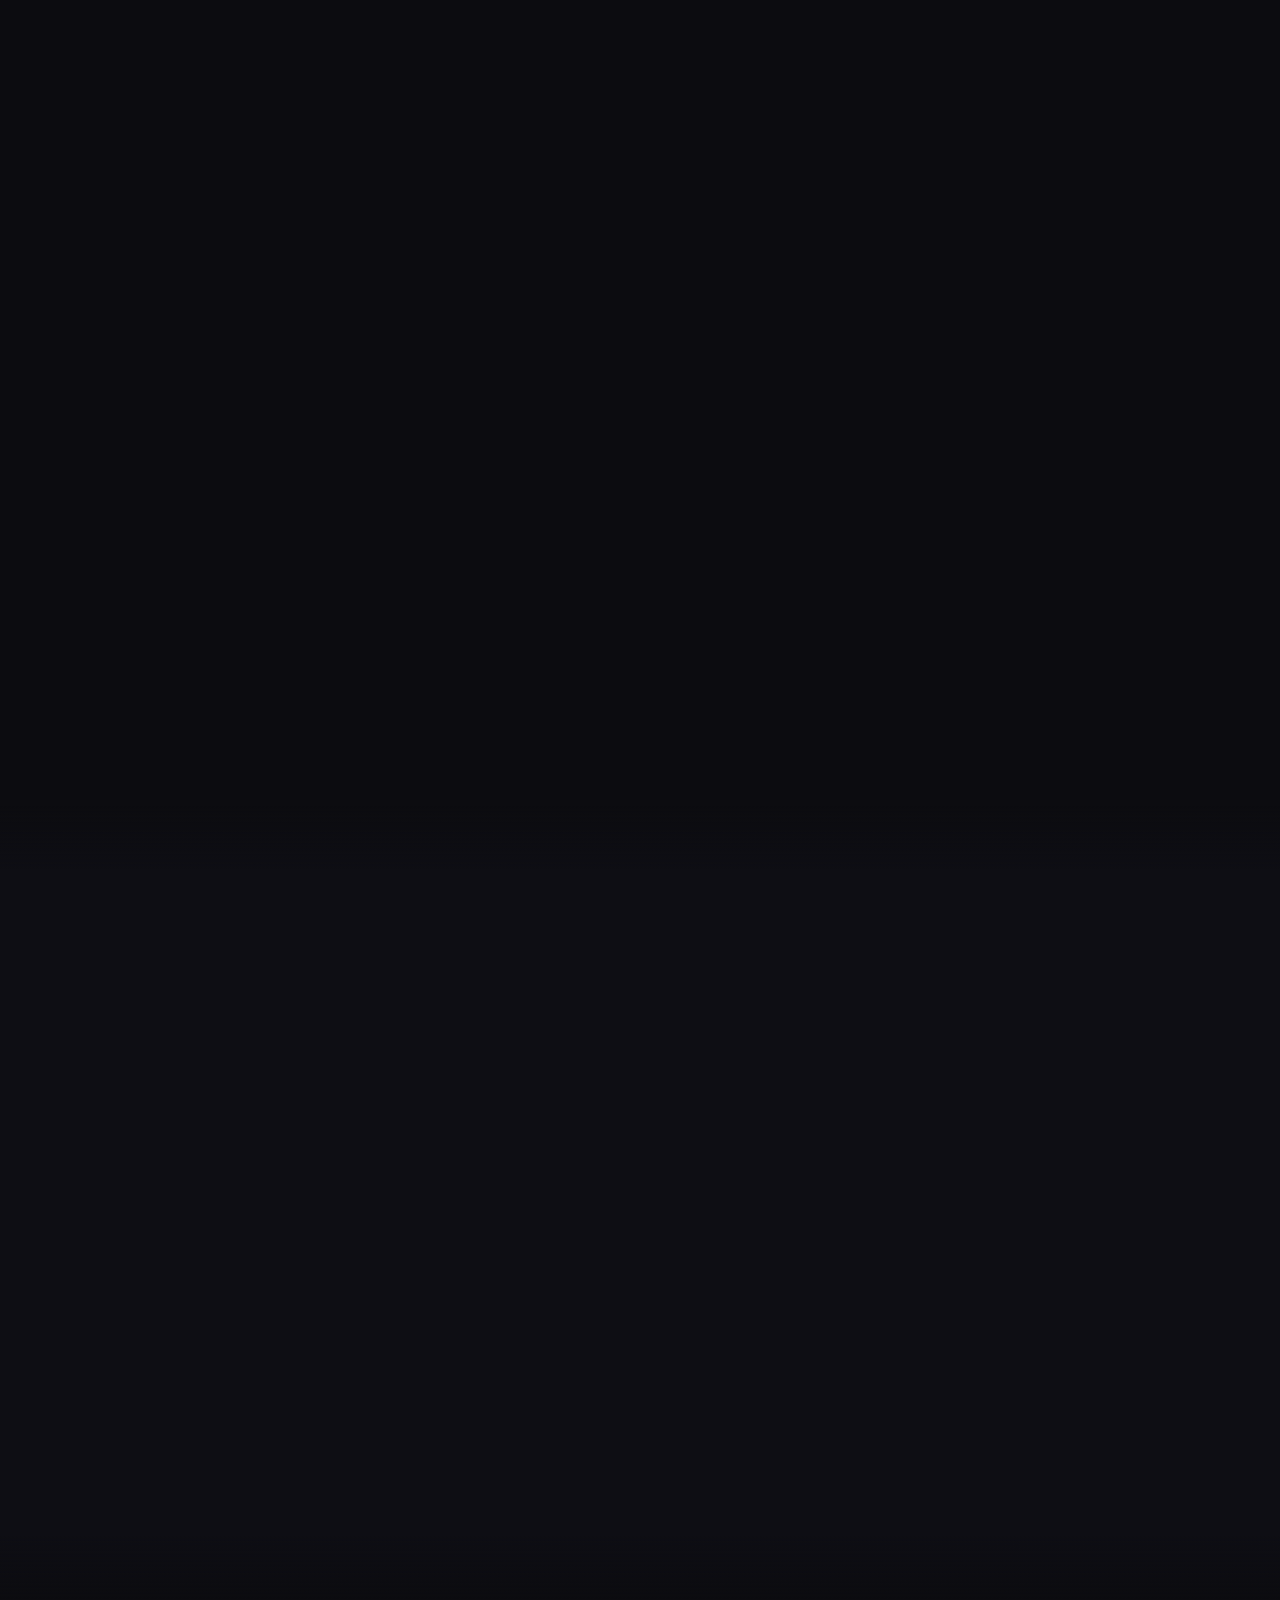
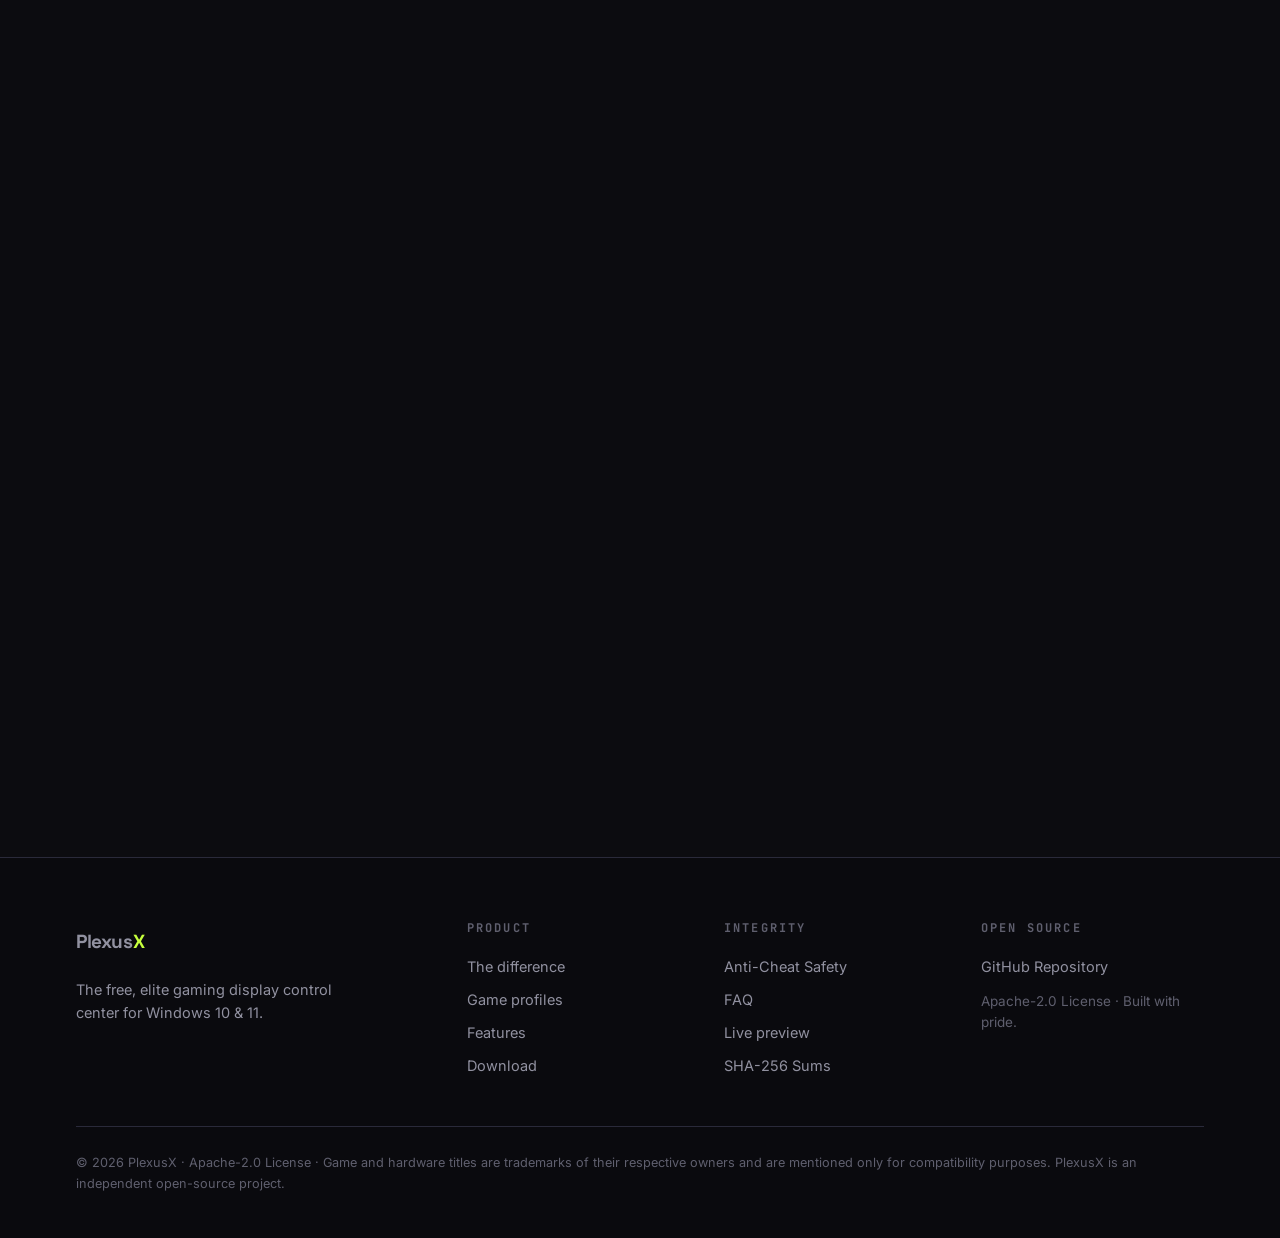
==== commit 01ccca42: "feat: complete deep repository audit and implement improvements Co-authored-by: arena-agent <2970537" ====
--- a/site/index.html
+++ b/site/index.html
@@ -248,6 +248,70 @@
             </div>
           </div>
         </div>
+      </div>
+    </div>
+  </div>
+</section>
+
+<!-- ══════════ RECOMMENDER ══════════ -->
+<section class="section" id="recommender">
+  <div class="wrap">
+    <p class="eyebrow reveal">PROFILE RECOMMENDER</p>
+    <h2 class="reveal">Find Your Starting Point</h2>
+    <p class="section-lead reveal">Select your game and display setup to receive a functional, deterministic profile recommendation. No magic AI, just documented rules.</p>
+    <div class="rec-tool reveal">
+      <div class="rec-form">
+        <div class="rec-field">
+          <label for="recGame">Game</label>
+          <select id="recGame">
+            <option value="cs2">Counter-Strike 2</option>
+            <option value="rust">Rust</option>
+            <option value="valorant">Valorant</option>
+            <option value="tarkov">Escape from Tarkov</option>
+            <option value="fortnite">Fortnite</option>
+            <option value="warzone">Warzone</option>
+            <option value="other">Other / Not Listed</option>
+          </select>
+        </div>
+        <div class="rec-field">
+          <label for="recPriority">Priority</label>
+          <select id="recPriority">
+            <option value="competitive">Competitive Visibility</option>
+            <option value="balanced">Balanced</option>
+            <option value="natural">Natural Color</option>
+          </select>
+        </div>
+        <div class="rec-field">
+          <label for="recEnv">In-Game Environment</label>
+          <select id="recEnv">
+            <option value="daylight">Daylight / Bright</option>
+            <option value="dark">Dark / Night / Shadows</option>
+            <option value="indoor">Indoor / Mixed</option>
+            <option value="snow">Snow / Extremely Bright</option>
+            <option value="forest">Forest / Foliage</option>
+          </select>
+        </div>
+        <div class="rec-field">
+          <label for="recHdr">Display HDR State</label>
+          <select id="recHdr">
+            <option value="sdr">SDR (Standard Dynamic Range)</option>
+            <option value="hdr">HDR Enabled</option>
+            <option value="unknown">I don't know</option>
+          </select>
+        </div>
+        <button class="btn btn-primary" id="recBtn">Get Recommendation</button>
+      </div>
+      <div class="rec-result" id="recResult" style="display:none;">
+        <h3 id="recTitle">Recommended Profile</h3>
+        <p class="rec-desc" id="recDesc">Reason goes here.</p>
+        <div class="rec-caveat" id="recCaveat">Caveats go here.</div>
+        <div class="rec-stats">
+          <div class="rec-stat"><span class="mono">Brightness:</span> <span id="recBri"></span></div>
+          <div class="rec-stat"><span class="mono">Contrast:</span> <span id="recCon"></span></div>
+          <div class="rec-stat"><span class="mono">Saturation:</span> <span id="recSat"></span></div>
+          <div class="rec-stat"><span class="mono">Gamma:</span> <span id="recGam"></span></div>
+        </div>
+        <p style="font-size:12px;color:#8a8a9a;margin-top:10px;">This is a starting point. Adjust to your display's characteristics in PlexusX.</p>
       </div>
     </div>
   </div>
--- a/site/assets/style.css
+++ b/site/assets/style.css
@@ -269,6 +269,88 @@
 .preset-code{flex:1;min-width:190px;background:#101018;border:1px dashed #3a3a4c;color:#d7ff8a;
   padding:11px 13px;border-radius:10px;font-size:13px;letter-spacing:.03em}
 
+/* ── recommender ── */
+.rec-tool {
+  background: var(--bg2);
+  border: 1px solid var(--bd);
+  border-radius: 12px;
+  display: flex;
+  flex-direction: column;
+  gap: 20px;
+  padding: 30px;
+}
+@media (min-width: 768px) {
+  .rec-tool { flex-direction: row; }
+}
+.rec-form, .rec-result {
+  flex: 1;
+}
+.rec-form {
+  display: flex;
+  flex-direction: column;
+  gap: 15px;
+}
+.rec-field {
+  display: flex;
+  flex-direction: column;
+  gap: 5px;
+}
+.rec-field label {
+  font-size: 13px;
+  color: var(--tx2);
+  font-weight: 500;
+}
+.rec-field select {
+  background: var(--bg3);
+  color: var(--tx);
+  border: 1px solid var(--bd);
+  border-radius: 6px;
+  padding: 8px 12px;
+  font-family: inherit;
+  font-size: 14px;
+}
+.rec-field select:focus {
+  border-color: var(--accent);
+  outline: none;
+}
+.rec-result {
+  background: var(--bg3);
+  border-radius: 8px;
+  padding: 20px;
+  border: 1px solid var(--bd);
+}
+.rec-result h3 {
+  color: var(--accent);
+  margin: 0 0 10px 0;
+  font-size: 18px;
+}
+.rec-desc {
+  font-size: 14px;
+  line-height: 1.5;
+  margin-bottom: 15px;
+}
+.rec-caveat {
+  font-size: 13px;
+  background: rgba(255, 60, 60, 0.1);
+  color: #ff8888;
+  padding: 8px;
+  border-radius: 4px;
+  margin-bottom: 15px;
+  display: none;
+}
+.rec-stats {
+  display: grid;
+  grid-template-columns: 1fr 1fr;
+  gap: 10px;
+}
+.rec-stat {
+  font-size: 14px;
+  background: var(--bg);
+  padding: 8px 12px;
+  border-radius: 6px;
+  border: 1px solid var(--bd);
+}
+
 /* ── app mock ── */
 .mock{
   border:1px solid var(--line);border-radius:20px;overflow:hidden;background:#101016;
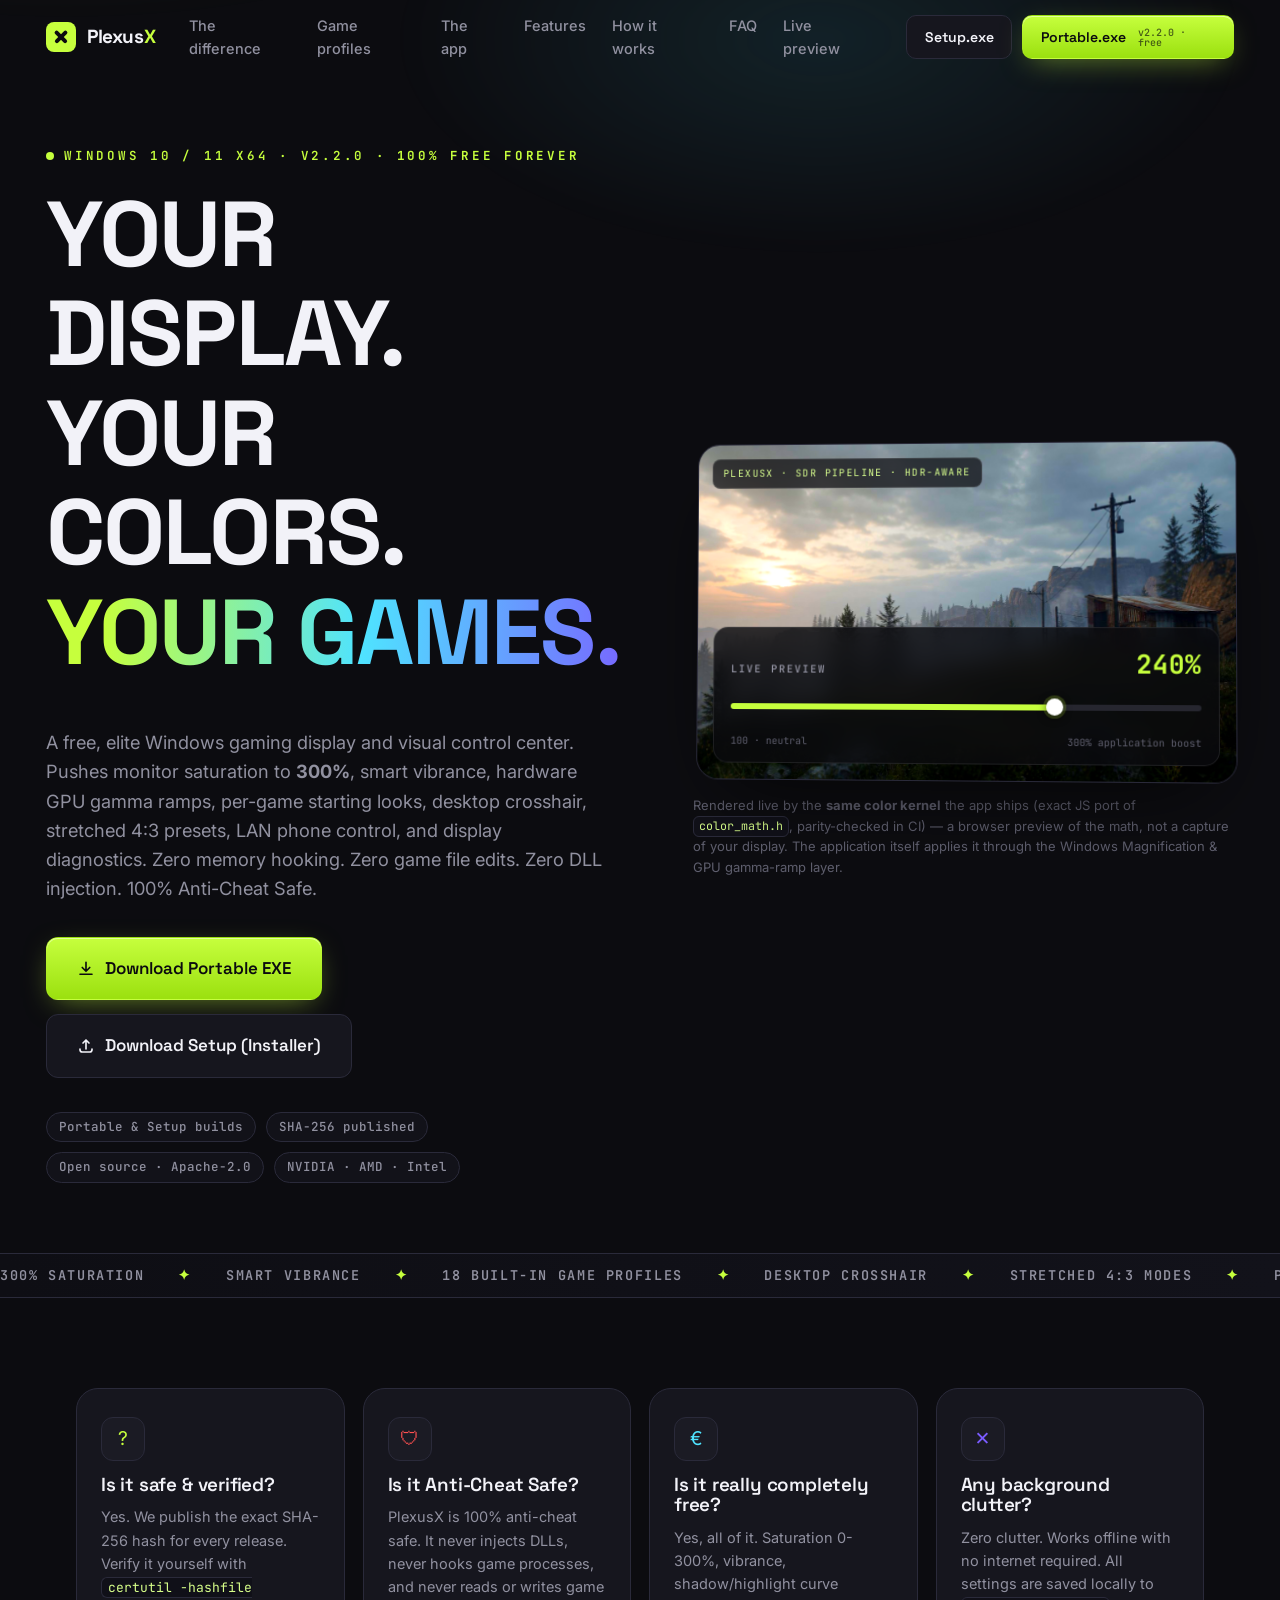
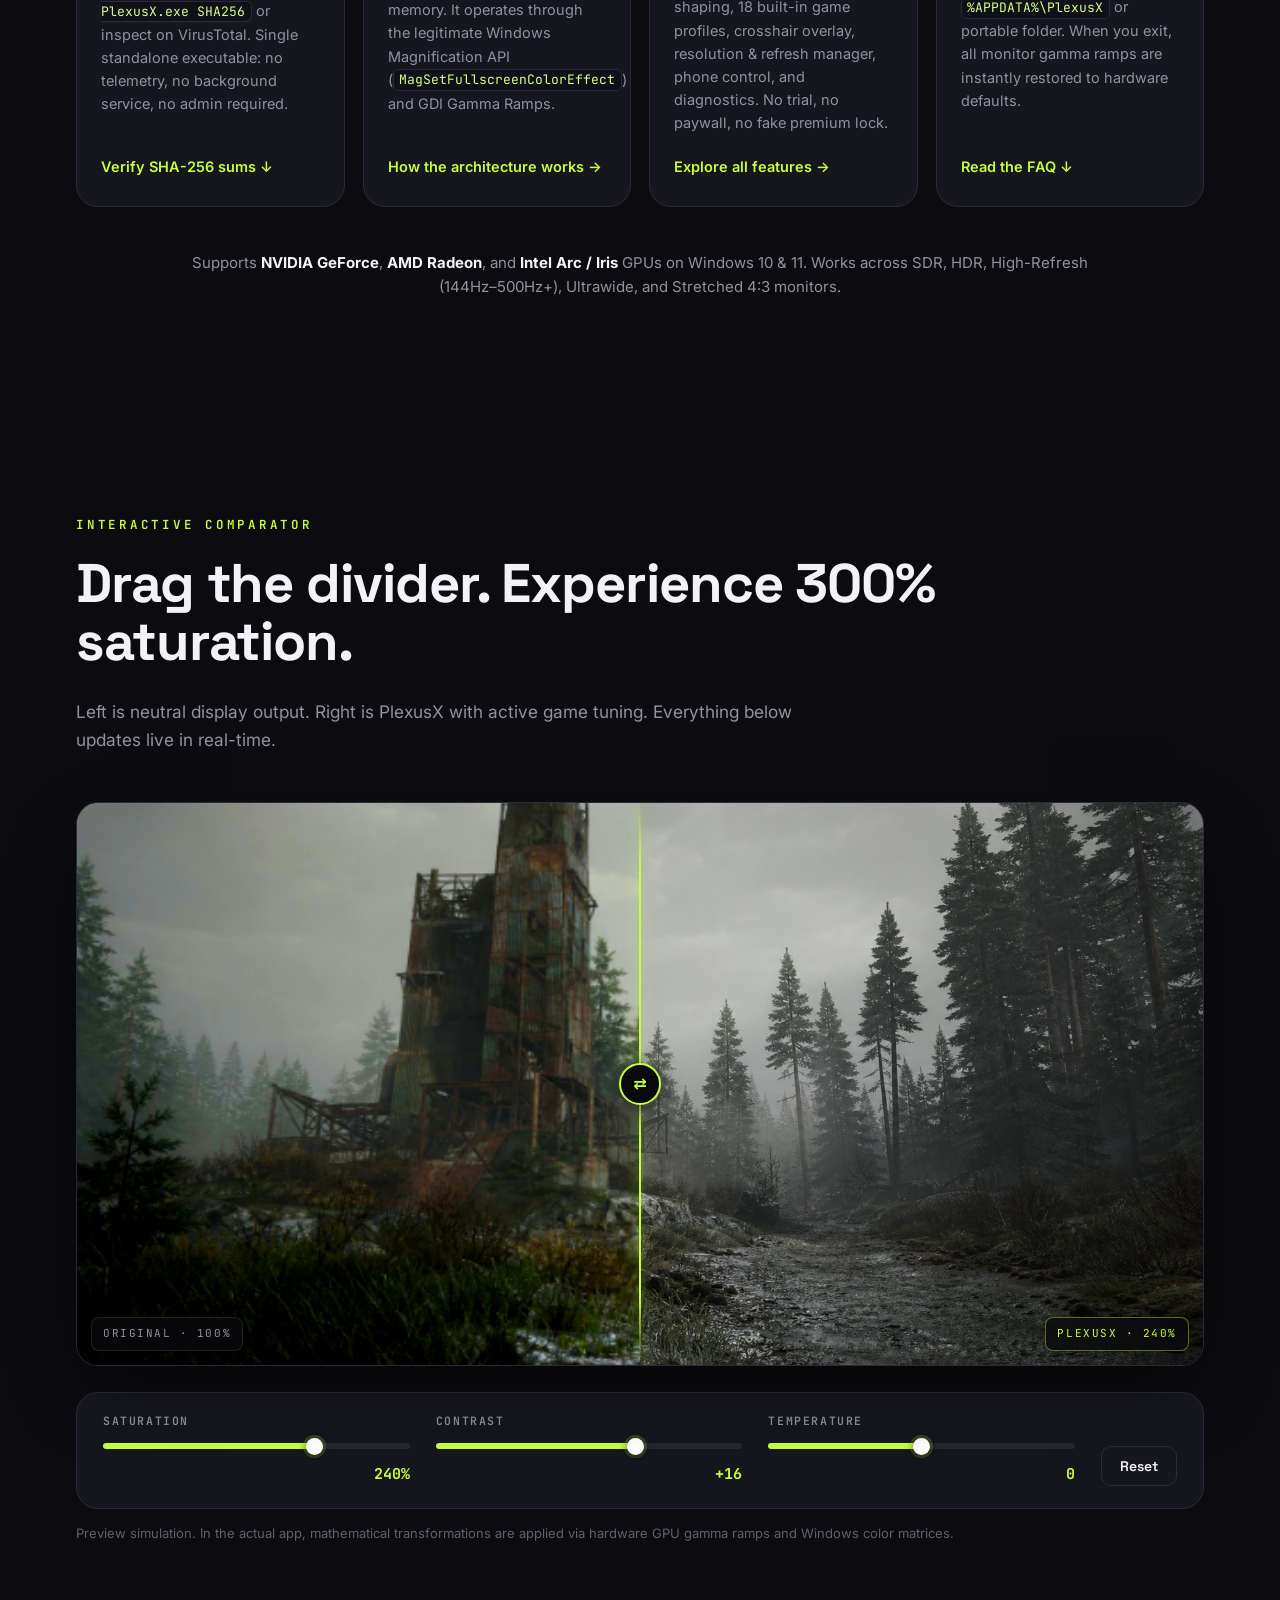
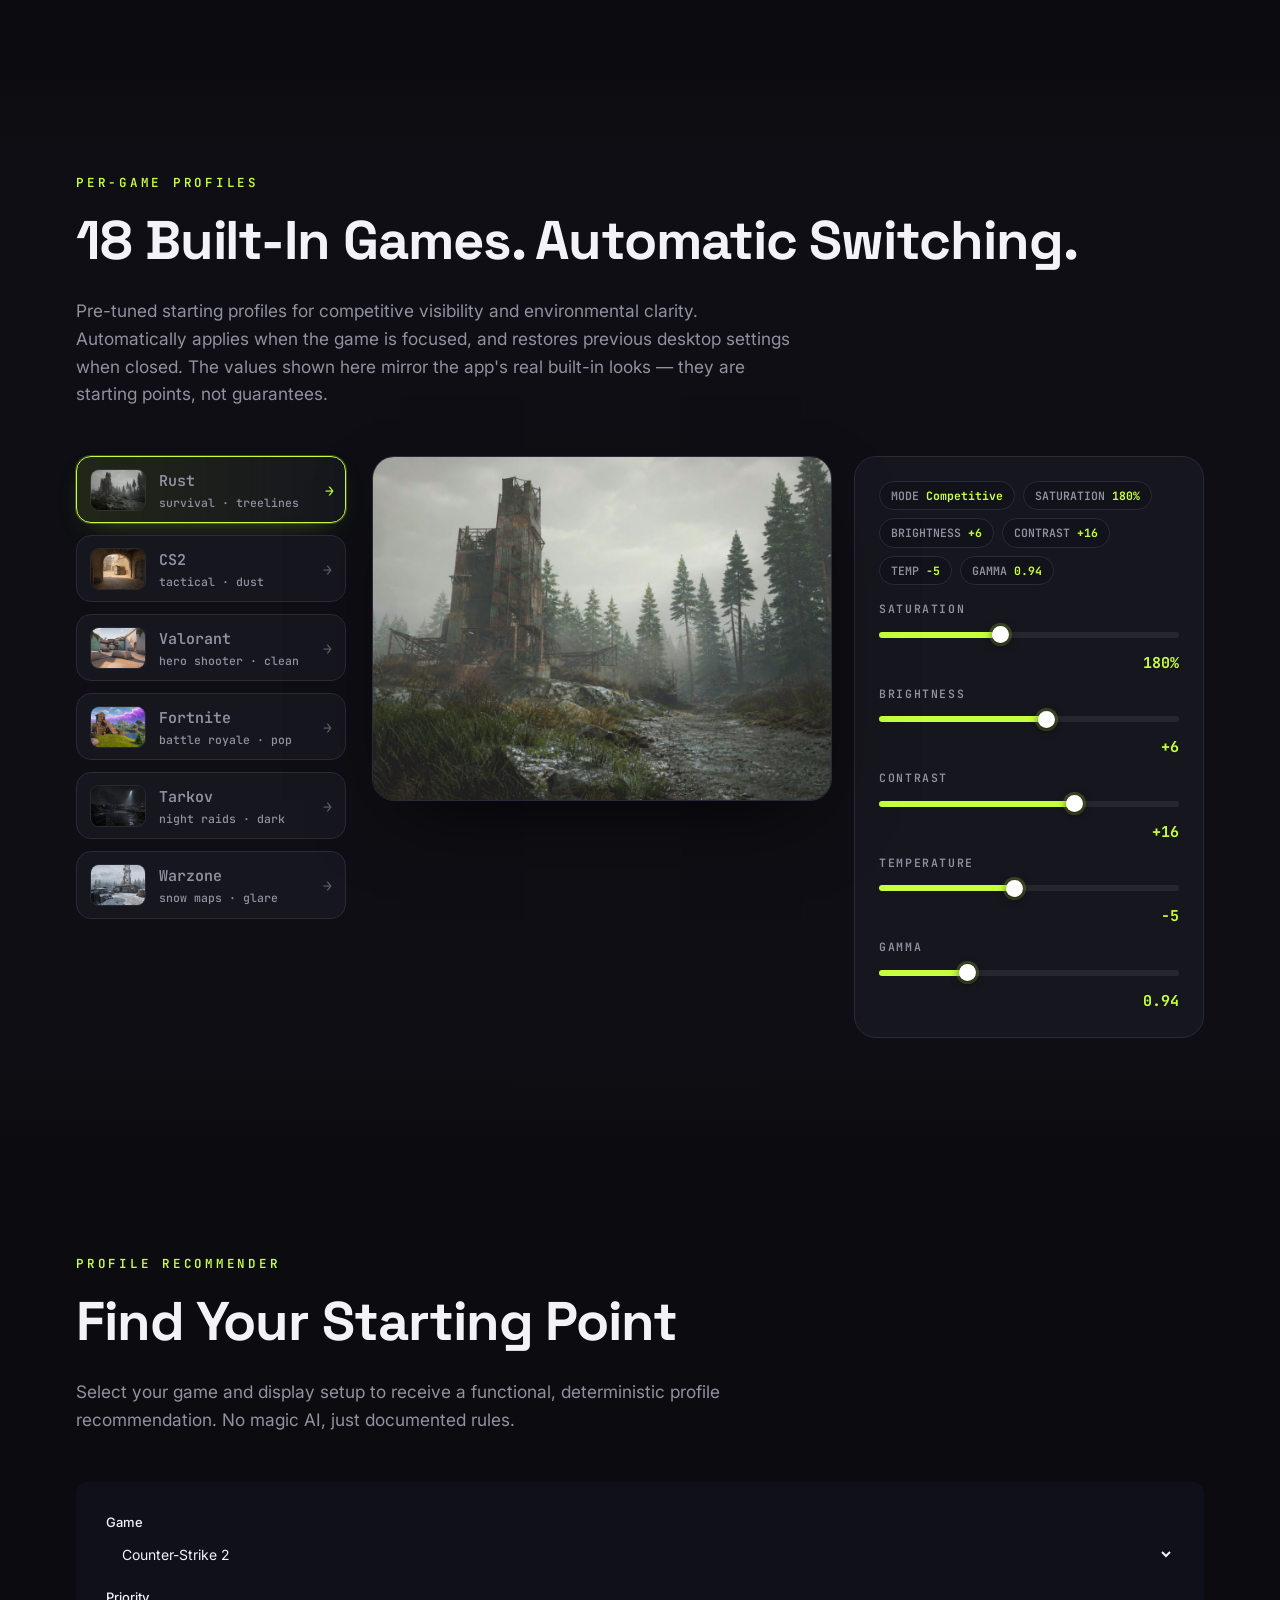
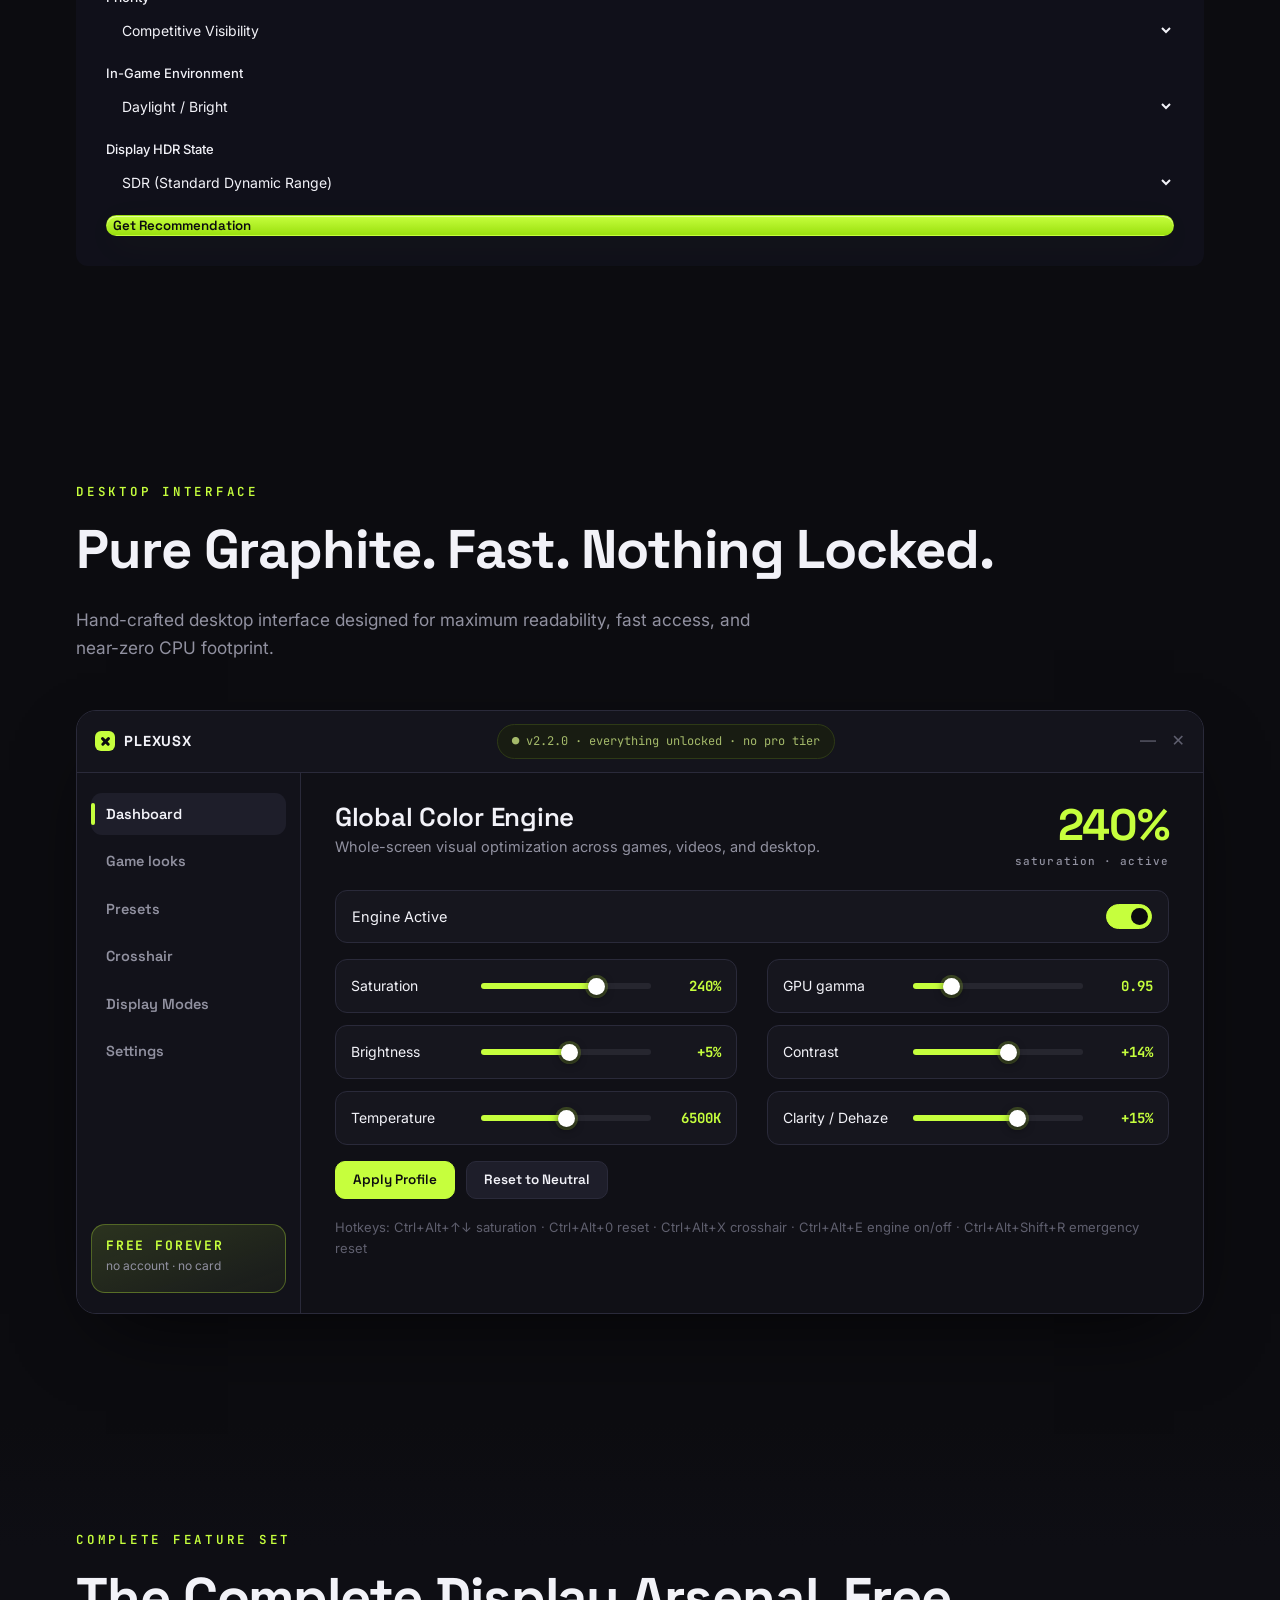
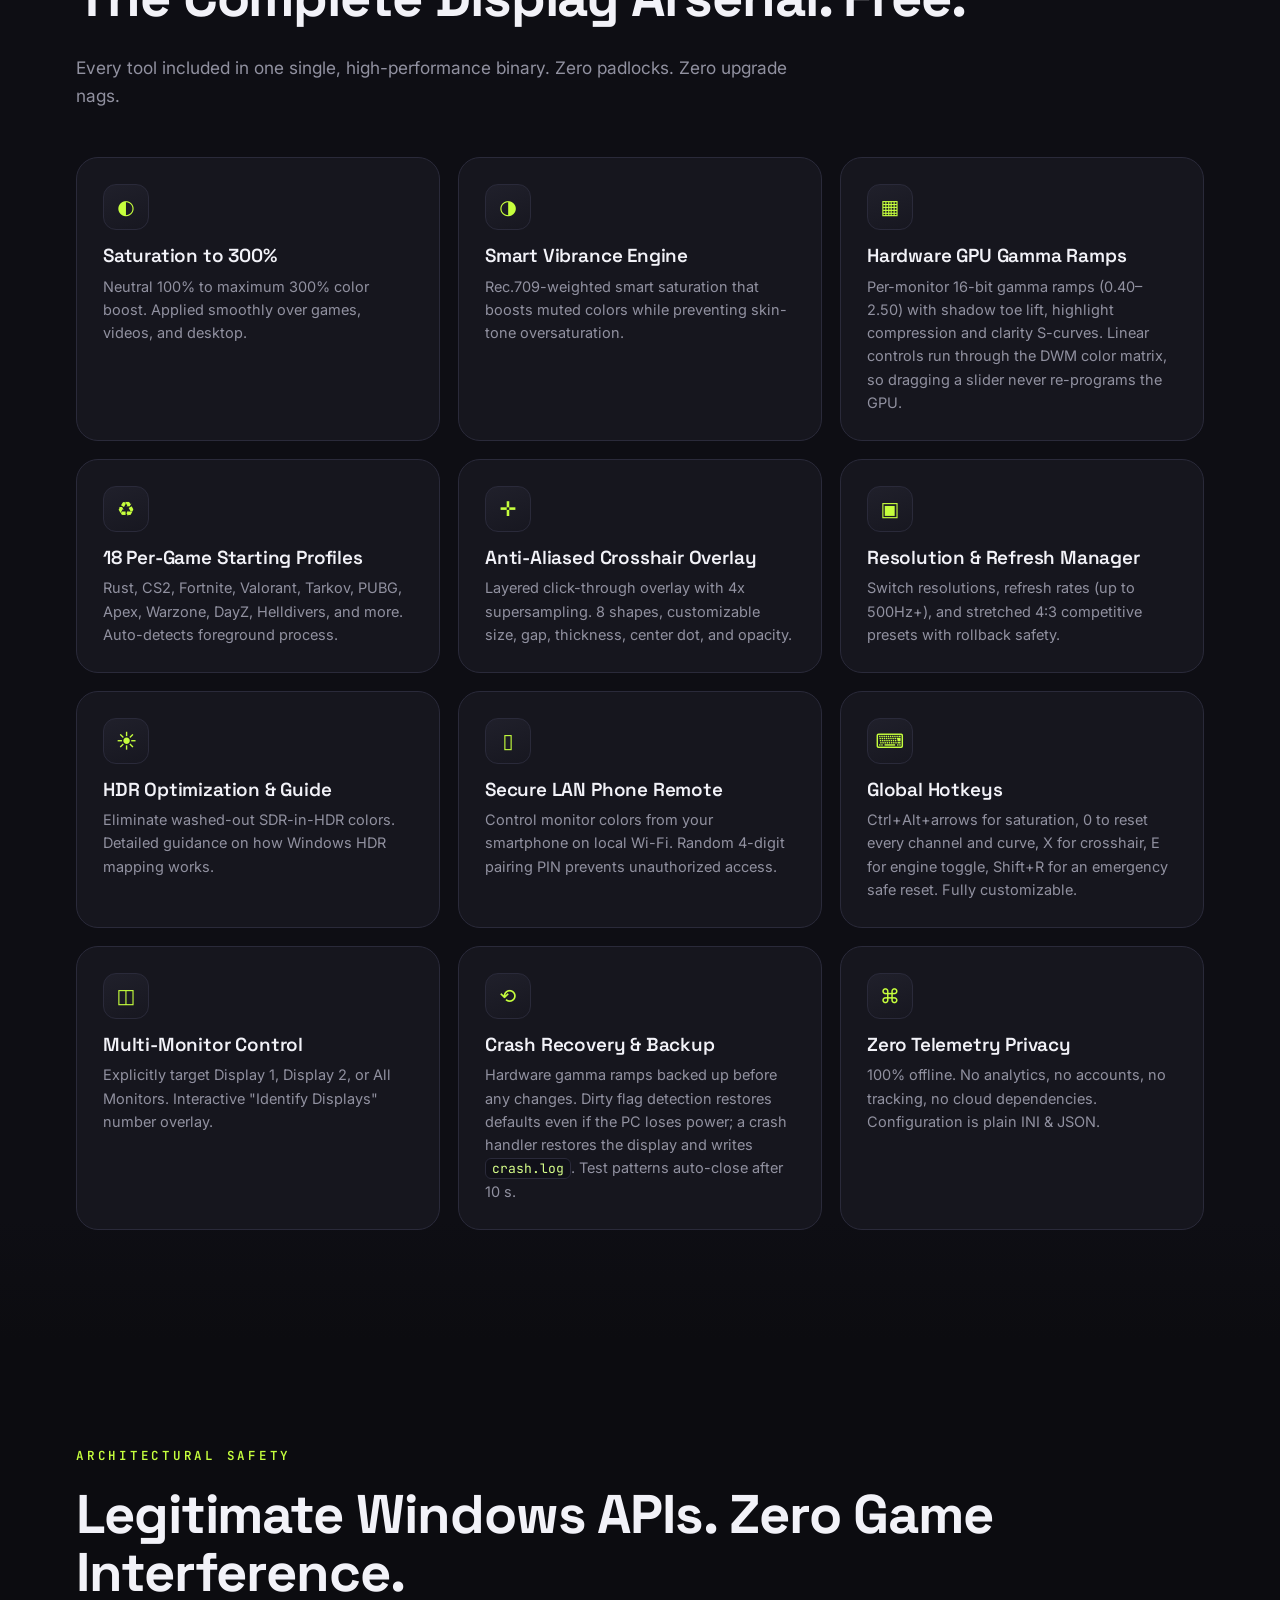
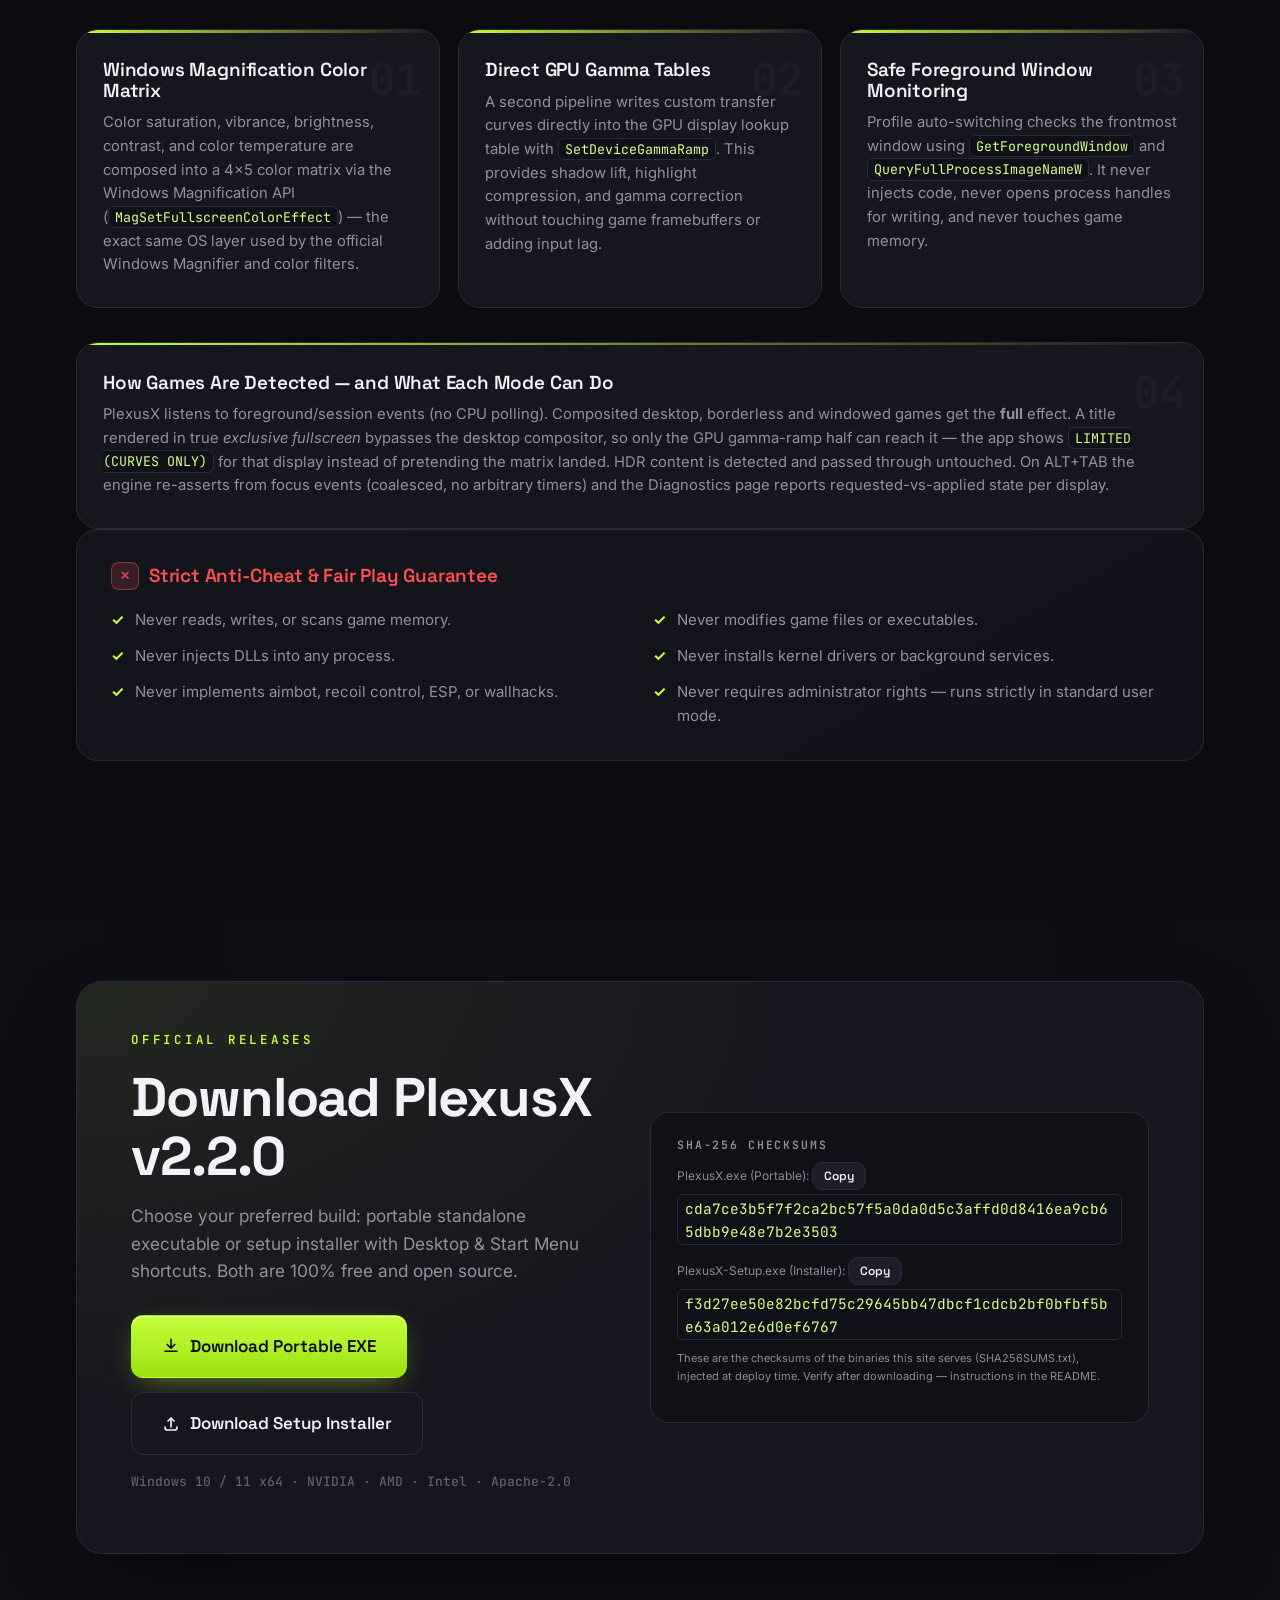
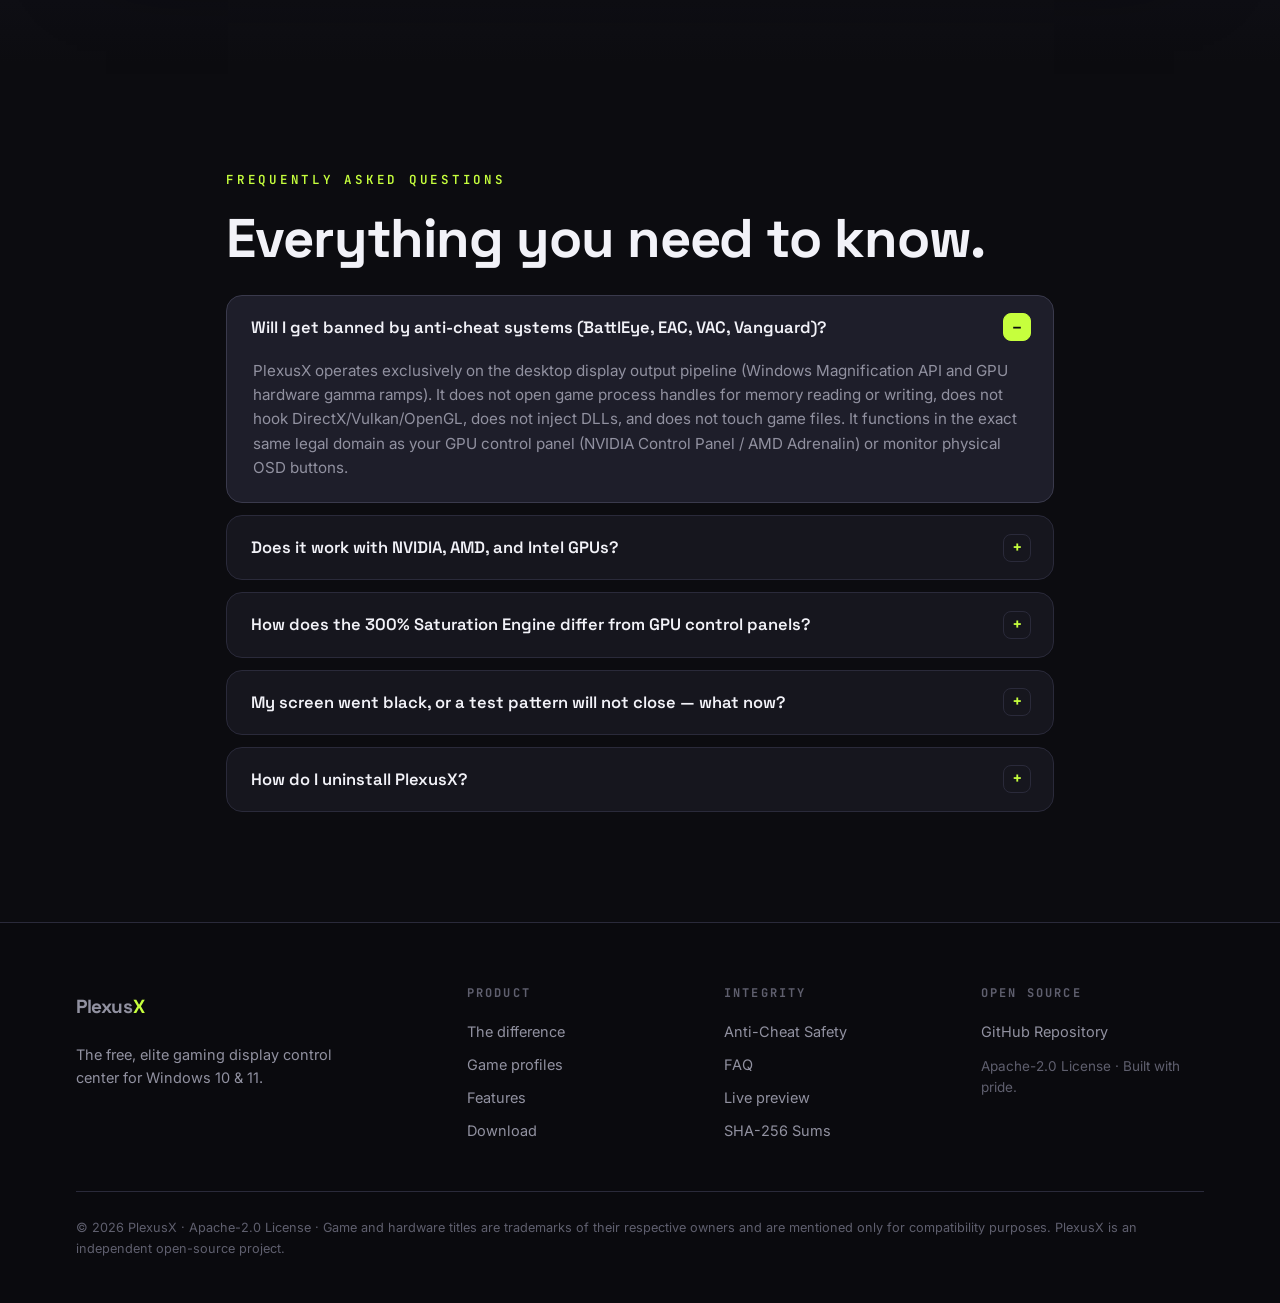
==== commit 5472e00e: "Fix fatal website script abort, align all preset libraries, honest download card P0 — website was vi" ====
--- a/site/index.html
+++ b/site/index.html
@@ -4,7 +4,7 @@
 <meta charset="utf-8">
 <meta name="viewport" content="width=device-width, initial-scale=1">
 <title>PlexusX — Free Windows Gaming Display &amp; Visual Optimization Center</title>
-<meta name="description" content="PlexusX is a free, high-performance Windows gaming display and visual control center: 300% saturation, smart vibrance, hardware gamma ramps, 20+ game profiles, desktop crosshair, stretched 4:3 modes, and LAN phone remote. Anti-cheat safe. No account, no premium.">
+<meta name="description" content="PlexusX is a free, high-performance Windows gaming display and visual control center: 300% saturation, smart vibrance, hardware gamma ramps, 18 built-in game profiles, desktop crosshair, stretched 4:3 modes, and LAN phone remote. Anti-cheat safe. No account, no premium.">
 <meta property="og:title" content="PlexusX — Your Display. Your Colors. Your Games.">
 <meta property="og:description" content="Free gaming display and visual optimizer for Windows 10/11. Anti-cheat safe, no injection, zero telemetry.">
 <meta property="og:image" content="media/hero.jpg">
@@ -55,7 +55,7 @@
       <div class="hero-cta">
         <a class="btn btn-primary btn-lg" href="download/PlexusX.exe" download="PlexusX.exe">
           <svg viewBox="0 0 24 24" class="ico" aria-hidden="true"><path d="M12 3v12m0 0l-5-5m5 5l5-5M4 19h16"/></svg>
-          Download Portable (448 KB)</a>
+          Download Portable EXE</a>
         <a class="btn btn-ghost btn-lg" href="download/PlexusX-Setup.exe" download="PlexusX-Setup.exe">
           <svg viewBox="0 0 24 24" class="ico" aria-hidden="true"><path d="M4 16v1a3 3 0 003 3h10a3 3 0 003-3v-1m-4-8l-4-4m0 0L8 8m4-4v12"/></svg>
           Download Setup (Installer)</a>
@@ -95,11 +95,11 @@
 <!-- ══════════ MARQUEE ══════════ -->
 <div class="marquee" aria-hidden="true">
   <div class="marquee-track">
-    <span>300% saturation</span><i>✦</i><span>smart vibrance</span><i>✦</i><span>20+ game profiles</span><i>✦</i>
+    <span>300% saturation</span><i>✦</i><span>smart vibrance</span><i>✦</i><span>18 built-in game profiles</span><i>✦</i>
     <span>desktop crosshair</span><i>✦</i><span>stretched 4:3 modes</span><i>✦</i><span>phone remote PIN</span><i>✦</i>
     <span>GPU gamma ramps</span><i>✦</i><span>display test patterns</span><i>✦</i><span>zero telemetry</span><i>✦</i>
     <span>crash restoration</span><i>✦</i><span>anti-cheat safe</span><i>✦</i><span>no accounts</span><i>✦</i>
-    <span>300% saturation</span><i>✦</i><span>smart vibrance</span><i>✦</i><span>20+ game profiles</span><i>✦</i>
+    <span>300% saturation</span><i>✦</i><span>smart vibrance</span><i>✦</i><span>18 built-in game profiles</span><i>✦</i>
     <span>desktop crosshair</span><i>✦</i><span>stretched 4:3 modes</span><i>✦</i><span>phone remote PIN</span><i>✦</i>
     <span>GPU gamma ramps</span><i>✦</i><span>display test patterns</span><i>✦</i><span>zero telemetry</span><i>✦</i>
     <span>crash restoration</span><i>✦</i><span>anti-cheat safe</span><i>✦</i><span>no accounts</span><i>✦</i>
@@ -129,7 +129,7 @@
       <article class="qcard reveal">
         <div class="qico qico-euro">€</div>
         <h3>Is it really completely free?</h3>
-        <p>Yes, all of it. Saturation 0-300%, vibrance, shadow/highlight curve shaping, 20+ game profiles,
+        <p>Yes, all of it. Saturation 0-300%, vibrance, shadow/highlight curve shaping, 18 built-in game profiles,
           crosshair overlay, resolution &amp; refresh manager, phone control, and diagnostics.
           No trial, no paywall, no fake premium lock.</p>
         <a href="#features" class="alink">Explore all features →</a>
@@ -198,9 +198,10 @@
 <section class="section section-alt" id="games">
   <div class="wrap">
     <p class="eyebrow reveal">PER-GAME PROFILES</p>
-    <h2 class="reveal">20+ Built-In Games. Automatic Switching.</h2>
+    <h2 class="reveal">18 Built-In Games. Automatic Switching.</h2>
     <p class="section-lead reveal">Pre-tuned starting profiles for competitive visibility and environmental clarity.
-      Automatically applies when the game is focused, and restores previous desktop settings when closed.</p>
+      Automatically applies when the game is focused, and restores previous desktop settings when closed.
+      The values shown here mirror the app's real built-in looks — they are starting points, not guarantees.</p>
 
     <div class="gallery reveal">
       <div class="game-grid" id="gameGrid" role="tablist" aria-label="Game presets">
@@ -223,8 +224,8 @@
           <div class="stage-sliders">
             <div class="ctrl">
               <label for="stSat">Saturation</label>
-              <input class="range" type="range" min="100" max="300" value="250" id="stSat">
-              <output class="mono" id="stSatVal">250%</output>
+              <input class="range" type="range" min="100" max="300" value="180" id="stSat">
+              <output class="mono" id="stSatVal">180%</output>
             </div>
             <div class="ctrl">
               <label for="stBri">Brightness</label>
@@ -233,18 +234,18 @@
             </div>
             <div class="ctrl">
               <label for="stCon">Contrast</label>
-              <input class="range" type="range" min="-50" max="50" value="14" id="stCon">
-              <output class="mono" id="stConVal">+14</output>
+              <input class="range" type="range" min="-50" max="50" value="16" id="stCon">
+              <output class="mono" id="stConVal">+16</output>
             </div>
             <div class="ctrl">
               <label for="stTemp">Temperature</label>
-              <input class="range" type="range" min="-50" max="50" value="4" id="stTemp">
-              <output class="mono" id="stTempVal">+4</output>
+              <input class="range" type="range" min="-50" max="50" value="-5" id="stTemp">
+              <output class="mono" id="stTempVal">-5</output>
             </div>
             <div class="ctrl">
               <label for="stGam">Gamma</label>
-              <input class="range" type="range" min="60" max="180" value="100" id="stGam">
-              <output class="mono" id="stGamVal">1.00</output>
+              <input class="range" type="range" min="60" max="180" value="94" id="stGam">
+              <output class="mono" id="stGamVal">0.94</output>
             </div>
           </div>
         </div>
@@ -389,13 +390,13 @@
           <div class="mock-tab" data-tab="scenes">
             <div class="mock-head"><div><h3>Looks Library</h3><p>Instant starting points for competitive visibility and environmental calibration.</p></div></div>
             <div class="scene-chips" id="mockScenes">
-              <button class="chip" data-sat="185">Competitive</button>
-              <button class="chip" data-sat="300">Ultra 300%</button>
-              <button class="chip" data-sat="235">Night Ops</button>
-              <button class="chip" data-sat="190">Snow Glare</button>
-              <button class="chip" data-sat="270">Smoke &amp; Dust</button>
-              <button class="chip" data-sat="220">Dark Room</button>
-              <button class="chip" data-sat="190">Bright Sky</button>
+              <button class="chip" data-sat="180">Competitive</button>
+              <button class="chip" data-sat="300">Vivid 300%</button>
+              <button class="chip" data-sat="180">Night Ops</button>
+              <button class="chip" data-sat="180">Snow Glare</button>
+              <button class="chip" data-sat="180">Smoke &amp; Dust</button>
+              <button class="chip" data-sat="180">Dark Room Lift</button>
+              <button class="chip" data-sat="180">Bright Sky</button>
               <button class="chip" data-sat="175">OLED Punch</button>
             </div>
           </div>
@@ -457,7 +458,7 @@
       <article class="feat reveal"><span class="fico">◐</span><h3>Saturation to 300%</h3><p>Neutral 100% to maximum 300% color boost. Applied smoothly over games, videos, and desktop.</p></article>
       <article class="feat reveal"><span class="fico">◑</span><h3>Smart Vibrance Engine</h3><p>Rec.709-weighted smart saturation that boosts muted colors while preventing skin-tone oversaturation.</p></article>
       <article class="feat reveal"><span class="fico">▦</span><h3>Hardware GPU Gamma Ramps</h3><p>Per-monitor 16-bit gamma ramps (0.40–2.50) with shadow toe lift, highlight compression and clarity S-curves. Linear controls run through the DWM color matrix, so dragging a slider never re-programs the GPU.</p></article>
-      <article class="feat reveal"><span class="fico">♻</span><h3>20+ Per-Game Starting Profiles</h3><p>Rust, CS2, Fortnite, Valorant, Tarkov, PUBG, Apex, Warzone, DayZ, Helldivers, and more. Auto-detects foreground process.</p></article>
+      <article class="feat reveal"><span class="fico">♻</span><h3>18 Per-Game Starting Profiles</h3><p>Rust, CS2, Fortnite, Valorant, Tarkov, PUBG, Apex, Warzone, DayZ, Helldivers, and more. Auto-detects foreground process.</p></article>
       <article class="feat reveal"><span class="fico">✛</span><h3>Anti-Aliased Crosshair Overlay</h3><p>Layered click-through overlay with 4x supersampling. 8 shapes, customizable size, gap, thickness, center dot, and opacity.</p></article>
       <article class="feat reveal"><span class="fico">▣</span><h3>Resolution &amp; Refresh Manager</h3><p>Switch resolutions, refresh rates (up to 500Hz+), and stretched 4:3 competitive presets with rollback safety.</p></article>
       <article class="feat reveal"><span class="fico">☀</span><h3>HDR Optimization &amp; Guide</h3><p>Eliminate washed-out SDR-in-HDR colors. Detailed guidance on how Windows HDR mapping works.</p></article>
@@ -536,20 +537,25 @@
         <div style="display:flex;gap:14px;flex-wrap:wrap;margin-bottom:20px;">
           <a class="btn btn-primary btn-lg" href="download/PlexusX.exe" download="PlexusX.exe">
             <svg viewBox="0 0 24 24" class="ico" aria-hidden="true"><path d="M12 3v12m0 0l-5-5m5 5l5-5M4 19h16"/></svg>
-            Download Portable EXE (448 KB)</a>
+            Download Portable EXE</a>
           <a class="btn btn-ghost btn-lg" href="download/PlexusX-Setup.exe" download="PlexusX-Setup.exe">
             <svg viewBox="0 0 24 24" class="ico" aria-hidden="true"><path d="M4 16v1a3 3 0 003 3h10a3 3 0 003-3v-1m-4-8l-4-4m0 0L8 8m4-4v12"/></svg>
-            Download Setup Installer (699 KB)</a>
+            Download Setup Installer</a>
         </div>
         <p class="dl-meta">Windows 10 / 11 x64 · NVIDIA · AMD · Intel · Apache-2.0</p>
       </div>
       <div class="dl-right">
         <div class="hash-card">
           <p class="hash-label">SHA-256 Checksums</p>
-          <p style="font-size:12px;color:#8a8a9a;margin-bottom:4px;">PlexusX.exe (Portable):</p>
-          <code class="mono hash-val" style="word-break:break-all;display:block;margin-bottom:12px;">9c74c6724d45f88abea251e9203b0c461cfda40701359a5b03d0d25e80f917fb</code>
-          <p style="font-size:12px;color:#8a8a9a;margin-bottom:4px;">PlexusX-Setup.exe (Installer):</p>
-          <code class="mono hash-val" style="word-break:break-all;display:block;">21d3602c3845cd306e6228c1368e0703d520cfd291f91023ae191761c69cb9b1</code>
+          <p style="font-size:12px;color:#8a8a9a;margin-bottom:4px;">PlexusX.exe (Portable):
+            <button class="mbtn tiny" id="copyShaPortable" type="button">Copy</button></p>
+          <!--HASH:PORTABLE--><code class="mono hash-val" id="shaPortable" style="word-break:break-all;display:block;margin-bottom:12px;">cda7ce3b5f7f2ca2bc57f5a0da0d5c3affd0d8416ea9cb65dbb9e48e7b2e3503</code>
+          <p style="font-size:12px;color:#8a8a9a;margin-bottom:4px;">PlexusX-Setup.exe (Installer):
+            <button class="mbtn tiny" id="copyShaSetup" type="button">Copy</button></p>
+          <!--HASH:SETUP--><code class="mono hash-val" id="shaSetup" style="word-break:break-all;display:block;">f3d27ee50e82bcfd75c29645bb47dbcf1cdcb2bf0bfbf5be63a012e6d0ef6767</code>
+          <p style="font-size:11px;color:#8a8a9a;margin-top:10px;">These are the checksums of the binaries this site serves
+            (<a href="download/SHA256SUMS.txt" style="color:inherit">SHA256SUMS.txt</a>), injected at deploy time.
+            Verify after downloading — instructions in the README.</p>
         </div>
       </div>
     </div>
@@ -622,6 +628,7 @@
 </footer>
 
 <script src="assets/color_engine.js"></script>
+<script src="assets/presets.js"></script>
 <script src="assets/app.js"></script>
 </body>
 </html>
